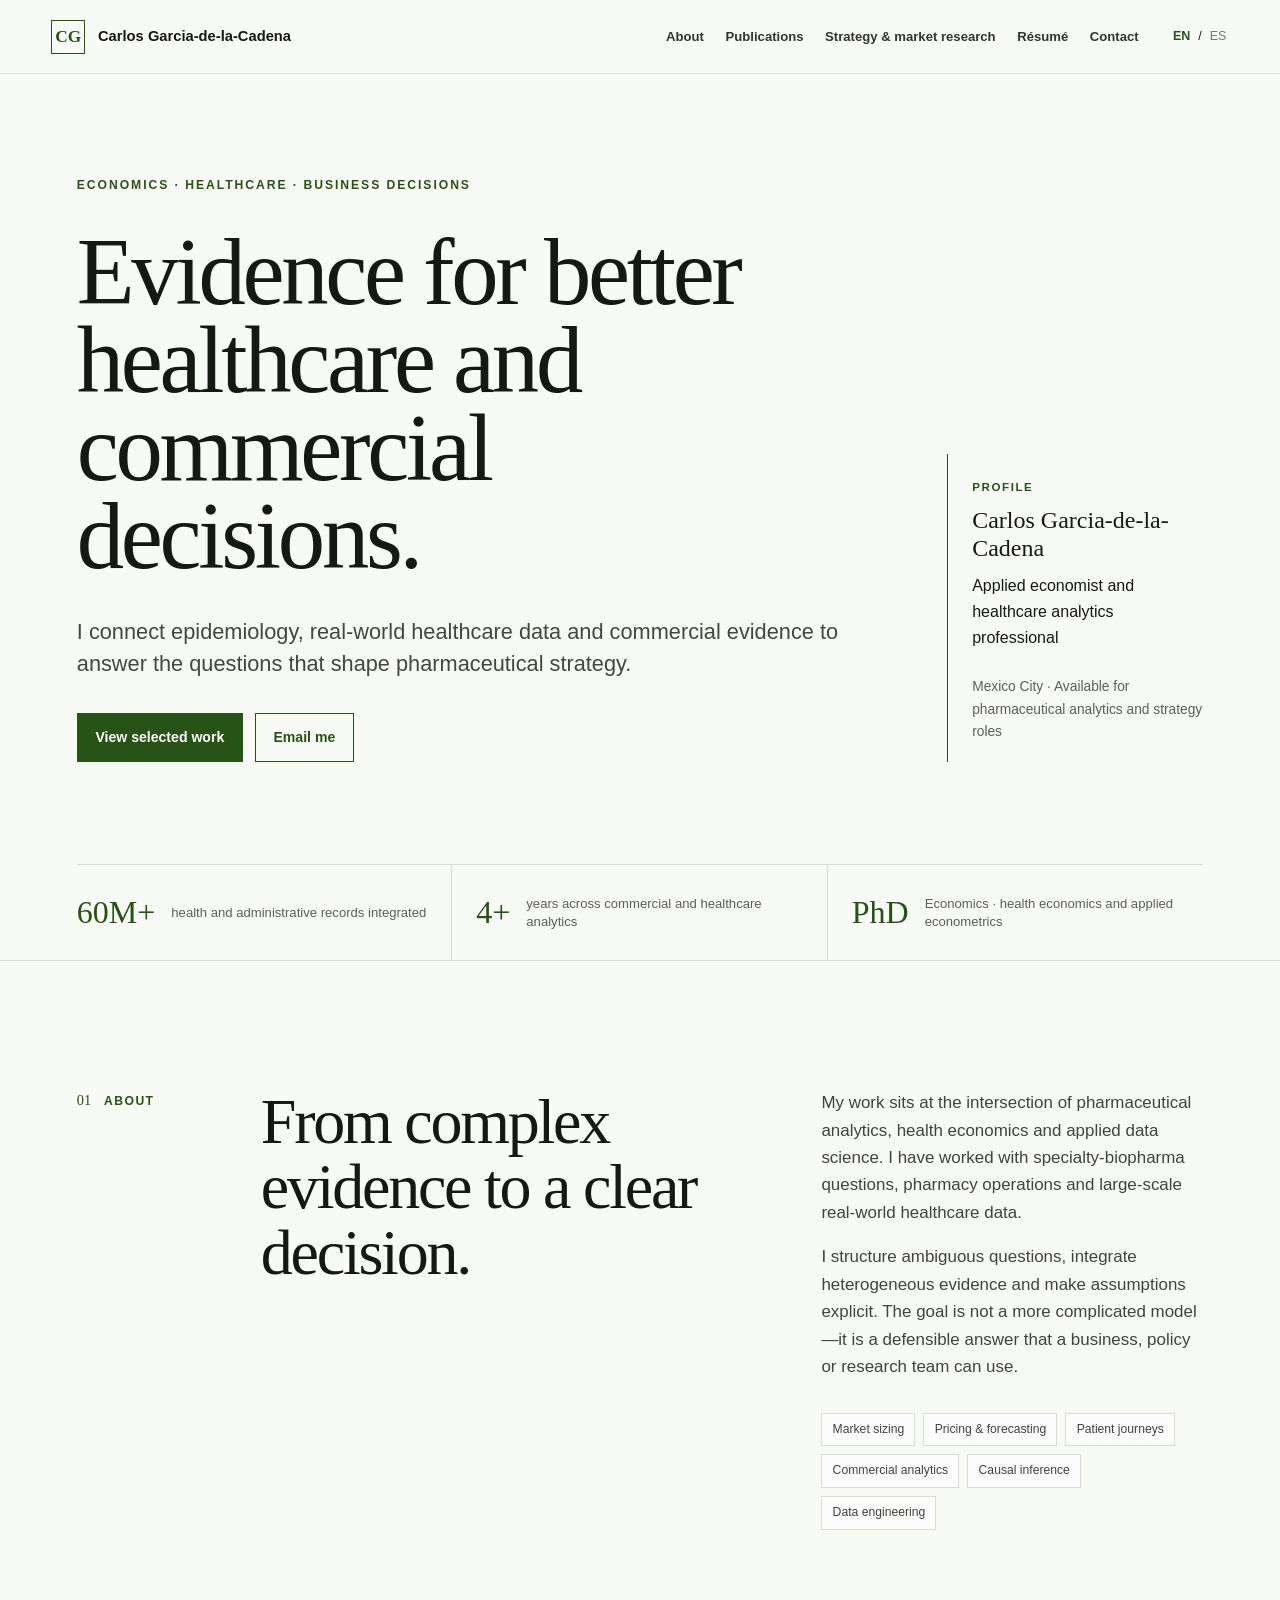
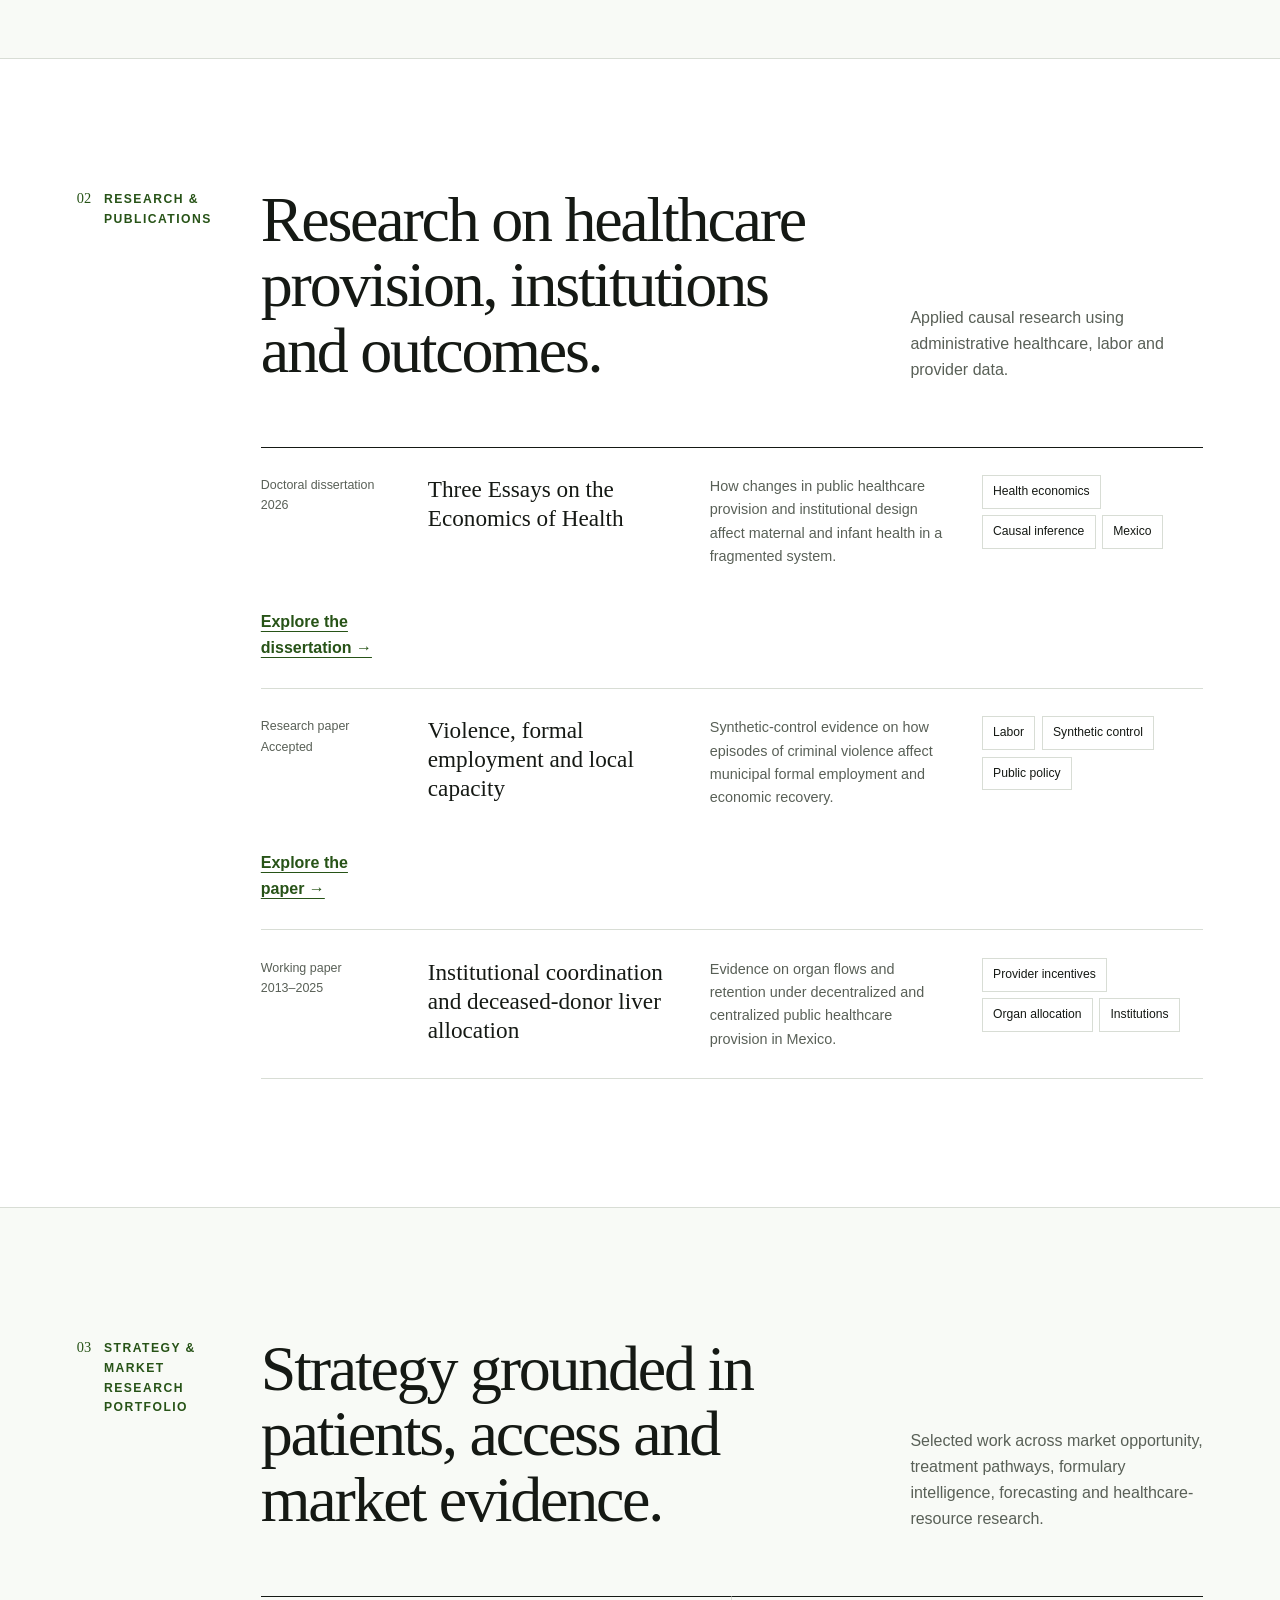
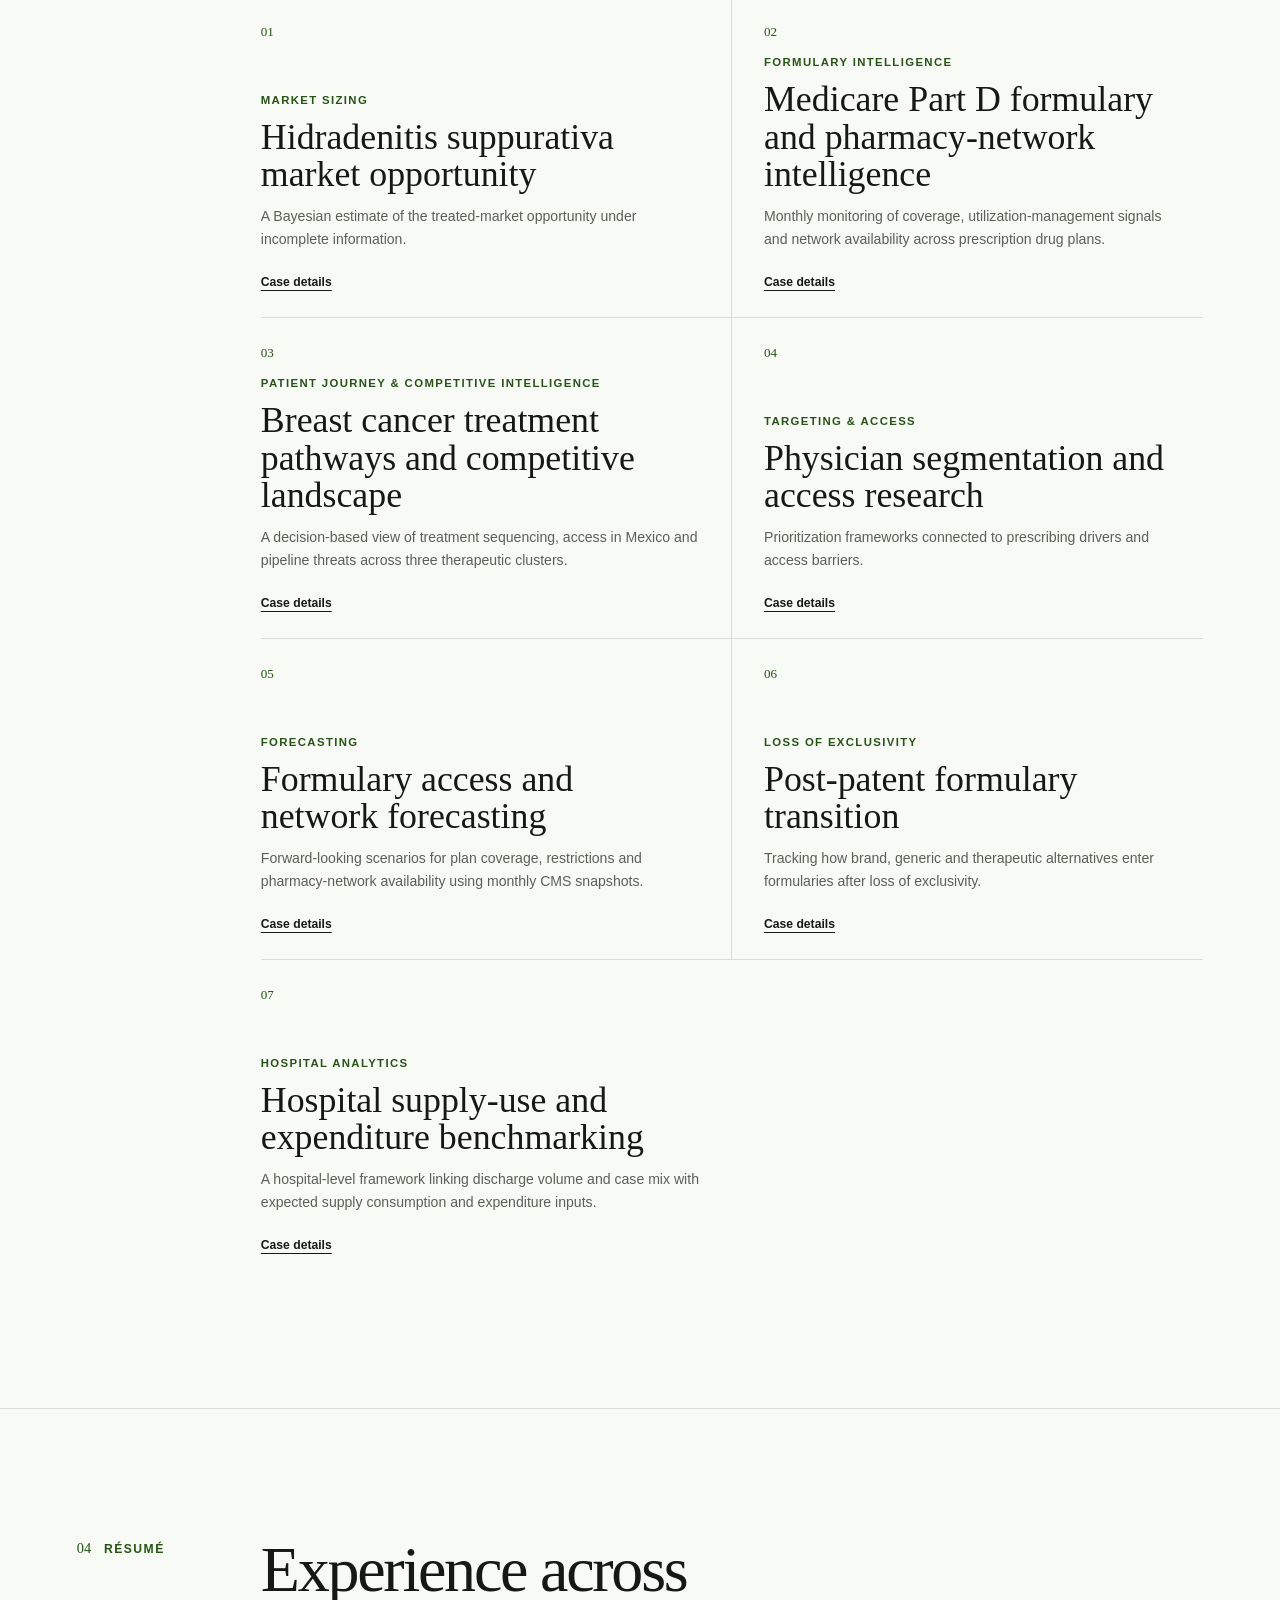
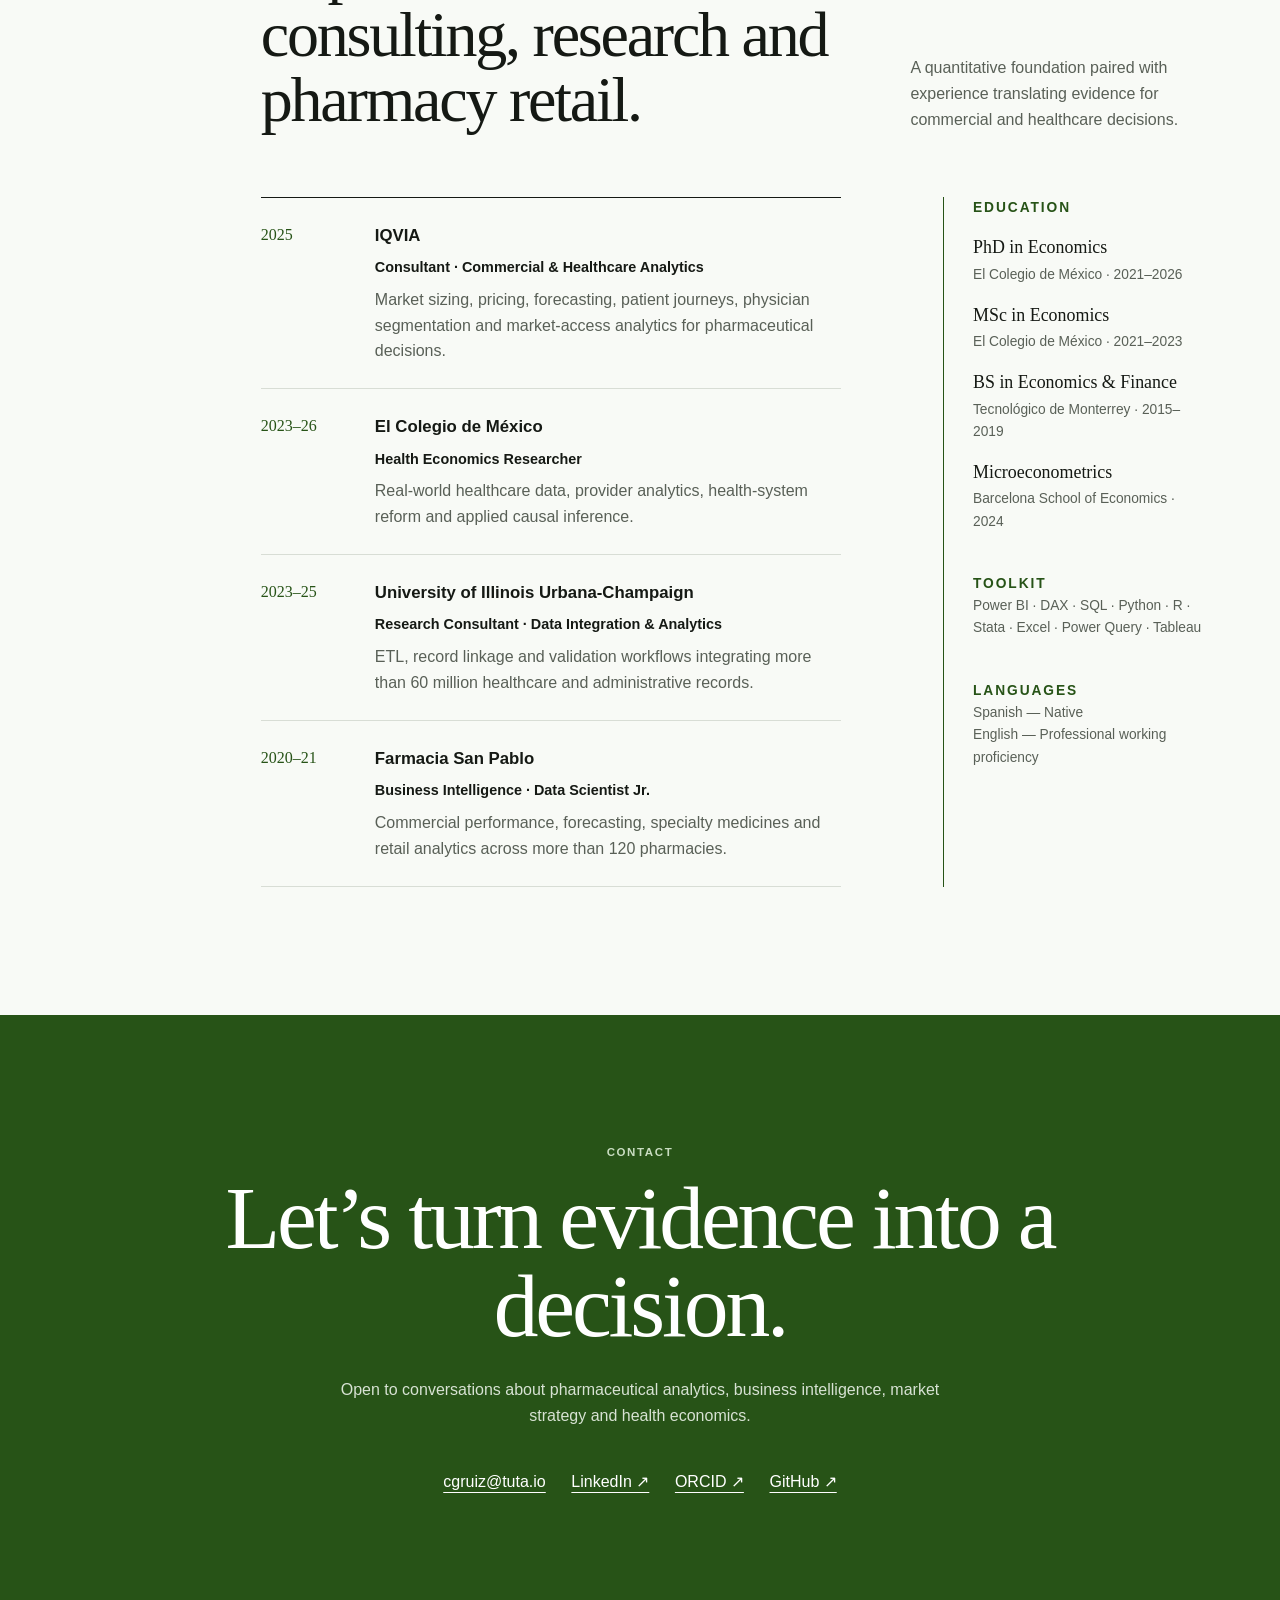
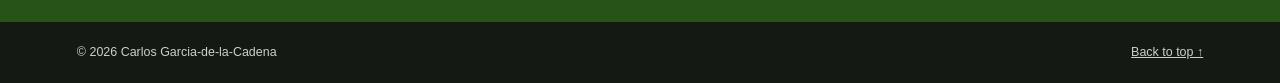
==== index.html @ 96dc1db3 "Add files via upload Agregar pages" ====
<!doctype html>
<html lang="en">
<head>
  <meta charset="utf-8">
  <meta name="viewport" content="width=device-width, initial-scale=1">
  <meta name="description" content="Carlos Garcia-de-la-Cadena — economist and healthcare analytics professional working across biopharma strategy, commercial analytics and causal inference.">
  <meta name="color-scheme" content="light">
  <meta name="theme-color" content="#275317">
  <title>Carlos Garcia-de-la-Cadena | Healthcare & Commercial Analytics</title>
  <link rel="icon" type="image/svg+xml" href="favicon.svg">
  <link rel="stylesheet" href="styles.css">
  <script src="script.js" defer></script>
</head>
<body>
  <a class="skip-link" href="#main" data-i18n="skip">Skip to content</a>

  <header class="site-header">
    <a class="wordmark" href="#top" aria-label="Carlos Garcia-de-la-Cadena — home">
      <span>CG</span>
      <span class="wordmark-name">Carlos Garcia-de-la-Cadena</span>
    </a>
    <button class="menu-toggle" type="button" aria-expanded="false" aria-controls="site-nav">
      <span class="sr-only" data-i18n="menu">Open menu</span>
      <span></span><span></span>
    </button>
    <nav class="site-nav" id="site-nav" aria-label="Primary navigation">
      <a href="#about" data-i18n="navAbout">About</a>
      <a href="#publications" data-i18n="navPublications">Publications</a>
      <a href="#pharma" data-i18n="navPharma">Strategy & market research</a>
      <a href="#resume" data-i18n="navResume">Résumé</a>
      <a href="#contact" data-i18n="navContact">Contact</a>
    </nav>
    <div class="language-switch" role="group" aria-label="Language">
      <button type="button" data-lang="en" aria-pressed="true">EN</button>
      <span aria-hidden="true">/</span>
      <button type="button" data-lang="es" aria-pressed="false">ES</button>
    </div>
  </header>

  <main id="main">
    <section class="hero" id="top">
      <div class="hero-kicker reveal" data-i18n="heroKicker">Economics · Healthcare · Business decisions</div>
      <div class="hero-grid">
        <div class="hero-copy reveal">
          <h1 data-i18n="heroTitle">Evidence for better healthcare and commercial decisions.</h1>
          <p class="hero-lede" data-i18n="heroLede">I connect epidemiology, real-world healthcare data and commercial evidence to answer the questions that shape pharmaceutical strategy.</p>
          <div class="hero-actions">
            <a class="button button-primary" href="#pharma" data-i18n="viewWork">View selected work</a>
            <a class="button button-quiet" href="mailto:cgruiz@tuta.io" data-i18n="emailMe">Email me</a>
          </div>
        </div>
        <aside class="hero-aside reveal" aria-label="Profile summary">
          <p class="eyebrow" data-i18n="profileLabel">Profile</p>
          <p class="profile-name">Carlos Garcia-de-la-Cadena</p>
          <p data-i18n="profileRole">Applied economist and healthcare analytics professional</p>
          <p class="location" data-i18n="location">Mexico City · Available for pharmaceutical analytics and strategy roles</p>
        </aside>
      </div>
      <div class="proof-strip reveal" aria-label="Selected facts">
        <div><strong>60M+</strong><span data-i18n="proofRecords">health and administrative records integrated</span></div>
        <div><strong>4+</strong><span data-i18n="proofYears">years across commercial and healthcare analytics</span></div>
        <div><strong>PhD</strong><span data-i18n="proofPhd">Economics · health economics and applied econometrics</span></div>
      </div>
    </section>

    <section class="section about" id="about">
      <div class="section-label reveal"><span>01</span><p data-i18n="aboutLabel">About</p></div>
      <div class="section-content about-grid">
        <h2 class="reveal" data-i18n="aboutTitle">From complex evidence to a clear decision.</h2>
        <div class="prose reveal">
          <p data-i18n="aboutP1">My work sits at the intersection of pharmaceutical analytics, health economics and applied data science. I have worked with specialty-biopharma questions, pharmacy operations and large-scale real-world healthcare data.</p>
          <p data-i18n="aboutP2">I structure ambiguous questions, integrate heterogeneous evidence and make assumptions explicit. The goal is not a more complicated model—it is a defensible answer that a business, policy or research team can use.</p>
          <div class="capability-list" aria-label="Core capabilities">
            <span data-i18n="cap1">Market sizing</span>
            <span data-i18n="cap2">Pricing & forecasting</span>
            <span data-i18n="cap3">Patient journeys</span>
            <span data-i18n="cap4">Commercial analytics</span>
            <span data-i18n="cap5">Causal inference</span>
            <span data-i18n="cap6">Data engineering</span>
          </div>
        </div>
      </div>
    </section>

    <section class="section publications" id="publications">
      <div class="section-label reveal"><span>02</span><p data-i18n="publicationsLabel">Research & publications</p></div>
      <div class="section-content">
        <div class="section-heading reveal">
          <h2 data-i18n="publicationsTitle">Research on healthcare provision, institutions and outcomes.</h2>
          <p data-i18n="publicationsIntro">Applied causal research using administrative healthcare, labor and provider data.</p>
        </div>
        <div class="publication-list">
          <article class="publication reveal">
            <div class="publication-meta"><span data-i18n="pubTypeDissertation">Doctoral dissertation</span><span>2026</span></div>
            <h3>Three Essays on the Economics of Health</h3>
            <p data-i18n="pubThesis">How changes in public healthcare provision and institutional design affect maternal and infant health in a fragmented system.</p>
            <div class="tags"><span>Health economics</span><span>Causal inference</span><span>Mexico</span></div>
            <a class="case-link" href="doctoral-thesis.html" data-i18n="viewThesisCase">Explore the dissertation →</a>
          </article>
          <article class="publication reveal">
            <div class="publication-meta"><span data-i18n="pubTypePaper">Research paper</span><span data-i18n="accepted">Accepted</span></div>
            <h3 data-i18n="violenceTitle">Violence, formal employment and local capacity</h3>
            <p data-i18n="violenceText">Synthetic-control evidence on how episodes of criminal violence affect municipal formal employment and economic recovery.</p>
            <div class="tags"><span>Labor</span><span>Synthetic control</span><span>Public policy</span></div>
            <a class="case-link" href="violence-formal-employment.html" data-i18n="viewViolenceCase">Explore the paper →</a>
          </article>
          <article class="publication reveal">
            <div class="publication-meta"><span data-i18n="pubTypeWorking">Working paper</span><span>2013–2025</span></div>
            <h3 data-i18n="organsTitle">Institutional coordination and deceased-donor liver allocation</h3>
            <p data-i18n="organsText">Evidence on organ flows and retention under decentralized and centralized public healthcare provision in Mexico.</p>
            <div class="tags"><span>Provider incentives</span><span>Organ allocation</span><span>Institutions</span></div>
          </article>
        </div>
      </div>
    </section>

    <section class="section portfolio" id="pharma">
      <div class="section-label reveal"><span>03</span><p data-i18n="pharmaLabel">Strategy & market research portfolio</p></div>
      <div class="section-content">
        <div class="section-heading reveal">
          <h2 data-i18n="pharmaTitle">Strategy grounded in patients, access and market evidence.</h2>
          <p data-i18n="pharmaIntro">Selected work across market opportunity, treatment pathways, formulary intelligence, forecasting and healthcare-resource research.</p>
        </div>
        <div class="project-grid">
          <details class="project-card featured reveal">
            <summary>
              <span class="project-number">01</span>
              <span class="project-area" data-i18n="marketSizing">Market sizing</span>
              <h3 data-i18n="hsTitle">Hidradenitis suppurativa market opportunity</h3>
              <p data-i18n="hsSummary">A Bayesian estimate of the treated-market opportunity under incomplete information.</p>
              <span class="expand" data-i18n="openCase">Case details</span>
            </summary>
            <div class="project-detail">
              <p><strong data-i18n="question">Question</strong><span data-i18n="hsQuestion">How large is the commercially addressable population once diagnosis, treatment and access constraints are considered?</span></p>
              <p><strong data-i18n="approach">Approach</strong><span data-i18n="hsApproach">Combined standardized epidemiology, Mexico’s age-sex structure, diagnostic delay, severity and explicit access priors in a reproducible Bayesian workflow.</span></p>
              <p><strong data-i18n="decision">Decision</strong><span data-i18n="hsDecision">Estimated a P50 of 5,204 persistent public-sector patient-years and made the principal access uncertainties visible.</span></p>
              <a class="case-link" href="hs-market-sizing.html" data-i18n="viewFullCase">View the full case study →</a>
            </div>
          </details>
          <details class="project-card reveal">
            <summary>
              <span class="project-number">02</span>
              <span class="project-area" data-i18n="pricingForecasting">Formulary intelligence</span>
              <h3 data-i18n="pricingTitle">Medicare Part D formulary and pharmacy-network intelligence</h3>
              <p data-i18n="pricingSummary">Monthly monitoring of coverage, utilization-management signals and network availability across prescription drug plans.</p>
              <span class="expand" data-i18n="openCase">Case details</span>
            </summary>
            <div class="project-detail">
              <p><strong data-i18n="question">Question</strong><span data-i18n="pricingQuestion">How do formulary placement and pharmacy-network conditions vary across plans, geographies and time?</span></p>
              <p><strong data-i18n="approach">Approach</strong><span data-i18n="pricingApproach">Structured CMS monthly formulary and pharmacy-network files into comparable plan, drug, restriction and geographic indicators.</span></p>
              <p><strong data-i18n="decision">Decision</strong><span data-i18n="pricingDecision">Identified access changes, plan heterogeneity and competitive coverage signals without treating formulary presence as observed prescribing.</span></p>
            </div>
          </details>
          <details class="project-card reveal">
            <summary>
              <span class="project-number">03</span>
              <span class="project-area" data-i18n="patientJourney">Patient journey & competitive intelligence</span>
              <h3 data-i18n="immunologyTitle">Breast cancer treatment pathways and competitive landscape</h3>
              <p data-i18n="immunologySummary">A decision-based view of treatment sequencing, access in Mexico and pipeline threats across three therapeutic clusters.</p>
              <span class="expand" data-i18n="openCase">Case details</span>
            </summary>
            <div class="project-detail">
              <p><strong data-i18n="scope">Scope</strong><span data-i18n="immunologyScope">HR+/HER2−, HER2+ and triple-negative breast cancer across early and advanced disease.</span></p>
              <p><strong data-i18n="approach">Approach</strong><span data-i18n="immunologyApproach">Connected clinical gates, biomarkers, treatment exposure, Mexican access evidence and a date-stamped competitive pipeline.</span></p>
              <p><strong data-i18n="decision">Decision</strong><span data-i18n="immunologyDecision">Clarified where each therapy fits, what limits effective access and which assets could reshape current standards of care.</span></p>
              <a class="case-link" href="breast-cancer-patient-journey.html" data-i18n="viewJourneyCase">Explore the full case study →</a>
            </div>
          </details>
          <details class="project-card reveal">
            <summary>
              <span class="project-number">04</span>
              <span class="project-area" data-i18n="targetingAccess">Targeting & access</span>
              <h3 data-i18n="physicianTitle">Physician segmentation and access research</h3>
              <p data-i18n="physicianSummary">Prioritization frameworks connected to prescribing drivers and access barriers.</p>
              <span class="expand" data-i18n="openCase">Case details</span>
            </summary>
            <div class="project-detail">
              <p><strong data-i18n="question">Question</strong><span data-i18n="physicianQuestion">Which customers should be prioritized, and what prevents patients from reaching treatment?</span></p>
              <p><strong data-i18n="approach">Approach</strong><span data-i18n="physicianApproach">Developed segmentation logic and payer/physician research around needs, behaviors and barriers.</span></p>
              <p><strong data-i18n="decision">Decision</strong><span data-i18n="physicianDecision">Produced practical implications for customer prioritization and commercial execution.</span></p>
            </div>
          </details>
          <details class="project-card reveal">
            <summary>
              <span class="project-number">05</span>
              <span class="project-area" data-i18n="forecasting">Forecasting</span>
              <h3 data-i18n="forecastTitle">Formulary access and network forecasting</h3>
              <p data-i18n="forecastSummary">Forward-looking scenarios for plan coverage, restrictions and pharmacy-network availability using monthly CMS snapshots.</p>
              <span class="expand" data-i18n="openCase">Case details</span>
            </summary>
            <div class="project-detail">
              <p><strong data-i18n="approach">Approach</strong><span data-i18n="forecastApproach">Built monthly panels by plan, geography and product; separated persistence, entry, exit and restriction changes before projecting future access states.</span></p>
              <p><strong data-i18n="decision">Decision</strong><span data-i18n="forecastDecision">Produced transparent scenarios for access planning while explicitly separating coverage forecasts from prescription-demand forecasts.</span></p>
            </div>
          </details>
          <details class="project-card reveal">
            <summary>
              <span class="project-number">06</span>
              <span class="project-area" data-i18n="lossExclusivity">Loss of exclusivity</span>
              <h3 data-i18n="loeTitle">Post-patent formulary transition</h3>
              <p data-i18n="loeSummary">Tracking how brand, generic and therapeutic alternatives enter formularies after loss of exclusivity.</p>
              <span class="expand" data-i18n="openCase">Case details</span>
            </summary>
            <div class="project-detail">
              <p><strong data-i18n="approach">Approach</strong><span data-i18n="loeApproach">Followed monthly product presence, tier and utilization-management changes across plans around generic or biosimilar entry.</span></p>
              <p><strong data-i18n="decision">Decision</strong><span data-i18n="loeDecision">Separated early formulary displacement signals from actual prescription switching and defined the additional claims evidence needed to quantify uptake.</span></p>
            </div>
          </details>
          <details class="project-card reveal">
            <summary>
              <span class="project-number">07</span>
              <span class="project-area" data-i18n="hospitalAnalytics">Hospital analytics</span>
              <h3 data-i18n="hospitalTitle">Hospital supply-use and expenditure benchmarking</h3>
              <p data-i18n="hospitalSummary">A hospital-level framework linking discharge volume and case mix with expected supply consumption and expenditure inputs.</p>
              <span class="expand" data-i18n="openCase">Case details</span>
            </summary>
            <div class="project-detail">
              <p><strong data-i18n="approach">Approach</strong><span data-i18n="hospitalApproach">Used DGIS discharges by hospital and diagnosis to construct activity and case-mix denominators, then linked them to supply-use protocols and purchasing or unit-cost data.</span></p>
              <p><strong data-i18n="decision">Decision</strong><span data-i18n="hospitalDecision">Benchmarked observed or expected expenditure per discharge and identified hospitals where volume, complexity or purchasing patterns merit review.</span></p>
            </div>
          </details>
        </div>
      </div>
    </section>

    <section class="section resume" id="resume">
      <div class="section-label reveal"><span>04</span><p data-i18n="resumeLabel">Résumé</p></div>
      <div class="section-content">
        <div class="section-heading reveal">
          <h2 data-i18n="resumeTitle">Experience across consulting, research and pharmacy retail.</h2>
          <p data-i18n="resumeIntro">A quantitative foundation paired with experience translating evidence for commercial and healthcare decisions.</p>
        </div>
        <div class="resume-layout">
          <div class="timeline">
            <article class="timeline-item reveal"><div class="timeline-date">2025</div><div><h3>IQVIA</h3><p class="role" data-i18n="iqviaRole">Consultant · Commercial & Healthcare Analytics</p><p data-i18n="iqviaText">Market sizing, pricing, forecasting, patient journeys, physician segmentation and market-access analytics for pharmaceutical decisions.</p></div></article>
            <article class="timeline-item reveal"><div class="timeline-date">2023–26</div><div><h3>El Colegio de México</h3><p class="role" data-i18n="colmexRole">Health Economics Researcher</p><p data-i18n="colmexText">Real-world healthcare data, provider analytics, health-system reform and applied causal inference.</p></div></article>
            <article class="timeline-item reveal"><div class="timeline-date">2023–25</div><div><h3>University of Illinois Urbana-Champaign</h3><p class="role" data-i18n="illinoisRole">Research Consultant · Data Integration & Analytics</p><p data-i18n="illinoisText">ETL, record linkage and validation workflows integrating more than 60 million healthcare and administrative records.</p></div></article>
            <article class="timeline-item reveal"><div class="timeline-date">2020–21</div><div><h3>Farmacia San Pablo</h3><p class="role" data-i18n="sanPabloRole">Business Intelligence · Data Scientist Jr.</p><p data-i18n="sanPabloText">Commercial performance, forecasting, specialty medicines and retail analytics across more than 120 pharmacies.</p></div></article>
          </div>
          <aside class="resume-aside reveal">
            <div>
              <p class="eyebrow" data-i18n="education">Education</p>
              <h3 data-i18n="phd">PhD in Economics</h3><p>El Colegio de México · 2021–2026</p>
              <h3 data-i18n="msc">MSc in Economics</h3><p>El Colegio de México · 2021–2023</p>
              <h3 data-i18n="bs">BS in Economics & Finance</h3><p>Tecnológico de Monterrey · 2015–2019</p>
              <h3>Microeconometrics</h3><p>Barcelona School of Economics · 2024</p>
            </div>
            <div>
              <p class="eyebrow" data-i18n="toolkit">Toolkit</p>
              <p>Power BI · DAX · SQL · Python · R · Stata · Excel · Power Query · Tableau</p>
            </div>
            <div>
              <p class="eyebrow" data-i18n="languages">Languages</p>
              <p data-i18n="languageList">Spanish — Native<br>English — Professional working proficiency</p>
            </div>
          </aside>
        </div>
      </div>
    </section>

    <section class="contact" id="contact">
      <p class="eyebrow reveal" data-i18n="contactLabel">Contact</p>
      <h2 class="reveal" data-i18n="contactTitle">Let’s turn evidence into a decision.</h2>
      <p class="reveal" data-i18n="contactText">Open to conversations about pharmaceutical analytics, business intelligence, market strategy and health economics.</p>
      <div class="contact-links reveal">
        <a href="mailto:cgruiz@tuta.io">cgruiz@tuta.io</a>
        <a href="https://www.linkedin.com/in/cgruiz0" target="_blank" rel="noreferrer">LinkedIn ↗</a>
        <a href="https://orcid.org/0009-0006-7721-4930" target="_blank" rel="noreferrer">ORCID ↗</a>
        <a href="https://github.com/garcia-de-la-cadena" target="_blank" rel="noreferrer">GitHub ↗</a>
      </div>
    </section>
  </main>

  <footer>
    <p>© <span id="year"></span> Carlos Garcia-de-la-Cadena</p>
    <a href="#top" data-i18n="backTop">Back to top ↑</a>
  </footer>
</body>
</html>
---- styles.css ----
:root {
  --green: #275317;
  --green-dark: #17370d;
  --green-soft: #e7eee3;
  --ink: #151914;
  --muted: #596057;
  --line: #d8ddd5;
  --paper: #f8faf6;
  --white: #ffffff;
  --serif: "Iowan Old Style", "Palatino Linotype", Palatino, Georgia, serif;
  --sans: Aptos, "Segoe UI", Helvetica, Arial, sans-serif;
  --max: 1240px;
}

* { box-sizing: border-box; }
html { scroll-behavior: smooth; }
body {
  margin: 0;
  background: var(--paper);
  color: var(--ink);
  font-family: var(--sans);
  font-size: 16px;
  line-height: 1.62;
  -webkit-font-smoothing: antialiased;
}
a { color: inherit; }
button, summary { font: inherit; }
button { color: inherit; }
.sr-only { position: absolute; width: 1px; height: 1px; padding: 0; margin: -1px; overflow: hidden; clip: rect(0,0,0,0); white-space: nowrap; border: 0; }
.skip-link { position: fixed; top: -5rem; left: 1rem; z-index: 100; background: var(--ink); color: var(--white); padding: .75rem 1rem; }
.skip-link:focus { top: 1rem; }

.site-header {
  position: sticky;
  top: 0;
  z-index: 20;
  display: grid;
  grid-template-columns: minmax(230px, 1fr) auto auto;
  align-items: center;
  gap: 2rem;
  min-height: 74px;
  padding: 0 clamp(1.25rem, 4vw, 4.5rem);
  background: color-mix(in srgb, var(--paper) 92%, transparent);
  border-bottom: 1px solid color-mix(in srgb, var(--line) 75%, transparent);
  backdrop-filter: blur(16px);
}
.wordmark { display: inline-flex; align-items: center; gap: .8rem; text-decoration: none; font-weight: 650; line-height: 1.1; }
.wordmark > span:first-child { display: grid; place-items: center; width: 34px; height: 34px; border: 1px solid var(--green); color: var(--green); font-family: var(--serif); font-size: 1.08rem; }
.wordmark-name { font-size: .92rem; }
.site-nav { display: flex; align-items: center; gap: 1.35rem; }
.site-nav a { position: relative; text-decoration: none; color: #30362e; font-size: .82rem; font-weight: 600; }
.site-nav a::after { content: ""; position: absolute; left: 0; bottom: -.4rem; width: 100%; height: 1px; background: var(--green); transform: scaleX(0); transform-origin: left; transition: transform .2s ease; }
.site-nav a:hover::after, .site-nav a:focus-visible::after { transform: scaleX(1); }
.language-switch { display: flex; gap: .35rem; align-items: center; font-size: .78rem; }
.language-switch button { border: 0; background: transparent; padding: .35rem .15rem; cursor: pointer; color: #737a70; }
.language-switch button[aria-pressed="true"] { color: var(--green); font-weight: 750; }
.menu-toggle { display: none; border: 0; background: transparent; padding: .5rem; }

.hero { min-height: calc(100vh - 74px); display: flex; flex-direction: column; justify-content: center; padding: clamp(4rem, 8vw, 7.5rem) clamp(1.25rem, 6vw, 6rem) 0; overflow: hidden; }
.hero-kicker { max-width: var(--max); width: 100%; margin: 0 auto 2rem; color: var(--green); text-transform: uppercase; letter-spacing: .16em; font-size: .76rem; font-weight: 750; }
.hero-grid { max-width: var(--max); width: 100%; margin: 0 auto; display: grid; grid-template-columns: minmax(0, 2.4fr) minmax(250px, .8fr); gap: clamp(3rem, 8vw, 8rem); align-items: end; }
h1, h2 { font-family: var(--serif); font-weight: 500; letter-spacing: -.035em; }
h1 { margin: 0; max-width: 950px; font-size: clamp(3.5rem, 7.4vw, 7.3rem); line-height: .93; }
.hero-lede { max-width: 790px; margin: 2.2rem 0 0; font-size: clamp(1.15rem, 1.7vw, 1.55rem); line-height: 1.5; color: #41483e; }
.hero-actions { display: flex; flex-wrap: wrap; gap: .75rem; margin-top: 2rem; }
.button { display: inline-flex; align-items: center; justify-content: center; min-height: 48px; padding: .75rem 1.1rem; border: 1px solid var(--green); text-decoration: none; font-size: .88rem; font-weight: 700; transition: background .2s, color .2s, transform .2s; }
.button:hover { transform: translateY(-2px); }
.button-primary { background: var(--green); color: var(--white); }
.button-primary:hover { background: var(--green-dark); }
.button-quiet { color: var(--green); }
.button-quiet:hover { background: var(--green-soft); }
.hero-aside { padding: 1.5rem 0 .5rem 1.5rem; border-left: 1px solid var(--green); }
.hero-aside p { margin: 0 0 .65rem; }
.hero-aside .profile-name { font-family: var(--serif); font-size: 1.5rem; line-height: 1.15; }
.hero-aside .location { margin-top: 1.6rem; color: var(--muted); font-size: .86rem; }
.eyebrow { margin: 0 0 .8rem; color: var(--green); font-size: .72rem; font-weight: 750; text-transform: uppercase; letter-spacing: .14em; }
.proof-strip { max-width: var(--max); width: 100%; margin: clamp(4rem, 8vw, 7rem) auto 0; display: grid; grid-template-columns: repeat(3, 1fr); border-top: 1px solid var(--line); }
.proof-strip div { display: grid; grid-template-columns: auto 1fr; gap: 1rem; align-items: center; padding: 1.35rem 1.5rem 1.35rem 0; border-right: 1px solid var(--line); }
.proof-strip div + div { padding-left: 1.5rem; }
.proof-strip div:last-child { border-right: 0; }
.proof-strip strong { font-family: var(--serif); font-size: 2rem; font-weight: 500; color: var(--green); }
.proof-strip span { color: var(--muted); font-size: .82rem; line-height: 1.35; }

.section { display: grid; grid-template-columns: minmax(120px, .45fr) minmax(0, 3.55fr); gap: clamp(2rem, 5vw, 6rem); padding: clamp(5rem, 10vw, 9rem) clamp(1.25rem, 6vw, 6rem); border-top: 1px solid var(--line); }
.section-label { display: flex; gap: .8rem; align-items: baseline; color: var(--green); }
.section-label span { font-family: var(--serif); font-size: .9rem; }
.section-label p { margin: 0; font-size: .76rem; font-weight: 700; text-transform: uppercase; letter-spacing: .12em; }
.section-content { min-width: 0; max-width: 1060px; }
.section-heading { display: grid; grid-template-columns: minmax(0, 2fr) minmax(250px, 1fr); gap: clamp(2rem, 5vw, 5rem); align-items: end; margin-bottom: clamp(2.5rem, 5vw, 4.5rem); }
.section h2 { margin: 0; font-size: clamp(2.5rem, 5vw, 4.8rem); line-height: 1.02; }
.section-heading > p { margin: 0; color: var(--muted); }
.about-grid { display: grid; grid-template-columns: minmax(0, 1.2fr) minmax(300px, 1fr); gap: clamp(3rem, 8vw, 8rem); }
.prose { font-size: 1.06rem; color: #3e453c; }
.prose p:first-child { margin-top: 0; }
.capability-list { display: flex; flex-wrap: wrap; gap: .5rem; margin-top: 2rem; }
.capability-list span, .tags span { border: 1px solid var(--line); padding: .38rem .64rem; background: color-mix(in srgb, var(--white) 55%, transparent); font-size: .76rem; }

.publications { background: var(--white); }
.publication-list { border-top: 1px solid var(--ink); }
.publication { display: grid; grid-template-columns: minmax(135px, .7fr) minmax(250px, 1.3fr) minmax(240px, 1fr) minmax(230px, 1fr); gap: 2rem; align-items: start; padding: 1.7rem 0; border-bottom: 1px solid var(--line); }
.publication-meta { display: flex; flex-direction: column; color: var(--muted); font-size: .78rem; }
.publication h3 { margin: 0; font-family: var(--serif); font-size: 1.45rem; line-height: 1.25; font-weight: 500; }
.publication p { margin: 0; color: var(--muted); font-size: .9rem; }
.tags { display: flex; flex-wrap: wrap; gap: .4rem; }

.portfolio-alt { background: var(--green-dark); color: var(--white); }
.portfolio-alt .section-label, .portfolio-alt .project-area, .portfolio-alt .project-number { color: #bcd4b3; }
.portfolio-alt .section-heading > p, .portfolio-alt .project-card summary > p { color: #c5cec1; }
.portfolio-alt .project-card, .portfolio-alt .project-card:first-child { border-color: #42633a; }
.portfolio-alt .project-detail { border-color: #42633a; color: #d8e0d4; }
.project-grid { display: grid; grid-template-columns: repeat(2, minmax(0, 1fr)); }
.project-card { border-top: 1px solid var(--ink); border-right: 1px solid var(--line); }
.project-card:nth-child(even), .project-card:last-child { border-right: 0; }
.project-card:nth-child(n+3) { border-top-color: var(--line); }
.project-card summary { position: relative; min-height: 320px; display: flex; flex-direction: column; padding: 1.5rem 2rem 1.5rem 0; cursor: pointer; list-style: none; }
.project-card:nth-child(even) summary { padding-left: 2rem; }
.project-card summary::-webkit-details-marker { display: none; }
.project-number { color: var(--green); font-family: var(--serif); font-size: .82rem; }
.project-area { margin-top: auto; color: var(--green); font-size: .71rem; font-weight: 750; text-transform: uppercase; letter-spacing: .12em; }
.project-card h3 { margin: .6rem 0 .7rem; max-width: 450px; font-family: var(--serif); font-size: clamp(1.65rem, 2.8vw, 2.45rem); line-height: 1.05; font-weight: 500; }
.project-card summary > p { margin: 0; max-width: 470px; color: var(--muted); font-size: .88rem; }
.expand { margin-top: 1.4rem; font-size: .76rem; font-weight: 700; text-decoration: underline; text-underline-offset: .25rem; }
.project-detail { margin: 0 2rem 2rem 0; padding-top: 1.25rem; border-top: 1px solid var(--line); color: #3d443b; font-size: .9rem; }
.project-card:nth-child(even) .project-detail { margin-left: 2rem; }
.project-detail p { display: grid; grid-template-columns: 90px 1fr; gap: 1rem; margin: 0 0 .9rem; }
.project-detail strong { color: inherit; }
.project-card[open] summary { min-height: 260px; }
.case-link { display: inline-block; margin-top: .55rem; color: var(--green); font-weight: 750; text-underline-offset: .25rem; }
.project-grid > .project-card:last-child:nth-child(odd) { grid-column: 1 / -1; border-right: 0; }

.resume-layout { display: grid; grid-template-columns: minmax(0, 2.1fr) minmax(260px, .9fr); gap: clamp(3rem, 8vw, 7rem); }
.timeline { border-top: 1px solid var(--ink); }
.timeline-item { display: grid; grid-template-columns: 90px 1fr; gap: 1.5rem; padding: 1.5rem 0; border-bottom: 1px solid var(--line); }
.timeline-date { color: var(--green); font-family: var(--serif); }
.timeline-item h3 { margin: 0; font-size: 1.05rem; }
.timeline-item p { margin: .45rem 0 0; color: var(--muted); }
.timeline-item .role { color: var(--ink); font-size: .9rem; font-weight: 650; }
.resume-aside { display: flex; flex-direction: column; gap: 2.5rem; padding-left: 1.8rem; border-left: 1px solid var(--green); }
.resume-aside h3 { margin: .9rem 0 .1rem; font-family: var(--serif); font-size: 1.12rem; font-weight: 500; }
.resume-aside p { margin: 0; color: var(--muted); font-size: .86rem; }
.resume-aside .eyebrow { color: var(--green); }

.contact { padding: clamp(5rem, 10vw, 9rem) clamp(1.25rem, 6vw, 6rem); background: var(--green); color: var(--white); text-align: center; }
.contact .eyebrow { color: #c9ddc1; }
.contact h2 { max-width: 900px; margin: 0 auto; font-family: var(--serif); font-size: clamp(3rem, 7vw, 6.5rem); line-height: .98; font-weight: 500; letter-spacing: -.035em; }
.contact > p:not(.eyebrow) { max-width: 650px; margin: 1.7rem auto 0; color: #d7e2d3; }
.contact-links { display: flex; justify-content: center; flex-wrap: wrap; gap: .7rem 1.6rem; margin-top: 2.5rem; }
.contact-links a { text-underline-offset: .3rem; }
footer { display: flex; justify-content: space-between; gap: 2rem; padding: 1.25rem clamp(1.25rem, 6vw, 6rem); background: var(--ink); color: #cbd0c8; font-size: .78rem; }
footer p { margin: 0; }

.reveal { opacity: 0; transform: translateY(14px); transition: opacity .55s ease, transform .55s ease; }
.reveal.visible { opacity: 1; transform: translateY(0); }
@media (prefers-reduced-motion: reduce) { html { scroll-behavior: auto; } .reveal { opacity: 1; transform: none; transition: none; } }

@media (max-width: 1080px) {
  .site-header { grid-template-columns: 1fr auto auto; }
  .wordmark-name { display: none; }
  .site-nav { gap: .9rem; }
  .site-nav a { font-size: .76rem; }
  .publication { grid-template-columns: 120px 1fr 1fr; }
  .publication .tags { grid-column: 2 / -1; }
}

/* Breast cancer patient journey */
.breast-cancer-page {
  --bc-berry: #713246;
  --bc-berry-soft: #f5e9ed;
  --bc-gold: #b78a3c;
}
.bc-hero { background: linear-gradient(135deg, #fbfcf9 0%, #f6f8f3 64%, #f5e9ed 100%); }
.bc-overview .integrity-note, .bc-pipeline .integrity-note { margin-top: clamp(3rem, 7vw, 6rem); }

.bc-journey-flow {
  display: grid;
  grid-template-columns: repeat(8, minmax(145px, 1fr));
  gap: 1px;
  overflow-x: auto;
  padding-bottom: .75rem;
  background: var(--line);
  border: 1px solid var(--line);
  scrollbar-color: var(--green) var(--green-soft);
}
.bc-journey-flow article {
  position: relative;
  min-height: 145px;
  display: flex;
  flex-direction: column;
  justify-content: space-between;
  padding: 1.15rem;
  background: var(--white);
}
.bc-journey-flow article::after {
  content: "→";
  position: absolute;
  right: -.66rem;
  top: 50%;
  z-index: 2;
  display: grid;
  place-items: center;
  width: 1.3rem;
  height: 1.3rem;
  border: 1px solid var(--green);
  border-radius: 50%;
  background: var(--paper);
  color: var(--green);
  font-size: .72rem;
  transform: translateY(-50%);
}
.bc-journey-flow article:last-of-type::after { display: none; }
.bc-journey-flow article span { color: var(--green); font-family: var(--serif); font-size: .8rem; }
.bc-journey-flow article strong { font-family: var(--serif); font-size: 1.08rem; font-weight: 500; line-height: 1.22; }
.bc-journey-flow > i { display: none; }

.bc-gate-grid {
  display: grid;
  grid-template-columns: repeat(3, 1fr);
  margin-top: clamp(2.5rem, 5vw, 4rem);
  border-top: 1px solid var(--ink);
  border-left: 1px solid var(--line);
}
.bc-gate-grid article { min-height: 190px; padding: 1.35rem; border-right: 1px solid var(--line); border-bottom: 1px solid var(--line); }
.bc-gate-grid article > span { color: var(--bc-berry); font-family: var(--serif); }
.bc-gate-grid h3 { margin: 2.2rem 0 .35rem; font-family: var(--serif); font-size: 1.45rem; font-weight: 500; }
.bc-gate-grid p { margin: 0; color: var(--muted); font-size: .86rem; }

.bc-pathways { background: var(--green-dark); color: var(--white); }
.bc-pathways .case-index, .bc-pathways .eyebrow { color: #bcd4b3; }
.bc-pathways .case-section-head > p:last-child { color: #c5cec1; }
.bc-tabs { display: flex; gap: .4rem; margin-bottom: 1px; border-bottom: 1px solid #42633a; }
.bc-tabs button { border: 1px solid #42633a; border-bottom: 0; background: transparent; color: #d7e2d3; padding: .9rem 1.25rem; cursor: pointer; font-weight: 750; }
.bc-tabs button[aria-selected="true"] { background: var(--white); color: var(--green-dark); }
.bc-tabs button:focus-visible { outline: 2px solid #d6b977; outline-offset: 2px; }
.bc-tab-panel { padding: clamp(2rem, 5vw, 4rem); background: var(--white); color: var(--ink); }
.bc-setting-grid { display: grid; grid-template-columns: repeat(2, minmax(0, 1fr)); gap: clamp(2rem, 6vw, 6rem); }
.bc-setting-grid article + article { padding-left: clamp(2rem, 5vw, 5rem); border-left: 1px solid var(--line); }
.bc-setting-grid h3 { margin: .6rem 0 1.4rem; font-family: var(--serif); font-size: clamp(1.7rem, 3vw, 2.7rem); font-weight: 500; line-height: 1.08; }
.bc-setting-grid ol { margin: 0; padding-left: 1.25rem; color: #41483e; }
.bc-setting-grid li { padding: .45rem 0 .45rem .4rem; }
.bc-biomarkers { display: flex; flex-wrap: wrap; gap: .45rem; margin-top: 2.5rem; padding-top: 1.3rem; border-top: 1px solid var(--line); }
.bc-biomarkers span { padding: .35rem .6rem; border: 1px solid var(--green); color: var(--green); font-size: .74rem; font-weight: 700; }

.bc-table-wrap { margin-top: clamp(3rem, 7vw, 6rem); overflow-x: auto; }
.bc-table { width: 100%; min-width: 760px; border-collapse: collapse; background: var(--white); color: var(--ink); }
.bc-table caption { padding: 0 0 1rem; color: inherit; font-family: var(--serif); font-size: 1.4rem; text-align: left; }
.bc-table th, .bc-table td { padding: 1rem 1.1rem; border-top: 1px solid var(--line); text-align: left; vertical-align: top; }
.bc-table th { color: var(--green); font-size: .72rem; text-transform: uppercase; letter-spacing: .08em; }
.bc-table td:first-child { font-weight: 700; }
.bc-table tbody tr:last-child td { border-bottom: 1px solid var(--line); }
.bc-pathways .bc-table caption { color: var(--white); }

.bc-access-ladder { display: grid; grid-template-columns: repeat(6, 1fr); border: 1px solid var(--line); }
.bc-access-ladder article { min-height: 175px; display: flex; flex-direction: column; padding: 1.15rem; border-right: 1px solid var(--line); background: var(--white); }
.bc-access-ladder article:last-child { border-right: 0; }
.bc-access-ladder article > span { color: var(--green); font-family: var(--serif); font-size: 1.35rem; }
.bc-access-ladder strong { margin-top: auto; font-family: var(--serif); font-weight: 500; line-height: 1.2; }
.bc-access-ladder small { margin-top: .4rem; color: var(--muted); line-height: 1.35; }
.bc-access-ladder .nv { background: #f3f0e7; }
.bc-friction-grid { display: grid; grid-template-columns: repeat(4, 1fr); margin-top: 3rem; border-top: 1px solid var(--ink); }
.bc-friction-grid article { padding: 1.4rem 1.4rem 1.4rem 0; border-right: 1px solid var(--line); }
.bc-friction-grid article + article { padding-left: 1.4rem; }
.bc-friction-grid article:last-child { border-right: 0; }
.bc-friction-grid h3 { margin: 0 0 .6rem; font-family: var(--serif); font-size: 1.35rem; font-weight: 500; }
.bc-friction-grid p { margin: 0; color: var(--muted); font-size: .86rem; }

.bc-pipeline { background: var(--white); }
.bc-risk-legend { display: grid; grid-template-columns: repeat(3, 1fr); border: 1px solid var(--line); }
.bc-risk-legend > span { position: relative; min-height: 110px; display: grid; grid-template-columns: 14px 1fr; align-content: center; gap: .2rem .7rem; padding: 1.2rem; border-right: 1px solid var(--line); }
.bc-risk-legend > span:last-child { border-right: 0; }
.bc-risk-legend i { width: 10px; height: 10px; margin-top: .35rem; border-radius: 50%; }
.bc-risk-legend b { font-family: var(--serif); font-size: 1.2rem; font-weight: 500; }
.bc-risk-legend small { grid-column: 2; color: var(--muted); }
.risk-high { background: var(--bc-berry); }
.risk-medium { background: var(--bc-gold); }
.risk-watch { background: var(--green); }
.risk-pill { display: inline-block; padding: .25rem .55rem; color: var(--white); font-size: .72rem; font-weight: 750; }
.risk-pill.high { background: var(--bc-berry); }
.risk-pill.medium { background: var(--bc-gold); color: var(--ink); }
.bc-pipeline-table td:last-child { width: 90px; }

.bc-evidence { background: #f3f6f0; }
.bc-skills { background: var(--green); }
.bc-skills .case-index, .bc-skills .case-benefits-intro > p { color: #c9ddc1; }
.bc-skills h2, .bc-skills .benefit-grid h3 { color: var(--white); }
.bc-skills .benefit-grid { border-color: #5d7f52; }
.bc-skills .benefit-grid article { border-color: #5d7f52; }
.bc-skills .benefit-grid article > span, .bc-skills .benefit-grid p { color: #d7e2d3; }

@media (max-width: 1080px) {
  .bc-access-ladder { grid-template-columns: repeat(3, 1fr); }
  .bc-access-ladder article:nth-child(3) { border-right: 0; }
  .bc-access-ladder article:nth-child(-n+3) { border-bottom: 1px solid var(--line); }
  .bc-friction-grid { grid-template-columns: repeat(2, 1fr); }
  .bc-friction-grid article:nth-child(2) { border-right: 0; }
  .bc-friction-grid article:nth-child(-n+2) { border-bottom: 1px solid var(--line); }
}

@media (max-width: 820px) {
  .project-grid > .project-card:last-child:nth-child(odd) { grid-column: auto; }
  .bc-gate-grid, .bc-setting-grid, .bc-risk-legend { grid-template-columns: 1fr; }
  .bc-setting-grid article + article { padding: 2rem 0 0; border-top: 1px solid var(--line); border-left: 0; }
  .bc-tabs { overflow-x: auto; }
  .bc-tabs button { flex: 0 0 auto; }
  .bc-risk-legend > span { border-right: 0; border-bottom: 1px solid var(--line); }
  .bc-risk-legend > span:last-child { border-bottom: 0; }
}

@media (max-width: 600px) {
  .bc-access-ladder, .bc-friction-grid { grid-template-columns: 1fr; }
  .bc-access-ladder article, .bc-access-ladder article:nth-child(3), .bc-friction-grid article, .bc-friction-grid article:nth-child(2) { min-height: auto; padding: 1.15rem; border-right: 0; border-bottom: 1px solid var(--line); }
  .bc-access-ladder article:last-child, .bc-friction-grid article:last-child { border-bottom: 0; }
  .bc-access-ladder strong { margin-top: 1.6rem; }
  .bc-tab-panel { padding: 1.4rem; }
}
@media (max-width: 820px) {
  .site-header { grid-template-columns: 1fr auto auto; padding: 0 1.25rem; }
  .menu-toggle { display: block; }
  .menu-toggle span:not(.sr-only) { display: block; width: 22px; height: 1px; margin: 6px 0; background: var(--ink); }
  .site-nav { position: absolute; top: 74px; left: 0; right: 0; display: none; flex-direction: column; align-items: flex-start; padding: 1.3rem; background: var(--paper); border-bottom: 1px solid var(--line); }
  .site-nav.open { display: flex; }
  .hero { min-height: auto; }
  .hero-grid, .about-grid, .section-heading, .resume-layout { grid-template-columns: 1fr; }
  .hero-aside { margin-top: 1rem; }
  .proof-strip { grid-template-columns: 1fr; }
  .proof-strip div, .proof-strip div + div { padding: 1rem 0; border-right: 0; border-bottom: 1px solid var(--line); }
  .section { grid-template-columns: 1fr; }
  .section-label { position: static; }
  .section-heading { align-items: start; }
  .publication { grid-template-columns: 1fr; gap: .75rem; }
  .publication .tags { grid-column: auto; }
  .project-grid { grid-template-columns: 1fr; }
  .project-card, .project-card:nth-child(even), .project-card:last-child { border-right: 0; border-top: 1px solid var(--line); }
  .project-card:first-child { border-top-color: var(--ink); }
  .project-card summary, .project-card:nth-child(even) summary { min-height: 290px; padding: 1.5rem 0; }
  .project-card:nth-child(even) .project-detail, .project-detail { margin: 0 0 2rem; }
  .resume-aside { padding: 1.5rem 0 0; border-left: 0; border-top: 1px solid var(--green); }
}
@media (max-width: 520px) {
  h1 { font-size: clamp(3.2rem, 15.5vw, 4.5rem); }
  .hero { padding-top: 3.25rem; }
  .hero-lede { font-size: 1.05rem; }
  .language-switch span { display: none; }
  .section { padding-top: 4.5rem; padding-bottom: 4.5rem; }
  .project-detail p { grid-template-columns: 1fr; gap: .2rem; }
  .timeline-item { grid-template-columns: 1fr; gap: .35rem; }
  footer { flex-direction: column; gap: .4rem; }
}

/* Extended pharma case study */
.case-study-page { background: #fbfcf9; }
.case-hero {
  max-width: 1440px;
  min-height: calc(88vh - 74px);
  margin: 0 auto;
  display: grid;
  grid-template-columns: minmax(0, 2.35fr) minmax(290px, .65fr);
  gap: clamp(3rem, 9vw, 10rem);
  align-items: end;
  padding: clamp(4.5rem, 10vw, 9rem) clamp(1.25rem, 6vw, 6rem) clamp(4rem, 7vw, 6rem);
}
.case-hero-main { max-width: 990px; }
.case-back { display: inline-block; margin-bottom: clamp(3rem, 7vw, 6rem); color: var(--green); font-size: .78rem; font-weight: 750; text-underline-offset: .25rem; }
.case-hero .hero-kicker { width: auto; margin: 0 0 1.5rem; }
.case-hero h1 { max-width: 1050px; font-size: clamp(3.6rem, 7vw, 7.1rem); }
.case-deck { max-width: 850px; margin: 2rem 0 0; color: #41483e; font-family: var(--serif); font-size: clamp(1.25rem, 2vw, 1.75rem); line-height: 1.42; }
.case-hero-aside { border-top: 1px solid var(--green); }
.case-hero-aside div { display: flex; flex-direction: column; padding: 1.1rem 0; border-bottom: 1px solid var(--line); }
.case-hero-aside span { color: var(--muted); font-size: .7rem; font-weight: 750; text-transform: uppercase; letter-spacing: .12em; }
.case-hero-aside strong { margin-top: .2rem; font-family: var(--serif); font-size: 1.05rem; font-weight: 500; }

.case-snapshot { display: grid; grid-template-columns: repeat(4, 1fr); max-width: 1440px; margin: 0 auto; border-top: 1px solid var(--line); border-bottom: 1px solid var(--line); }
.case-snapshot div { min-height: 150px; display: flex; flex-direction: column; justify-content: space-between; padding: 1.35rem clamp(1.25rem, 3vw, 2.5rem); border-right: 1px solid var(--line); }
.case-snapshot div:last-child { border-right: 0; }
.case-snapshot span { max-width: 180px; color: var(--muted); font-size: .72rem; line-height: 1.35; text-transform: uppercase; letter-spacing: .09em; }
.case-snapshot strong { color: var(--green); font-family: var(--serif); font-size: clamp(2.1rem, 4vw, 3.5rem); font-weight: 500; line-height: 1; }
.case-snapshot .snapshot-accent { background: var(--green); }
.case-snapshot .snapshot-accent span { color: #c9ddc1; }
.case-snapshot .snapshot-accent strong { color: var(--white); }

.case-section { max-width: 1440px; margin: 0 auto; padding: clamp(5.5rem, 10vw, 9rem) clamp(1.25rem, 6vw, 6rem); }
.case-section + .case-section { border-top: 1px solid var(--line); }
.case-section-head { display: grid; grid-template-columns: minmax(120px, .5fr) minmax(0, 2.2fr) minmax(250px, .8fr); gap: clamp(2rem, 5vw, 5rem); align-items: end; margin-bottom: clamp(3.5rem, 7vw, 6.5rem); }
.case-index { margin: 0; color: var(--green); font-family: var(--serif); font-size: .92rem; }
.case-section h2, .case-benefits h2 { margin: 0; font-family: var(--serif); font-size: clamp(2.7rem, 5.2vw, 5.2rem); font-weight: 500; line-height: .99; letter-spacing: -.035em; }
.case-section-head > p:last-child { margin: 0; color: var(--muted); }
.case-two-col { display: grid; grid-template-columns: minmax(280px, .9fr) minmax(0, 1.5fr); gap: clamp(3rem, 9vw, 10rem); }
.case-lede p { margin: 0; font-family: var(--serif); font-size: clamp(1.45rem, 2.5vw, 2.15rem); line-height: 1.35; }
.brief-list { border-top: 1px solid var(--ink); }
.brief-list article { display: grid; grid-template-columns: 42px 1fr; gap: 1rem; padding: 1.25rem 0; border-bottom: 1px solid var(--line); }
.brief-list article > span { color: var(--green); font-family: var(--serif); }
.brief-list h3 { margin: 0; font-family: var(--serif); font-size: 1.35rem; font-weight: 500; }
.brief-list p { margin: .25rem 0 0; color: var(--muted); font-size: .9rem; }
.case-callout { max-width: 930px; margin: clamp(3.5rem, 8vw, 7rem) 0 0 auto; padding: 1.5rem 0 0 2rem; border-top: 1px solid var(--green); border-left: 1px solid var(--green); }
.case-callout > p:last-child { margin: 0; font-family: var(--serif); font-size: clamp(1.35rem, 2.2vw, 1.9rem); line-height: 1.4; }

.method-section { background: var(--white); }
.evidence-legend { display: grid; grid-template-columns: repeat(3, 1fr); margin-bottom: 4rem; border: 1px solid var(--line); }
.evidence-legend > div { position: relative; padding: 1.35rem 1.5rem 1.35rem 3.1rem; border-right: 1px solid var(--line); }
.evidence-legend > div:last-child { border-right: 0; }
.evidence-legend strong { display: block; font-size: .84rem; }
.evidence-legend p { margin: .25rem 0 0; color: var(--muted); font-size: .78rem; line-height: 1.45; }
.legend-dot { position: absolute; top: 1.55rem; left: 1.35rem; width: 10px; height: 10px; border-radius: 50%; }
.legend-dot.observed { background: var(--green); }
.legend-dot.transported { border: 2px solid var(--green); }
.legend-dot.assumed { background: #c9a65b; }
.method-steps { border-top: 1px solid var(--ink); }
.method-step { display: grid; grid-template-columns: 80px minmax(0, 1fr) minmax(170px, .35fr); gap: clamp(1.5rem, 5vw, 5rem); padding: 2.4rem 0; border-bottom: 1px solid var(--line); }
.method-number { color: var(--green); font-family: var(--serif); font-size: 1.15rem; }
.method-copy { max-width: 780px; }
.method-copy h3 { margin: 0 0 .75rem; font-family: var(--serif); font-size: clamp(1.7rem, 3vw, 2.65rem); font-weight: 500; line-height: 1.12; }
.method-copy > p:not(.eyebrow) { margin: 0; color: #42483f; }
.method-copy code { display: block; margin-top: 1rem; padding: .8rem 1rem; background: var(--green-soft); color: var(--green-dark); white-space: normal; font-size: .8rem; }
.method-copy .method-note { margin-top: .8rem !important; color: var(--green) !important; font-size: .84rem; font-weight: 650; }
.method-proof { display: grid; grid-template-columns: 1fr; align-content: start; padding-left: 1.25rem; border-left: 1px solid var(--line); }
.method-proof strong { color: var(--green); font-family: var(--serif); font-size: 1.65rem; font-weight: 500; line-height: 1; }
.method-proof span { margin: .15rem 0 .9rem; color: var(--muted); font-size: .72rem; text-transform: uppercase; letter-spacing: .08em; }
.method-status { display: flex; flex-direction: column; align-items: flex-start; gap: .45rem; }
.status { display: inline-flex; padding: .28rem .52rem; border: 1px solid var(--line); font-size: .66rem; font-weight: 750; text-transform: uppercase; letter-spacing: .08em; }
.status.observed { background: var(--green); border-color: var(--green); color: var(--white); }
.status.transported { border-color: var(--green); color: var(--green); }
.status.assumed { background: #f2e8d1; border-color: #d7bd82; color: #684d16; }

.case-benefits { max-width: 1440px; margin: 0 auto; padding: clamp(5.5rem, 10vw, 9rem) clamp(1.25rem, 6vw, 6rem); background: var(--green-dark); color: var(--white); }
.case-benefits-intro { display: grid; grid-template-columns: minmax(120px, .5fr) minmax(0, 2.2fr) minmax(250px, .8fr); gap: clamp(2rem, 5vw, 5rem); align-items: end; margin-bottom: clamp(3.5rem, 7vw, 6rem); }
.case-benefits .case-index, .case-benefits .eyebrow { color: #bcd4b3; }
.case-benefits-intro > p:last-child { margin: 0; color: #c5cec1; }
.benefit-grid { display: grid; grid-template-columns: repeat(3, 1fr); border-top: 1px solid #42633a; border-left: 1px solid #42633a; }
.benefit-grid article { min-height: 250px; padding: 1.5rem; border-right: 1px solid #42633a; border-bottom: 1px solid #42633a; }
.benefit-grid article > span { color: #bcd4b3; font-family: var(--serif); }
.benefit-grid h3 { margin: 3rem 0 .6rem; font-family: var(--serif); font-size: 1.45rem; font-weight: 500; }
.benefit-grid p { margin: 0; color: #c5cec1; font-size: .86rem; }

.results-section { background: #f5f8f2; }
.quantile-switch { display: inline-flex; margin: -2rem 0 3rem; border: 1px solid var(--green); }
.quantile-switch button, .scenario-switch button { border: 0; background: transparent; cursor: pointer; }
.quantile-switch button { min-width: 120px; padding: .7rem 1rem; color: var(--green); border-right: 1px solid var(--green); font-weight: 750; }
.quantile-switch button:last-child { border-right: 0; }
.quantile-switch button span { display: block; font-size: .62rem; font-weight: 600; text-transform: uppercase; letter-spacing: .08em; }
.quantile-switch button[aria-pressed="true"] { background: var(--green); color: var(--white); }
.result-block { padding: clamp(2rem, 4vw, 3.5rem) 0; border-top: 1px solid var(--ink); }
.result-heading { display: grid; grid-template-columns: minmax(0, 1fr) minmax(260px, .55fr); gap: 3rem; align-items: start; margin-bottom: 2.5rem; }
.result-heading h3, .result-card h3, .next-evidence h3 { margin: 0; font-family: var(--serif); font-size: clamp(1.75rem, 3vw, 2.7rem); font-weight: 500; line-height: 1.12; }
.result-heading > p { margin: 0; color: var(--muted); font-size: .86rem; }
.funnel-chart { display: grid; gap: 1rem; }
.funnel-row { display: grid; grid-template-columns: minmax(210px, .55fr) minmax(0, 1.45fr); gap: 2rem; align-items: center; }
.funnel-label { display: flex; justify-content: space-between; gap: 1rem; }
.funnel-label span { color: var(--muted); font-size: .82rem; }
.funnel-label strong { color: var(--green); font-family: var(--serif); font-size: 1.1rem; font-weight: 500; }
.funnel-track { height: 26px; background: #e0e7dc; overflow: hidden; }
.funnel-track i { display: block; width: max(var(--width), 5px); height: 100%; background: var(--green); transition: width .35s ease; }
.access-chart .funnel-track i { background: var(--green-dark); }
.result-grid { display: grid; grid-template-columns: repeat(2, 1fr); gap: 1px; margin-top: 2rem; background: var(--line); border: 1px solid var(--line); }
.result-card { min-height: 490px; padding: clamp(1.5rem, 4vw, 3rem); background: var(--white); }
.prevalence-bars, .molecule-bars { display: grid; gap: 1.25rem; margin-top: 3rem; }
.prevalence-bars > div, .molecule-bars > div { display: grid; grid-template-columns: 95px minmax(0, 1fr) 70px; gap: 1rem; align-items: center; }
.prevalence-bars span, .molecule-bars span { font-size: .76rem; }
.prevalence-bars i, .molecule-bars i { display: block; width: max(var(--width), 3px); height: 16px; background: var(--green); transition: width .35s ease; }
.prevalence-bars strong, .molecule-bars strong { font-family: var(--serif); font-weight: 500; text-align: right; }
.chart-caption { margin: 3rem 0 0; color: var(--muted); font-size: .8rem; }
.molecule-card-head { display: grid; grid-template-columns: 1fr auto; gap: 1rem; align-items: start; }
.scenario-switch { display: flex; border-bottom: 1px solid var(--green); }
.scenario-switch button { padding: .35rem .55rem; color: var(--muted); font-size: .68rem; font-weight: 750; text-transform: uppercase; }
.scenario-switch button[aria-pressed="true"] { background: var(--green); color: var(--white); }
.insight-strip { display: grid; grid-template-columns: repeat(3, 1fr); margin-top: clamp(3rem, 7vw, 6rem); border-top: 1px solid var(--line); }
.insight-strip div { display: flex; flex-direction: column; justify-content: space-between; min-height: 145px; padding: 1.2rem 1.5rem 0 0; border-right: 1px solid var(--line); }
.insight-strip div + div { padding-left: 1.5rem; }
.insight-strip div:last-child { border-right: 0; }
.insight-strip span { max-width: 220px; color: var(--muted); font-size: .76rem; }
.insight-strip strong { color: var(--green); font-family: var(--serif); font-size: 2.5rem; font-weight: 500; }

.limitations-grid { display: grid; grid-template-columns: repeat(2, 1fr); border-top: 1px solid var(--ink); }
.limitations-grid article { min-height: 180px; padding: 1.5rem 2rem 1.5rem 0; border-bottom: 1px solid var(--line); }
.limitations-grid article:nth-child(odd) { border-right: 1px solid var(--line); }
.limitations-grid article:nth-child(even) { padding-left: 2rem; }
.limitations-grid strong { font-family: var(--serif); font-size: 1.3rem; font-weight: 500; }
.limitations-grid p { max-width: 520px; margin: .7rem 0 0; color: var(--muted); font-size: .88rem; }
.next-evidence { max-width: 950px; margin: clamp(4rem, 8vw, 7rem) 0 0 auto; padding: 2rem; background: var(--green-soft); border-left: 3px solid var(--green); }
.next-evidence p:last-child { max-width: 720px; margin-bottom: 0; color: var(--muted); }

.deliverables-section { background: var(--white); }
.download-list { border-top: 1px solid var(--ink); }
.download-row { display: grid; grid-template-columns: 80px 1fr auto; gap: 2rem; align-items: center; min-height: 120px; padding: 1.25rem 0; border-bottom: 1px solid var(--line); text-decoration: none; }
.download-row:hover strong { color: var(--green); }
.download-row > span:last-child { color: var(--green); font-size: 1.5rem; }
.download-type { color: var(--green); font-family: var(--serif); font-size: .8rem; }
.download-row strong, .download-row small { display: block; }
.download-row strong { font-family: var(--serif); font-size: 1.45rem; font-weight: 500; transition: color .2s; }
.download-row small { margin-top: .25rem; color: var(--muted); font-size: .8rem; }
.case-contact { margin: 0 auto; }

@media (max-width: 980px) {
  .case-hero { grid-template-columns: 1fr; align-items: start; }
  .case-hero-aside { display: grid; grid-template-columns: repeat(2, 1fr); }
  .case-hero-aside div:nth-child(odd) { padding-right: 1rem; }
  .case-hero-aside div:nth-child(even) { padding-left: 1rem; border-left: 1px solid var(--line); }
  .case-snapshot { grid-template-columns: repeat(2, 1fr); }
  .case-snapshot div:nth-child(2) { border-right: 0; }
  .case-snapshot div:nth-child(-n+2) { border-bottom: 1px solid var(--line); }
  .case-section-head, .case-benefits-intro { grid-template-columns: 120px 1fr; }
  .case-section-head > p:last-child, .case-benefits-intro > p:last-child { grid-column: 2; }
  .method-step { grid-template-columns: 55px minmax(0, 1fr); }
  .method-proof, .method-status { grid-column: 2; }
  .method-proof { grid-template-columns: repeat(3, auto 1fr); gap: .5rem; padding: 0; border-left: 0; }
  .method-status { flex-direction: row; }
  .benefit-grid { grid-template-columns: repeat(2, 1fr); }
  .result-grid { grid-template-columns: 1fr; }
}

@media (max-width: 720px) {
  .case-hero { min-height: auto; padding-top: 3rem; }
  .case-back { margin-bottom: 3rem; }
  .case-snapshot { grid-template-columns: 1fr; }
  .case-snapshot div { min-height: 120px; border-right: 0; border-bottom: 1px solid var(--line); }
  .case-snapshot div:last-child { border-bottom: 0; }
  .case-section-head, .case-benefits-intro, .case-two-col { grid-template-columns: 1fr; }
  .case-section-head > p:last-child, .case-benefits-intro > p:last-child { grid-column: auto; }
  .evidence-legend { grid-template-columns: 1fr; }
  .evidence-legend > div { border-right: 0; border-bottom: 1px solid var(--line); }
  .evidence-legend > div:last-child { border-bottom: 0; }
  .method-step { grid-template-columns: 36px minmax(0, 1fr); gap: 1rem; }
  .method-proof { grid-template-columns: auto 1fr; }
  .benefit-grid { grid-template-columns: 1fr; }
  .benefit-grid article { min-height: 210px; }
  .result-heading { grid-template-columns: 1fr; gap: 1rem; }
  .funnel-row { grid-template-columns: 1fr; gap: .4rem; }
  .quantile-switch { display: grid; grid-template-columns: repeat(3, 1fr); width: 100%; }
  .quantile-switch button { min-width: 0; }
  .result-card { min-height: auto; }
  .molecule-card-head { grid-template-columns: 1fr; }
  .scenario-switch { width: max-content; }
  .insight-strip { grid-template-columns: 1fr; }
  .insight-strip div, .insight-strip div + div { min-height: 115px; padding: 1rem 0; border-right: 0; border-bottom: 1px solid var(--line); }
  .limitations-grid { grid-template-columns: 1fr; }
  .limitations-grid article, .limitations-grid article:nth-child(even), .limitations-grid article:nth-child(odd) { min-height: auto; padding: 1.4rem 0; border-right: 0; }
}

@media (max-width: 460px) {
  .case-hero h1 { font-size: clamp(3rem, 14vw, 3.6rem); }
  .case-hero-aside { grid-template-columns: 1fr; }
  .case-hero-aside div:nth-child(odd), .case-hero-aside div:nth-child(even) { padding: 1rem 0; border-left: 0; }
  .method-step { grid-template-columns: 1fr; }
  .method-proof, .method-status { grid-column: auto; }
  .prevalence-bars > div, .molecule-bars > div { grid-template-columns: 1fr 60px; }
  .prevalence-bars i, .molecule-bars i { grid-column: 1 / -1; grid-row: 2; }
  .download-row { grid-template-columns: 55px 1fr auto; gap: 1rem; }
}

/* Doctoral thesis */
.thesis-hero h1 { max-width: 980px; }
.thesis-central-question { max-width: 1120px; margin: 0 0 clamp(4rem,8vw,7rem) auto; padding-left: clamp(1.5rem,4vw,3.5rem); border-left: 2px solid var(--green); color: var(--green-dark); font-family: var(--serif); font-size: clamp(1.8rem,3.8vw,3.65rem); line-height: 1.18; }
.thesis-access-grid { display: grid; grid-template-columns: repeat(5,1fr); border-top: 1px solid var(--ink); border-bottom: 1px solid var(--line); }
.thesis-access-grid article { min-height: 210px; padding: 1.35rem; border-right: 1px solid var(--line); }
.thesis-access-grid article:first-child { padding-left: 0; }
.thesis-access-grid article:last-child { border-right: 0; }
.thesis-access-grid span { color: var(--green); font-family: var(--serif); font-size: .82rem; }
.thesis-access-grid h3 { margin: 3.5rem 0 .45rem; font-family: var(--serif); font-size: 1.3rem; font-weight: 500; }
.thesis-access-grid p { margin: 0; color: var(--muted); font-size: .78rem; }
.thesis-essays { background: var(--white); }
.thesis-essay { padding: clamp(4.5rem,9vw,8rem) 0; border-top: 1px solid var(--ink); scroll-margin-top: 90px; }
.essay-heading { display: grid; grid-template-columns: minmax(150px,.45fr) minmax(0,2.55fr); gap: clamp(2rem,6vw,6rem); align-items: start; }
.essay-heading > div:first-child > span { color: var(--green); font-family: var(--serif); font-size: 2.4rem; }
.essay-heading h3 { max-width: 960px; margin: 0; font-family: var(--serif); font-size: clamp(2.5rem,4.8vw,4.8rem); font-weight: 500; line-height: 1.02; letter-spacing: -.035em; }
.essay-heading > div:last-child > p { max-width: 700px; color: var(--muted); }
.essay-method { display: grid; grid-template-columns: minmax(150px,.45fr) minmax(0,2.55fr); gap: clamp(2rem,6vw,6rem); margin-top: 2.5rem; padding: 1.2rem 0; border-top: 1px solid var(--line); border-bottom: 1px solid var(--line); }
.essay-method strong { color: var(--green); font-size: .72rem; text-transform: uppercase; letter-spacing: .1em; }
.essay-method span { max-width: 900px; color: #434b41; }
.thesis-source-figure { margin: clamp(3rem,7vw,6rem) 0 0; padding: clamp(1rem,3vw,2.5rem); background: #f6f8f4; border: 1px solid var(--line); }
.thesis-source-figure img { display: block; max-width: 100%; max-height: 780px; width: auto; height: auto; margin: 0 auto; object-fit: contain; }
.thesis-source-figure figcaption { max-width: 850px; margin: 1rem 0 0 auto; color: var(--muted); font-size: .78rem; }
.thesis-table-wrap { margin: clamp(3rem,6vw,5rem) 0 0; overflow-x: auto; border-top: 1px solid var(--ink); }
.thesis-table { width: 100%; min-width: 680px; border-collapse: collapse; }
.thesis-table caption { padding: 1rem 0; color: var(--green); font-family: var(--serif); font-size: 1.35rem; text-align: left; }
.thesis-table th { padding: .85rem 1rem .85rem 0; border-top: 1px solid var(--line); border-bottom: 1px solid var(--ink); color: var(--muted); font-size: .7rem; text-align: left; text-transform: uppercase; letter-spacing: .08em; }
.thesis-table td { padding: 1rem 1rem 1rem 0; border-bottom: 1px solid var(--line); font-size: .9rem; }
.thesis-table td:nth-child(2), .thesis-table td:nth-child(3), .thesis-table td:nth-child(4) { font-variant-numeric: tabular-nums; }
.essay-takeaway { max-width: 950px; margin: clamp(2.5rem,5vw,4rem) 0 0 auto; padding: 1.5rem 0 0 2rem; border-top: 1px solid var(--green); border-left: 1px solid var(--green); font-family: var(--serif); font-size: clamp(1.25rem,2vw,1.7rem); line-height: 1.45; }
.essay-takeaway strong { color: var(--green); }
.thesis-process { display: grid; grid-template-columns: repeat(5,1fr); border-top: 1px solid var(--ink); border-left: 1px solid var(--line); }
.thesis-process article { min-height: 240px; padding: 1.4rem; border-right: 1px solid var(--line); border-bottom: 1px solid var(--line); }
.thesis-process span { color: var(--green); font-family: var(--serif); }
.thesis-process h3 { margin: 3rem 0 .6rem; font-family: var(--serif); font-size: 1.35rem; font-weight: 500; }
.thesis-process p { margin: 0; color: var(--muted); font-size: .82rem; }
.integrity-note { max-width: 950px; margin: clamp(4rem,8vw,7rem) 0 0 auto; padding: 2rem; background: var(--green-soft); border-left: 3px solid var(--green); }
.integrity-note h3 { margin: .6rem 0; font-family: var(--serif); font-size: clamp(1.8rem,3vw,2.8rem); font-weight: 500; }
.integrity-note p:last-child { color: var(--muted); }
.thesis-conclusions { background: var(--paper); }
.conclusion-list { border-top: 1px solid var(--ink); }
.conclusion-list article { display: grid; grid-template-columns: 80px 1fr; gap: 2rem; padding: 2rem 0; border-bottom: 1px solid var(--line); }
.conclusion-list article > span { color: var(--green); font-family: var(--serif); }
.conclusion-list h3 { margin: 0; font-family: var(--serif); font-size: clamp(1.6rem,3vw,2.5rem); font-weight: 500; }
.conclusion-list p { max-width: 850px; margin: .6rem 0 0; color: var(--muted); }
.thesis-deck-section { background: var(--white); }
.thesis-deck-section .download-row { border-top: 1px solid var(--ink); }
.thesis-unavailable { margin: 1.25rem 0 0; color: var(--muted); font-size: .82rem; }
@media (max-width: 980px) { .thesis-access-grid, .thesis-process { grid-template-columns: repeat(2,1fr); } .thesis-access-grid article:first-child { padding-left: 1.35rem; } }
@media (max-width: 720px) { .essay-heading, .essay-method { grid-template-columns: 1fr; gap: 1rem; } .thesis-access-grid, .thesis-process { grid-template-columns: 1fr; } .thesis-access-grid article, .thesis-process article { min-height: auto; } .thesis-access-grid h3, .thesis-process h3 { margin-top: 1.5rem; } .conclusion-list article { grid-template-columns: 45px 1fr; gap: 1rem; } }

/* Violence, formal employment and local capacity */
.violence-hero h1 { max-width: 1050px; }
.publication-status { margin: 1.25rem 0 0; color: var(--green); font-size: .9rem; font-weight: 700; }
.violence-cases, .violence-publication { background: var(--white); }
.violence-figure { margin: clamp(3rem,7vw,6rem) 0 0; padding: clamp(1rem,3vw,2.5rem); background: #f6f8f4; border: 1px solid var(--line); }
.violence-figure img { display: block; width: 100%; height: auto; margin: 0 auto; }
.violence-figure figcaption { max-width: 850px; margin: 1rem 0 0 auto; color: var(--muted); font-size: .78rem; }
.violence-case-grid { display: grid; grid-template-columns: repeat(3,1fr); margin-top: clamp(3rem,6vw,5rem); border-top: 1px solid var(--ink); border-left: 1px solid var(--line); }
.violence-case-grid article { min-height: 270px; padding: 1.6rem; border-right: 1px solid var(--line); border-bottom: 1px solid var(--line); }
.violence-case-grid span { color: var(--green); font-size: .68rem; font-weight: 750; letter-spacing: .1em; }
.violence-case-grid h3 { margin: 3rem 0 .7rem; font-family: var(--serif); font-size: 2rem; font-weight: 500; }
.violence-case-grid p { margin: 0; color: var(--muted); font-size: .86rem; }
.violence-table-wrap { margin-top: clamp(3rem,6vw,5rem); overflow-x: auto; border-top: 1px solid var(--ink); }
.violence-table { width: 100%; min-width: 760px; border-collapse: collapse; }
.violence-table caption { padding: 1rem 0; color: var(--green); font-family: var(--serif); font-size: 1.4rem; text-align: left; }
.violence-table th { padding: .85rem 1rem .85rem 0; border-top: 1px solid var(--line); border-bottom: 1px solid var(--ink); color: var(--muted); font-size: .7rem; text-align: left; text-transform: uppercase; letter-spacing: .08em; }
.violence-table td { padding: 1rem 1rem 1rem 0; border-bottom: 1px solid var(--line); font-family: var(--serif); font-size: 1.1rem; font-variant-numeric: tabular-nums; }
.violence-table td:first-child { font-family: var(--sans); font-size: .85rem; }
.violence-table small { display: block; margin-top: .2rem; color: var(--muted); font-family: var(--sans); font-size: .68rem; }
.violence-result-grid { display: grid; grid-template-columns: repeat(3,1fr); gap: 1px; margin-top: clamp(3rem,6vw,5rem); background: var(--line); border: 1px solid var(--line); }
.violence-result-grid article { min-height: 320px; padding: clamp(1.5rem,3vw,2.5rem); background: var(--white); }
.violence-result-grid > article > strong { display: block; margin-top: 2.4rem; color: var(--green); font-family: var(--serif); font-size: clamp(2.5rem,5vw,4.5rem); font-weight: 500; line-height: 1; }
.violence-result-grid h3 { margin: 1.5rem 0 .6rem; font-family: var(--serif); font-size: 1.5rem; font-weight: 500; }
.violence-result-grid p:last-child { color: var(--muted); font-size: .84rem; }
.healthcare-section { background: var(--white); }
.healthcare-chain { display: grid; grid-template-columns: 1fr 38px 1fr 38px 1fr 38px 1fr 38px 1fr; align-items: stretch; }
.healthcare-chain article { min-height: 190px; display: flex; flex-direction: column; padding: 1.2rem; border: 1px solid var(--line); }
.healthcare-chain article > span { color: var(--green); font-family: var(--serif); }
.healthcare-chain article > strong { margin-top: 2.2rem; font-family: var(--serif); font-size: 1.18rem; font-weight: 500; line-height: 1.2; }
.healthcare-chain article > small { margin-top: auto; padding-top: 1rem; color: var(--muted); font-size: .63rem; font-weight: 750; text-transform: uppercase; letter-spacing: .08em; }
.healthcare-chain i { align-self: center; height: 1px; background: var(--green); }
.healthcare-evidence-grid { display: grid; grid-template-columns: repeat(2,1fr); margin-top: clamp(4rem,8vw,7rem); border-top: 1px solid var(--ink); border-left: 1px solid var(--line); }
.healthcare-evidence-grid article { min-height: 235px; padding: 1.6rem; border-right: 1px solid var(--line); border-bottom: 1px solid var(--line); }
.healthcare-evidence-grid h3 { max-width: 520px; margin: 1.5rem 0 .7rem; font-family: var(--serif); font-size: clamp(1.5rem,2.6vw,2.2rem); font-weight: 500; }
.healthcare-evidence-grid p { max-width: 560px; margin: 0; color: var(--muted); font-size: .86rem; }
.violence-publication .thesis-unavailable { padding-top: 1.25rem; border-top: 1px solid var(--ink); }
@media (max-width: 980px) { .violence-case-grid, .violence-result-grid { grid-template-columns: 1fr; } .violence-case-grid article, .violence-result-grid article { min-height: auto; } .healthcare-chain { grid-template-columns: 1fr; gap: 0; } .healthcare-chain i { width: 1px; height: 28px; justify-self: center; } .healthcare-chain article { min-height: 145px; } }
@media (max-width: 720px) { .healthcare-evidence-grid { grid-template-columns: 1fr; } .healthcare-evidence-grid article { min-height: auto; } }
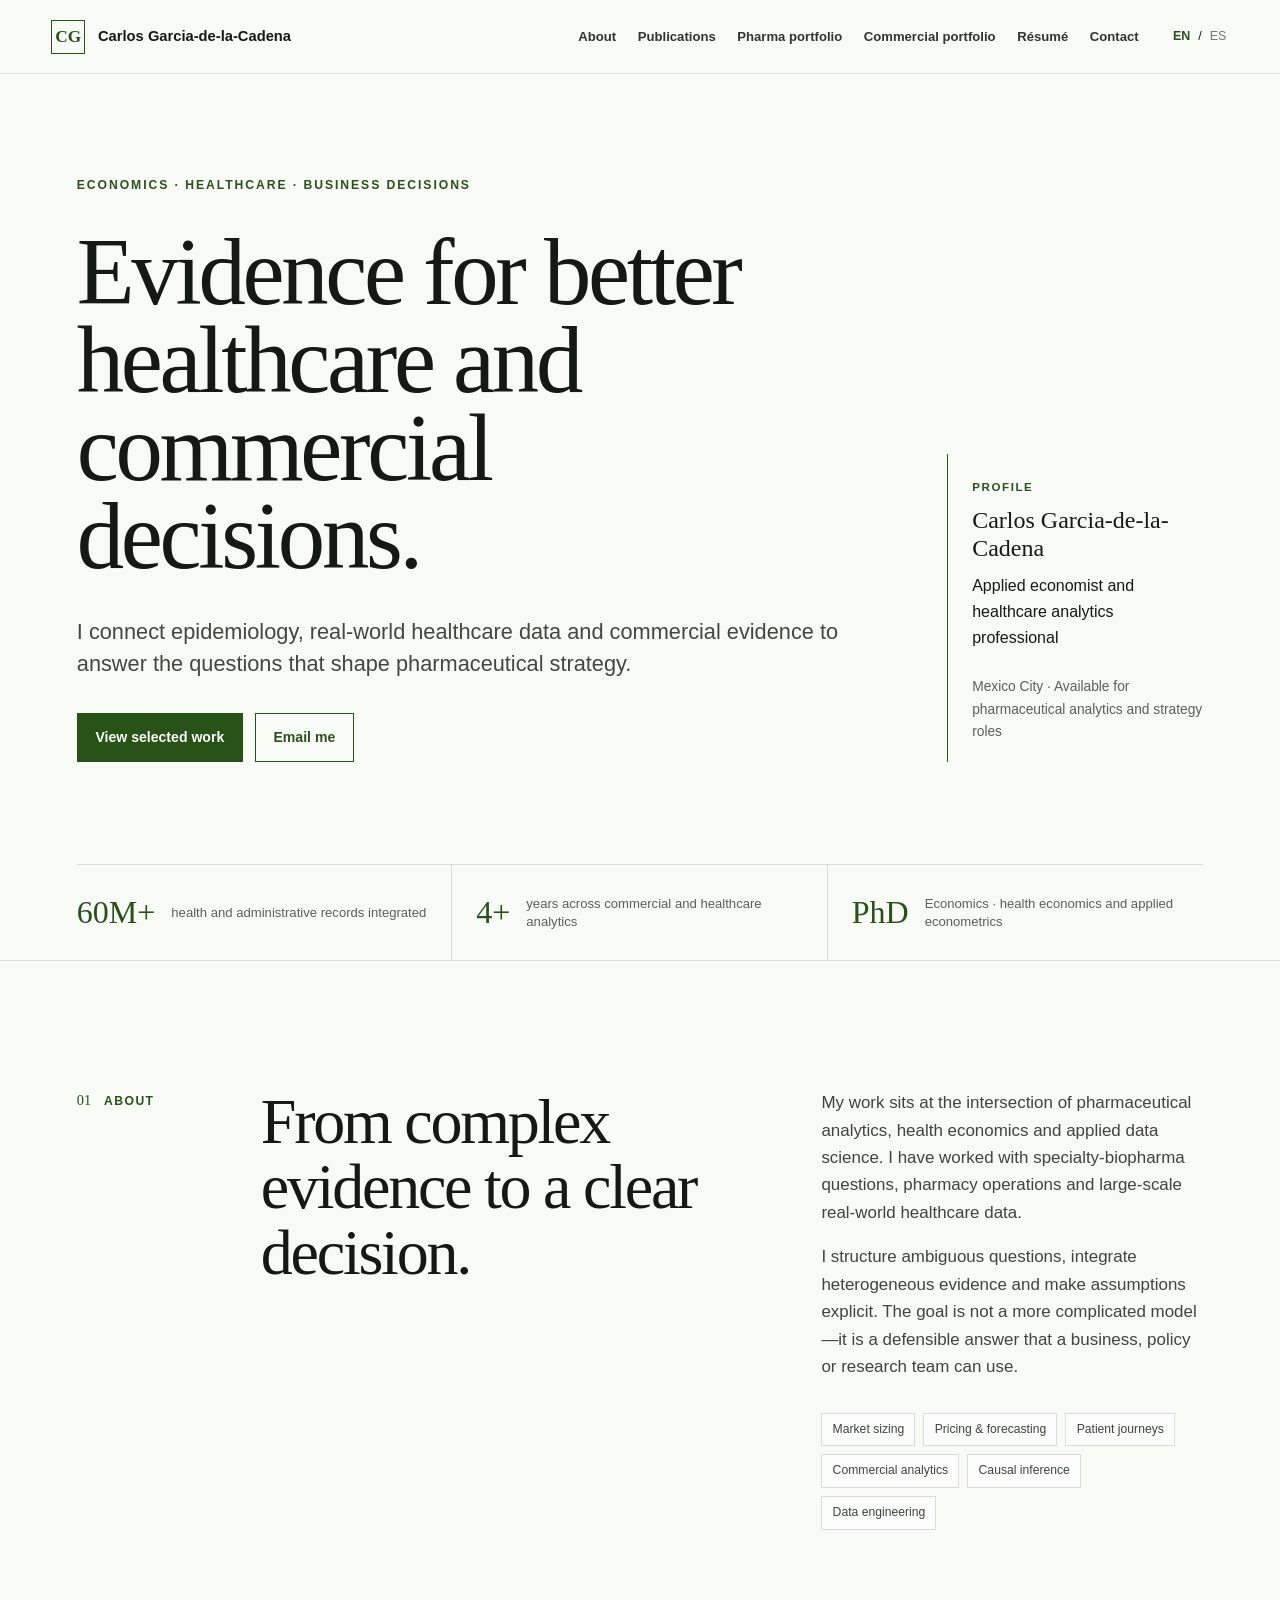
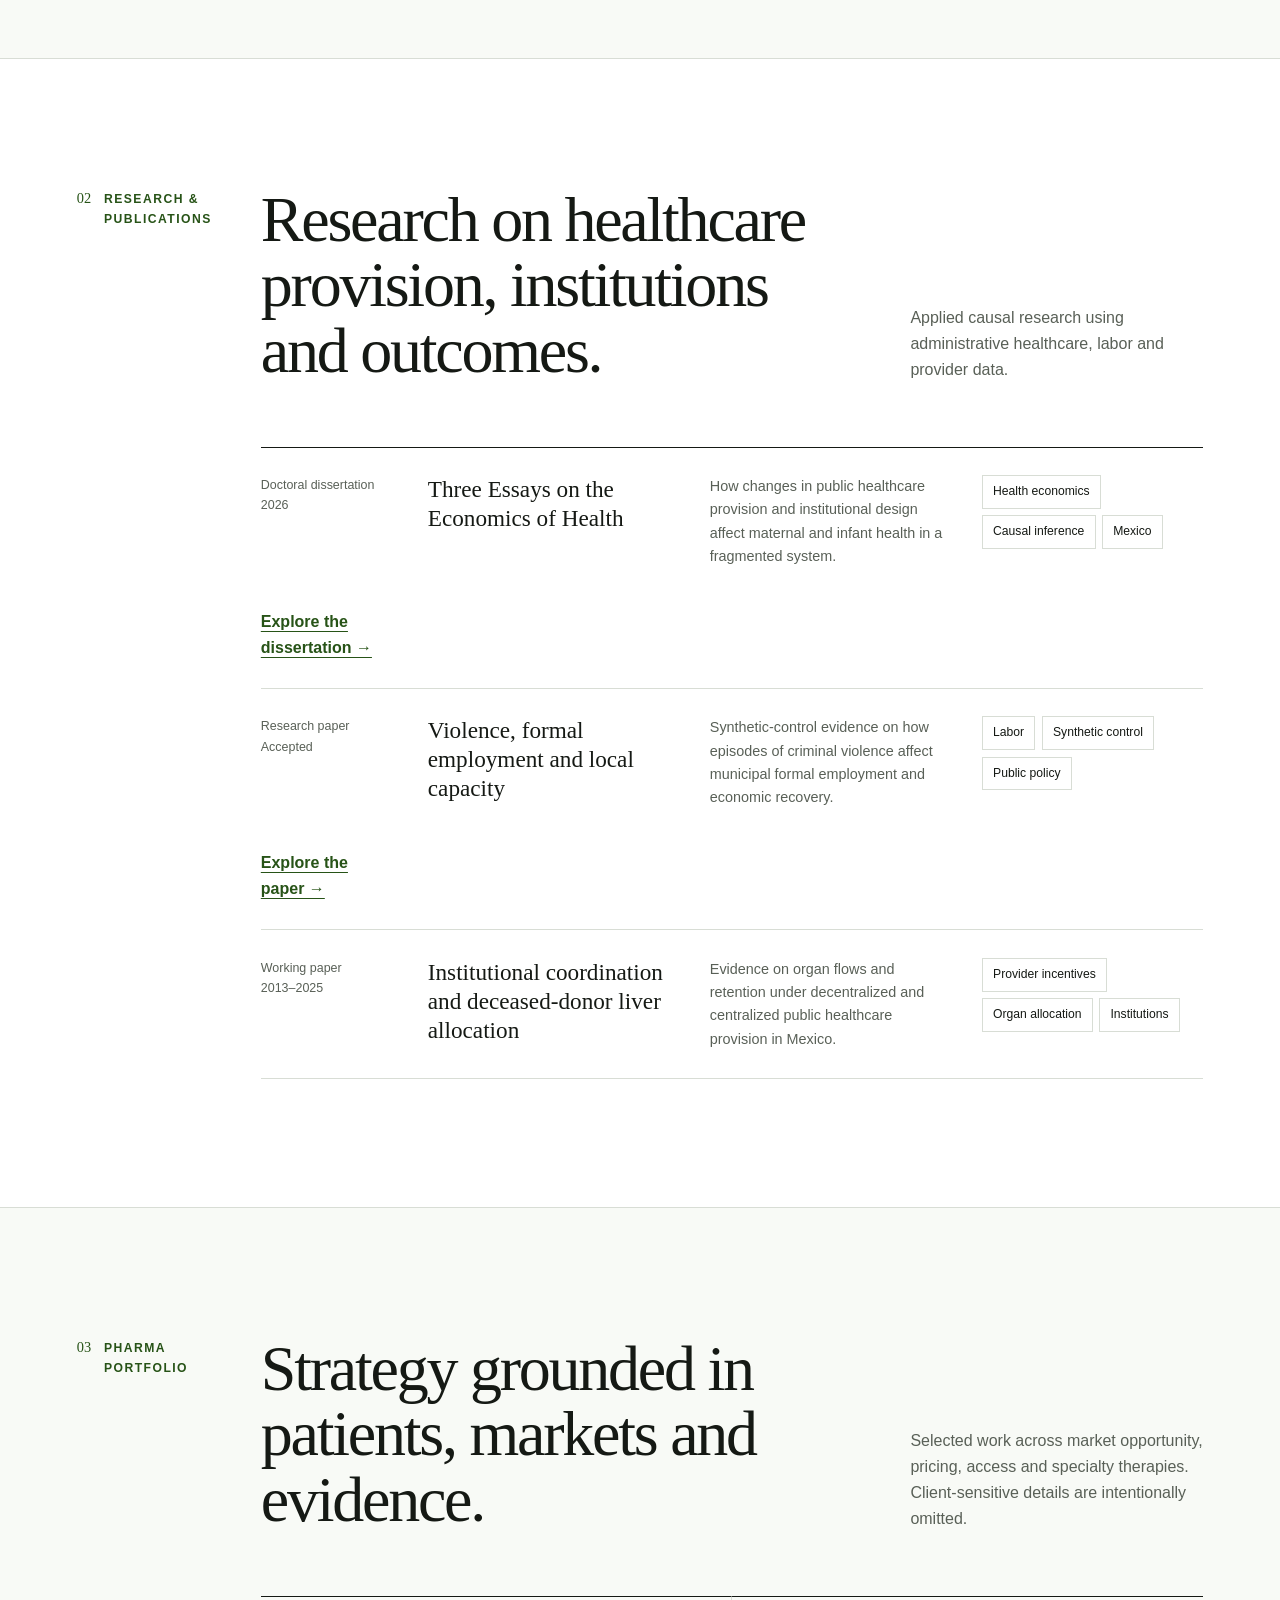
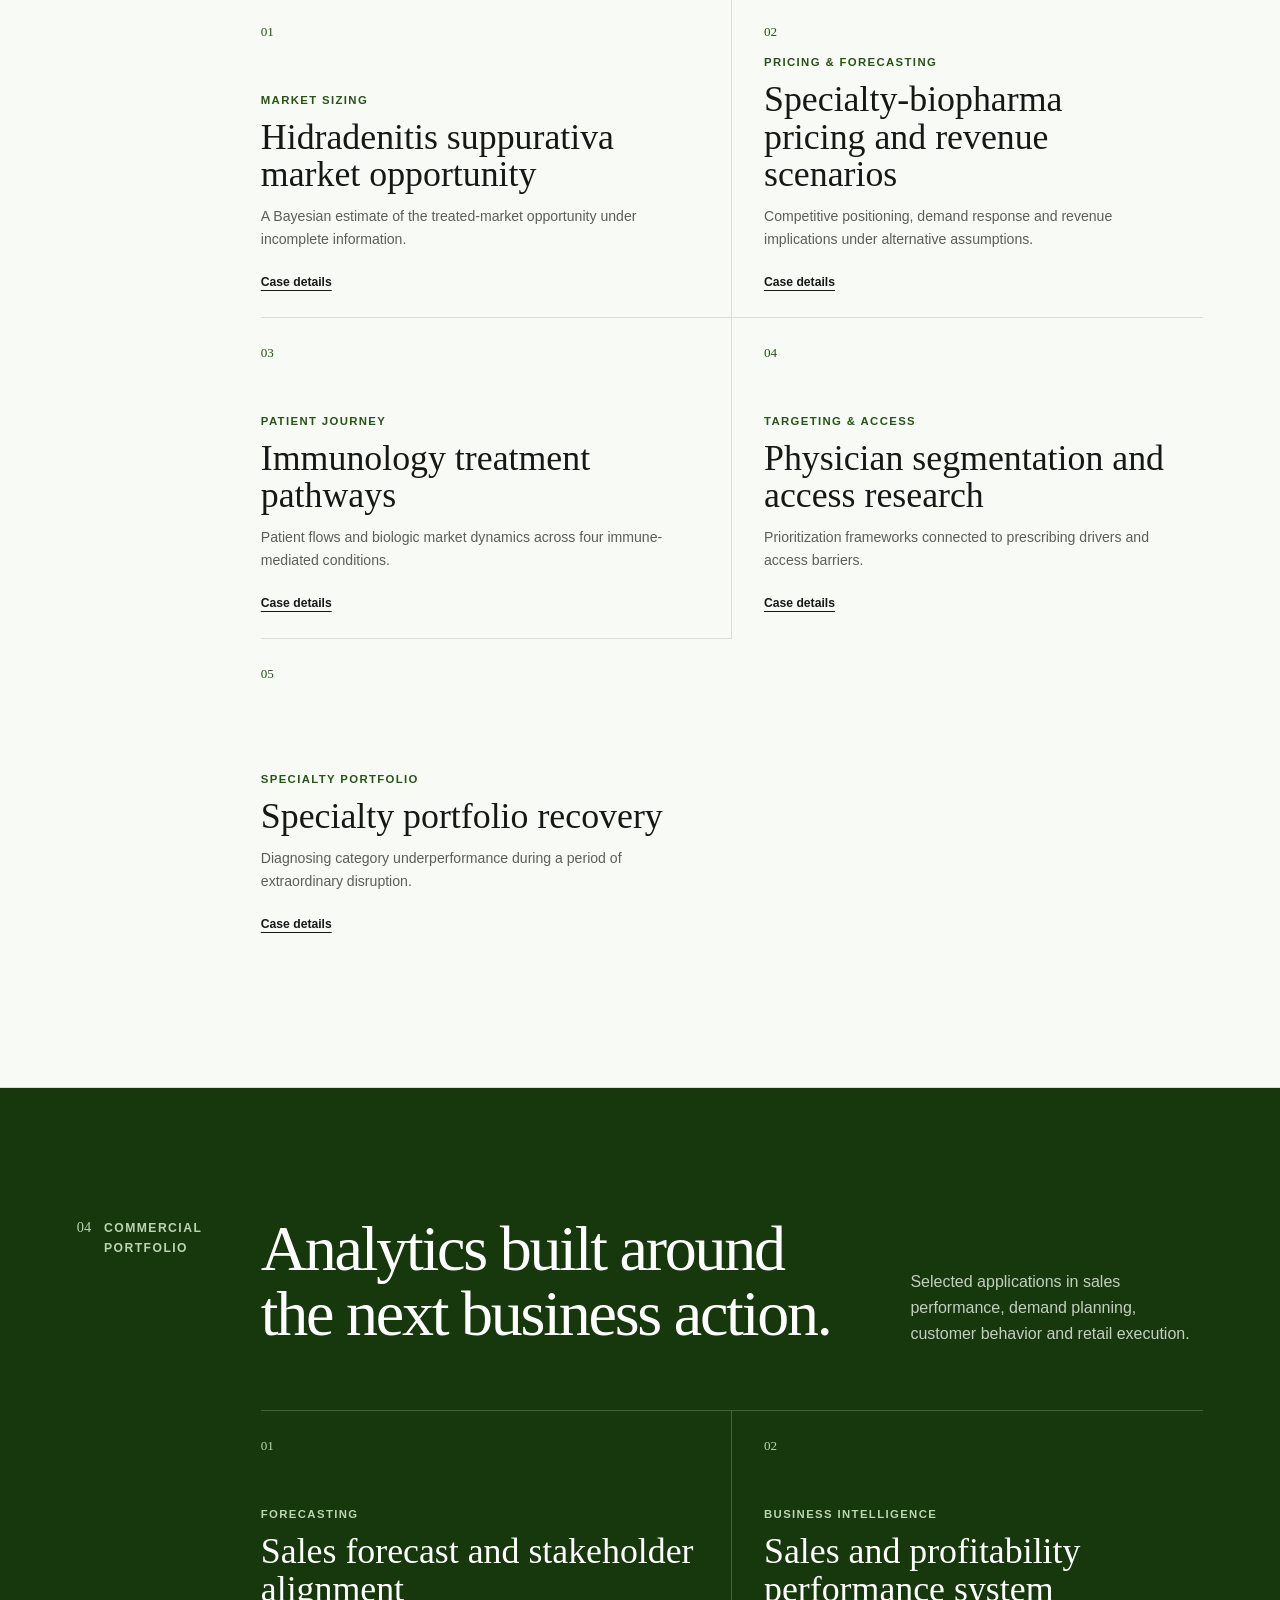
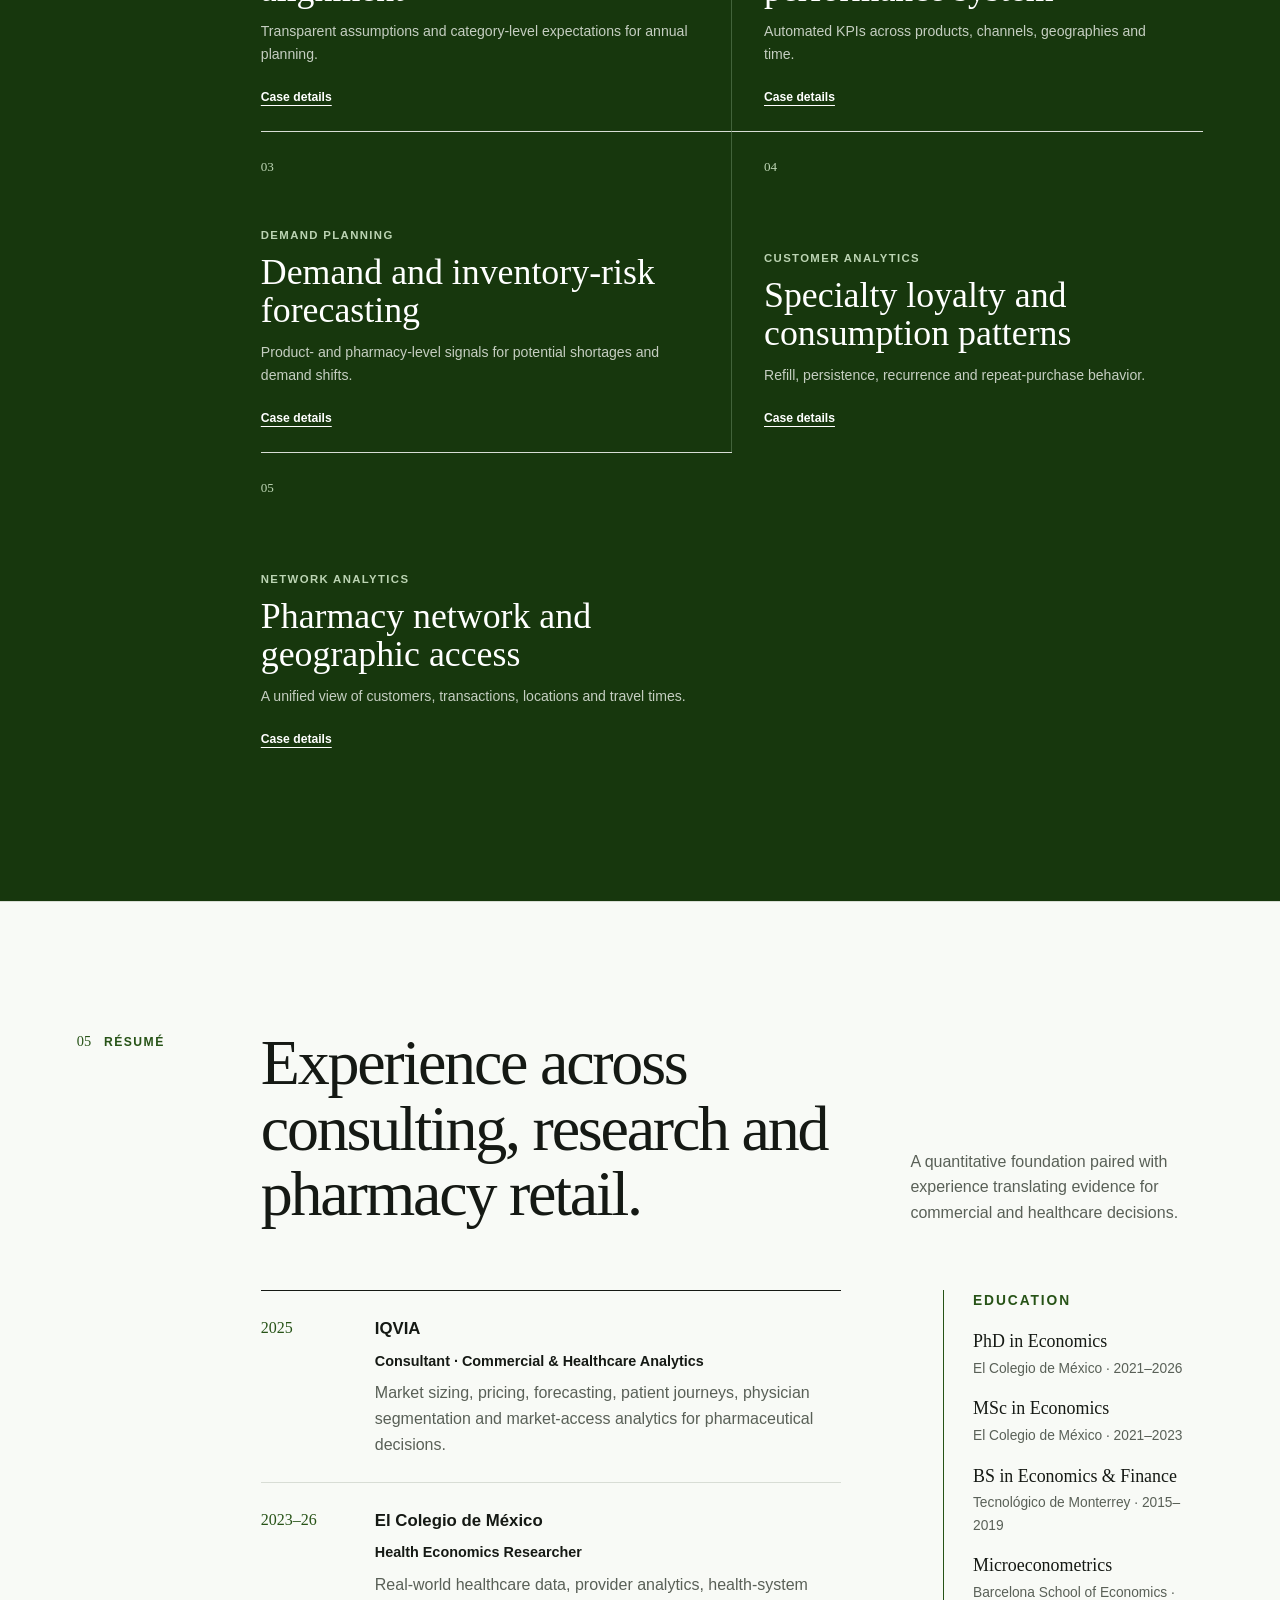
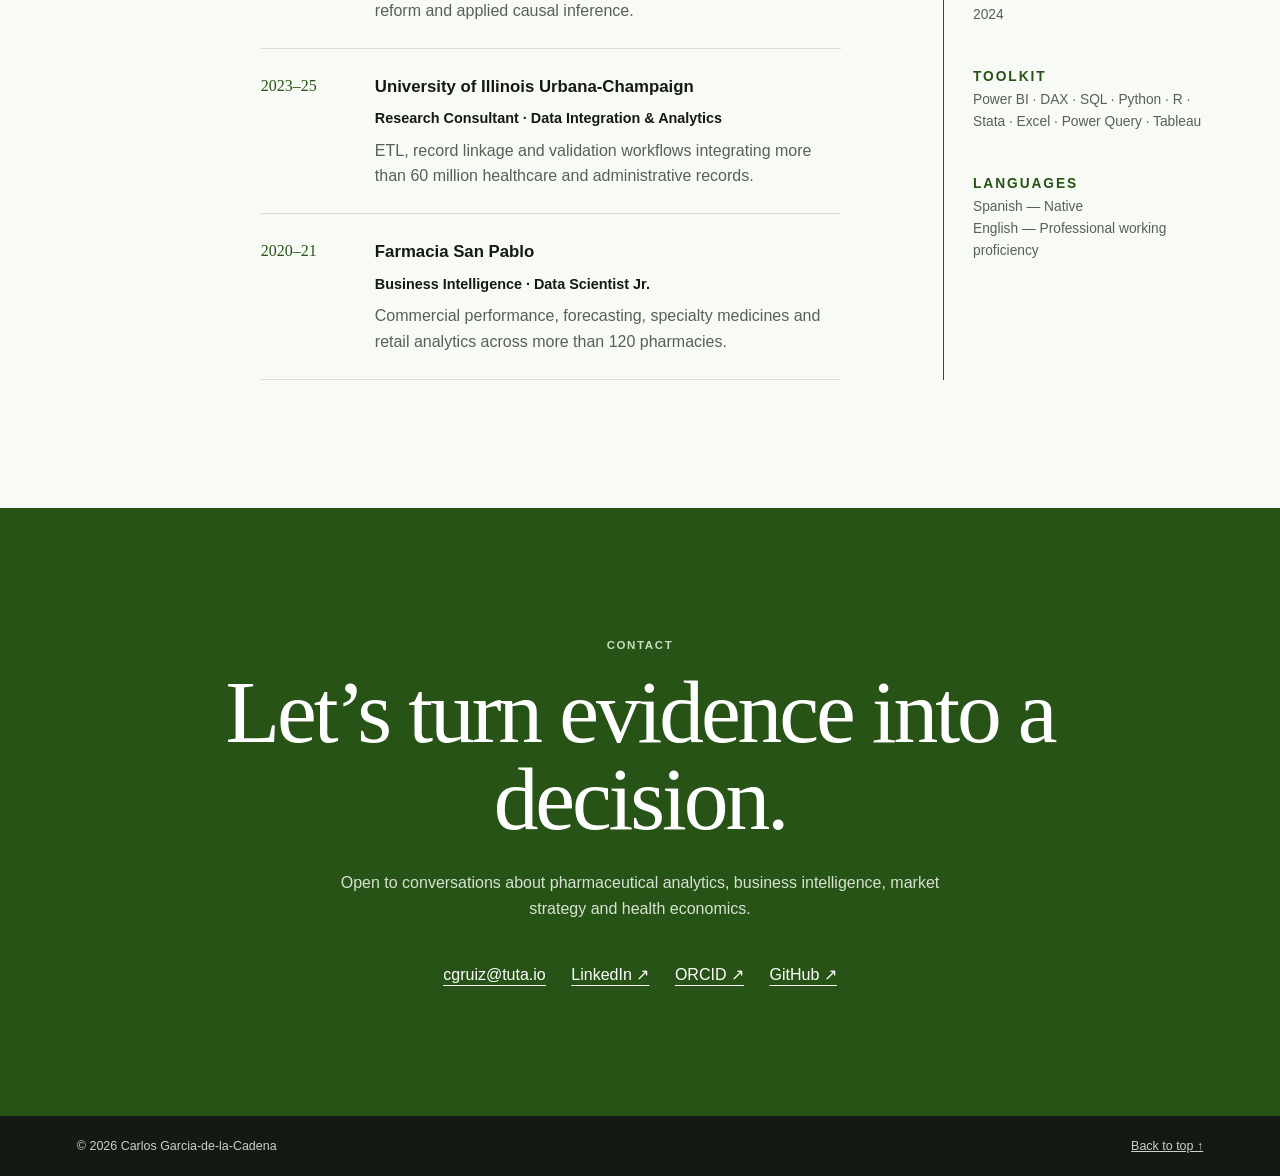
==== commit d1d4614c: "Add files via upload" ====
--- a/index.html
+++ b/index.html
@@ -26,7 +26,8 @@
     <nav class="site-nav" id="site-nav" aria-label="Primary navigation">
       <a href="#about" data-i18n="navAbout">About</a>
       <a href="#publications" data-i18n="navPublications">Publications</a>
-      <a href="#pharma" data-i18n="navPharma">Strategy & market research</a>
+      <a href="#pharma" data-i18n="navPharma">Pharma portfolio</a>
+      <a href="#commercial" data-i18n="navCommercial">Commercial portfolio</a>
       <a href="#resume" data-i18n="navResume">Résumé</a>
       <a href="#contact" data-i18n="navContact">Contact</a>
     </nav>
@@ -115,11 +116,11 @@
     </section>
 
     <section class="section portfolio" id="pharma">
-      <div class="section-label reveal"><span>03</span><p data-i18n="pharmaLabel">Strategy & market research portfolio</p></div>
-      <div class="section-content">
-        <div class="section-heading reveal">
-          <h2 data-i18n="pharmaTitle">Strategy grounded in patients, access and market evidence.</h2>
-          <p data-i18n="pharmaIntro">Selected work across market opportunity, treatment pathways, formulary intelligence, forecasting and healthcare-resource research.</p>
+      <div class="section-label reveal"><span>03</span><p data-i18n="pharmaLabel">Pharma portfolio</p></div>
+      <div class="section-content">
+        <div class="section-heading reveal">
+          <h2 data-i18n="pharmaTitle">Strategy grounded in patients, markets and evidence.</h2>
+          <p data-i18n="pharmaIntro">Selected work across market opportunity, pricing, access and specialty therapies. Client-sensitive details are intentionally omitted.</p>
         </div>
         <div class="project-grid">
           <details class="project-card featured reveal">
@@ -140,30 +141,29 @@
           <details class="project-card reveal">
             <summary>
               <span class="project-number">02</span>
-              <span class="project-area" data-i18n="pricingForecasting">Formulary intelligence</span>
-              <h3 data-i18n="pricingTitle">Medicare Part D formulary and pharmacy-network intelligence</h3>
-              <p data-i18n="pricingSummary">Monthly monitoring of coverage, utilization-management signals and network availability across prescription drug plans.</p>
-              <span class="expand" data-i18n="openCase">Case details</span>
-            </summary>
-            <div class="project-detail">
-              <p><strong data-i18n="question">Question</strong><span data-i18n="pricingQuestion">How do formulary placement and pharmacy-network conditions vary across plans, geographies and time?</span></p>
-              <p><strong data-i18n="approach">Approach</strong><span data-i18n="pricingApproach">Structured CMS monthly formulary and pharmacy-network files into comparable plan, drug, restriction and geographic indicators.</span></p>
-              <p><strong data-i18n="decision">Decision</strong><span data-i18n="pricingDecision">Identified access changes, plan heterogeneity and competitive coverage signals without treating formulary presence as observed prescribing.</span></p>
+              <span class="project-area" data-i18n="pricingForecasting">Pricing & forecasting</span>
+              <h3 data-i18n="pricingTitle">Specialty-biopharma pricing and revenue scenarios</h3>
+              <p data-i18n="pricingSummary">Competitive positioning, demand response and revenue implications under alternative assumptions.</p>
+              <span class="expand" data-i18n="openCase">Case details</span>
+            </summary>
+            <div class="project-detail">
+              <p><strong data-i18n="question">Question</strong><span data-i18n="pricingQuestion">How could price and competitor relationships change expected demand and revenue?</span></p>
+              <p><strong data-i18n="approach">Approach</strong><span data-i18n="pricingApproach">Combined cross-price relationships, forecasting and competitive evidence in a repeatable analytical workflow.</span></p>
+              <p><strong data-i18n="decision">Decision</strong><span data-i18n="pricingDecision">Clarified the trade-offs behind pricing, portfolio and market-entry scenarios while reducing recurring analytical time.</span></p>
             </div>
           </details>
           <details class="project-card reveal">
             <summary>
               <span class="project-number">03</span>
-              <span class="project-area" data-i18n="patientJourney">Patient journey & competitive intelligence</span>
-              <h3 data-i18n="immunologyTitle">Breast cancer treatment pathways and competitive landscape</h3>
-              <p data-i18n="immunologySummary">A decision-based view of treatment sequencing, access in Mexico and pipeline threats across three therapeutic clusters.</p>
-              <span class="expand" data-i18n="openCase">Case details</span>
-            </summary>
-            <div class="project-detail">
-              <p><strong data-i18n="scope">Scope</strong><span data-i18n="immunologyScope">HR+/HER2−, HER2+ and triple-negative breast cancer across early and advanced disease.</span></p>
-              <p><strong data-i18n="approach">Approach</strong><span data-i18n="immunologyApproach">Connected clinical gates, biomarkers, treatment exposure, Mexican access evidence and a date-stamped competitive pipeline.</span></p>
-              <p><strong data-i18n="decision">Decision</strong><span data-i18n="immunologyDecision">Clarified where each therapy fits, what limits effective access and which assets could reshape current standards of care.</span></p>
-              <a class="case-link" href="breast-cancer-patient-journey.html" data-i18n="viewJourneyCase">Explore the full case study →</a>
+              <span class="project-area" data-i18n="patientJourney">Patient journey</span>
+              <h3 data-i18n="immunologyTitle">Immunology treatment pathways</h3>
+              <p data-i18n="immunologySummary">Patient flows and biologic market dynamics across four immune-mediated conditions.</p>
+              <span class="expand" data-i18n="openCase">Case details</span>
+            </summary>
+            <div class="project-detail">
+              <p><strong data-i18n="scope">Scope</strong><span data-i18n="immunologyScope">Psoriasis, psoriatic arthritis, rheumatoid arthritis and hidradenitis suppurativa.</span></p>
+              <p><strong data-i18n="approach">Approach</strong><span data-i18n="immunologyApproach">Connected epidemiology, treatment flows, clinical positioning and competitor evidence.</span></p>
+              <p><strong data-i18n="decision">Decision</strong><span data-i18n="immunologyDecision">Translated pathway bottlenecks and market dynamics into addressable-market and share implications.</span></p>
             </div>
           </details>
           <details class="project-card reveal">
@@ -183,48 +183,40 @@
           <details class="project-card reveal">
             <summary>
               <span class="project-number">05</span>
-              <span class="project-area" data-i18n="forecasting">Forecasting</span>
-              <h3 data-i18n="forecastTitle">Formulary access and network forecasting</h3>
-              <p data-i18n="forecastSummary">Forward-looking scenarios for plan coverage, restrictions and pharmacy-network availability using monthly CMS snapshots.</p>
-              <span class="expand" data-i18n="openCase">Case details</span>
-            </summary>
-            <div class="project-detail">
-              <p><strong data-i18n="approach">Approach</strong><span data-i18n="forecastApproach">Built monthly panels by plan, geography and product; separated persistence, entry, exit and restriction changes before projecting future access states.</span></p>
-              <p><strong data-i18n="decision">Decision</strong><span data-i18n="forecastDecision">Produced transparent scenarios for access planning while explicitly separating coverage forecasts from prescription-demand forecasts.</span></p>
-            </div>
-          </details>
-          <details class="project-card reveal">
-            <summary>
-              <span class="project-number">06</span>
-              <span class="project-area" data-i18n="lossExclusivity">Loss of exclusivity</span>
-              <h3 data-i18n="loeTitle">Post-patent formulary transition</h3>
-              <p data-i18n="loeSummary">Tracking how brand, generic and therapeutic alternatives enter formularies after loss of exclusivity.</p>
-              <span class="expand" data-i18n="openCase">Case details</span>
-            </summary>
-            <div class="project-detail">
-              <p><strong data-i18n="approach">Approach</strong><span data-i18n="loeApproach">Followed monthly product presence, tier and utilization-management changes across plans around generic or biosimilar entry.</span></p>
-              <p><strong data-i18n="decision">Decision</strong><span data-i18n="loeDecision">Separated early formulary displacement signals from actual prescription switching and defined the additional claims evidence needed to quantify uptake.</span></p>
-            </div>
-          </details>
-          <details class="project-card reveal">
-            <summary>
-              <span class="project-number">07</span>
-              <span class="project-area" data-i18n="hospitalAnalytics">Hospital analytics</span>
-              <h3 data-i18n="hospitalTitle">Hospital supply-use and expenditure benchmarking</h3>
-              <p data-i18n="hospitalSummary">A hospital-level framework linking discharge volume and case mix with expected supply consumption and expenditure inputs.</p>
-              <span class="expand" data-i18n="openCase">Case details</span>
-            </summary>
-            <div class="project-detail">
-              <p><strong data-i18n="approach">Approach</strong><span data-i18n="hospitalApproach">Used DGIS discharges by hospital and diagnosis to construct activity and case-mix denominators, then linked them to supply-use protocols and purchasing or unit-cost data.</span></p>
-              <p><strong data-i18n="decision">Decision</strong><span data-i18n="hospitalDecision">Benchmarked observed or expected expenditure per discharge and identified hospitals where volume, complexity or purchasing patterns merit review.</span></p>
-            </div>
-          </details>
+              <span class="project-area" data-i18n="specialtyPortfolio">Specialty portfolio</span>
+              <h3 data-i18n="recoveryTitle">Specialty portfolio recovery</h3>
+              <p data-i18n="recoverySummary">Diagnosing category underperformance during a period of extraordinary disruption.</p>
+              <span class="expand" data-i18n="openCase">Case details</span>
+            </summary>
+            <div class="project-detail">
+              <p><strong data-i18n="question">Question</strong><span data-i18n="recoveryQuestion">Did declining sales reflect lower demand, changed purchasing behavior or product availability?</span></p>
+              <p><strong data-i18n="approach">Approach</strong><span data-i18n="recoveryApproach">Decomposed performance from category to molecule and integrated sales, forecast, loyalty, geography and inventory evidence.</span></p>
+              <p><strong data-i18n="decision">Decision</strong><span data-i18n="recoveryDecision">Focused recommendations on inventory allocation, continuity of supply and commercial priorities.</span></p>
+            </div>
+          </details>
+        </div>
+      </div>
+    </section>
+
+    <section class="section portfolio portfolio-alt" id="commercial">
+      <div class="section-label reveal"><span>04</span><p data-i18n="commercialLabel">Commercial portfolio</p></div>
+      <div class="section-content">
+        <div class="section-heading reveal">
+          <h2 data-i18n="commercialTitle">Analytics built around the next business action.</h2>
+          <p data-i18n="commercialIntro">Selected applications in sales performance, demand planning, customer behavior and retail execution.</p>
+        </div>
+        <div class="project-grid compact">
+          <details class="project-card reveal"><summary><span class="project-number">01</span><span class="project-area" data-i18n="forecasting">Forecasting</span><h3 data-i18n="forecastTitle">Sales forecast and stakeholder alignment</h3><p data-i18n="forecastSummary">Transparent assumptions and category-level expectations for annual planning.</p><span class="expand" data-i18n="openCase">Case details</span></summary><div class="project-detail"><p><strong data-i18n="approach">Approach</strong><span data-i18n="forecastApproach">Combined historical demand and category trends, then challenged and reconciled assumptions with commercial stakeholders.</span></p><p><strong data-i18n="decision">Decision</strong><span data-i18n="forecastDecision">Created alignment around expected performance, risks and commercial priorities.</span></p></div></details>
+          <details class="project-card reveal"><summary><span class="project-number">02</span><span class="project-area" data-i18n="businessIntelligence">Business intelligence</span><h3 data-i18n="dashboardTitle">Sales and profitability performance system</h3><p data-i18n="dashboardSummary">Automated KPIs across products, channels, geographies and time.</p><span class="expand" data-i18n="openCase">Case details</span></summary><div class="project-detail"><p><strong data-i18n="approach">Approach</strong><span data-i18n="dashboardApproach">Integrated transactional, inventory, product and customer data into repeatable reporting and dashboards.</span></p><p><strong data-i18n="decision">Decision</strong><span data-i18n="dashboardDecision">Enabled faster review of sales, margin, anomalies and areas requiring action.</span></p></div></details>
+          <details class="project-card reveal"><summary><span class="project-number">03</span><span class="project-area" data-i18n="demandPlanning">Demand planning</span><h3 data-i18n="inventoryTitle">Demand and inventory-risk forecasting</h3><p data-i18n="inventorySummary">Product- and pharmacy-level signals for potential shortages and demand shifts.</p><span class="expand" data-i18n="openCase">Case details</span></summary><div class="project-detail"><p><strong data-i18n="approach">Approach</strong><span data-i18n="inventoryApproach">Applied time-series and machine-learning methods across products, stores, channels and external variables.</span></p><p><strong data-i18n="decision">Decision</strong><span data-i18n="inventoryDecision">Supported inventory planning, availability and geographic prioritization.</span></p></div></details>
+          <details class="project-card reveal"><summary><span class="project-number">04</span><span class="project-area" data-i18n="customerAnalytics">Customer analytics</span><h3 data-i18n="loyaltyTitle">Specialty loyalty and consumption patterns</h3><p data-i18n="loyaltySummary">Refill, persistence, recurrence and repeat-purchase behavior.</p><span class="expand" data-i18n="openCase">Case details</span></summary><div class="project-detail"><p><strong data-i18n="approach">Approach</strong><span data-i18n="loyaltyApproach">Connected loyalty, transactions, therapy characteristics and customer behavior.</span></p><p><strong data-i18n="decision">Decision</strong><span data-i18n="loyaltyDecision">Generated insights for retention, category management and demand planning.</span></p></div></details>
+          <details class="project-card reveal"><summary><span class="project-number">05</span><span class="project-area" data-i18n="networkAnalytics">Network analytics</span><h3 data-i18n="networkTitle">Pharmacy network and geographic access</h3><p data-i18n="networkSummary">A unified view of customers, transactions, locations and travel times.</p><span class="expand" data-i18n="openCase">Case details</span></summary><div class="project-detail"><p><strong data-i18n="approach">Approach</strong><span data-i18n="networkApproach">Integrated customer identifiers, store locations, purchases and geographic measures across 120+ pharmacies.</span></p><p><strong data-i18n="decision">Decision</strong><span data-i18n="networkDecision">Identified geographic demand patterns and access gaps relevant to network decisions.</span></p></div></details>
         </div>
       </div>
     </section>
 
     <section class="section resume" id="resume">
-      <div class="section-label reveal"><span>04</span><p data-i18n="resumeLabel">Résumé</p></div>
+      <div class="section-label reveal"><span>05</span><p data-i18n="resumeLabel">Résumé</p></div>
       <div class="section-content">
         <div class="section-heading reveal">
           <h2 data-i18n="resumeTitle">Experience across consulting, research and pharmacy retail.</h2>
--- a/styles.css
+++ b/styles.css
@@ -126,7 +126,6 @@
 .project-detail strong { color: inherit; }
 .project-card[open] summary { min-height: 260px; }
 .case-link { display: inline-block; margin-top: .55rem; color: var(--green); font-weight: 750; text-underline-offset: .25rem; }
-.project-grid > .project-card:last-child:nth-child(odd) { grid-column: 1 / -1; border-right: 0; }
 
 .resume-layout { display: grid; grid-template-columns: minmax(0, 2.1fr) minmax(260px, .9fr); gap: clamp(3rem, 8vw, 7rem); }
 .timeline { border-top: 1px solid var(--ink); }
@@ -160,157 +159,6 @@
   .site-nav a { font-size: .76rem; }
   .publication { grid-template-columns: 120px 1fr 1fr; }
   .publication .tags { grid-column: 2 / -1; }
-}
-
-/* Breast cancer patient journey */
-.breast-cancer-page {
-  --bc-berry: #713246;
-  --bc-berry-soft: #f5e9ed;
-  --bc-gold: #b78a3c;
-}
-.bc-hero { background: linear-gradient(135deg, #fbfcf9 0%, #f6f8f3 64%, #f5e9ed 100%); }
-.bc-overview .integrity-note, .bc-pipeline .integrity-note { margin-top: clamp(3rem, 7vw, 6rem); }
-
-.bc-journey-flow {
-  display: grid;
-  grid-template-columns: repeat(8, minmax(145px, 1fr));
-  gap: 1px;
-  overflow-x: auto;
-  padding-bottom: .75rem;
-  background: var(--line);
-  border: 1px solid var(--line);
-  scrollbar-color: var(--green) var(--green-soft);
-}
-.bc-journey-flow article {
-  position: relative;
-  min-height: 145px;
-  display: flex;
-  flex-direction: column;
-  justify-content: space-between;
-  padding: 1.15rem;
-  background: var(--white);
-}
-.bc-journey-flow article::after {
-  content: "→";
-  position: absolute;
-  right: -.66rem;
-  top: 50%;
-  z-index: 2;
-  display: grid;
-  place-items: center;
-  width: 1.3rem;
-  height: 1.3rem;
-  border: 1px solid var(--green);
-  border-radius: 50%;
-  background: var(--paper);
-  color: var(--green);
-  font-size: .72rem;
-  transform: translateY(-50%);
-}
-.bc-journey-flow article:last-of-type::after { display: none; }
-.bc-journey-flow article span { color: var(--green); font-family: var(--serif); font-size: .8rem; }
-.bc-journey-flow article strong { font-family: var(--serif); font-size: 1.08rem; font-weight: 500; line-height: 1.22; }
-.bc-journey-flow > i { display: none; }
-
-.bc-gate-grid {
-  display: grid;
-  grid-template-columns: repeat(3, 1fr);
-  margin-top: clamp(2.5rem, 5vw, 4rem);
-  border-top: 1px solid var(--ink);
-  border-left: 1px solid var(--line);
-}
-.bc-gate-grid article { min-height: 190px; padding: 1.35rem; border-right: 1px solid var(--line); border-bottom: 1px solid var(--line); }
-.bc-gate-grid article > span { color: var(--bc-berry); font-family: var(--serif); }
-.bc-gate-grid h3 { margin: 2.2rem 0 .35rem; font-family: var(--serif); font-size: 1.45rem; font-weight: 500; }
-.bc-gate-grid p { margin: 0; color: var(--muted); font-size: .86rem; }
-
-.bc-pathways { background: var(--green-dark); color: var(--white); }
-.bc-pathways .case-index, .bc-pathways .eyebrow { color: #bcd4b3; }
-.bc-pathways .case-section-head > p:last-child { color: #c5cec1; }
-.bc-tabs { display: flex; gap: .4rem; margin-bottom: 1px; border-bottom: 1px solid #42633a; }
-.bc-tabs button { border: 1px solid #42633a; border-bottom: 0; background: transparent; color: #d7e2d3; padding: .9rem 1.25rem; cursor: pointer; font-weight: 750; }
-.bc-tabs button[aria-selected="true"] { background: var(--white); color: var(--green-dark); }
-.bc-tabs button:focus-visible { outline: 2px solid #d6b977; outline-offset: 2px; }
-.bc-tab-panel { padding: clamp(2rem, 5vw, 4rem); background: var(--white); color: var(--ink); }
-.bc-setting-grid { display: grid; grid-template-columns: repeat(2, minmax(0, 1fr)); gap: clamp(2rem, 6vw, 6rem); }
-.bc-setting-grid article + article { padding-left: clamp(2rem, 5vw, 5rem); border-left: 1px solid var(--line); }
-.bc-setting-grid h3 { margin: .6rem 0 1.4rem; font-family: var(--serif); font-size: clamp(1.7rem, 3vw, 2.7rem); font-weight: 500; line-height: 1.08; }
-.bc-setting-grid ol { margin: 0; padding-left: 1.25rem; color: #41483e; }
-.bc-setting-grid li { padding: .45rem 0 .45rem .4rem; }
-.bc-biomarkers { display: flex; flex-wrap: wrap; gap: .45rem; margin-top: 2.5rem; padding-top: 1.3rem; border-top: 1px solid var(--line); }
-.bc-biomarkers span { padding: .35rem .6rem; border: 1px solid var(--green); color: var(--green); font-size: .74rem; font-weight: 700; }
-
-.bc-table-wrap { margin-top: clamp(3rem, 7vw, 6rem); overflow-x: auto; }
-.bc-table { width: 100%; min-width: 760px; border-collapse: collapse; background: var(--white); color: var(--ink); }
-.bc-table caption { padding: 0 0 1rem; color: inherit; font-family: var(--serif); font-size: 1.4rem; text-align: left; }
-.bc-table th, .bc-table td { padding: 1rem 1.1rem; border-top: 1px solid var(--line); text-align: left; vertical-align: top; }
-.bc-table th { color: var(--green); font-size: .72rem; text-transform: uppercase; letter-spacing: .08em; }
-.bc-table td:first-child { font-weight: 700; }
-.bc-table tbody tr:last-child td { border-bottom: 1px solid var(--line); }
-.bc-pathways .bc-table caption { color: var(--white); }
-
-.bc-access-ladder { display: grid; grid-template-columns: repeat(6, 1fr); border: 1px solid var(--line); }
-.bc-access-ladder article { min-height: 175px; display: flex; flex-direction: column; padding: 1.15rem; border-right: 1px solid var(--line); background: var(--white); }
-.bc-access-ladder article:last-child { border-right: 0; }
-.bc-access-ladder article > span { color: var(--green); font-family: var(--serif); font-size: 1.35rem; }
-.bc-access-ladder strong { margin-top: auto; font-family: var(--serif); font-weight: 500; line-height: 1.2; }
-.bc-access-ladder small { margin-top: .4rem; color: var(--muted); line-height: 1.35; }
-.bc-access-ladder .nv { background: #f3f0e7; }
-.bc-friction-grid { display: grid; grid-template-columns: repeat(4, 1fr); margin-top: 3rem; border-top: 1px solid var(--ink); }
-.bc-friction-grid article { padding: 1.4rem 1.4rem 1.4rem 0; border-right: 1px solid var(--line); }
-.bc-friction-grid article + article { padding-left: 1.4rem; }
-.bc-friction-grid article:last-child { border-right: 0; }
-.bc-friction-grid h3 { margin: 0 0 .6rem; font-family: var(--serif); font-size: 1.35rem; font-weight: 500; }
-.bc-friction-grid p { margin: 0; color: var(--muted); font-size: .86rem; }
-
-.bc-pipeline { background: var(--white); }
-.bc-risk-legend { display: grid; grid-template-columns: repeat(3, 1fr); border: 1px solid var(--line); }
-.bc-risk-legend > span { position: relative; min-height: 110px; display: grid; grid-template-columns: 14px 1fr; align-content: center; gap: .2rem .7rem; padding: 1.2rem; border-right: 1px solid var(--line); }
-.bc-risk-legend > span:last-child { border-right: 0; }
-.bc-risk-legend i { width: 10px; height: 10px; margin-top: .35rem; border-radius: 50%; }
-.bc-risk-legend b { font-family: var(--serif); font-size: 1.2rem; font-weight: 500; }
-.bc-risk-legend small { grid-column: 2; color: var(--muted); }
-.risk-high { background: var(--bc-berry); }
-.risk-medium { background: var(--bc-gold); }
-.risk-watch { background: var(--green); }
-.risk-pill { display: inline-block; padding: .25rem .55rem; color: var(--white); font-size: .72rem; font-weight: 750; }
-.risk-pill.high { background: var(--bc-berry); }
-.risk-pill.medium { background: var(--bc-gold); color: var(--ink); }
-.bc-pipeline-table td:last-child { width: 90px; }
-
-.bc-evidence { background: #f3f6f0; }
-.bc-skills { background: var(--green); }
-.bc-skills .case-index, .bc-skills .case-benefits-intro > p { color: #c9ddc1; }
-.bc-skills h2, .bc-skills .benefit-grid h3 { color: var(--white); }
-.bc-skills .benefit-grid { border-color: #5d7f52; }
-.bc-skills .benefit-grid article { border-color: #5d7f52; }
-.bc-skills .benefit-grid article > span, .bc-skills .benefit-grid p { color: #d7e2d3; }
-
-@media (max-width: 1080px) {
-  .bc-access-ladder { grid-template-columns: repeat(3, 1fr); }
-  .bc-access-ladder article:nth-child(3) { border-right: 0; }
-  .bc-access-ladder article:nth-child(-n+3) { border-bottom: 1px solid var(--line); }
-  .bc-friction-grid { grid-template-columns: repeat(2, 1fr); }
-  .bc-friction-grid article:nth-child(2) { border-right: 0; }
-  .bc-friction-grid article:nth-child(-n+2) { border-bottom: 1px solid var(--line); }
-}
-
-@media (max-width: 820px) {
-  .project-grid > .project-card:last-child:nth-child(odd) { grid-column: auto; }
-  .bc-gate-grid, .bc-setting-grid, .bc-risk-legend { grid-template-columns: 1fr; }
-  .bc-setting-grid article + article { padding: 2rem 0 0; border-top: 1px solid var(--line); border-left: 0; }
-  .bc-tabs { overflow-x: auto; }
-  .bc-tabs button { flex: 0 0 auto; }
-  .bc-risk-legend > span { border-right: 0; border-bottom: 1px solid var(--line); }
-  .bc-risk-legend > span:last-child { border-bottom: 0; }
-}
-
-@media (max-width: 600px) {
-  .bc-access-ladder, .bc-friction-grid { grid-template-columns: 1fr; }
-  .bc-access-ladder article, .bc-access-ladder article:nth-child(3), .bc-friction-grid article, .bc-friction-grid article:nth-child(2) { min-height: auto; padding: 1.15rem; border-right: 0; border-bottom: 1px solid var(--line); }
-  .bc-access-ladder article:last-child, .bc-friction-grid article:last-child { border-bottom: 0; }
-  .bc-access-ladder strong { margin-top: 1.6rem; }
-  .bc-tab-panel { padding: 1.4rem; }
 }
 @media (max-width: 820px) {
   .site-header { grid-template-columns: 1fr auto auto; padding: 0 1.25rem; }
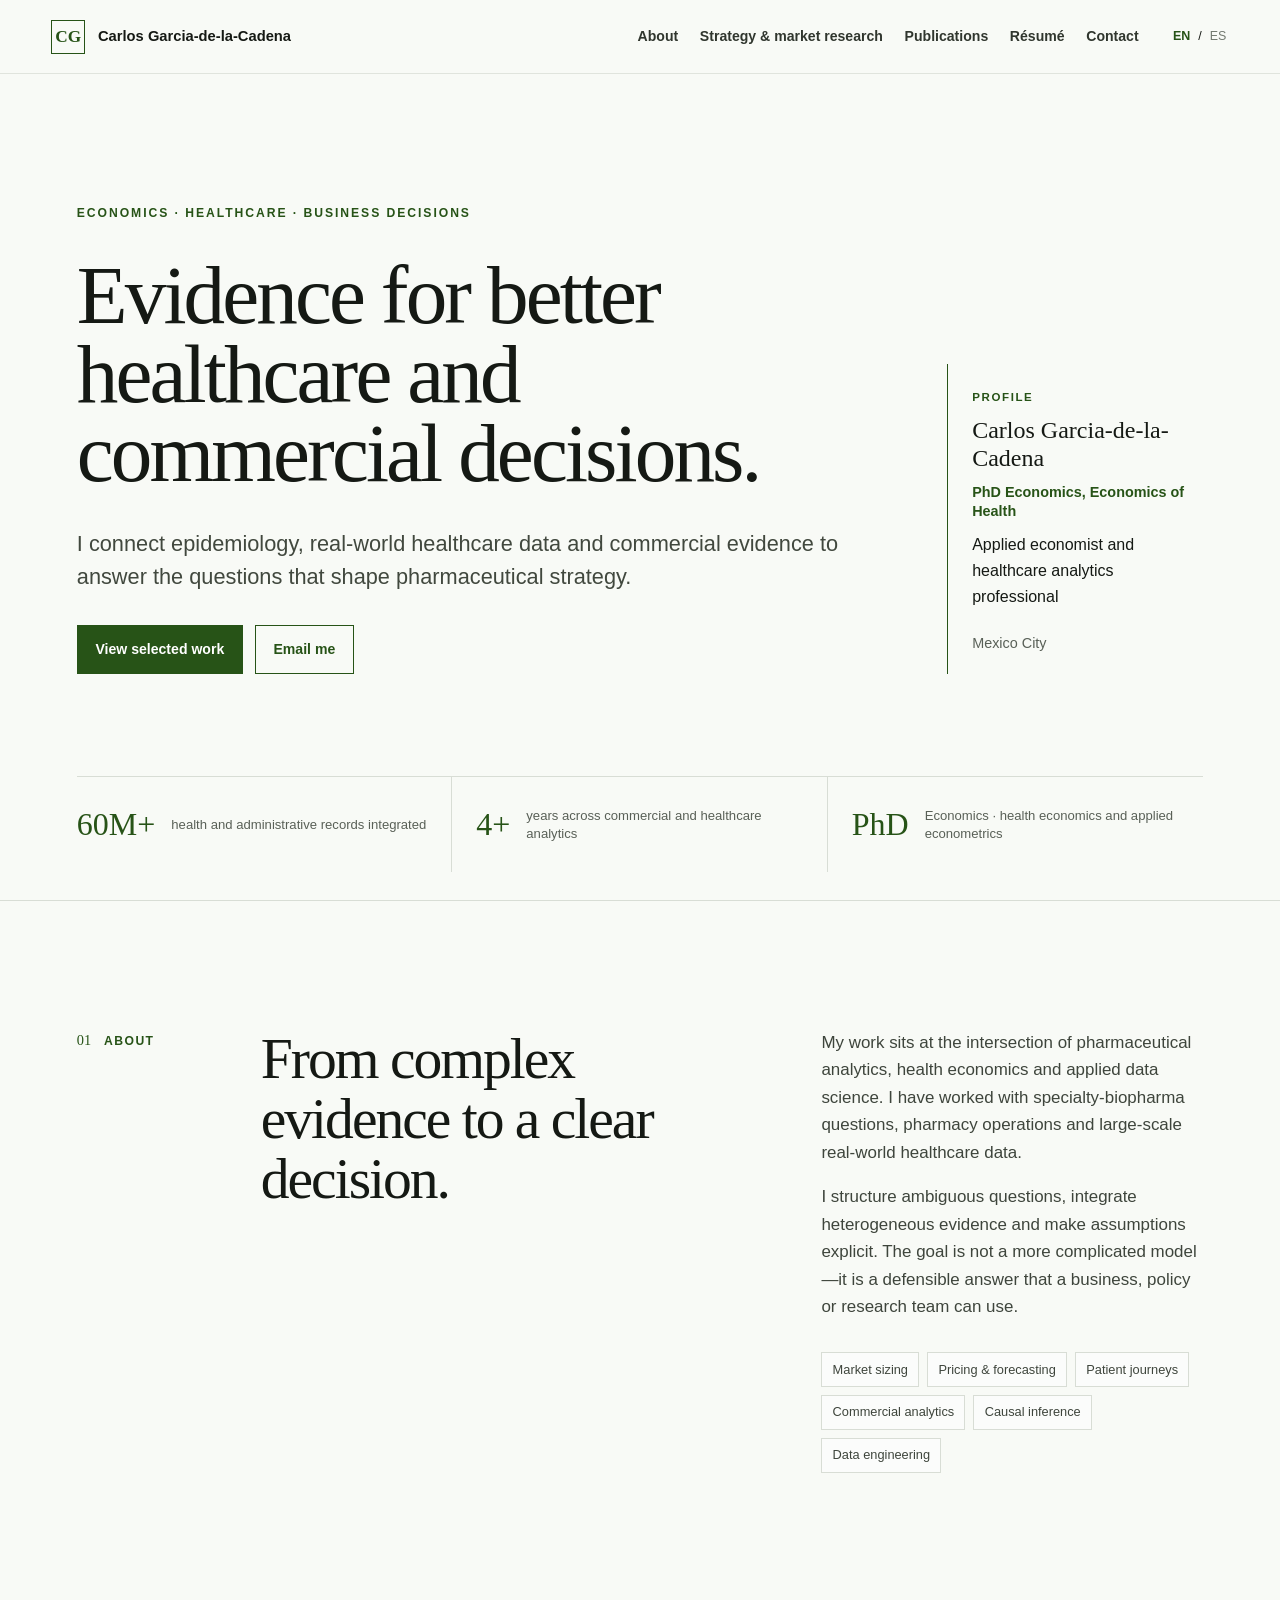
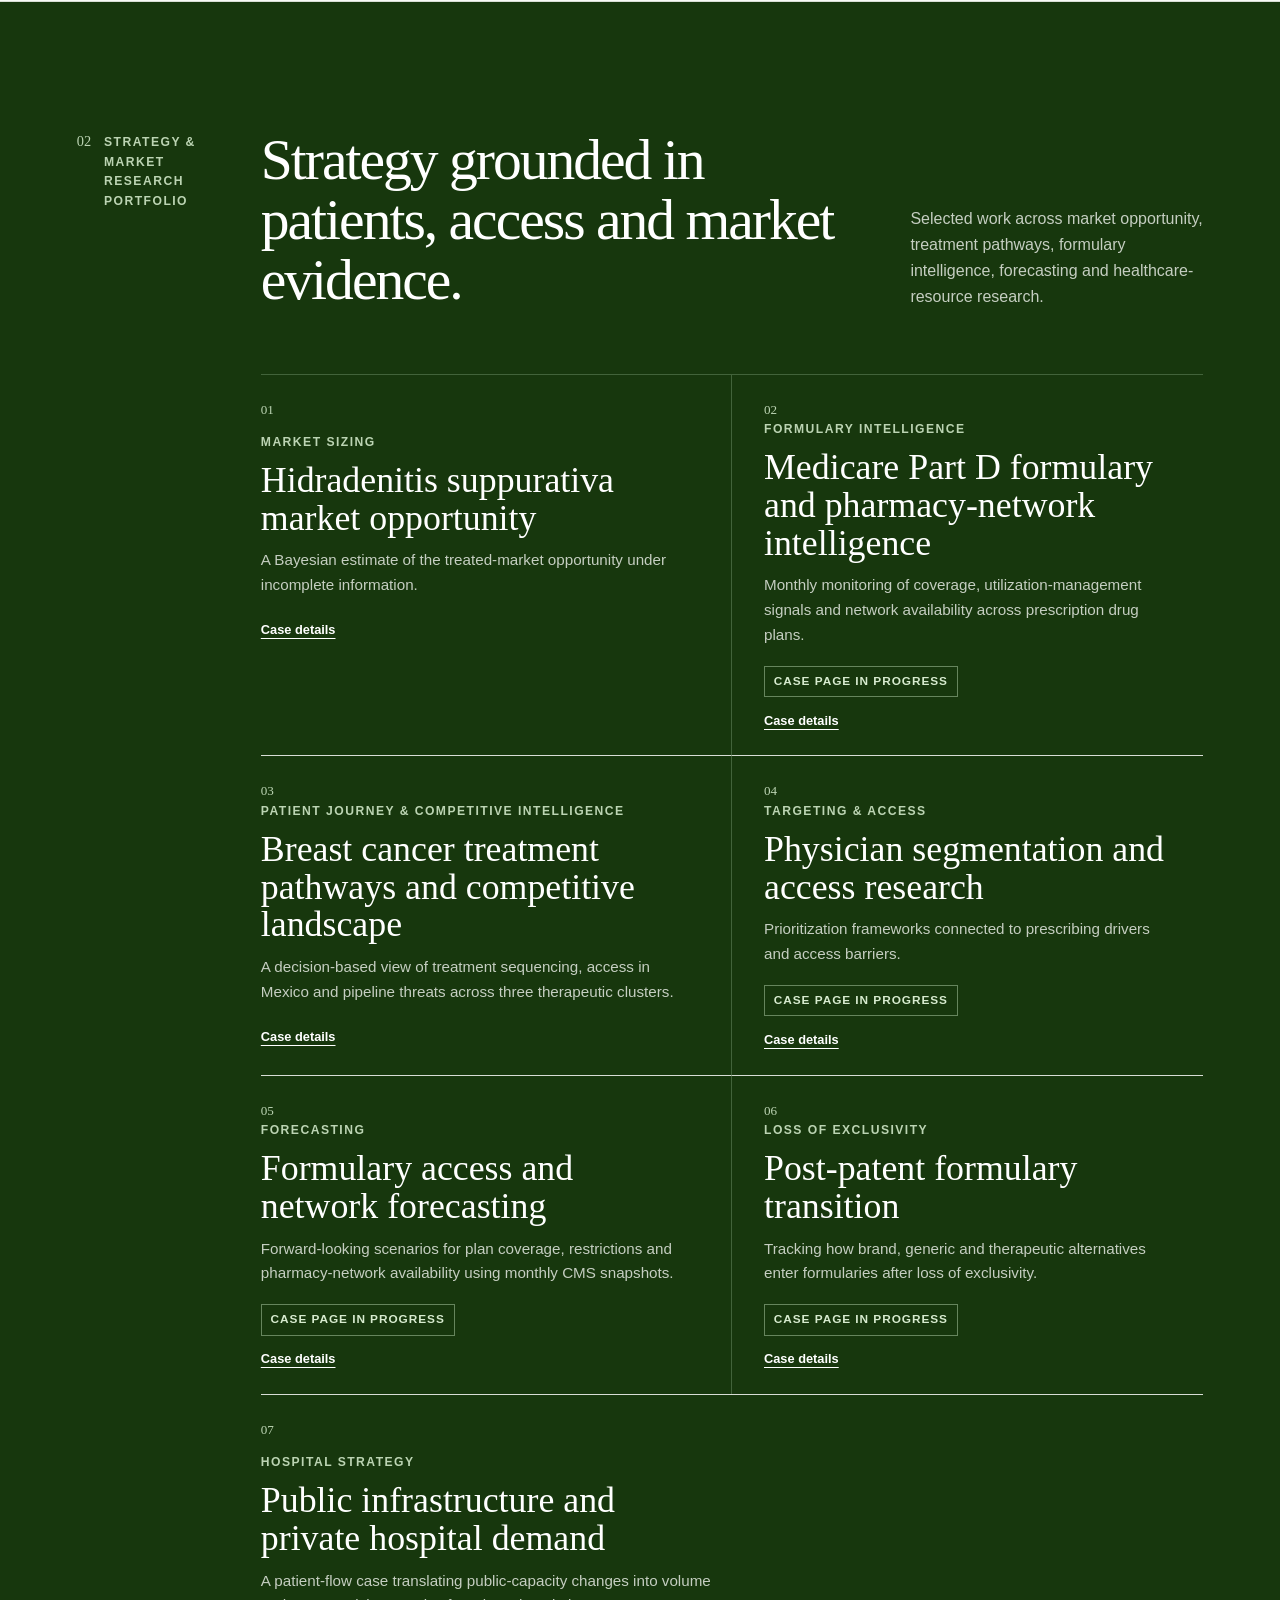
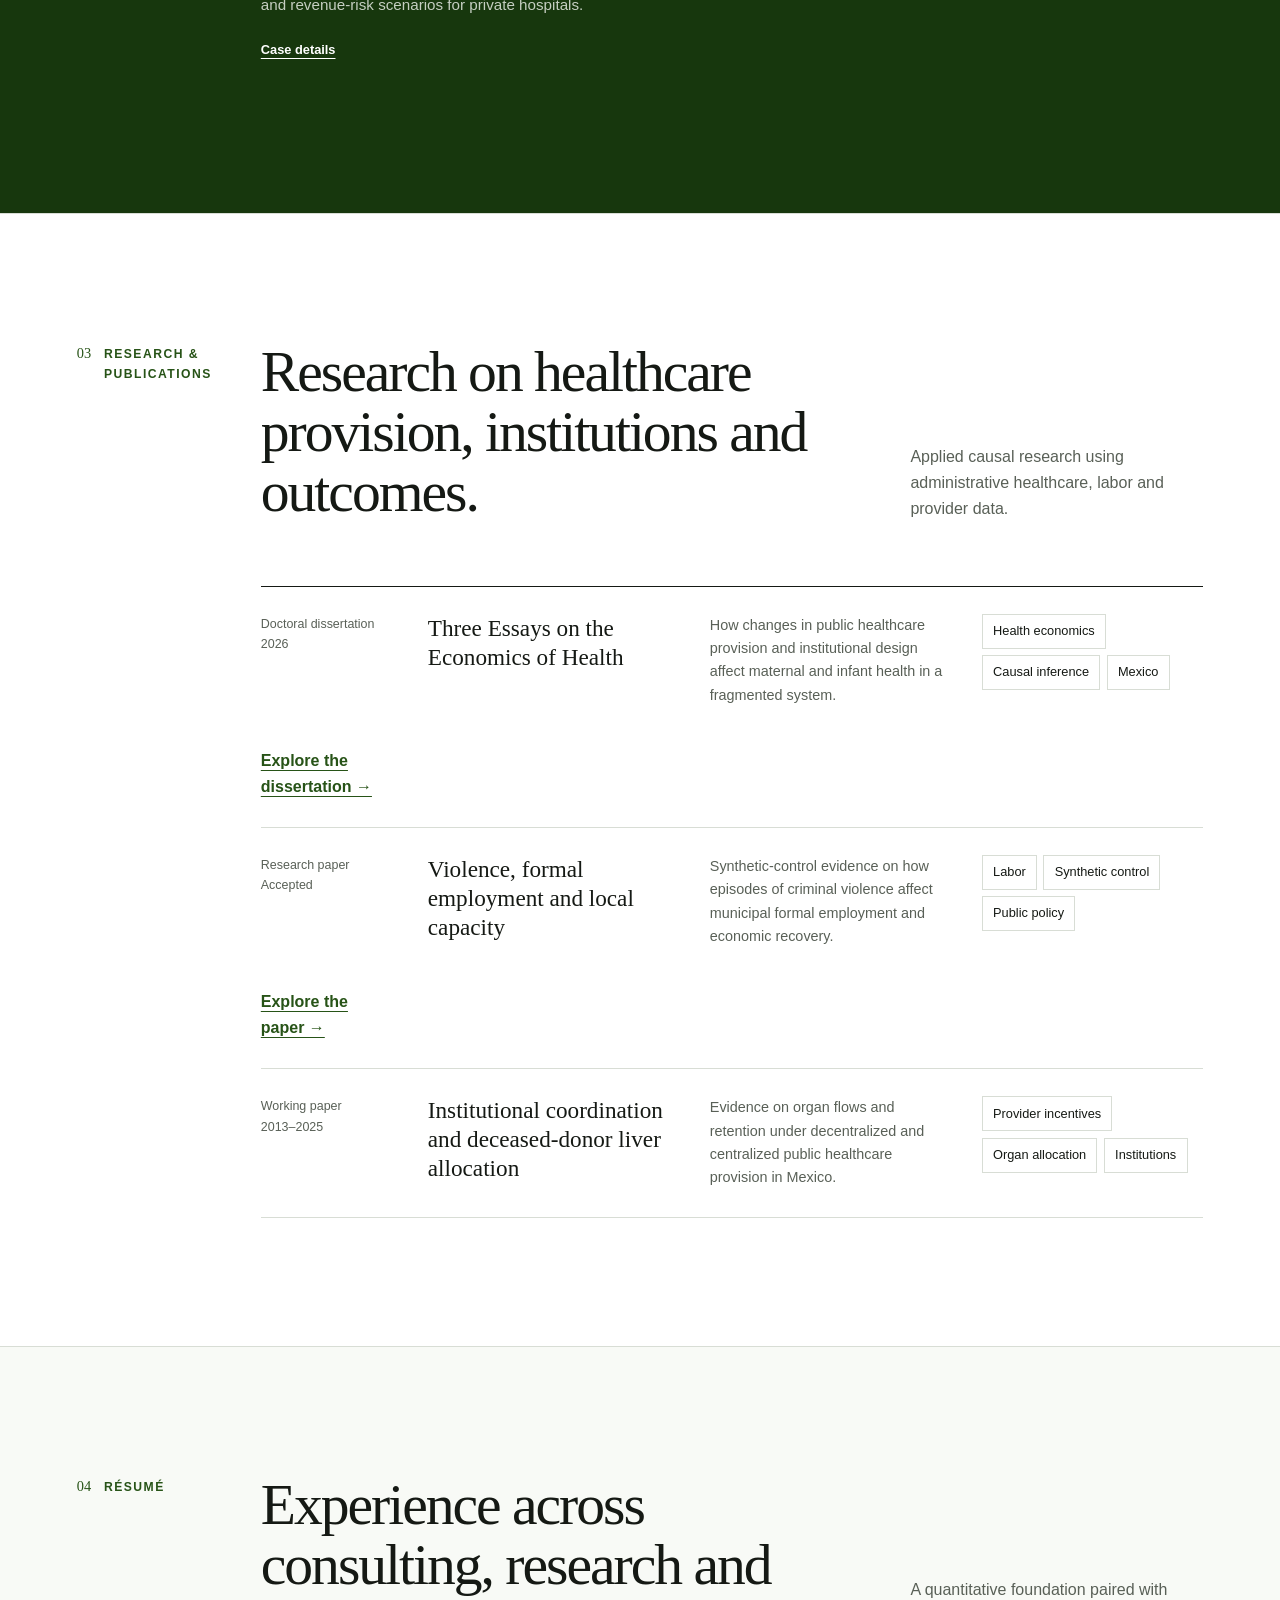
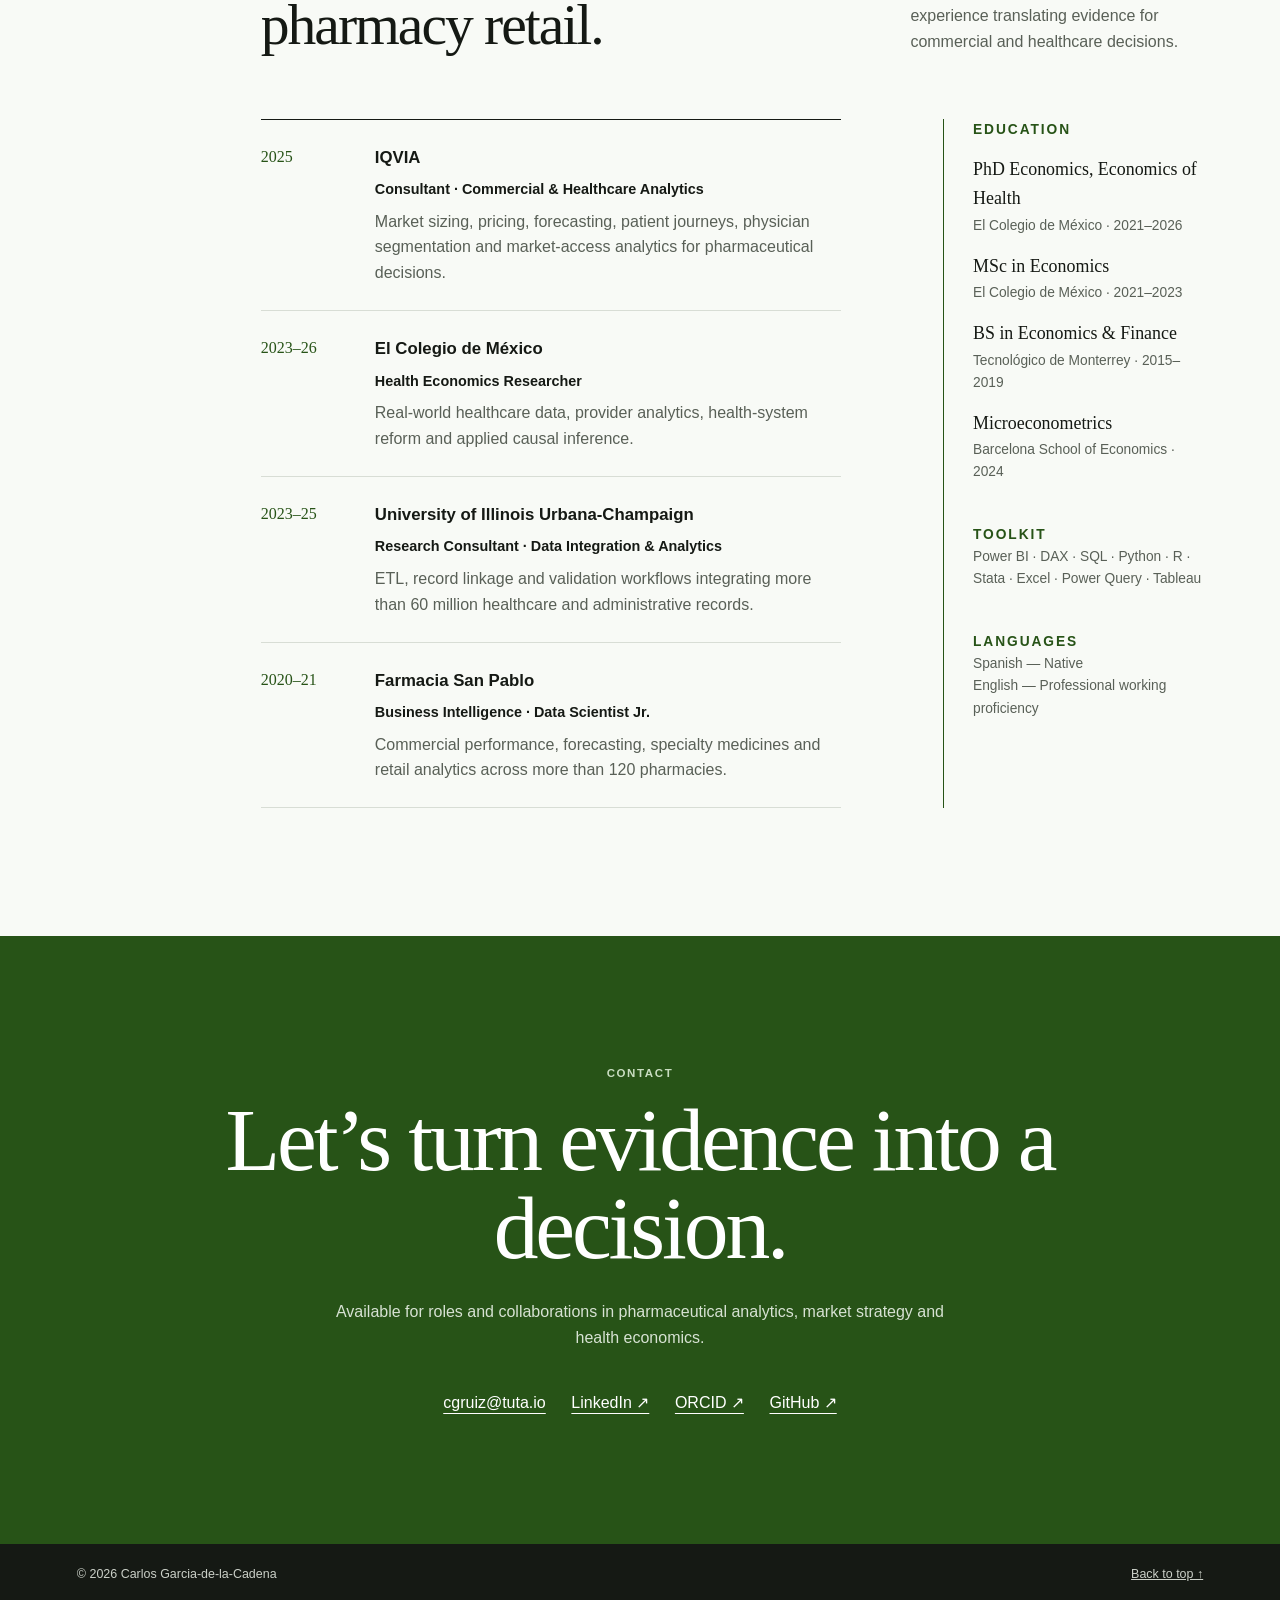
==== commit 8a70729e: "Add files via upload" ====
--- a/index.html
+++ b/index.html
@@ -25,9 +25,8 @@
     </button>
     <nav class="site-nav" id="site-nav" aria-label="Primary navigation">
       <a href="#about" data-i18n="navAbout">About</a>
+      <a href="#pharma" data-i18n="navPharma">Strategy & market research</a>
       <a href="#publications" data-i18n="navPublications">Publications</a>
-      <a href="#pharma" data-i18n="navPharma">Pharma portfolio</a>
-      <a href="#commercial" data-i18n="navCommercial">Commercial portfolio</a>
       <a href="#resume" data-i18n="navResume">Résumé</a>
       <a href="#contact" data-i18n="navContact">Contact</a>
     </nav>
@@ -53,8 +52,9 @@
         <aside class="hero-aside reveal" aria-label="Profile summary">
           <p class="eyebrow" data-i18n="profileLabel">Profile</p>
           <p class="profile-name">Carlos Garcia-de-la-Cadena</p>
+          <p class="profile-credential" data-i18n="profileCredential">PhD Economics, Economics of Health</p>
           <p data-i18n="profileRole">Applied economist and healthcare analytics professional</p>
-          <p class="location" data-i18n="location">Mexico City · Available for pharmaceutical analytics and strategy roles</p>
+          <p class="location" data-i18n="location">Mexico City</p>
         </aside>
       </div>
       <div class="proof-strip reveal" aria-label="Selected facts">
@@ -84,7 +84,7 @@
     </section>
 
     <section class="section publications" id="publications">
-      <div class="section-label reveal"><span>02</span><p data-i18n="publicationsLabel">Research & publications</p></div>
+      <div class="section-label reveal"><span>03</span><p data-i18n="publicationsLabel">Research & publications</p></div>
       <div class="section-content">
         <div class="section-heading reveal">
           <h2 data-i18n="publicationsTitle">Research on healthcare provision, institutions and outcomes.</h2>
@@ -115,12 +115,12 @@
       </div>
     </section>
 
-    <section class="section portfolio" id="pharma">
-      <div class="section-label reveal"><span>03</span><p data-i18n="pharmaLabel">Pharma portfolio</p></div>
+    <section class="section portfolio portfolio-alt" id="pharma">
+      <div class="section-label reveal"><span>02</span><p data-i18n="pharmaLabel">Strategy & market research portfolio</p></div>
       <div class="section-content">
         <div class="section-heading reveal">
-          <h2 data-i18n="pharmaTitle">Strategy grounded in patients, markets and evidence.</h2>
-          <p data-i18n="pharmaIntro">Selected work across market opportunity, pricing, access and specialty therapies. Client-sensitive details are intentionally omitted.</p>
+          <h2 data-i18n="pharmaTitle">Strategy grounded in patients, access and market evidence.</h2>
+          <p data-i18n="pharmaIntro">Selected work across market opportunity, treatment pathways, formulary intelligence, forecasting and healthcare-resource research.</p>
         </div>
         <div class="project-grid">
           <details class="project-card featured reveal">
@@ -141,29 +141,31 @@
           <details class="project-card reveal">
             <summary>
               <span class="project-number">02</span>
-              <span class="project-area" data-i18n="pricingForecasting">Pricing & forecasting</span>
-              <h3 data-i18n="pricingTitle">Specialty-biopharma pricing and revenue scenarios</h3>
-              <p data-i18n="pricingSummary">Competitive positioning, demand response and revenue implications under alternative assumptions.</p>
-              <span class="expand" data-i18n="openCase">Case details</span>
-            </summary>
-            <div class="project-detail">
-              <p><strong data-i18n="question">Question</strong><span data-i18n="pricingQuestion">How could price and competitor relationships change expected demand and revenue?</span></p>
-              <p><strong data-i18n="approach">Approach</strong><span data-i18n="pricingApproach">Combined cross-price relationships, forecasting and competitive evidence in a repeatable analytical workflow.</span></p>
-              <p><strong data-i18n="decision">Decision</strong><span data-i18n="pricingDecision">Clarified the trade-offs behind pricing, portfolio and market-entry scenarios while reducing recurring analytical time.</span></p>
+              <span class="project-area" data-i18n="pricingForecasting">Formulary intelligence</span>
+              <h3 data-i18n="pricingTitle">Medicare Part D formulary and pharmacy-network intelligence</h3>
+              <p data-i18n="pricingSummary">Monthly monitoring of coverage, utilization-management signals and network availability across prescription drug plans.</p>
+              <span class="project-status" data-i18n="pageInProgress">Case page in progress</span>
+              <span class="expand" data-i18n="openCase">Case details</span>
+            </summary>
+            <div class="project-detail">
+              <p><strong data-i18n="question">Question</strong><span data-i18n="pricingQuestion">How do formulary placement and pharmacy-network conditions vary across plans, geographies and time?</span></p>
+              <p><strong data-i18n="plannedApproach">Planned approach</strong><span data-i18n="pricingApproach">Structure CMS monthly formulary and pharmacy-network files into comparable plan, drug, restriction and geographic indicators.</span></p>
+              <p><strong data-i18n="expectedOutput">Expected output</strong><span data-i18n="pricingDecision">A monitoring framework for access changes, plan heterogeneity and competitive coverage signals, without treating formulary presence as observed prescribing.</span></p>
             </div>
           </details>
           <details class="project-card reveal">
             <summary>
               <span class="project-number">03</span>
-              <span class="project-area" data-i18n="patientJourney">Patient journey</span>
-              <h3 data-i18n="immunologyTitle">Immunology treatment pathways</h3>
-              <p data-i18n="immunologySummary">Patient flows and biologic market dynamics across four immune-mediated conditions.</p>
-              <span class="expand" data-i18n="openCase">Case details</span>
-            </summary>
-            <div class="project-detail">
-              <p><strong data-i18n="scope">Scope</strong><span data-i18n="immunologyScope">Psoriasis, psoriatic arthritis, rheumatoid arthritis and hidradenitis suppurativa.</span></p>
-              <p><strong data-i18n="approach">Approach</strong><span data-i18n="immunologyApproach">Connected epidemiology, treatment flows, clinical positioning and competitor evidence.</span></p>
-              <p><strong data-i18n="decision">Decision</strong><span data-i18n="immunologyDecision">Translated pathway bottlenecks and market dynamics into addressable-market and share implications.</span></p>
+              <span class="project-area" data-i18n="patientJourney">Patient journey & competitive intelligence</span>
+              <h3 data-i18n="immunologyTitle">Breast cancer treatment pathways and competitive landscape</h3>
+              <p data-i18n="immunologySummary">A decision-based view of treatment sequencing, access in Mexico and pipeline threats across three therapeutic clusters.</p>
+              <span class="expand" data-i18n="openCase">Case details</span>
+            </summary>
+            <div class="project-detail">
+              <p><strong data-i18n="scope">Scope</strong><span data-i18n="immunologyScope">HR+/HER2−, HER2+ and triple-negative breast cancer across early and advanced disease.</span></p>
+              <p><strong data-i18n="approach">Approach</strong><span data-i18n="immunologyApproach">Connected clinical gates, biomarkers, treatment exposure, Mexican access evidence and a date-stamped competitive pipeline.</span></p>
+              <p><strong data-i18n="decision">Decision</strong><span data-i18n="immunologyDecision">Clarified where each therapy fits, what limits effective access and which assets could reshape current standards of care.</span></p>
+              <a class="case-link" href="breast-cancer-patient-journey.html" data-i18n="viewJourneyCase">Explore the full case study →</a>
             </div>
           </details>
           <details class="project-card reveal">
@@ -172,51 +174,64 @@
               <span class="project-area" data-i18n="targetingAccess">Targeting & access</span>
               <h3 data-i18n="physicianTitle">Physician segmentation and access research</h3>
               <p data-i18n="physicianSummary">Prioritization frameworks connected to prescribing drivers and access barriers.</p>
+              <span class="project-status" data-i18n="pageInProgress">Case page in progress</span>
               <span class="expand" data-i18n="openCase">Case details</span>
             </summary>
             <div class="project-detail">
               <p><strong data-i18n="question">Question</strong><span data-i18n="physicianQuestion">Which customers should be prioritized, and what prevents patients from reaching treatment?</span></p>
-              <p><strong data-i18n="approach">Approach</strong><span data-i18n="physicianApproach">Developed segmentation logic and payer/physician research around needs, behaviors and barriers.</span></p>
-              <p><strong data-i18n="decision">Decision</strong><span data-i18n="physicianDecision">Produced practical implications for customer prioritization and commercial execution.</span></p>
+              <p><strong data-i18n="plannedApproach">Planned approach</strong><span data-i18n="physicianApproach">Develop segmentation logic and payer/physician research around needs, behaviors and barriers.</span></p>
+              <p><strong data-i18n="expectedOutput">Expected output</strong><span data-i18n="physicianDecision">Actionable implications for customer prioritization and commercial execution.</span></p>
             </div>
           </details>
           <details class="project-card reveal">
             <summary>
               <span class="project-number">05</span>
-              <span class="project-area" data-i18n="specialtyPortfolio">Specialty portfolio</span>
-              <h3 data-i18n="recoveryTitle">Specialty portfolio recovery</h3>
-              <p data-i18n="recoverySummary">Diagnosing category underperformance during a period of extraordinary disruption.</p>
-              <span class="expand" data-i18n="openCase">Case details</span>
-            </summary>
-            <div class="project-detail">
-              <p><strong data-i18n="question">Question</strong><span data-i18n="recoveryQuestion">Did declining sales reflect lower demand, changed purchasing behavior or product availability?</span></p>
-              <p><strong data-i18n="approach">Approach</strong><span data-i18n="recoveryApproach">Decomposed performance from category to molecule and integrated sales, forecast, loyalty, geography and inventory evidence.</span></p>
-              <p><strong data-i18n="decision">Decision</strong><span data-i18n="recoveryDecision">Focused recommendations on inventory allocation, continuity of supply and commercial priorities.</span></p>
-            </div>
-          </details>
-        </div>
-      </div>
-    </section>
-
-    <section class="section portfolio portfolio-alt" id="commercial">
-      <div class="section-label reveal"><span>04</span><p data-i18n="commercialLabel">Commercial portfolio</p></div>
-      <div class="section-content">
-        <div class="section-heading reveal">
-          <h2 data-i18n="commercialTitle">Analytics built around the next business action.</h2>
-          <p data-i18n="commercialIntro">Selected applications in sales performance, demand planning, customer behavior and retail execution.</p>
-        </div>
-        <div class="project-grid compact">
-          <details class="project-card reveal"><summary><span class="project-number">01</span><span class="project-area" data-i18n="forecasting">Forecasting</span><h3 data-i18n="forecastTitle">Sales forecast and stakeholder alignment</h3><p data-i18n="forecastSummary">Transparent assumptions and category-level expectations for annual planning.</p><span class="expand" data-i18n="openCase">Case details</span></summary><div class="project-detail"><p><strong data-i18n="approach">Approach</strong><span data-i18n="forecastApproach">Combined historical demand and category trends, then challenged and reconciled assumptions with commercial stakeholders.</span></p><p><strong data-i18n="decision">Decision</strong><span data-i18n="forecastDecision">Created alignment around expected performance, risks and commercial priorities.</span></p></div></details>
-          <details class="project-card reveal"><summary><span class="project-number">02</span><span class="project-area" data-i18n="businessIntelligence">Business intelligence</span><h3 data-i18n="dashboardTitle">Sales and profitability performance system</h3><p data-i18n="dashboardSummary">Automated KPIs across products, channels, geographies and time.</p><span class="expand" data-i18n="openCase">Case details</span></summary><div class="project-detail"><p><strong data-i18n="approach">Approach</strong><span data-i18n="dashboardApproach">Integrated transactional, inventory, product and customer data into repeatable reporting and dashboards.</span></p><p><strong data-i18n="decision">Decision</strong><span data-i18n="dashboardDecision">Enabled faster review of sales, margin, anomalies and areas requiring action.</span></p></div></details>
-          <details class="project-card reveal"><summary><span class="project-number">03</span><span class="project-area" data-i18n="demandPlanning">Demand planning</span><h3 data-i18n="inventoryTitle">Demand and inventory-risk forecasting</h3><p data-i18n="inventorySummary">Product- and pharmacy-level signals for potential shortages and demand shifts.</p><span class="expand" data-i18n="openCase">Case details</span></summary><div class="project-detail"><p><strong data-i18n="approach">Approach</strong><span data-i18n="inventoryApproach">Applied time-series and machine-learning methods across products, stores, channels and external variables.</span></p><p><strong data-i18n="decision">Decision</strong><span data-i18n="inventoryDecision">Supported inventory planning, availability and geographic prioritization.</span></p></div></details>
-          <details class="project-card reveal"><summary><span class="project-number">04</span><span class="project-area" data-i18n="customerAnalytics">Customer analytics</span><h3 data-i18n="loyaltyTitle">Specialty loyalty and consumption patterns</h3><p data-i18n="loyaltySummary">Refill, persistence, recurrence and repeat-purchase behavior.</p><span class="expand" data-i18n="openCase">Case details</span></summary><div class="project-detail"><p><strong data-i18n="approach">Approach</strong><span data-i18n="loyaltyApproach">Connected loyalty, transactions, therapy characteristics and customer behavior.</span></p><p><strong data-i18n="decision">Decision</strong><span data-i18n="loyaltyDecision">Generated insights for retention, category management and demand planning.</span></p></div></details>
-          <details class="project-card reveal"><summary><span class="project-number">05</span><span class="project-area" data-i18n="networkAnalytics">Network analytics</span><h3 data-i18n="networkTitle">Pharmacy network and geographic access</h3><p data-i18n="networkSummary">A unified view of customers, transactions, locations and travel times.</p><span class="expand" data-i18n="openCase">Case details</span></summary><div class="project-detail"><p><strong data-i18n="approach">Approach</strong><span data-i18n="networkApproach">Integrated customer identifiers, store locations, purchases and geographic measures across 120+ pharmacies.</span></p><p><strong data-i18n="decision">Decision</strong><span data-i18n="networkDecision">Identified geographic demand patterns and access gaps relevant to network decisions.</span></p></div></details>
+              <span class="project-area" data-i18n="forecasting">Forecasting</span>
+              <h3 data-i18n="forecastTitle">Formulary access and network forecasting</h3>
+              <p data-i18n="forecastSummary">Forward-looking scenarios for plan coverage, restrictions and pharmacy-network availability using monthly CMS snapshots.</p>
+              <span class="project-status" data-i18n="pageInProgress">Case page in progress</span>
+              <span class="expand" data-i18n="openCase">Case details</span>
+            </summary>
+            <div class="project-detail">
+              <p><strong data-i18n="plannedApproach">Planned approach</strong><span data-i18n="forecastApproach">Build monthly panels by plan, geography and product; separate persistence, entry, exit and restriction changes before projecting future access states.</span></p>
+              <p><strong data-i18n="expectedOutput">Expected output</strong><span data-i18n="forecastDecision">Transparent scenarios for access planning that explicitly separate coverage forecasts from prescription-demand forecasts.</span></p>
+            </div>
+          </details>
+          <details class="project-card reveal">
+            <summary>
+              <span class="project-number">06</span>
+              <span class="project-area" data-i18n="lossExclusivity">Loss of exclusivity</span>
+              <h3 data-i18n="loeTitle">Post-patent formulary transition</h3>
+              <p data-i18n="loeSummary">Tracking how brand, generic and therapeutic alternatives enter formularies after loss of exclusivity.</p>
+              <span class="project-status" data-i18n="pageInProgress">Case page in progress</span>
+              <span class="expand" data-i18n="openCase">Case details</span>
+            </summary>
+            <div class="project-detail">
+              <p><strong data-i18n="plannedApproach">Planned approach</strong><span data-i18n="loeApproach">Track monthly product presence, tier and utilization-management changes across plans around generic or biosimilar entry.</span></p>
+              <p><strong data-i18n="expectedOutput">Expected output</strong><span data-i18n="loeDecision">A framework that separates early formulary-displacement signals from actual prescription switching and defines the claims evidence needed to quantify uptake.</span></p>
+            </div>
+          </details>
+          <details class="project-card reveal">
+            <summary>
+              <span class="project-number">07</span>
+              <span class="project-area" data-i18n="hospitalAnalytics">Hospital strategy</span>
+              <h3 data-i18n="hospitalTitle">Public infrastructure and private hospital demand</h3>
+              <p data-i18n="hospitalSummary">A patient-flow case translating public-capacity changes into volume and revenue-risk scenarios for private hospitals.</p>
+              <span class="expand" data-i18n="openCase">Case details</span>
+            </summary>
+            <div class="project-detail">
+              <p><strong data-i18n="question">Question</strong><span data-i18n="hospitalQuestion">How can new public capacity reshape local private-hospital demand and expose fixed-cost service lines to volume risk?</span></p>
+              <p><strong data-i18n="approach">Approach</strong><span data-i18n="hospitalApproach">Translated administrative patient-flow evidence into an incumbent-hospital scenario, an editable revenue-at-risk calculator and public-network reallocation signals.</span></p>
+              <p><strong data-i18n="decision">Decision</strong><span data-i18n="hospitalDecision">Clarified which infrastructure and referral-system changes hospital leaders should monitor before demand shifts become visible in financial performance.</span></p>
+              <a class="case-link" href="hospital-strategy.html" data-i18n="viewHospitalCase">Explore the full case study →</a>
+            </div>
+          </details>
         </div>
       </div>
     </section>
 
     <section class="section resume" id="resume">
-      <div class="section-label reveal"><span>05</span><p data-i18n="resumeLabel">Résumé</p></div>
+      <div class="section-label reveal"><span>04</span><p data-i18n="resumeLabel">Résumé</p></div>
       <div class="section-content">
         <div class="section-heading reveal">
           <h2 data-i18n="resumeTitle">Experience across consulting, research and pharmacy retail.</h2>
@@ -232,7 +247,7 @@
           <aside class="resume-aside reveal">
             <div>
               <p class="eyebrow" data-i18n="education">Education</p>
-              <h3 data-i18n="phd">PhD in Economics</h3><p>El Colegio de México · 2021–2026</p>
+              <h3 data-i18n="phd">PhD Economics, Economics of Health</h3><p>El Colegio de México · 2021–2026</p>
               <h3 data-i18n="msc">MSc in Economics</h3><p>El Colegio de México · 2021–2023</p>
               <h3 data-i18n="bs">BS in Economics & Finance</h3><p>Tecnológico de Monterrey · 2015–2019</p>
               <h3>Microeconometrics</h3><p>Barcelona School of Economics · 2024</p>
@@ -253,7 +268,7 @@
     <section class="contact" id="contact">
       <p class="eyebrow reveal" data-i18n="contactLabel">Contact</p>
       <h2 class="reveal" data-i18n="contactTitle">Let’s turn evidence into a decision.</h2>
-      <p class="reveal" data-i18n="contactText">Open to conversations about pharmaceutical analytics, business intelligence, market strategy and health economics.</p>
+      <p class="reveal" data-i18n="contactText">Available for roles and collaborations in pharmaceutical analytics, market strategy and health economics.</p>
       <div class="contact-links reveal">
         <a href="mailto:cgruiz@tuta.io">cgruiz@tuta.io</a>
         <a href="https://www.linkedin.com/in/cgruiz0" target="_blank" rel="noreferrer">LinkedIn ↗</a>
--- a/styles.css
+++ b/styles.css
@@ -48,7 +48,7 @@
 .wordmark > span:first-child { display: grid; place-items: center; width: 34px; height: 34px; border: 1px solid var(--green); color: var(--green); font-family: var(--serif); font-size: 1.08rem; }
 .wordmark-name { font-size: .92rem; }
 .site-nav { display: flex; align-items: center; gap: 1.35rem; }
-.site-nav a { position: relative; text-decoration: none; color: #30362e; font-size: .82rem; font-weight: 600; }
+.site-nav a { position: relative; text-decoration: none; color: #30362e; font-size: .88rem; font-weight: 600; }
 .site-nav a::after { content: ""; position: absolute; left: 0; bottom: -.4rem; width: 100%; height: 1px; background: var(--green); transform: scaleX(0); transform-origin: left; transition: transform .2s ease; }
 .site-nav a:hover::after, .site-nav a:focus-visible::after { transform: scaleX(1); }
 .language-switch { display: flex; gap: .35rem; align-items: center; font-size: .78rem; }
@@ -60,7 +60,7 @@
 .hero-kicker { max-width: var(--max); width: 100%; margin: 0 auto 2rem; color: var(--green); text-transform: uppercase; letter-spacing: .16em; font-size: .76rem; font-weight: 750; }
 .hero-grid { max-width: var(--max); width: 100%; margin: 0 auto; display: grid; grid-template-columns: minmax(0, 2.4fr) minmax(250px, .8fr); gap: clamp(3rem, 8vw, 8rem); align-items: end; }
 h1, h2 { font-family: var(--serif); font-weight: 500; letter-spacing: -.035em; }
-h1 { margin: 0; max-width: 950px; font-size: clamp(3.5rem, 7.4vw, 7.3rem); line-height: .93; }
+h1 { margin: 0; max-width: 950px; font-size: clamp(3.5rem, 6.5vw, 6.2rem); line-height: .95; }
 .hero-lede { max-width: 790px; margin: 2.2rem 0 0; font-size: clamp(1.15rem, 1.7vw, 1.55rem); line-height: 1.5; color: #41483e; }
 .hero-actions { display: flex; flex-wrap: wrap; gap: .75rem; margin-top: 2rem; }
 .button { display: inline-flex; align-items: center; justify-content: center; min-height: 48px; padding: .75rem 1.1rem; border: 1px solid var(--green); text-decoration: none; font-size: .88rem; font-weight: 700; transition: background .2s, color .2s, transform .2s; }
@@ -72,7 +72,8 @@
 .hero-aside { padding: 1.5rem 0 .5rem 1.5rem; border-left: 1px solid var(--green); }
 .hero-aside p { margin: 0 0 .65rem; }
 .hero-aside .profile-name { font-family: var(--serif); font-size: 1.5rem; line-height: 1.15; }
-.hero-aside .location { margin-top: 1.6rem; color: var(--muted); font-size: .86rem; }
+.hero-aside .profile-credential { color: var(--green); font-size: .9rem; font-weight: 700; line-height: 1.35; }
+.hero-aside .location { margin-top: 1.4rem; color: var(--muted); font-size: .9rem; }
 .eyebrow { margin: 0 0 .8rem; color: var(--green); font-size: .72rem; font-weight: 750; text-transform: uppercase; letter-spacing: .14em; }
 .proof-strip { max-width: var(--max); width: 100%; margin: clamp(4rem, 8vw, 7rem) auto 0; display: grid; grid-template-columns: repeat(3, 1fr); border-top: 1px solid var(--line); }
 .proof-strip div { display: grid; grid-template-columns: auto 1fr; gap: 1rem; align-items: center; padding: 1.35rem 1.5rem 1.35rem 0; border-right: 1px solid var(--line); }
@@ -87,13 +88,13 @@
 .section-label p { margin: 0; font-size: .76rem; font-weight: 700; text-transform: uppercase; letter-spacing: .12em; }
 .section-content { min-width: 0; max-width: 1060px; }
 .section-heading { display: grid; grid-template-columns: minmax(0, 2fr) minmax(250px, 1fr); gap: clamp(2rem, 5vw, 5rem); align-items: end; margin-bottom: clamp(2.5rem, 5vw, 4.5rem); }
-.section h2 { margin: 0; font-size: clamp(2.5rem, 5vw, 4.8rem); line-height: 1.02; }
+.section h2 { margin: 0; font-size: clamp(2.5rem, 4.5vw, 4.2rem); line-height: 1.04; }
 .section-heading > p { margin: 0; color: var(--muted); }
 .about-grid { display: grid; grid-template-columns: minmax(0, 1.2fr) minmax(300px, 1fr); gap: clamp(3rem, 8vw, 8rem); }
 .prose { font-size: 1.06rem; color: #3e453c; }
 .prose p:first-child { margin-top: 0; }
 .capability-list { display: flex; flex-wrap: wrap; gap: .5rem; margin-top: 2rem; }
-.capability-list span, .tags span { border: 1px solid var(--line); padding: .38rem .64rem; background: color-mix(in srgb, var(--white) 55%, transparent); font-size: .76rem; }
+.capability-list span, .tags span { border: 1px solid var(--line); padding: .38rem .64rem; background: color-mix(in srgb, var(--white) 55%, transparent); font-size: .8rem; }
 
 .publications { background: var(--white); }
 .publication-list { border-top: 1px solid var(--ink); }
@@ -108,24 +109,28 @@
 .portfolio-alt .section-heading > p, .portfolio-alt .project-card summary > p { color: #c5cec1; }
 .portfolio-alt .project-card, .portfolio-alt .project-card:first-child { border-color: #42633a; }
 .portfolio-alt .project-detail { border-color: #42633a; color: #d8e0d4; }
+.portfolio-alt .case-link { color: #d7ebcf; }
 .project-grid { display: grid; grid-template-columns: repeat(2, minmax(0, 1fr)); }
 .project-card { border-top: 1px solid var(--ink); border-right: 1px solid var(--line); }
 .project-card:nth-child(even), .project-card:last-child { border-right: 0; }
 .project-card:nth-child(n+3) { border-top-color: var(--line); }
-.project-card summary { position: relative; min-height: 320px; display: flex; flex-direction: column; padding: 1.5rem 2rem 1.5rem 0; cursor: pointer; list-style: none; }
+.project-card summary { position: relative; min-height: 290px; display: flex; flex-direction: column; padding: 1.5rem 2rem 1.5rem 0; cursor: pointer; list-style: none; }
 .project-card:nth-child(even) summary { padding-left: 2rem; }
 .project-card summary::-webkit-details-marker { display: none; }
 .project-number { color: var(--green); font-family: var(--serif); font-size: .82rem; }
-.project-area { margin-top: auto; color: var(--green); font-size: .71rem; font-weight: 750; text-transform: uppercase; letter-spacing: .12em; }
+.project-area { margin-top: auto; color: var(--green); font-size: .76rem; font-weight: 750; text-transform: uppercase; letter-spacing: .12em; }
 .project-card h3 { margin: .6rem 0 .7rem; max-width: 450px; font-family: var(--serif); font-size: clamp(1.65rem, 2.8vw, 2.45rem); line-height: 1.05; font-weight: 500; }
-.project-card summary > p { margin: 0; max-width: 470px; color: var(--muted); font-size: .88rem; }
-.expand { margin-top: 1.4rem; font-size: .76rem; font-weight: 700; text-decoration: underline; text-underline-offset: .25rem; }
+.project-card summary > p { margin: 0; max-width: 470px; color: var(--muted); font-size: .95rem; }
+.expand { margin-top: 1.4rem; font-size: .8rem; font-weight: 700; text-decoration: underline; text-underline-offset: .25rem; }
+.project-status { align-self: flex-start; margin-top: 1.15rem; padding: .32rem .55rem; border: 1px solid #66855d; color: #d7ebcf; font-size: .74rem; font-weight: 750; text-transform: uppercase; letter-spacing: .08em; }
+.project-status + .expand { margin-top: .85rem; }
 .project-detail { margin: 0 2rem 2rem 0; padding-top: 1.25rem; border-top: 1px solid var(--line); color: #3d443b; font-size: .9rem; }
 .project-card:nth-child(even) .project-detail { margin-left: 2rem; }
 .project-detail p { display: grid; grid-template-columns: 90px 1fr; gap: 1rem; margin: 0 0 .9rem; }
 .project-detail strong { color: inherit; }
-.project-card[open] summary { min-height: 260px; }
+.project-card[open] summary { min-height: 235px; }
 .case-link { display: inline-block; margin-top: .55rem; color: var(--green); font-weight: 750; text-underline-offset: .25rem; }
+.project-grid > .project-card:last-child:nth-child(odd) { grid-column: 1 / -1; border-right: 0; }
 
 .resume-layout { display: grid; grid-template-columns: minmax(0, 2.1fr) minmax(260px, .9fr); gap: clamp(3rem, 8vw, 7rem); }
 .timeline { border-top: 1px solid var(--ink); }
@@ -156,9 +161,160 @@
   .site-header { grid-template-columns: 1fr auto auto; }
   .wordmark-name { display: none; }
   .site-nav { gap: .9rem; }
-  .site-nav a { font-size: .76rem; }
+  .site-nav a { font-size: .82rem; }
   .publication { grid-template-columns: 120px 1fr 1fr; }
   .publication .tags { grid-column: 2 / -1; }
+}
+
+/* Breast cancer patient journey */
+.breast-cancer-page {
+  --bc-berry: #713246;
+  --bc-berry-soft: #f5e9ed;
+  --bc-gold: #b78a3c;
+}
+.bc-hero { background: linear-gradient(135deg, #fbfcf9 0%, #f6f8f3 64%, #f5e9ed 100%); }
+.bc-overview .integrity-note, .bc-pipeline .integrity-note { margin-top: clamp(3rem, 7vw, 6rem); }
+
+.bc-journey-flow {
+  display: grid;
+  grid-template-columns: repeat(8, minmax(145px, 1fr));
+  gap: 1px;
+  overflow-x: auto;
+  padding-bottom: .75rem;
+  background: var(--line);
+  border: 1px solid var(--line);
+  scrollbar-color: var(--green) var(--green-soft);
+}
+.bc-journey-flow article {
+  position: relative;
+  min-height: 145px;
+  display: flex;
+  flex-direction: column;
+  justify-content: space-between;
+  padding: 1.15rem;
+  background: var(--white);
+}
+.bc-journey-flow article::after {
+  content: "→";
+  position: absolute;
+  right: -.66rem;
+  top: 50%;
+  z-index: 2;
+  display: grid;
+  place-items: center;
+  width: 1.3rem;
+  height: 1.3rem;
+  border: 1px solid var(--green);
+  border-radius: 50%;
+  background: var(--paper);
+  color: var(--green);
+  font-size: .72rem;
+  transform: translateY(-50%);
+}
+.bc-journey-flow article:last-of-type::after { display: none; }
+.bc-journey-flow article span { color: var(--green); font-family: var(--serif); font-size: .8rem; }
+.bc-journey-flow article strong { font-family: var(--serif); font-size: 1.08rem; font-weight: 500; line-height: 1.22; }
+.bc-journey-flow > i { display: none; }
+
+.bc-gate-grid {
+  display: grid;
+  grid-template-columns: repeat(3, 1fr);
+  margin-top: clamp(2.5rem, 5vw, 4rem);
+  border-top: 1px solid var(--ink);
+  border-left: 1px solid var(--line);
+}
+.bc-gate-grid article { min-height: 190px; padding: 1.35rem; border-right: 1px solid var(--line); border-bottom: 1px solid var(--line); }
+.bc-gate-grid article > span { color: var(--bc-berry); font-family: var(--serif); }
+.bc-gate-grid h3 { margin: 2.2rem 0 .35rem; font-family: var(--serif); font-size: 1.45rem; font-weight: 500; }
+.bc-gate-grid p { margin: 0; color: var(--muted); font-size: .86rem; }
+
+.bc-pathways { background: var(--green-dark); color: var(--white); }
+.bc-pathways .case-index, .bc-pathways .eyebrow { color: #bcd4b3; }
+.bc-pathways .case-section-head > p:last-child { color: #c5cec1; }
+.bc-tabs { display: flex; gap: .4rem; margin-bottom: 1px; border-bottom: 1px solid #42633a; }
+.bc-tabs button { border: 1px solid #42633a; border-bottom: 0; background: transparent; color: #d7e2d3; padding: .9rem 1.25rem; cursor: pointer; font-weight: 750; }
+.bc-tabs button[aria-selected="true"] { background: var(--white); color: var(--green-dark); }
+.bc-tabs button:focus-visible { outline: 2px solid #d6b977; outline-offset: 2px; }
+.bc-tab-panel { padding: clamp(2rem, 5vw, 4rem); background: var(--white); color: var(--ink); }
+.bc-setting-grid { display: grid; grid-template-columns: repeat(2, minmax(0, 1fr)); gap: clamp(2rem, 6vw, 6rem); }
+.bc-setting-grid article + article { padding-left: clamp(2rem, 5vw, 5rem); border-left: 1px solid var(--line); }
+.bc-setting-grid h3 { margin: .6rem 0 1.4rem; font-family: var(--serif); font-size: clamp(1.7rem, 3vw, 2.7rem); font-weight: 500; line-height: 1.08; }
+.bc-setting-grid ol { margin: 0; padding-left: 1.25rem; color: #41483e; }
+.bc-setting-grid li { padding: .45rem 0 .45rem .4rem; }
+.bc-biomarkers { display: flex; flex-wrap: wrap; gap: .45rem; margin-top: 2.5rem; padding-top: 1.3rem; border-top: 1px solid var(--line); }
+.bc-biomarkers span { padding: .35rem .6rem; border: 1px solid var(--green); color: var(--green); font-size: .74rem; font-weight: 700; }
+
+.bc-table-wrap { margin-top: clamp(3rem, 7vw, 6rem); overflow-x: auto; }
+.bc-table { width: 100%; min-width: 760px; border-collapse: collapse; background: var(--white); color: var(--ink); }
+.bc-table caption { padding: 0 0 1rem; color: inherit; font-family: var(--serif); font-size: 1.4rem; text-align: left; }
+.bc-table th, .bc-table td { padding: 1rem 1.1rem; border-top: 1px solid var(--line); text-align: left; vertical-align: top; }
+.bc-table th { color: var(--green); font-size: .72rem; text-transform: uppercase; letter-spacing: .08em; }
+.bc-table td:first-child { font-weight: 700; }
+.bc-table tbody tr:last-child td { border-bottom: 1px solid var(--line); }
+.bc-pathways .bc-table caption { color: var(--white); }
+
+.bc-access-ladder { display: grid; grid-template-columns: repeat(6, 1fr); border: 1px solid var(--line); }
+.bc-access-ladder article { min-height: 175px; display: flex; flex-direction: column; padding: 1.15rem; border-right: 1px solid var(--line); background: var(--white); }
+.bc-access-ladder article:last-child { border-right: 0; }
+.bc-access-ladder article > span { color: var(--green); font-family: var(--serif); font-size: 1.35rem; }
+.bc-access-ladder strong { margin-top: auto; font-family: var(--serif); font-weight: 500; line-height: 1.2; }
+.bc-access-ladder small { margin-top: .4rem; color: var(--muted); line-height: 1.35; }
+.bc-access-ladder .nv { background: #f3f0e7; }
+.bc-friction-grid { display: grid; grid-template-columns: repeat(4, 1fr); margin-top: 3rem; border-top: 1px solid var(--ink); }
+.bc-friction-grid article { padding: 1.4rem 1.4rem 1.4rem 0; border-right: 1px solid var(--line); }
+.bc-friction-grid article + article { padding-left: 1.4rem; }
+.bc-friction-grid article:last-child { border-right: 0; }
+.bc-friction-grid h3 { margin: 0 0 .6rem; font-family: var(--serif); font-size: 1.35rem; font-weight: 500; }
+.bc-friction-grid p { margin: 0; color: var(--muted); font-size: .86rem; }
+
+.bc-pipeline { background: var(--white); }
+.bc-risk-legend { display: grid; grid-template-columns: repeat(3, 1fr); border: 1px solid var(--line); }
+.bc-risk-legend > span { position: relative; min-height: 110px; display: grid; grid-template-columns: 14px 1fr; align-content: center; gap: .2rem .7rem; padding: 1.2rem; border-right: 1px solid var(--line); }
+.bc-risk-legend > span:last-child { border-right: 0; }
+.bc-risk-legend i { width: 10px; height: 10px; margin-top: .35rem; border-radius: 50%; }
+.bc-risk-legend b { font-family: var(--serif); font-size: 1.2rem; font-weight: 500; }
+.bc-risk-legend small { grid-column: 2; color: var(--muted); }
+.risk-high { background: var(--bc-berry); }
+.risk-medium { background: var(--bc-gold); }
+.risk-watch { background: var(--green); }
+.risk-pill { display: inline-block; padding: .25rem .55rem; color: var(--white); font-size: .72rem; font-weight: 750; }
+.risk-pill.high { background: var(--bc-berry); }
+.risk-pill.medium { background: var(--bc-gold); color: var(--ink); }
+.bc-pipeline-table td:last-child { width: 90px; }
+
+.bc-evidence { background: #f3f6f0; }
+.bc-skills { background: var(--green); }
+.bc-skills .case-index, .bc-skills .case-benefits-intro > p { color: #c9ddc1; }
+.bc-skills h2, .bc-skills .benefit-grid h3 { color: var(--white); }
+.bc-skills .benefit-grid { border-color: #5d7f52; }
+.bc-skills .benefit-grid article { border-color: #5d7f52; }
+.bc-skills .benefit-grid article > span, .bc-skills .benefit-grid p { color: #d7e2d3; }
+
+@media (max-width: 1080px) {
+  .bc-access-ladder { grid-template-columns: repeat(3, 1fr); }
+  .bc-access-ladder article:nth-child(3) { border-right: 0; }
+  .bc-access-ladder article:nth-child(-n+3) { border-bottom: 1px solid var(--line); }
+  .bc-friction-grid { grid-template-columns: repeat(2, 1fr); }
+  .bc-friction-grid article:nth-child(2) { border-right: 0; }
+  .bc-friction-grid article:nth-child(-n+2) { border-bottom: 1px solid var(--line); }
+}
+
+@media (max-width: 820px) {
+  .project-grid > .project-card:last-child:nth-child(odd) { grid-column: auto; }
+  .bc-gate-grid, .bc-setting-grid, .bc-risk-legend { grid-template-columns: 1fr; }
+  .bc-setting-grid article + article { padding: 2rem 0 0; border-top: 1px solid var(--line); border-left: 0; }
+  .bc-tabs { overflow-x: auto; }
+  .bc-tabs button { flex: 0 0 auto; }
+  .bc-risk-legend > span { border-right: 0; border-bottom: 1px solid var(--line); }
+  .bc-risk-legend > span:last-child { border-bottom: 0; }
+}
+
+@media (max-width: 600px) {
+  .bc-access-ladder, .bc-friction-grid { grid-template-columns: 1fr; }
+  .bc-access-ladder article, .bc-access-ladder article:nth-child(3), .bc-friction-grid article, .bc-friction-grid article:nth-child(2) { min-height: auto; padding: 1.15rem; border-right: 0; border-bottom: 1px solid var(--line); }
+  .bc-access-ladder article:last-child, .bc-friction-grid article:last-child { border-bottom: 0; }
+  .bc-access-ladder strong { margin-top: 1.6rem; }
+  .bc-tab-panel { padding: 1.4rem; }
 }
 @media (max-width: 820px) {
   .site-header { grid-template-columns: 1fr auto auto; padding: 0 1.25rem; }
@@ -179,7 +335,7 @@
   .project-grid { grid-template-columns: 1fr; }
   .project-card, .project-card:nth-child(even), .project-card:last-child { border-right: 0; border-top: 1px solid var(--line); }
   .project-card:first-child { border-top-color: var(--ink); }
-  .project-card summary, .project-card:nth-child(even) summary { min-height: 290px; padding: 1.5rem 0; }
+  .project-card summary, .project-card:nth-child(even) summary { min-height: 260px; padding: 1.5rem 0; }
   .project-card:nth-child(even) .project-detail, .project-detail { margin: 0 0 2rem; }
   .resume-aside { padding: 1.5rem 0 0; border-left: 0; border-top: 1px solid var(--green); }
 }
@@ -481,3 +637,64 @@
 .violence-publication .thesis-unavailable { padding-top: 1.25rem; border-top: 1px solid var(--ink); }
 @media (max-width: 980px) { .violence-case-grid, .violence-result-grid { grid-template-columns: 1fr; } .violence-case-grid article, .violence-result-grid article { min-height: auto; } .healthcare-chain { grid-template-columns: 1fr; gap: 0; } .healthcare-chain i { width: 1px; height: 28px; justify-self: center; } .healthcare-chain article { min-height: 145px; } }
 @media (max-width: 720px) { .healthcare-evidence-grid { grid-template-columns: 1fr; } .healthcare-evidence-grid article { min-height: auto; } }
+
+/* Hospital strategy case */
+.hospital-hero h1 { max-width: 980px; font-size: clamp(3.25rem, 6.2vw, 6.35rem); }
+.hospital-evidence { background: var(--white); }
+.hospital-evidence-grid { display: grid; grid-template-columns: repeat(2, 1fr); margin-top: clamp(3rem, 6vw, 5.5rem); border-top: 1px solid var(--ink); border-left: 1px solid var(--line); }
+.hospital-evidence-grid article { min-height: 280px; padding: clamp(1.5rem, 3vw, 2.6rem); border-right: 1px solid var(--line); border-bottom: 1px solid var(--line); }
+.hospital-evidence-grid strong { display: block; color: var(--green); font-family: var(--serif); font-size: clamp(3rem, 6vw, 5.4rem); font-weight: 500; line-height: 1; }
+.hospital-evidence-grid h3 { max-width: 480px; margin: 1.4rem 0 .65rem; font-family: var(--serif); font-size: clamp(1.45rem, 2.6vw, 2.2rem); font-weight: 500; }
+.hospital-evidence-grid p:last-child { max-width: 560px; color: var(--muted); font-size: .88rem; }
+.hospital-evidence-grid .evidence-feature { background: var(--green-dark); color: var(--white); }
+.hospital-evidence-grid .evidence-feature strong { color: #d8e8d1; }
+.hospital-evidence-grid .evidence-feature p { color: #c6d2c2; }
+.scenario-workbench { display: grid; grid-template-columns: minmax(260px, .72fr) minmax(0, 1.28fr); margin-top: clamp(3rem, 6vw, 5.5rem); border: 1px solid var(--line); }
+.scenario-inputs { padding: clamp(1.5rem, 4vw, 3.2rem); background: var(--green-dark); color: var(--white); }
+.scenario-inputs label { display: block; margin-bottom: 1.6rem; color: #d7e2d3; font-size: .8rem; font-weight: 750; text-transform: uppercase; letter-spacing: .06em; }
+.scenario-inputs input { width: 100%; margin-top: .65rem; padding: .85rem .9rem; border: 1px solid #789070; border-radius: 0; outline: none; background: rgba(255,255,255,.08); color: var(--white); font: 500 1.15rem var(--sans); font-variant-numeric: tabular-nums; }
+.scenario-inputs input:focus { border-color: var(--white); box-shadow: 0 0 0 2px rgba(255,255,255,.2); }
+.scenario-inputs p { margin: 2.4rem 0 0; color: #bfcdbb; font-size: .8rem; }
+.scenario-results { display: grid; grid-template-columns: repeat(2, 1fr); background: var(--line); gap: 1px; }
+.scenario-results article { min-height: 180px; display: flex; flex-direction: column; justify-content: space-between; padding: clamp(1.3rem, 3vw, 2.2rem); background: var(--white); }
+.scenario-results span { max-width: 220px; color: var(--muted); font-size: .76rem; text-transform: uppercase; letter-spacing: .07em; }
+.scenario-results strong { color: var(--green); font-family: var(--serif); font-size: clamp(2rem, 4vw, 3.8rem); font-weight: 500; line-height: 1.05; font-variant-numeric: tabular-nums; }
+.scenario-results .scenario-accent { background: var(--green-soft); }
+.scenario-results .scenario-wide { grid-column: 1 / -1; min-height: 150px; }
+.scenario-results .scenario-wide strong { font-size: clamp(1.65rem, 3.5vw, 3rem); }
+.network-shift { display: grid; grid-template-columns: repeat(3, 1fr); margin-top: clamp(3rem, 6vw, 5rem); border-top: 1px solid var(--ink); }
+.network-shift article { min-height: 220px; padding: 1.5rem 1.6rem 1.5rem 0; border-right: 1px solid var(--line); }
+.network-shift article + article { padding-left: 1.6rem; }
+.network-shift article:last-child { border-right: 0; }
+.network-shift span { display: block; min-height: 3rem; color: var(--muted); font-size: .78rem; }
+.network-shift strong { display: block; margin: 2rem 0; color: var(--green); font-family: var(--serif); font-size: clamp(2.8rem, 5vw, 4.6rem); font-weight: 500; line-height: 1; }
+.network-shift i { display: block; width: var(--width); height: 8px; background: var(--green); }
+.network-shift .network-gap i { background: #8da182; }
+.capacity-timeline { display: grid; grid-template-columns: auto minmax(120px, 1fr) auto; align-items: center; gap: clamp(1.2rem, 4vw, 3rem); max-width: 900px; margin: clamp(3rem, 7vw, 6rem) auto 0; }
+.capacity-timeline div { min-width: 130px; }
+.capacity-timeline div:last-child { text-align: right; }
+.capacity-timeline span, .capacity-timeline strong { display: block; }
+.capacity-timeline span { color: var(--muted); font-size: .76rem; text-transform: uppercase; letter-spacing: .08em; }
+.capacity-timeline strong { margin-top: .4rem; color: var(--green); font-family: var(--serif); font-size: clamp(2.6rem, 5vw, 4.8rem); font-weight: 500; }
+.capacity-timeline > i { position: relative; height: 2px; background: var(--line); }
+.capacity-timeline > i::before, .capacity-timeline > i::after { content: ""; position: absolute; top: 50%; width: 12px; height: 12px; border-radius: 50%; background: var(--green); transform: translateY(-50%); }
+.capacity-timeline > i::before { left: 0; }
+.capacity-timeline > i::after { right: 0; }
+.capacity-timeline > i b { display: block; width: 72%; height: 2px; background: var(--green); }
+@media (max-width: 850px) {
+  .hospital-evidence-grid, .scenario-workbench, .network-shift { grid-template-columns: 1fr; }
+  .hospital-evidence-grid article { min-height: auto; }
+  .network-shift article, .network-shift article + article { min-height: 170px; padding: 1.4rem 0; border-right: 0; border-bottom: 1px solid var(--line); }
+  .network-shift article:last-child { border-bottom: 0; }
+}
+@media (max-width: 600px) {
+  .hospital-hero h1 { font-size: clamp(2.75rem, 13vw, 3.45rem); }
+  .scenario-results { grid-template-columns: 1fr; }
+  .scenario-results .scenario-wide { grid-column: auto; }
+  .capacity-timeline { grid-template-columns: 1fr; }
+  .capacity-timeline div:last-child { text-align: left; }
+  .capacity-timeline > i { width: 2px; height: 75px; margin-left: 5px; }
+  .capacity-timeline > i::before, .capacity-timeline > i::after { left: 50%; transform: translate(-50%, -50%); }
+  .capacity-timeline > i::after { top: 100%; }
+  .capacity-timeline > i b { width: 2px; height: 72%; }
+}
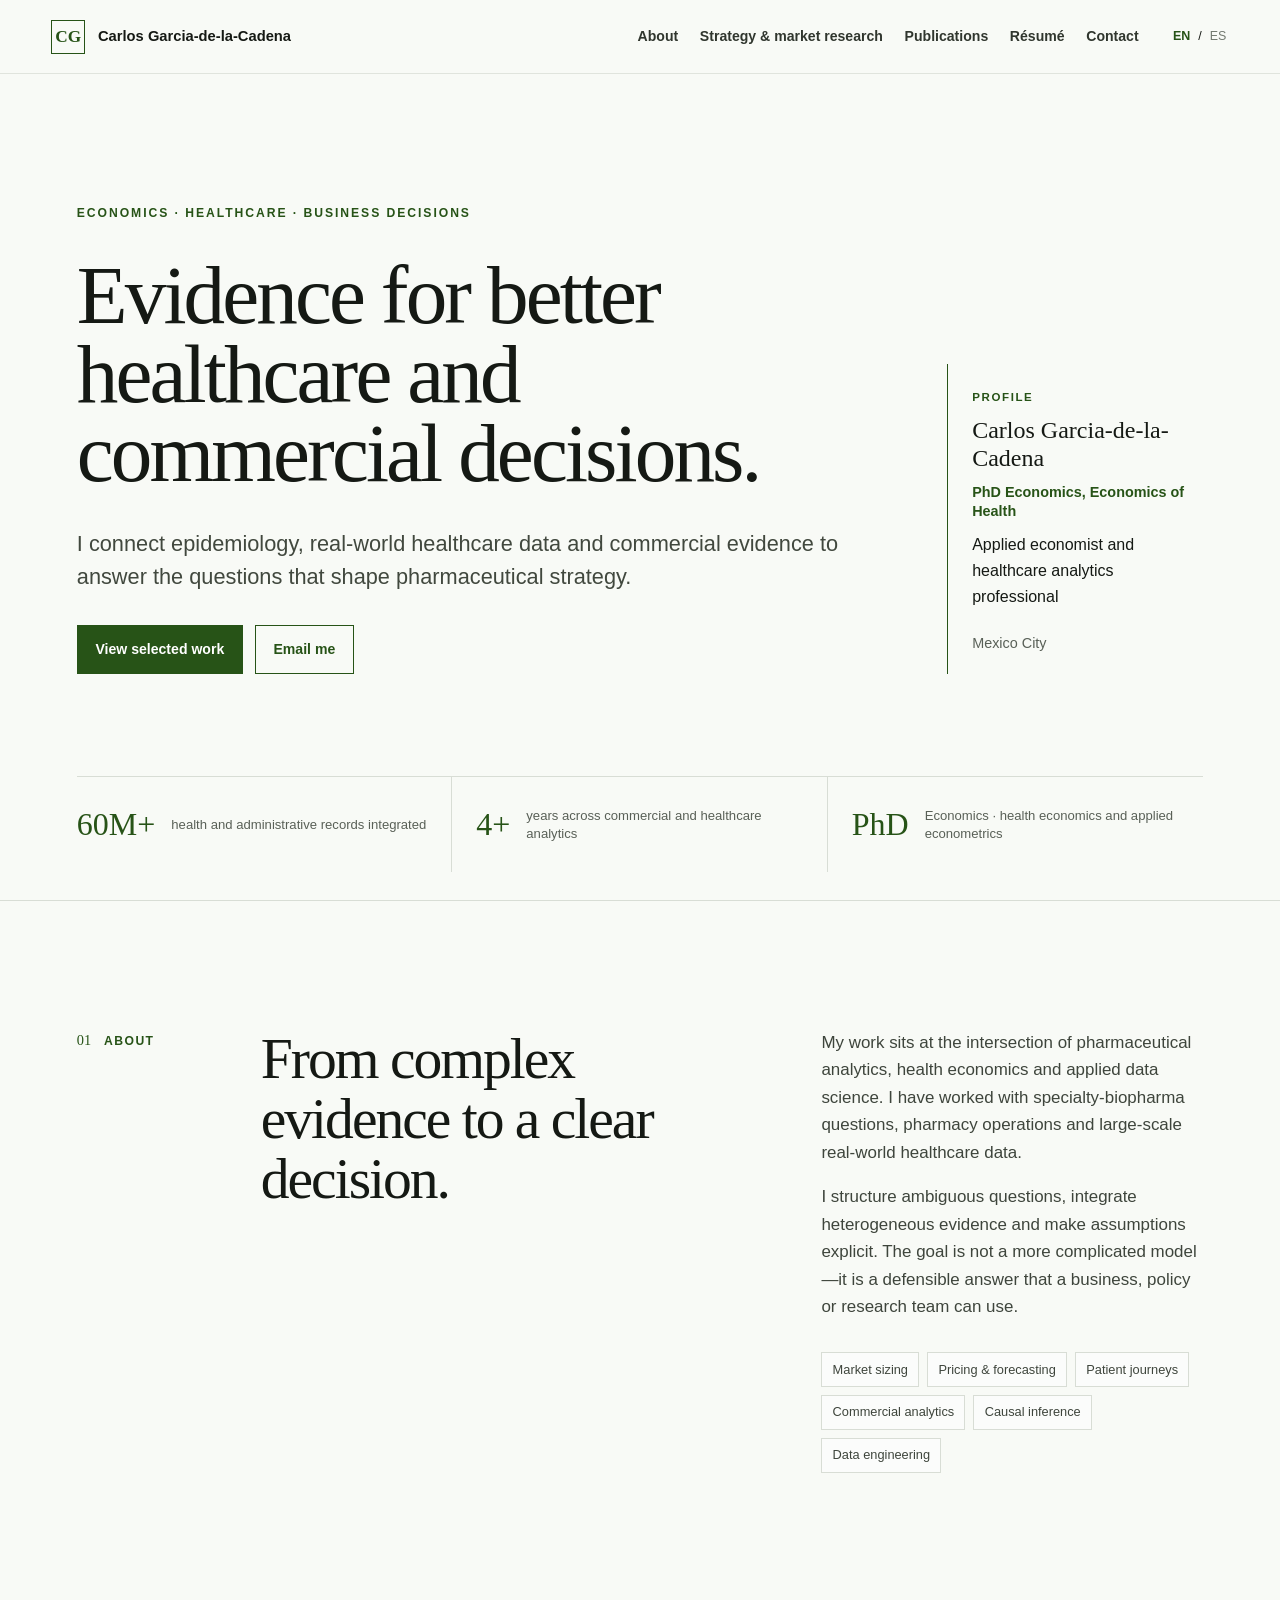
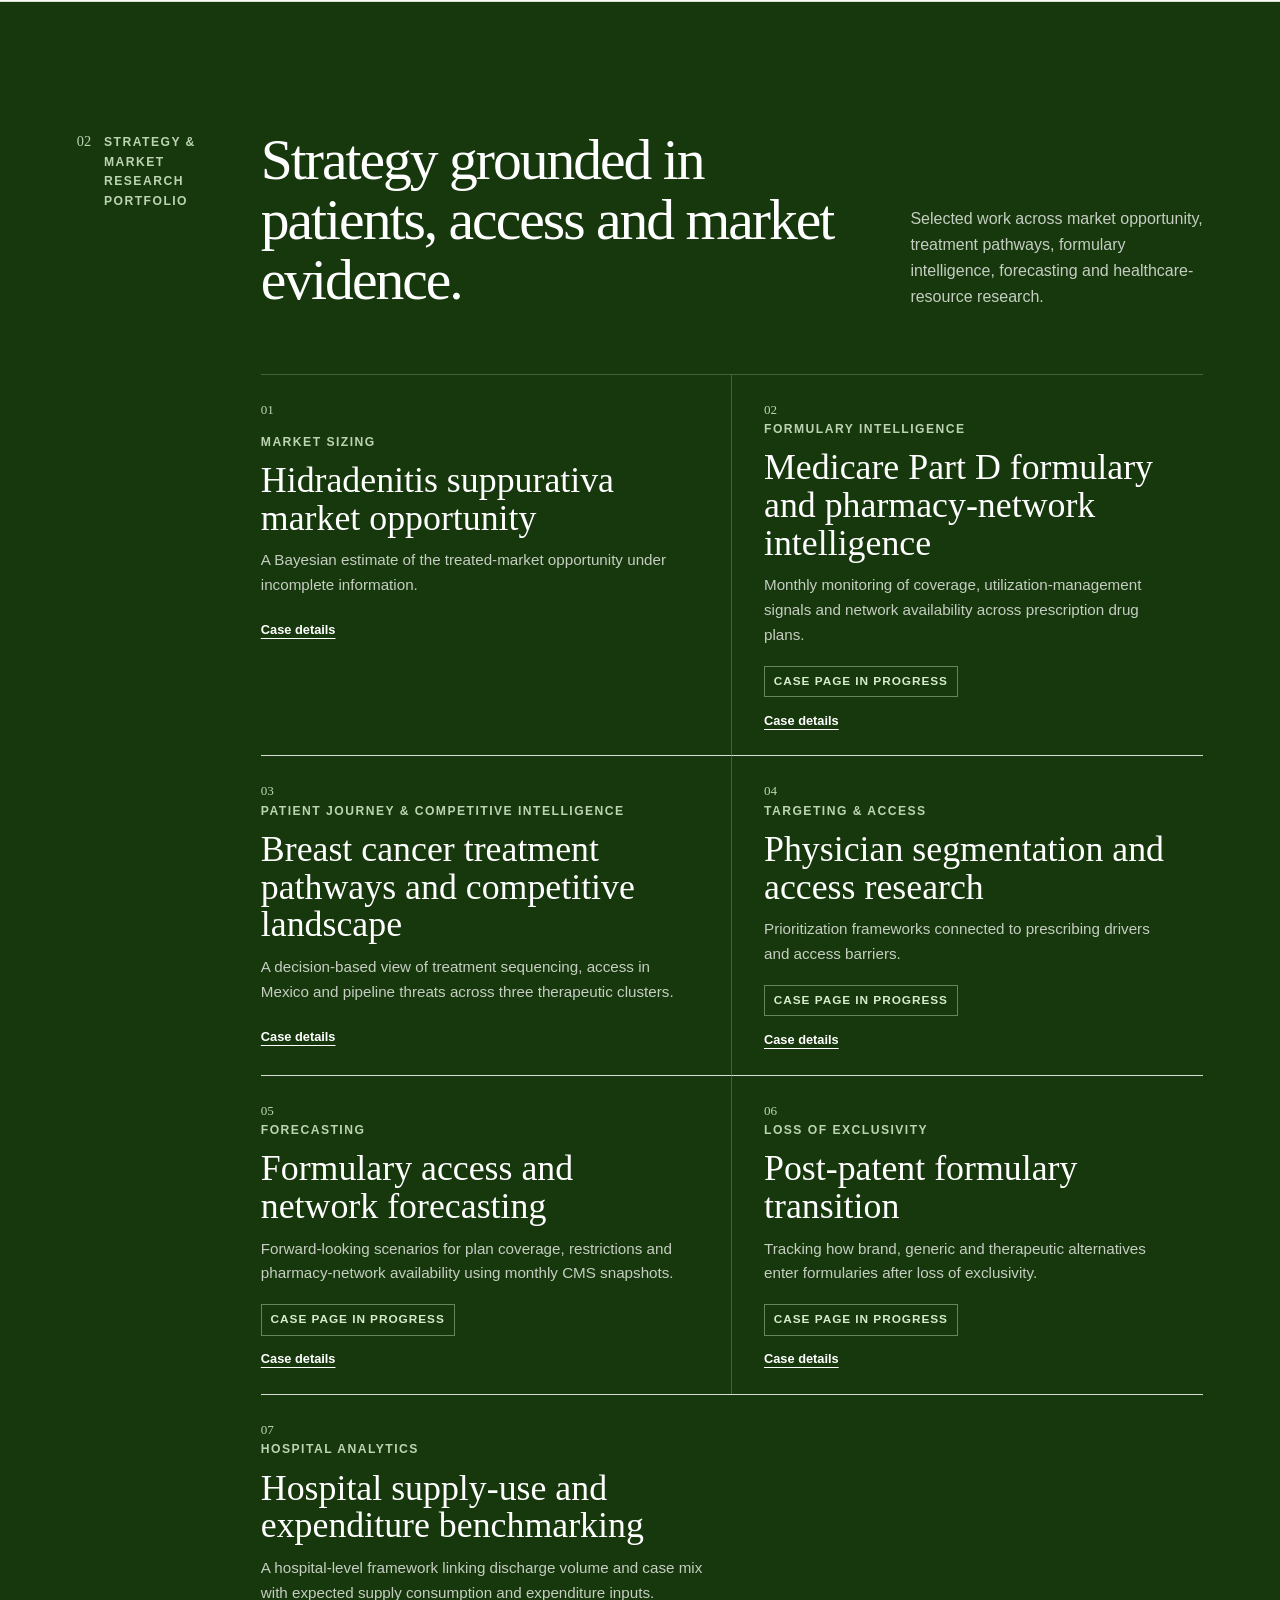
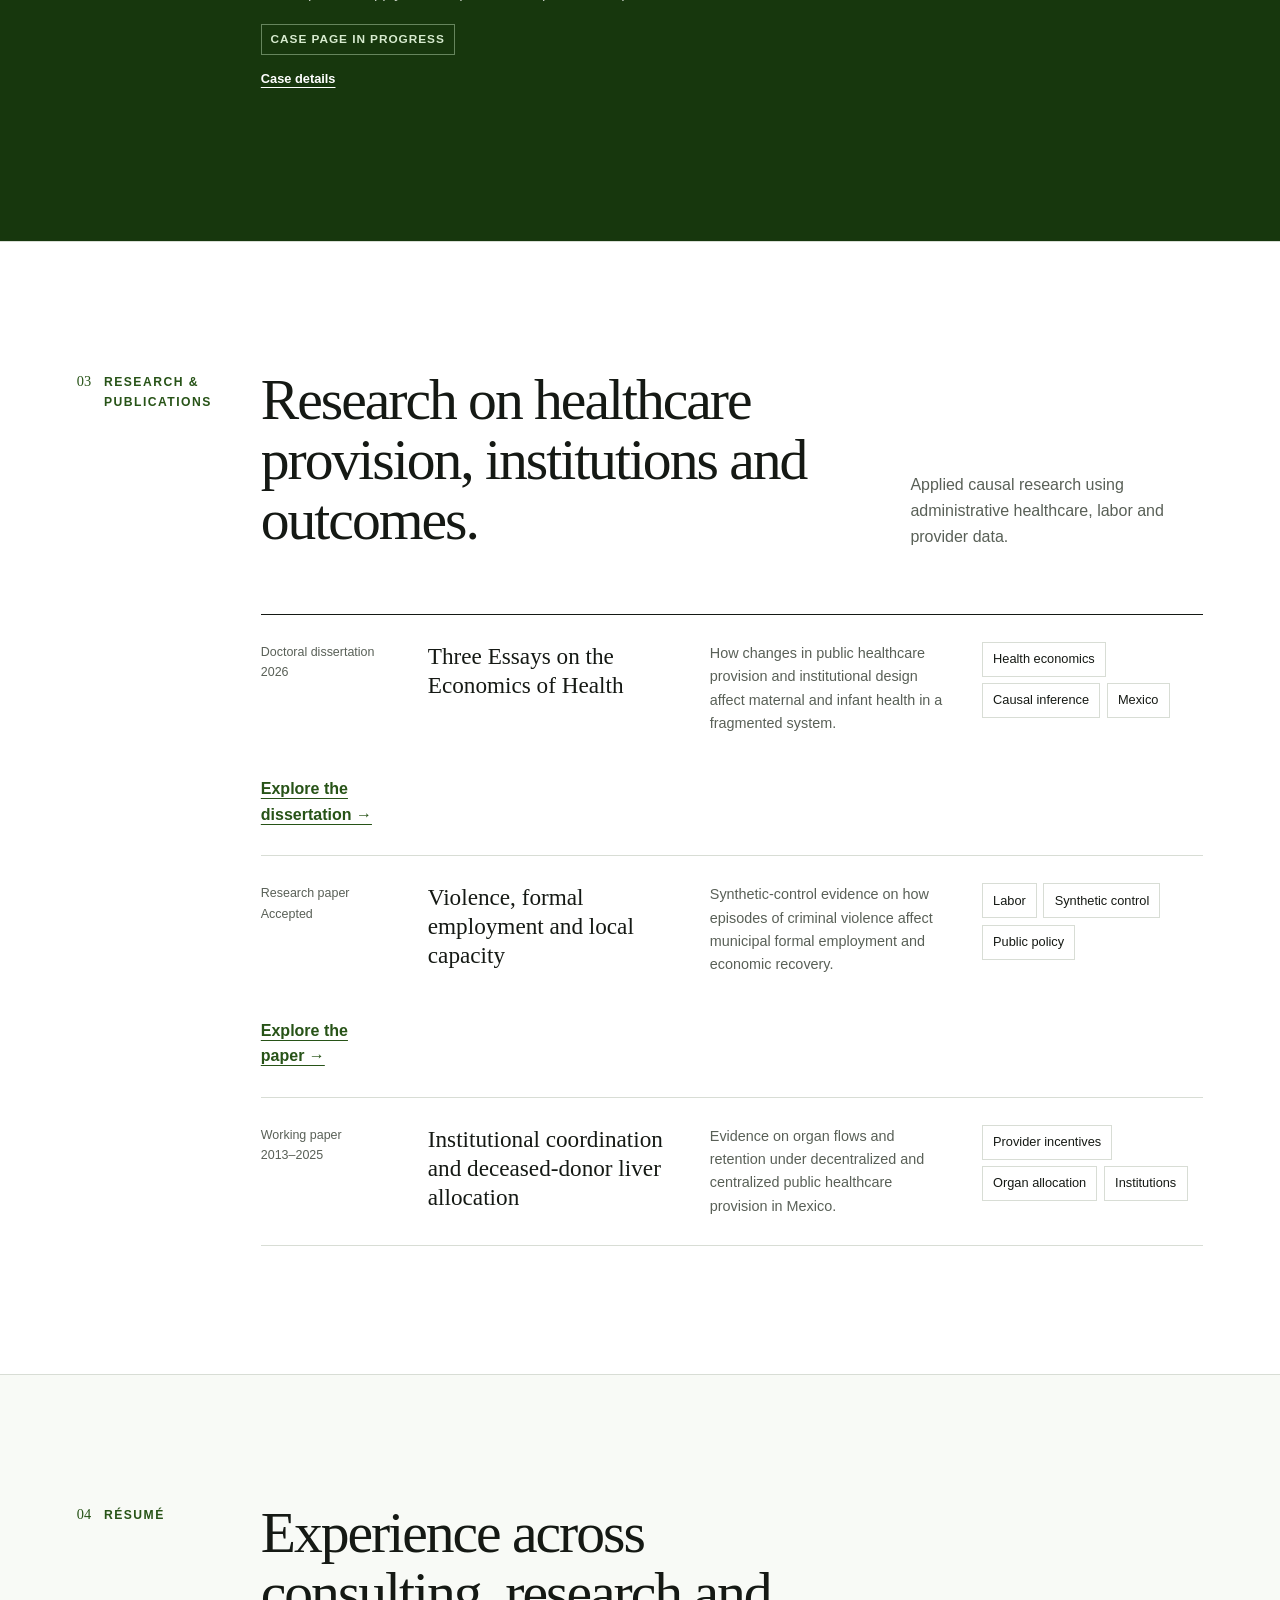
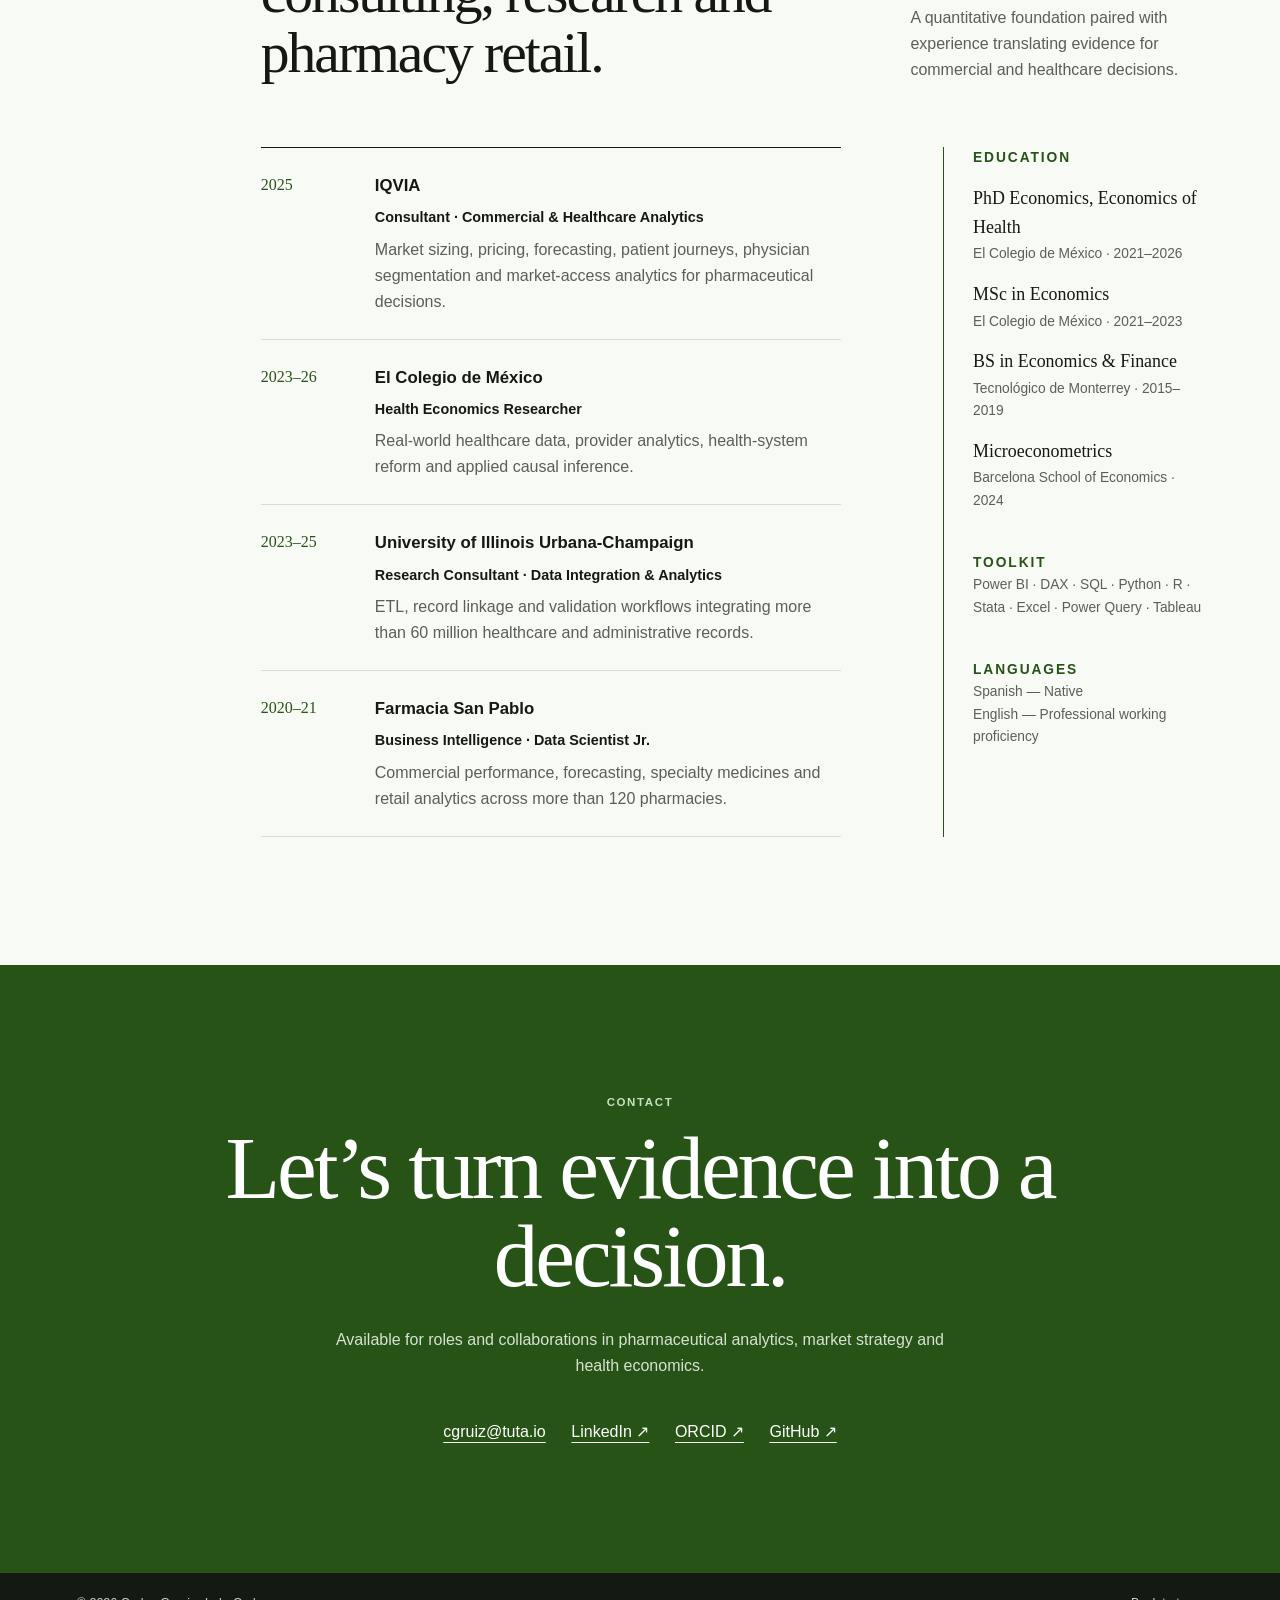
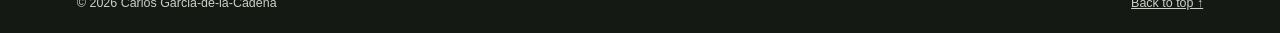
==== commit 0e1a7471: "Add files via upload style" ====
--- a/index.html
+++ b/index.html
@@ -214,16 +214,15 @@
           <details class="project-card reveal">
             <summary>
               <span class="project-number">07</span>
-              <span class="project-area" data-i18n="hospitalAnalytics">Hospital strategy</span>
-              <h3 data-i18n="hospitalTitle">Public infrastructure and private hospital demand</h3>
-              <p data-i18n="hospitalSummary">A patient-flow case translating public-capacity changes into volume and revenue-risk scenarios for private hospitals.</p>
-              <span class="expand" data-i18n="openCase">Case details</span>
-            </summary>
-            <div class="project-detail">
-              <p><strong data-i18n="question">Question</strong><span data-i18n="hospitalQuestion">How can new public capacity reshape local private-hospital demand and expose fixed-cost service lines to volume risk?</span></p>
-              <p><strong data-i18n="approach">Approach</strong><span data-i18n="hospitalApproach">Translated administrative patient-flow evidence into an incumbent-hospital scenario, an editable revenue-at-risk calculator and public-network reallocation signals.</span></p>
-              <p><strong data-i18n="decision">Decision</strong><span data-i18n="hospitalDecision">Clarified which infrastructure and referral-system changes hospital leaders should monitor before demand shifts become visible in financial performance.</span></p>
-              <a class="case-link" href="hospital-strategy.html" data-i18n="viewHospitalCase">Explore the full case study →</a>
+              <span class="project-area" data-i18n="hospitalAnalytics">Hospital analytics</span>
+              <h3 data-i18n="hospitalTitle">Hospital supply-use and expenditure benchmarking</h3>
+              <p data-i18n="hospitalSummary">A hospital-level framework linking discharge volume and case mix with expected supply consumption and expenditure inputs.</p>
+              <span class="project-status" data-i18n="pageInProgress">Case page in progress</span>
+              <span class="expand" data-i18n="openCase">Case details</span>
+            </summary>
+            <div class="project-detail">
+              <p><strong data-i18n="plannedApproach">Planned approach</strong><span data-i18n="hospitalApproach">Use DGIS discharges by hospital and diagnosis to construct activity and case-mix denominators, then link them to supply-use protocols and purchasing or unit-cost data.</span></p>
+              <p><strong data-i18n="expectedOutput">Expected output</strong><span data-i18n="hospitalDecision">Hospital-level expenditure benchmarks that identify where volume, complexity or purchasing patterns merit review.</span></p>
             </div>
           </details>
         </div>
--- a/styles.css
+++ b/styles.css
@@ -637,64 +637,3 @@
 .violence-publication .thesis-unavailable { padding-top: 1.25rem; border-top: 1px solid var(--ink); }
 @media (max-width: 980px) { .violence-case-grid, .violence-result-grid { grid-template-columns: 1fr; } .violence-case-grid article, .violence-result-grid article { min-height: auto; } .healthcare-chain { grid-template-columns: 1fr; gap: 0; } .healthcare-chain i { width: 1px; height: 28px; justify-self: center; } .healthcare-chain article { min-height: 145px; } }
 @media (max-width: 720px) { .healthcare-evidence-grid { grid-template-columns: 1fr; } .healthcare-evidence-grid article { min-height: auto; } }
-
-/* Hospital strategy case */
-.hospital-hero h1 { max-width: 980px; font-size: clamp(3.25rem, 6.2vw, 6.35rem); }
-.hospital-evidence { background: var(--white); }
-.hospital-evidence-grid { display: grid; grid-template-columns: repeat(2, 1fr); margin-top: clamp(3rem, 6vw, 5.5rem); border-top: 1px solid var(--ink); border-left: 1px solid var(--line); }
-.hospital-evidence-grid article { min-height: 280px; padding: clamp(1.5rem, 3vw, 2.6rem); border-right: 1px solid var(--line); border-bottom: 1px solid var(--line); }
-.hospital-evidence-grid strong { display: block; color: var(--green); font-family: var(--serif); font-size: clamp(3rem, 6vw, 5.4rem); font-weight: 500; line-height: 1; }
-.hospital-evidence-grid h3 { max-width: 480px; margin: 1.4rem 0 .65rem; font-family: var(--serif); font-size: clamp(1.45rem, 2.6vw, 2.2rem); font-weight: 500; }
-.hospital-evidence-grid p:last-child { max-width: 560px; color: var(--muted); font-size: .88rem; }
-.hospital-evidence-grid .evidence-feature { background: var(--green-dark); color: var(--white); }
-.hospital-evidence-grid .evidence-feature strong { color: #d8e8d1; }
-.hospital-evidence-grid .evidence-feature p { color: #c6d2c2; }
-.scenario-workbench { display: grid; grid-template-columns: minmax(260px, .72fr) minmax(0, 1.28fr); margin-top: clamp(3rem, 6vw, 5.5rem); border: 1px solid var(--line); }
-.scenario-inputs { padding: clamp(1.5rem, 4vw, 3.2rem); background: var(--green-dark); color: var(--white); }
-.scenario-inputs label { display: block; margin-bottom: 1.6rem; color: #d7e2d3; font-size: .8rem; font-weight: 750; text-transform: uppercase; letter-spacing: .06em; }
-.scenario-inputs input { width: 100%; margin-top: .65rem; padding: .85rem .9rem; border: 1px solid #789070; border-radius: 0; outline: none; background: rgba(255,255,255,.08); color: var(--white); font: 500 1.15rem var(--sans); font-variant-numeric: tabular-nums; }
-.scenario-inputs input:focus { border-color: var(--white); box-shadow: 0 0 0 2px rgba(255,255,255,.2); }
-.scenario-inputs p { margin: 2.4rem 0 0; color: #bfcdbb; font-size: .8rem; }
-.scenario-results { display: grid; grid-template-columns: repeat(2, 1fr); background: var(--line); gap: 1px; }
-.scenario-results article { min-height: 180px; display: flex; flex-direction: column; justify-content: space-between; padding: clamp(1.3rem, 3vw, 2.2rem); background: var(--white); }
-.scenario-results span { max-width: 220px; color: var(--muted); font-size: .76rem; text-transform: uppercase; letter-spacing: .07em; }
-.scenario-results strong { color: var(--green); font-family: var(--serif); font-size: clamp(2rem, 4vw, 3.8rem); font-weight: 500; line-height: 1.05; font-variant-numeric: tabular-nums; }
-.scenario-results .scenario-accent { background: var(--green-soft); }
-.scenario-results .scenario-wide { grid-column: 1 / -1; min-height: 150px; }
-.scenario-results .scenario-wide strong { font-size: clamp(1.65rem, 3.5vw, 3rem); }
-.network-shift { display: grid; grid-template-columns: repeat(3, 1fr); margin-top: clamp(3rem, 6vw, 5rem); border-top: 1px solid var(--ink); }
-.network-shift article { min-height: 220px; padding: 1.5rem 1.6rem 1.5rem 0; border-right: 1px solid var(--line); }
-.network-shift article + article { padding-left: 1.6rem; }
-.network-shift article:last-child { border-right: 0; }
-.network-shift span { display: block; min-height: 3rem; color: var(--muted); font-size: .78rem; }
-.network-shift strong { display: block; margin: 2rem 0; color: var(--green); font-family: var(--serif); font-size: clamp(2.8rem, 5vw, 4.6rem); font-weight: 500; line-height: 1; }
-.network-shift i { display: block; width: var(--width); height: 8px; background: var(--green); }
-.network-shift .network-gap i { background: #8da182; }
-.capacity-timeline { display: grid; grid-template-columns: auto minmax(120px, 1fr) auto; align-items: center; gap: clamp(1.2rem, 4vw, 3rem); max-width: 900px; margin: clamp(3rem, 7vw, 6rem) auto 0; }
-.capacity-timeline div { min-width: 130px; }
-.capacity-timeline div:last-child { text-align: right; }
-.capacity-timeline span, .capacity-timeline strong { display: block; }
-.capacity-timeline span { color: var(--muted); font-size: .76rem; text-transform: uppercase; letter-spacing: .08em; }
-.capacity-timeline strong { margin-top: .4rem; color: var(--green); font-family: var(--serif); font-size: clamp(2.6rem, 5vw, 4.8rem); font-weight: 500; }
-.capacity-timeline > i { position: relative; height: 2px; background: var(--line); }
-.capacity-timeline > i::before, .capacity-timeline > i::after { content: ""; position: absolute; top: 50%; width: 12px; height: 12px; border-radius: 50%; background: var(--green); transform: translateY(-50%); }
-.capacity-timeline > i::before { left: 0; }
-.capacity-timeline > i::after { right: 0; }
-.capacity-timeline > i b { display: block; width: 72%; height: 2px; background: var(--green); }
-@media (max-width: 850px) {
-  .hospital-evidence-grid, .scenario-workbench, .network-shift { grid-template-columns: 1fr; }
-  .hospital-evidence-grid article { min-height: auto; }
-  .network-shift article, .network-shift article + article { min-height: 170px; padding: 1.4rem 0; border-right: 0; border-bottom: 1px solid var(--line); }
-  .network-shift article:last-child { border-bottom: 0; }
-}
-@media (max-width: 600px) {
-  .hospital-hero h1 { font-size: clamp(2.75rem, 13vw, 3.45rem); }
-  .scenario-results { grid-template-columns: 1fr; }
-  .scenario-results .scenario-wide { grid-column: auto; }
-  .capacity-timeline { grid-template-columns: 1fr; }
-  .capacity-timeline div:last-child { text-align: left; }
-  .capacity-timeline > i { width: 2px; height: 75px; margin-left: 5px; }
-  .capacity-timeline > i::before, .capacity-timeline > i::after { left: 50%; transform: translate(-50%, -50%); }
-  .capacity-timeline > i::after { top: 100%; }
-  .capacity-timeline > i b { width: 2px; height: 72%; }
-}
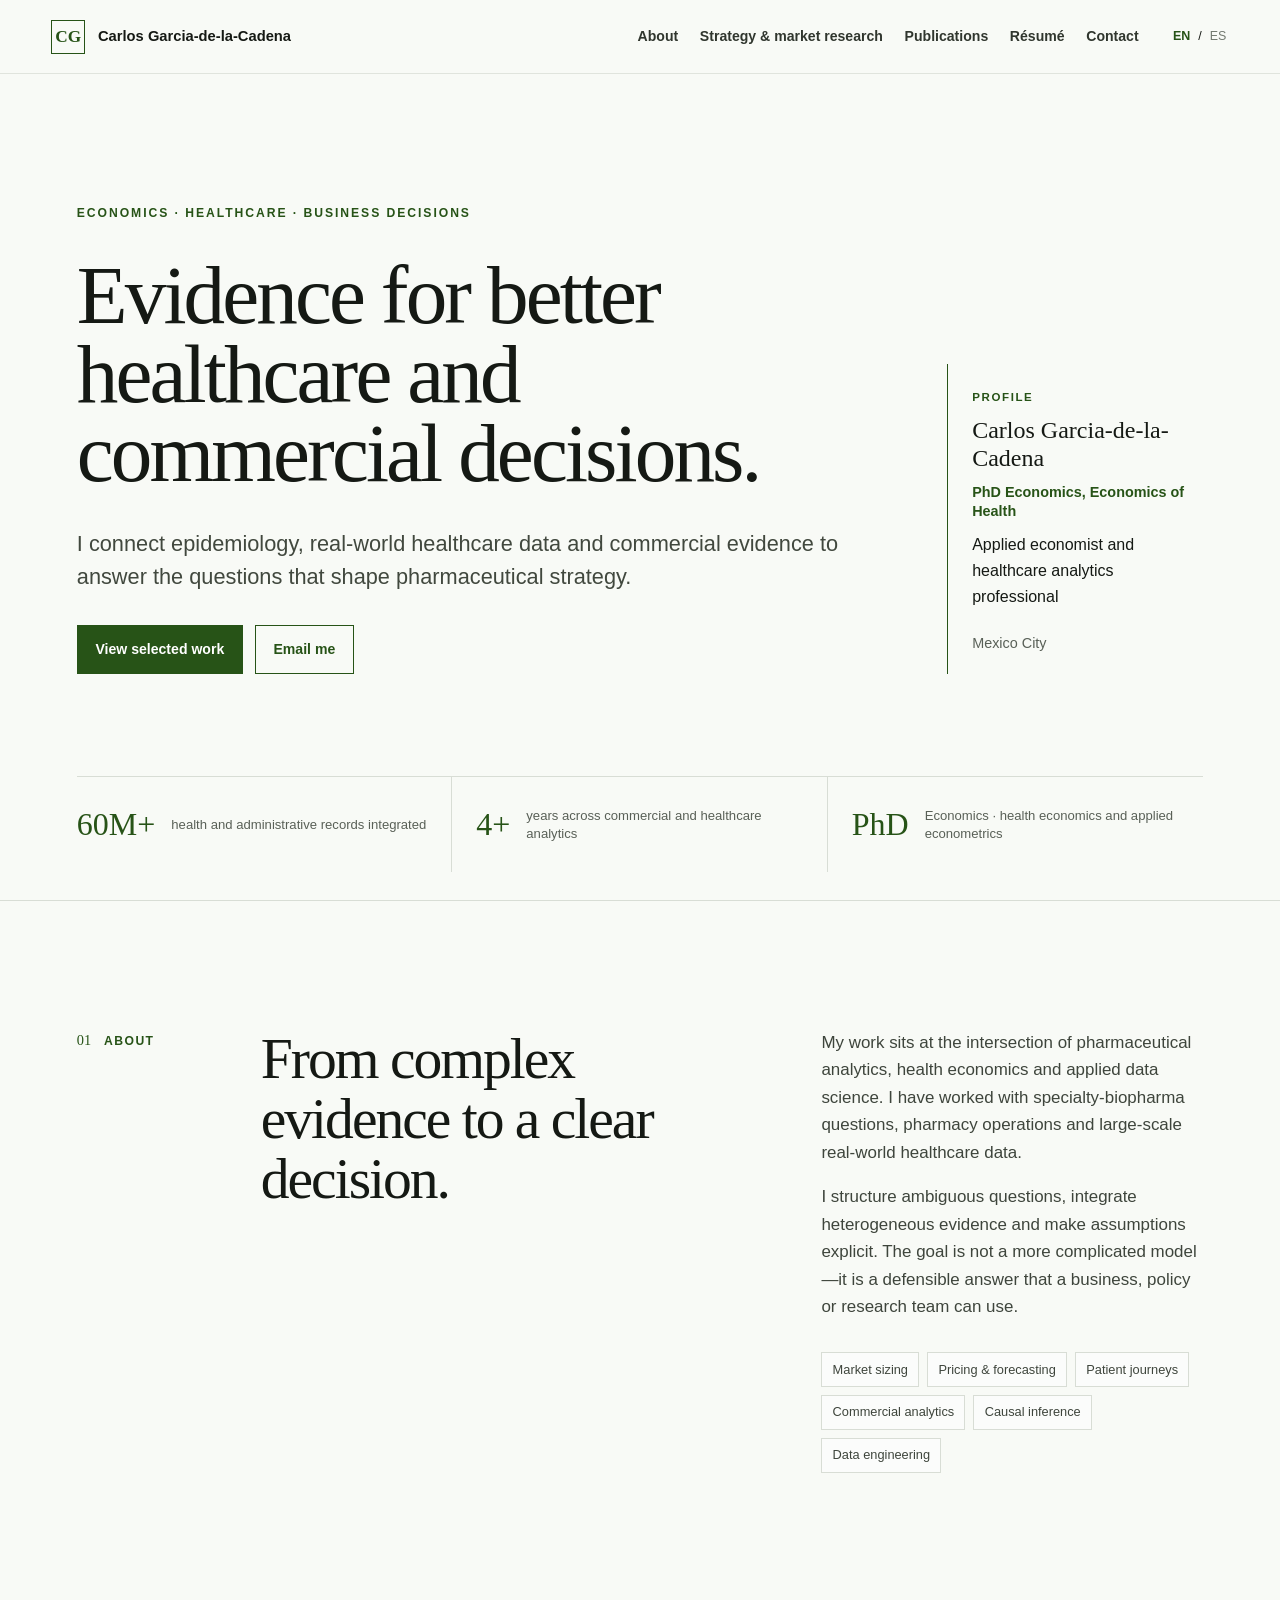
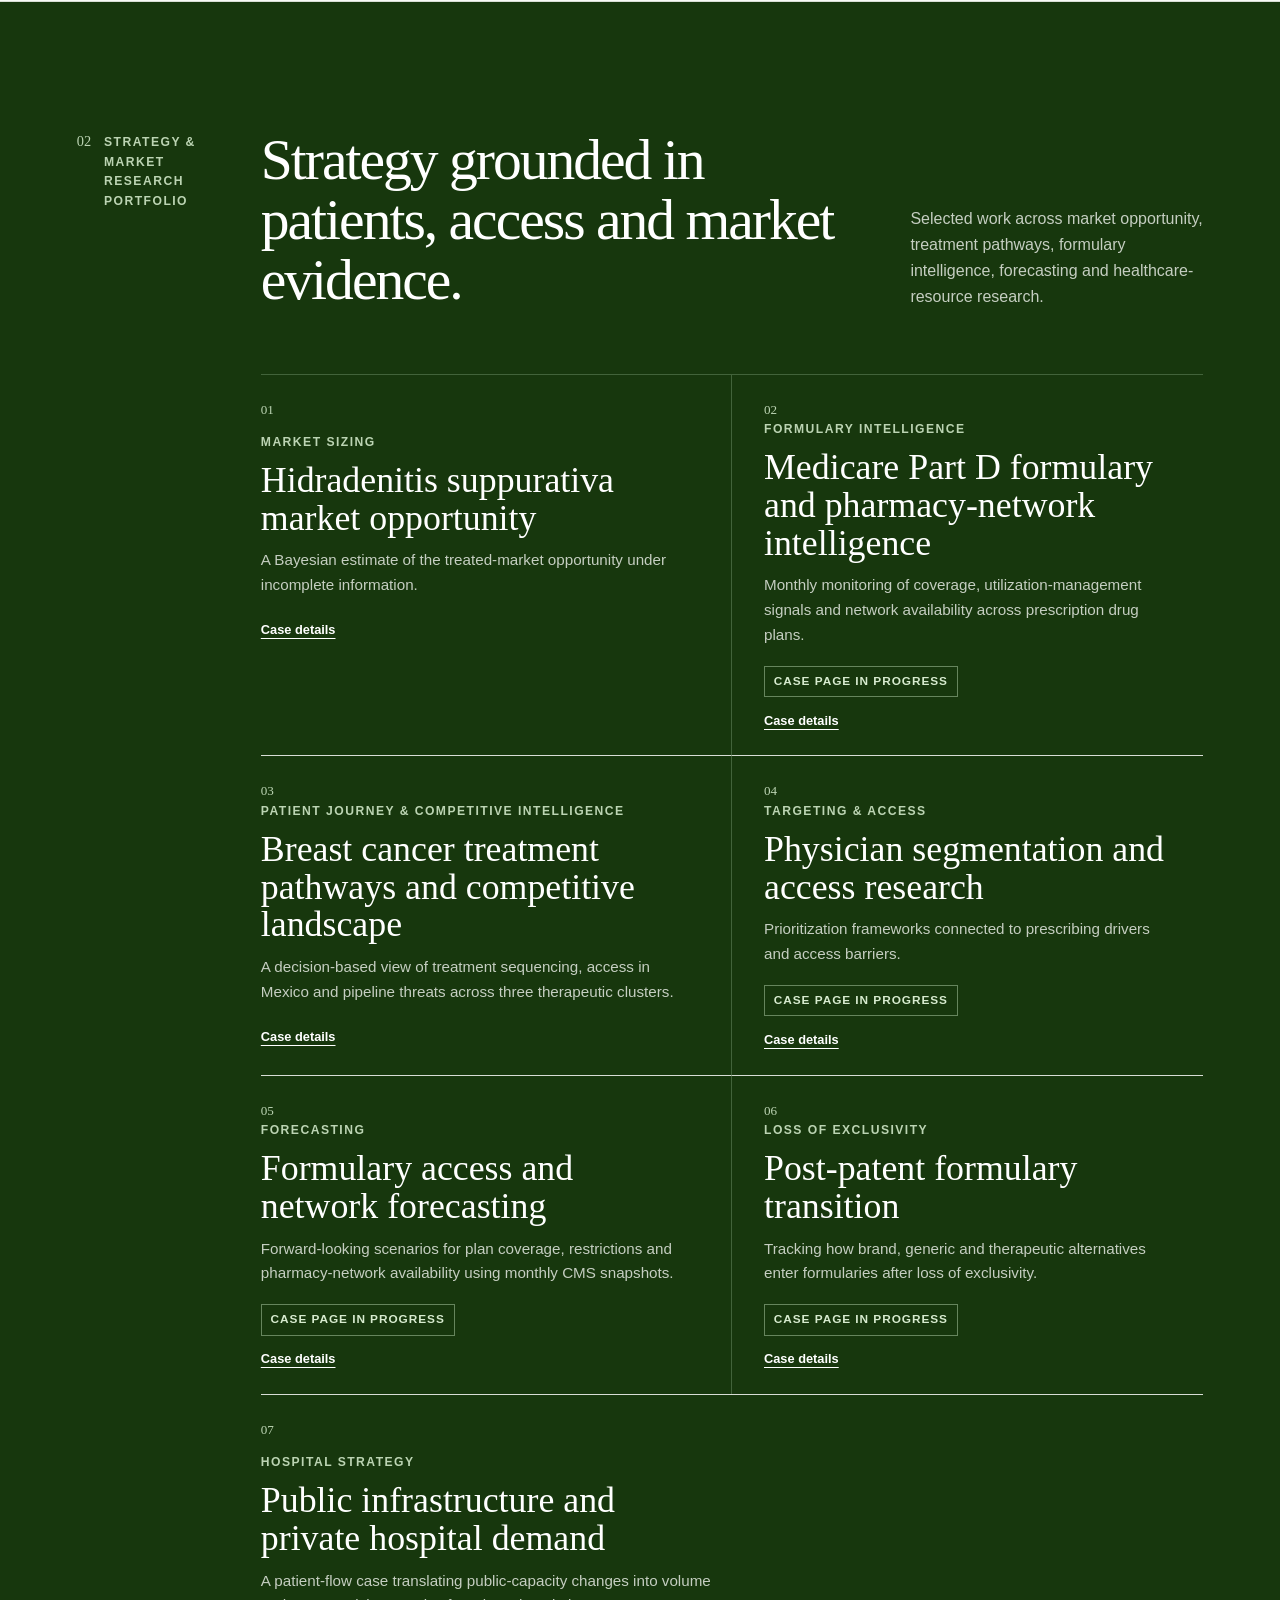
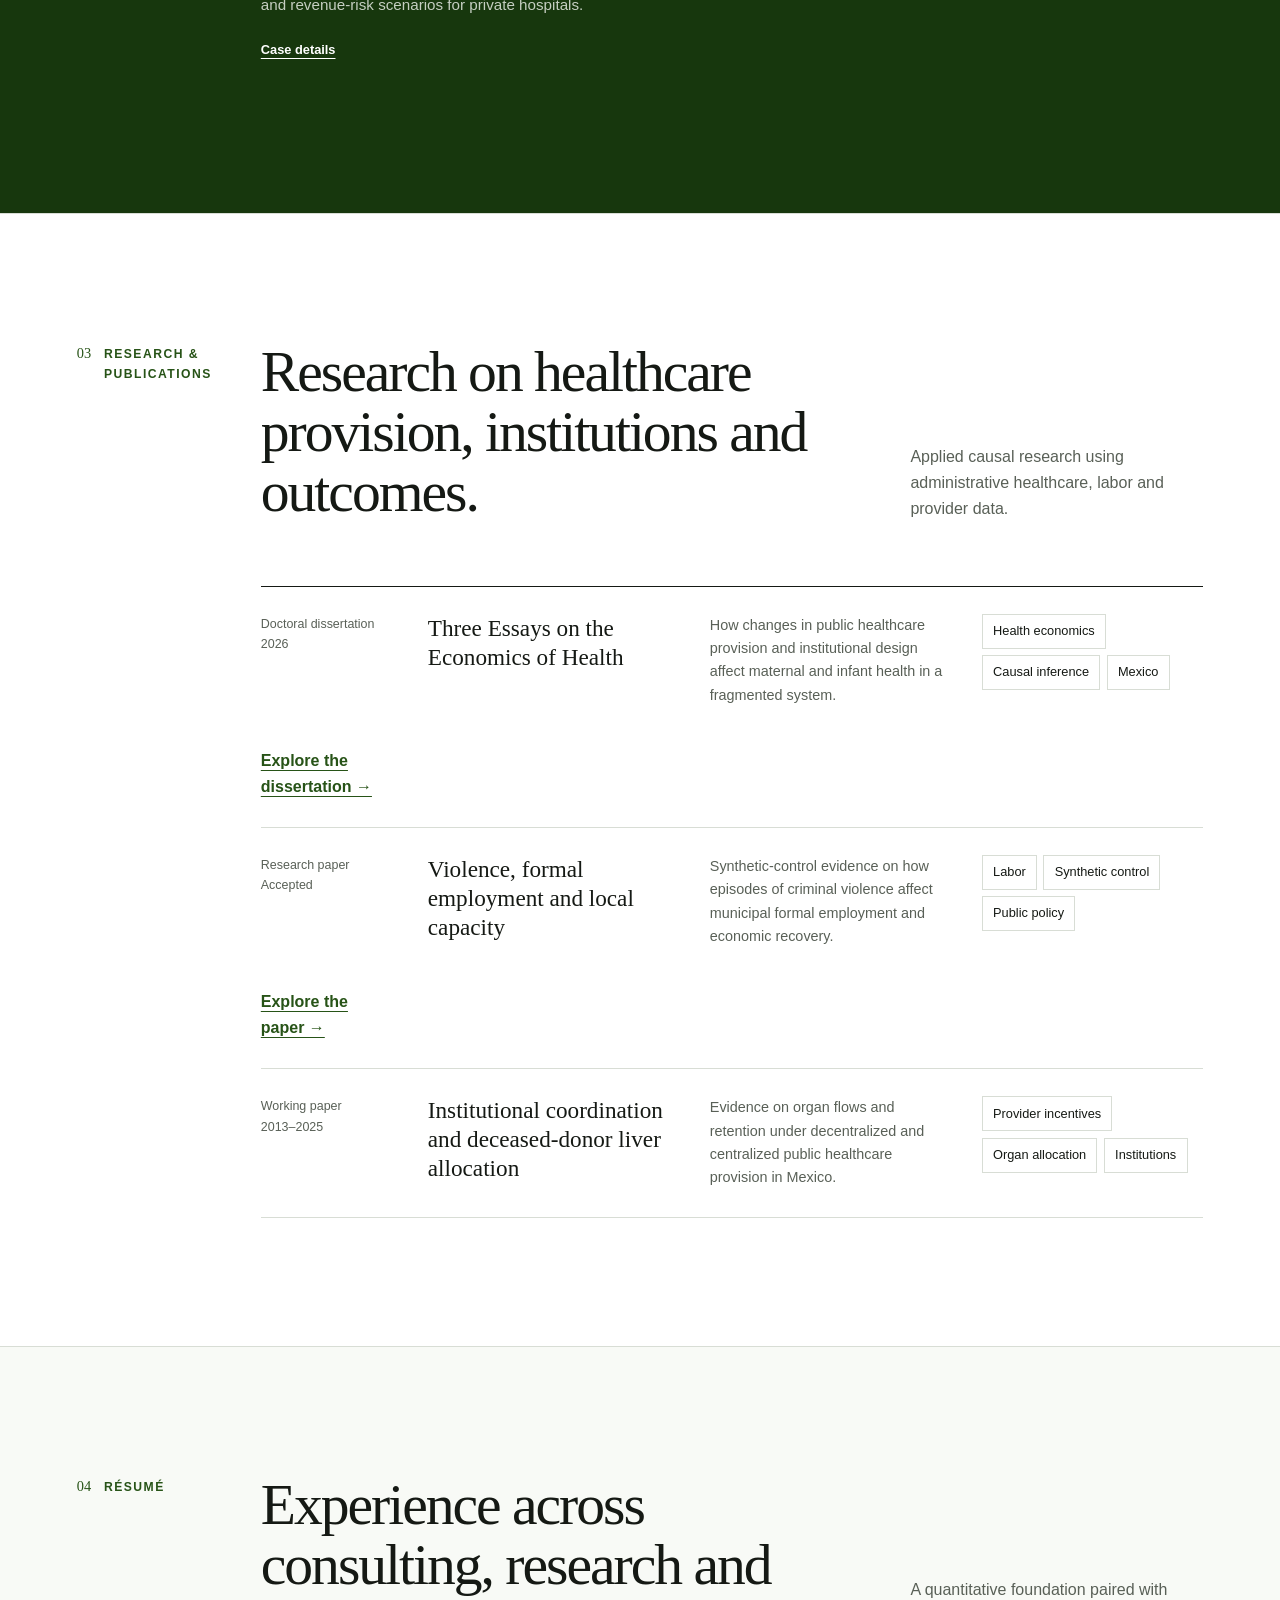
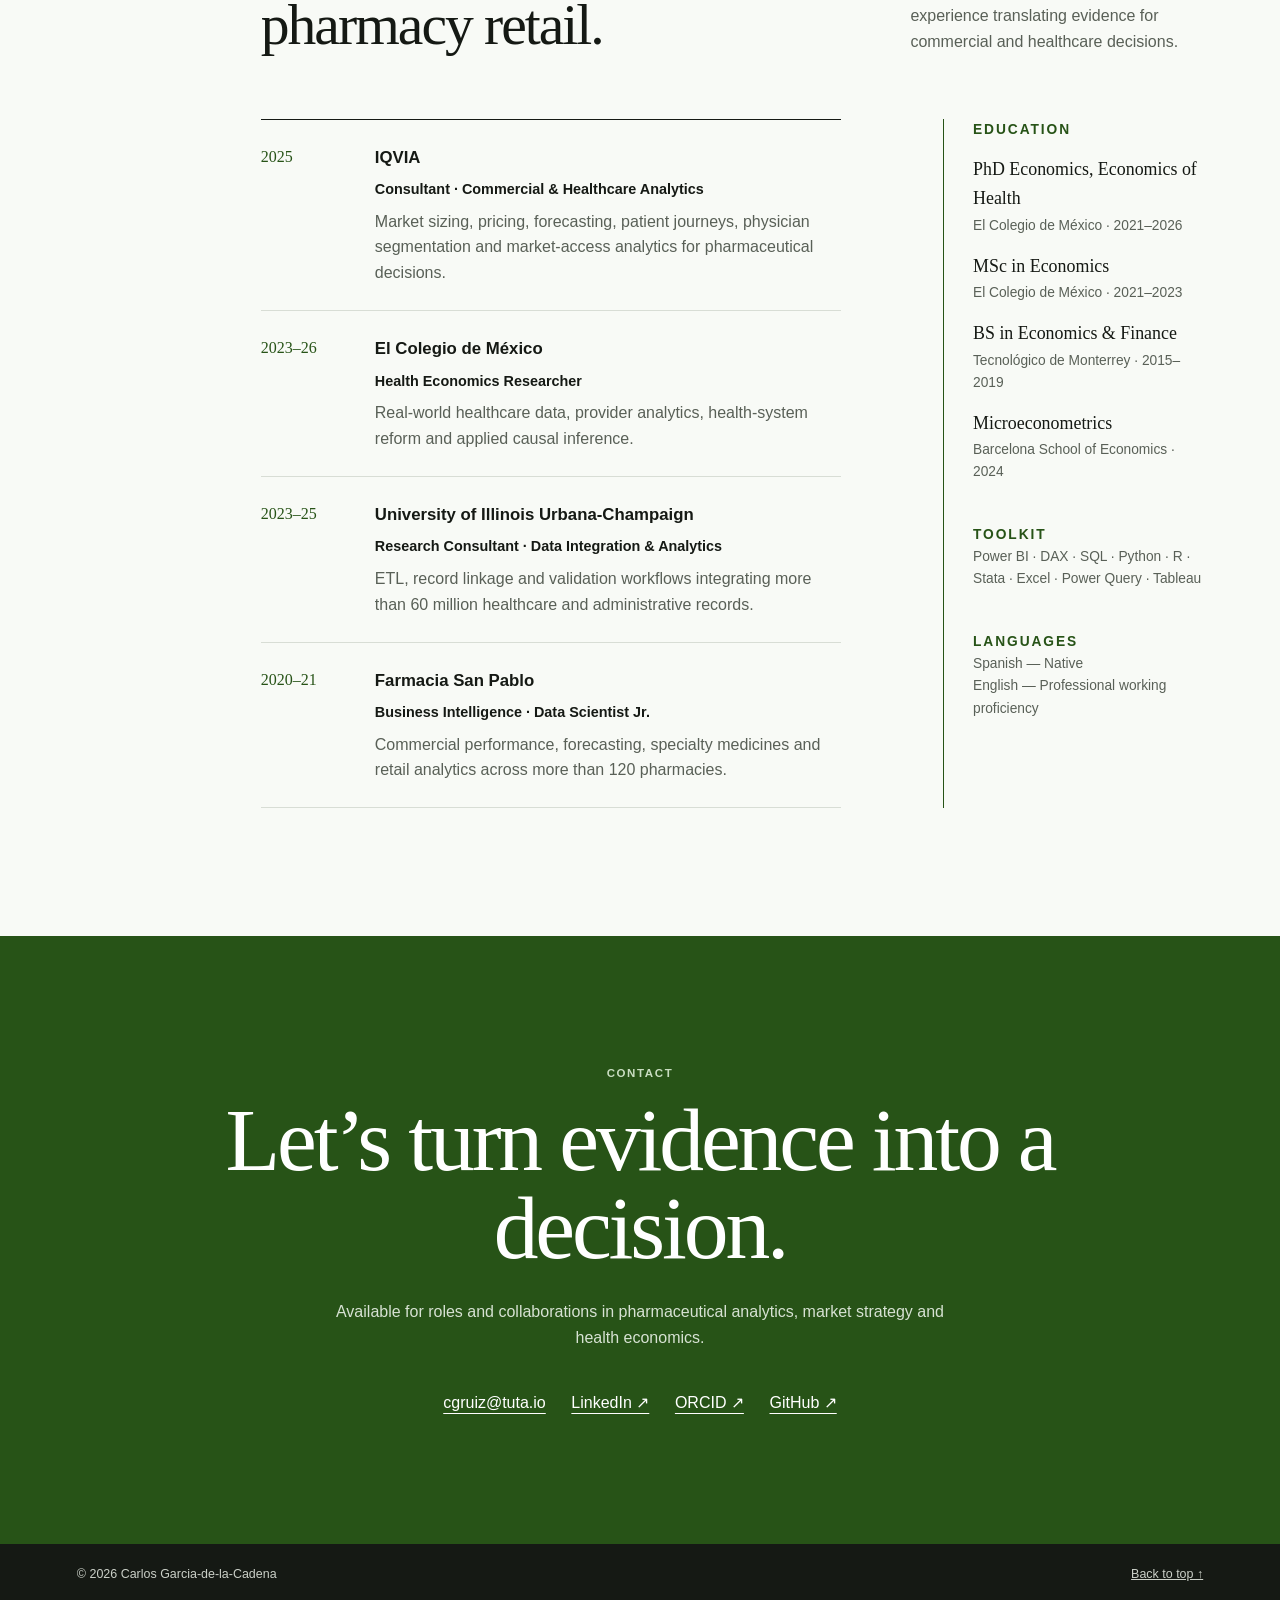
==== commit aa70a32d: "Add files via upload supply" ====
--- a/index.html
+++ b/index.html
@@ -214,15 +214,16 @@
           <details class="project-card reveal">
             <summary>
               <span class="project-number">07</span>
-              <span class="project-area" data-i18n="hospitalAnalytics">Hospital analytics</span>
-              <h3 data-i18n="hospitalTitle">Hospital supply-use and expenditure benchmarking</h3>
-              <p data-i18n="hospitalSummary">A hospital-level framework linking discharge volume and case mix with expected supply consumption and expenditure inputs.</p>
-              <span class="project-status" data-i18n="pageInProgress">Case page in progress</span>
-              <span class="expand" data-i18n="openCase">Case details</span>
-            </summary>
-            <div class="project-detail">
-              <p><strong data-i18n="plannedApproach">Planned approach</strong><span data-i18n="hospitalApproach">Use DGIS discharges by hospital and diagnosis to construct activity and case-mix denominators, then link them to supply-use protocols and purchasing or unit-cost data.</span></p>
-              <p><strong data-i18n="expectedOutput">Expected output</strong><span data-i18n="hospitalDecision">Hospital-level expenditure benchmarks that identify where volume, complexity or purchasing patterns merit review.</span></p>
+              <span class="project-area" data-i18n="hospitalAnalytics">Hospital strategy</span>
+              <h3 data-i18n="hospitalTitle">Public infrastructure and private hospital demand</h3>
+              <p data-i18n="hospitalSummary">A patient-flow case translating public-capacity changes into volume and revenue-risk scenarios for private hospitals.</p>
+              <span class="expand" data-i18n="openCase">Case details</span>
+            </summary>
+            <div class="project-detail">
+              <p><strong data-i18n="question">Question</strong><span data-i18n="hospitalQuestion">How can new public capacity reshape local private-hospital demand and expose fixed-cost service lines to volume risk?</span></p>
+              <p><strong data-i18n="approach">Approach</strong><span data-i18n="hospitalApproach">Translated administrative patient-flow evidence into an incumbent-hospital scenario, an editable revenue-at-risk calculator and public-network reallocation signals.</span></p>
+              <p><strong data-i18n="decision">Decision</strong><span data-i18n="hospitalDecision">Clarified which infrastructure and referral-system changes hospital leaders should monitor before demand shifts become visible in financial performance.</span></p>
+              <a class="case-link" href="hospital-strategy.html" data-i18n="viewHospitalCase">Explore the full case study →</a>
             </div>
           </details>
         </div>
--- a/styles.css
+++ b/styles.css
@@ -637,3 +637,64 @@
 .violence-publication .thesis-unavailable { padding-top: 1.25rem; border-top: 1px solid var(--ink); }
 @media (max-width: 980px) { .violence-case-grid, .violence-result-grid { grid-template-columns: 1fr; } .violence-case-grid article, .violence-result-grid article { min-height: auto; } .healthcare-chain { grid-template-columns: 1fr; gap: 0; } .healthcare-chain i { width: 1px; height: 28px; justify-self: center; } .healthcare-chain article { min-height: 145px; } }
 @media (max-width: 720px) { .healthcare-evidence-grid { grid-template-columns: 1fr; } .healthcare-evidence-grid article { min-height: auto; } }
+
+/* Hospital strategy case */
+.hospital-hero h1 { max-width: 980px; font-size: clamp(3.25rem, 6.2vw, 6.35rem); }
+.hospital-evidence { background: var(--white); }
+.hospital-evidence-grid { display: grid; grid-template-columns: repeat(2, 1fr); margin-top: clamp(3rem, 6vw, 5.5rem); border-top: 1px solid var(--ink); border-left: 1px solid var(--line); }
+.hospital-evidence-grid article { min-height: 280px; padding: clamp(1.5rem, 3vw, 2.6rem); border-right: 1px solid var(--line); border-bottom: 1px solid var(--line); }
+.hospital-evidence-grid strong { display: block; color: var(--green); font-family: var(--serif); font-size: clamp(3rem, 6vw, 5.4rem); font-weight: 500; line-height: 1; }
+.hospital-evidence-grid h3 { max-width: 480px; margin: 1.4rem 0 .65rem; font-family: var(--serif); font-size: clamp(1.45rem, 2.6vw, 2.2rem); font-weight: 500; }
+.hospital-evidence-grid p:last-child { max-width: 560px; color: var(--muted); font-size: .88rem; }
+.hospital-evidence-grid .evidence-feature { background: var(--green-dark); color: var(--white); }
+.hospital-evidence-grid .evidence-feature strong { color: #d8e8d1; }
+.hospital-evidence-grid .evidence-feature p { color: #c6d2c2; }
+.scenario-workbench { display: grid; grid-template-columns: minmax(260px, .72fr) minmax(0, 1.28fr); margin-top: clamp(3rem, 6vw, 5.5rem); border: 1px solid var(--line); }
+.scenario-inputs { padding: clamp(1.5rem, 4vw, 3.2rem); background: var(--green-dark); color: var(--white); }
+.scenario-inputs label { display: block; margin-bottom: 1.6rem; color: #d7e2d3; font-size: .8rem; font-weight: 750; text-transform: uppercase; letter-spacing: .06em; }
+.scenario-inputs input { width: 100%; margin-top: .65rem; padding: .85rem .9rem; border: 1px solid #789070; border-radius: 0; outline: none; background: rgba(255,255,255,.08); color: var(--white); font: 500 1.15rem var(--sans); font-variant-numeric: tabular-nums; }
+.scenario-inputs input:focus { border-color: var(--white); box-shadow: 0 0 0 2px rgba(255,255,255,.2); }
+.scenario-inputs p { margin: 2.4rem 0 0; color: #bfcdbb; font-size: .8rem; }
+.scenario-results { display: grid; grid-template-columns: repeat(2, 1fr); background: var(--line); gap: 1px; }
+.scenario-results article { min-height: 180px; display: flex; flex-direction: column; justify-content: space-between; padding: clamp(1.3rem, 3vw, 2.2rem); background: var(--white); }
+.scenario-results span { max-width: 220px; color: var(--muted); font-size: .76rem; text-transform: uppercase; letter-spacing: .07em; }
+.scenario-results strong { color: var(--green); font-family: var(--serif); font-size: clamp(2rem, 4vw, 3.8rem); font-weight: 500; line-height: 1.05; font-variant-numeric: tabular-nums; }
+.scenario-results .scenario-accent { background: var(--green-soft); }
+.scenario-results .scenario-wide { grid-column: 1 / -1; min-height: 150px; }
+.scenario-results .scenario-wide strong { font-size: clamp(1.65rem, 3.5vw, 3rem); }
+.network-shift { display: grid; grid-template-columns: repeat(3, 1fr); margin-top: clamp(3rem, 6vw, 5rem); border-top: 1px solid var(--ink); }
+.network-shift article { min-height: 220px; padding: 1.5rem 1.6rem 1.5rem 0; border-right: 1px solid var(--line); }
+.network-shift article + article { padding-left: 1.6rem; }
+.network-shift article:last-child { border-right: 0; }
+.network-shift span { display: block; min-height: 3rem; color: var(--muted); font-size: .78rem; }
+.network-shift strong { display: block; margin: 2rem 0; color: var(--green); font-family: var(--serif); font-size: clamp(2.8rem, 5vw, 4.6rem); font-weight: 500; line-height: 1; }
+.network-shift i { display: block; width: var(--width); height: 8px; background: var(--green); }
+.network-shift .network-gap i { background: #8da182; }
+.capacity-timeline { display: grid; grid-template-columns: auto minmax(120px, 1fr) auto; align-items: center; gap: clamp(1.2rem, 4vw, 3rem); max-width: 900px; margin: clamp(3rem, 7vw, 6rem) auto 0; }
+.capacity-timeline div { min-width: 130px; }
+.capacity-timeline div:last-child { text-align: right; }
+.capacity-timeline span, .capacity-timeline strong { display: block; }
+.capacity-timeline span { color: var(--muted); font-size: .76rem; text-transform: uppercase; letter-spacing: .08em; }
+.capacity-timeline strong { margin-top: .4rem; color: var(--green); font-family: var(--serif); font-size: clamp(2.6rem, 5vw, 4.8rem); font-weight: 500; }
+.capacity-timeline > i { position: relative; height: 2px; background: var(--line); }
+.capacity-timeline > i::before, .capacity-timeline > i::after { content: ""; position: absolute; top: 50%; width: 12px; height: 12px; border-radius: 50%; background: var(--green); transform: translateY(-50%); }
+.capacity-timeline > i::before { left: 0; }
+.capacity-timeline > i::after { right: 0; }
+.capacity-timeline > i b { display: block; width: 72%; height: 2px; background: var(--green); }
+@media (max-width: 850px) {
+  .hospital-evidence-grid, .scenario-workbench, .network-shift { grid-template-columns: 1fr; }
+  .hospital-evidence-grid article { min-height: auto; }
+  .network-shift article, .network-shift article + article { min-height: 170px; padding: 1.4rem 0; border-right: 0; border-bottom: 1px solid var(--line); }
+  .network-shift article:last-child { border-bottom: 0; }
+}
+@media (max-width: 600px) {
+  .hospital-hero h1 { font-size: clamp(2.75rem, 13vw, 3.45rem); }
+  .scenario-results { grid-template-columns: 1fr; }
+  .scenario-results .scenario-wide { grid-column: auto; }
+  .capacity-timeline { grid-template-columns: 1fr; }
+  .capacity-timeline div:last-child { text-align: left; }
+  .capacity-timeline > i { width: 2px; height: 75px; margin-left: 5px; }
+  .capacity-timeline > i::before, .capacity-timeline > i::after { left: 50%; transform: translate(-50%, -50%); }
+  .capacity-timeline > i::after { top: 100%; }
+  .capacity-timeline > i b { width: 2px; height: 72%; }
+}
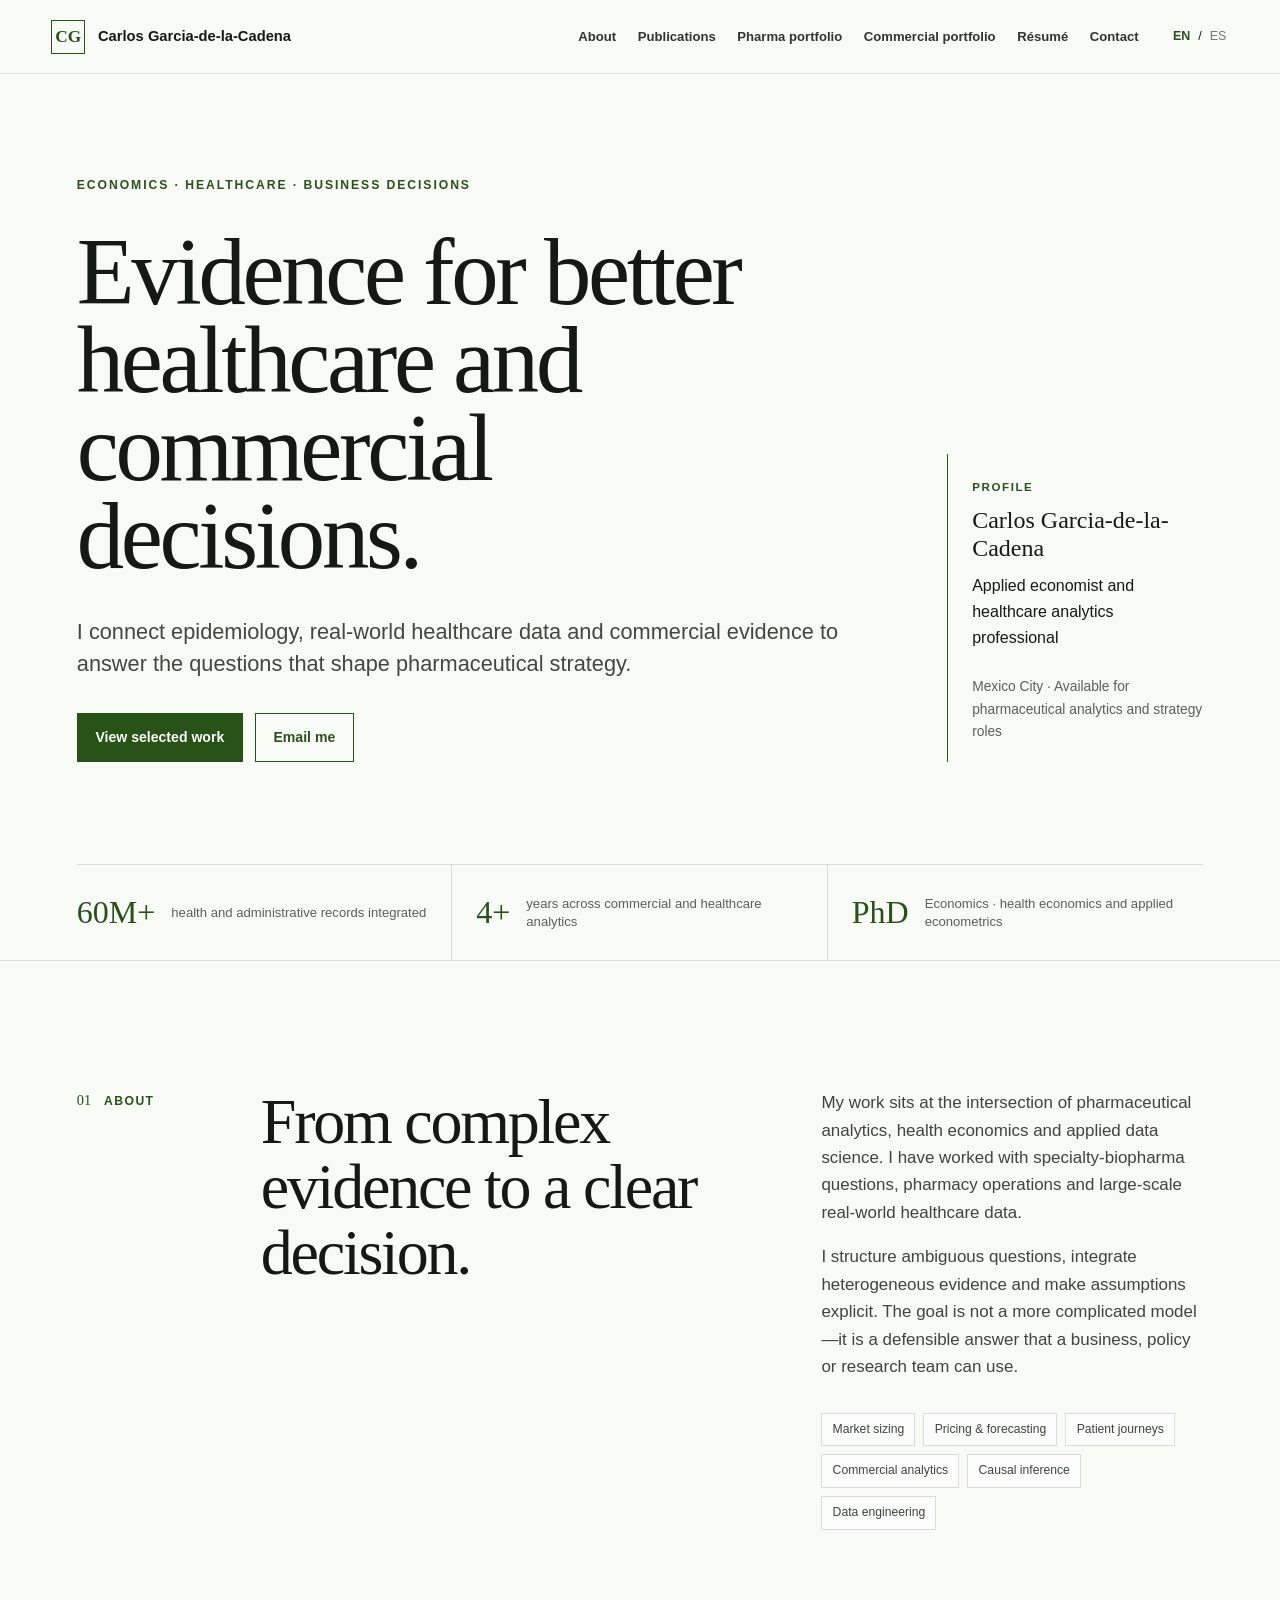
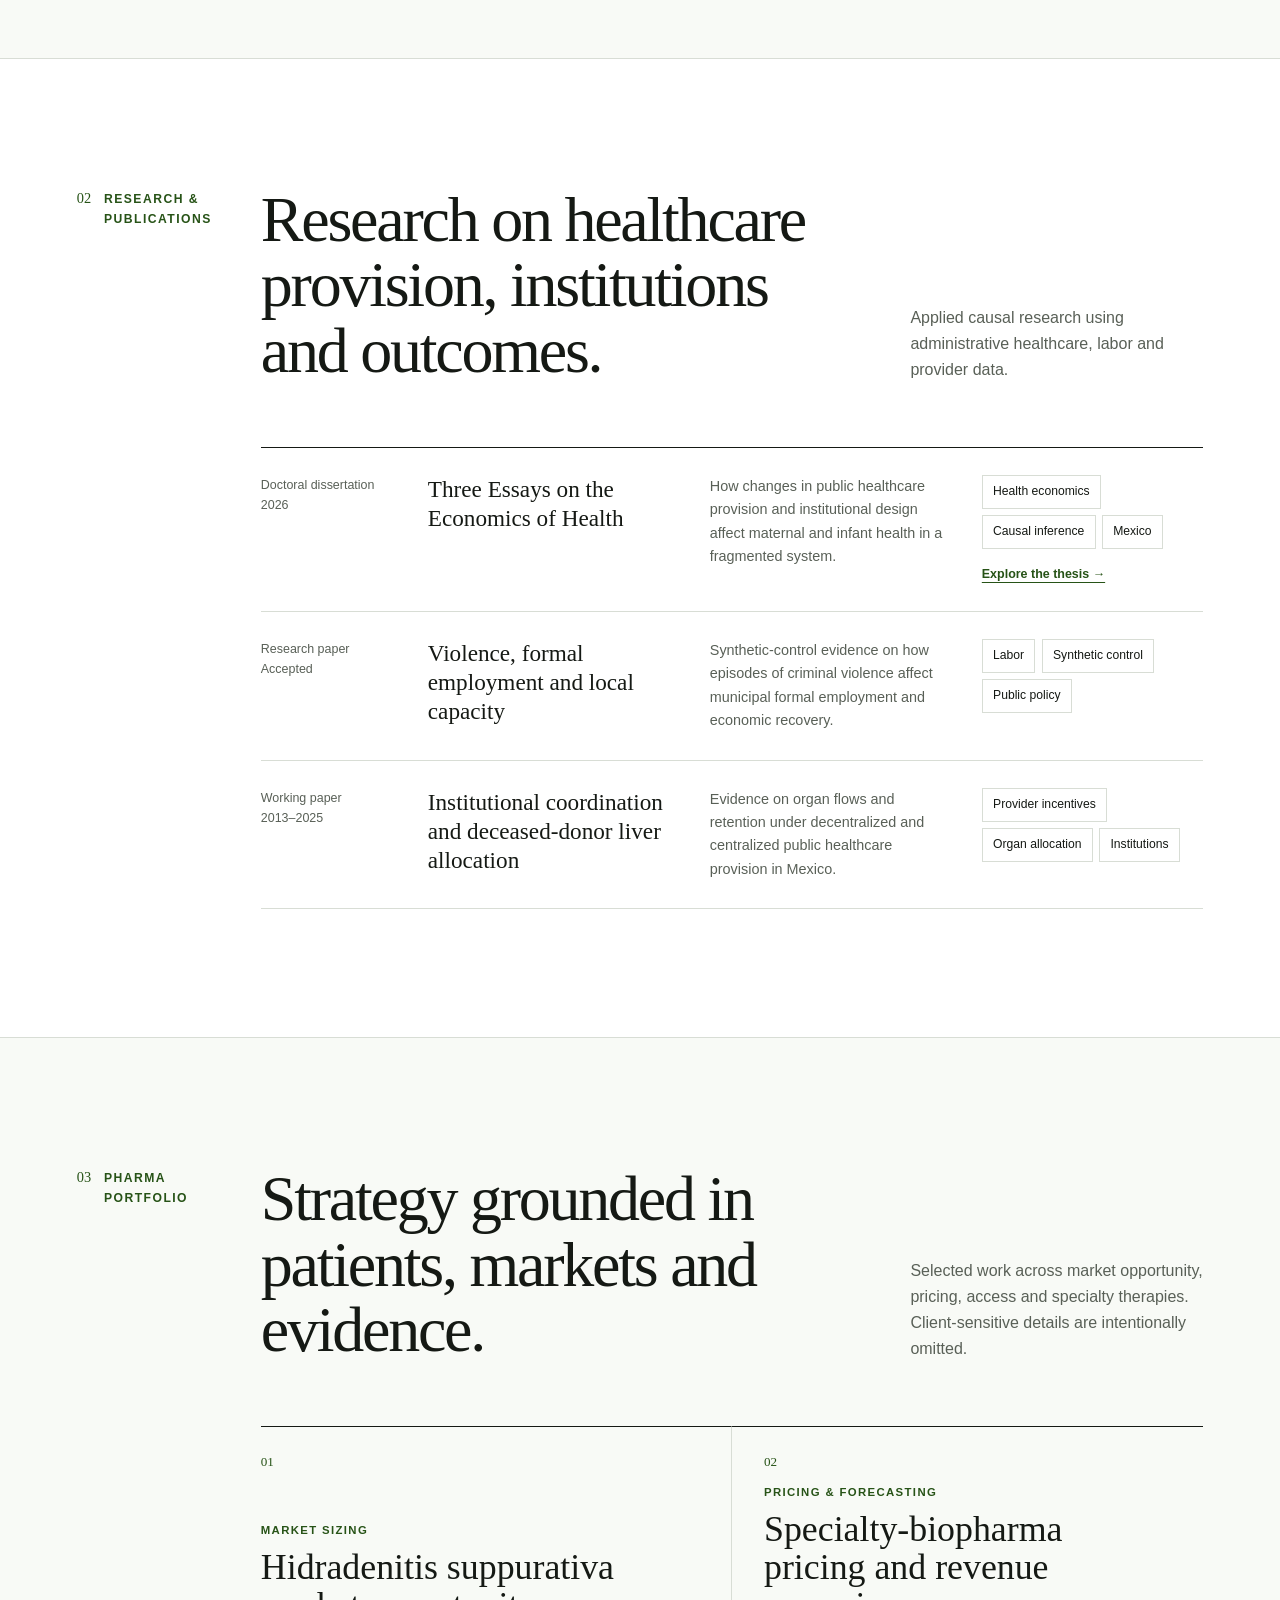
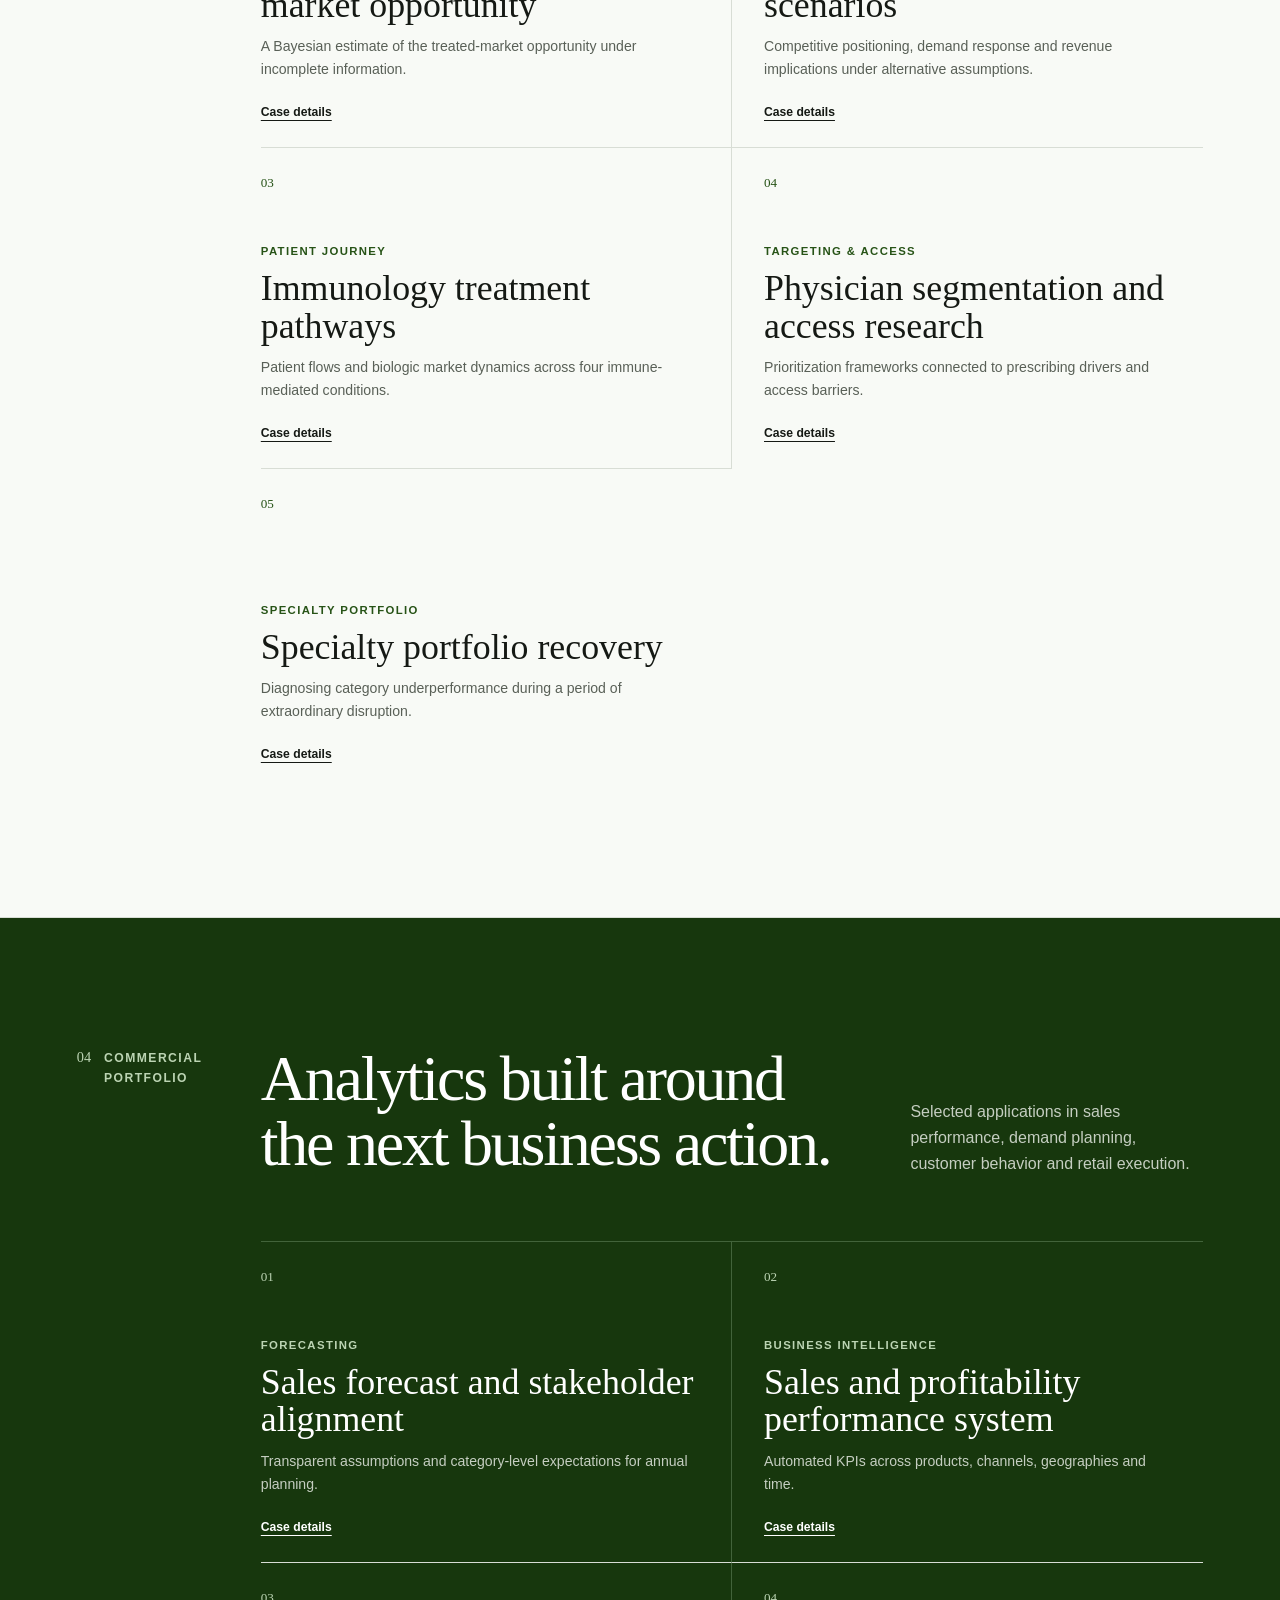
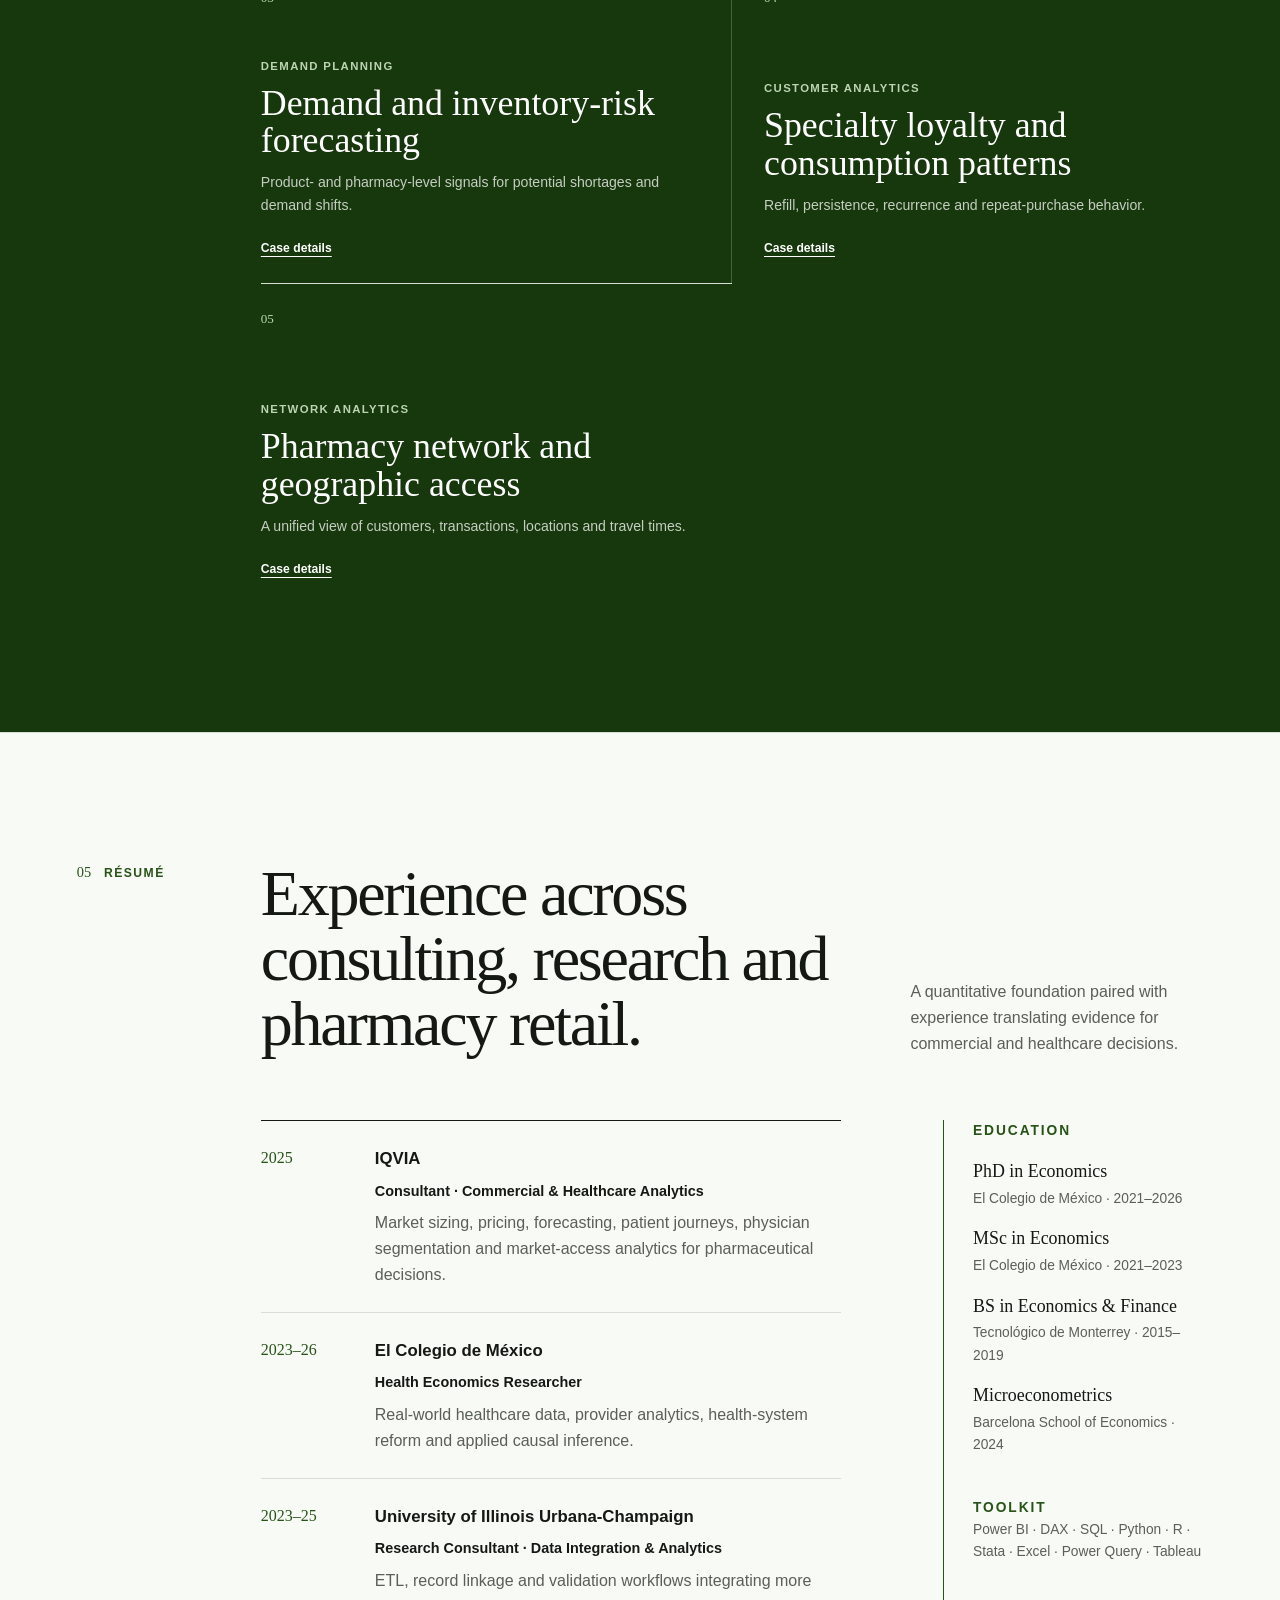
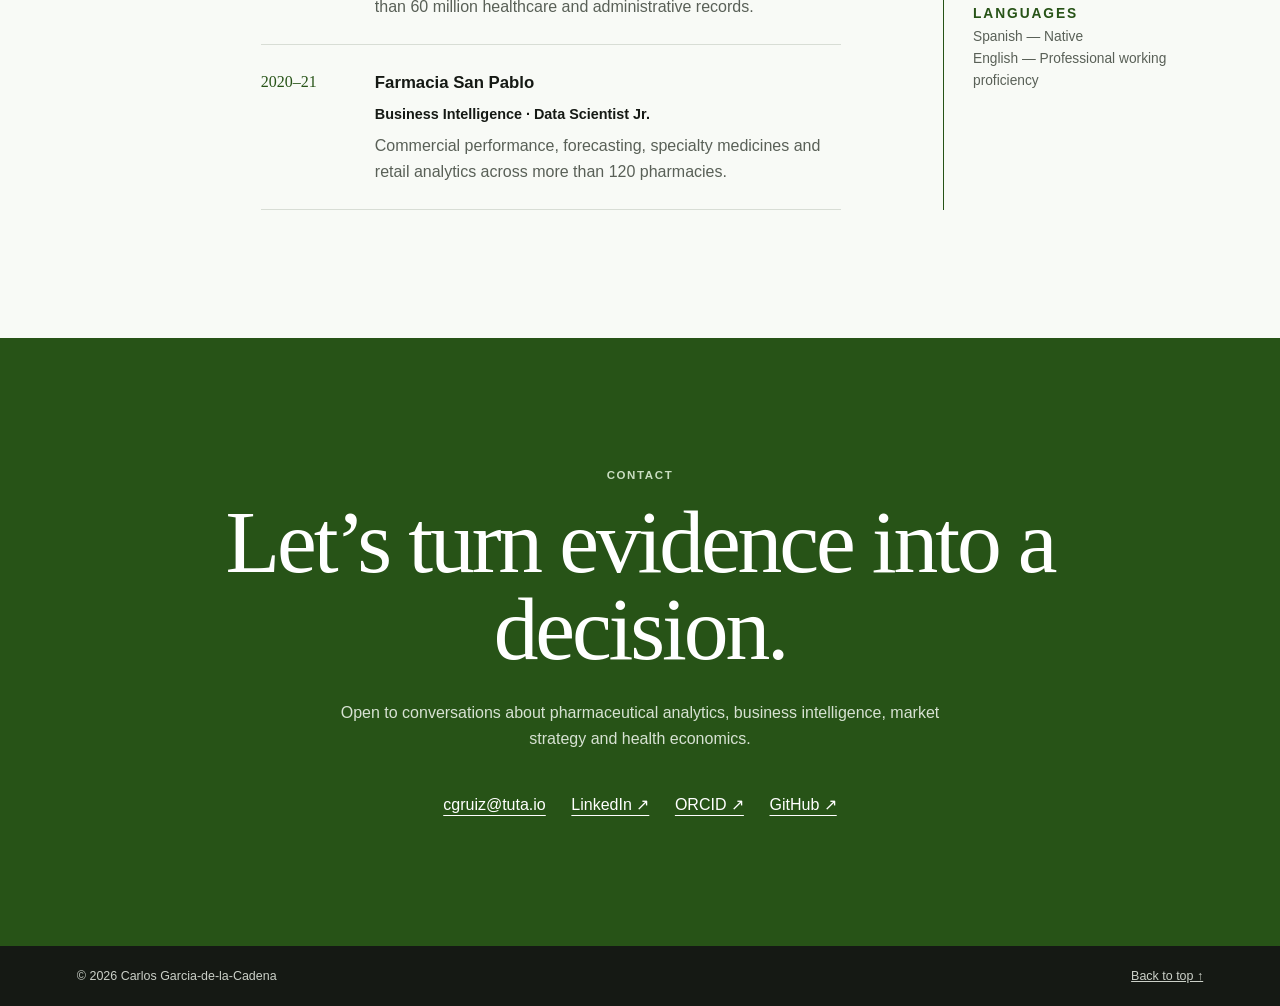
==== commit 5277696b: "Add files via upload" ====
--- a/index.html
+++ b/index.html
@@ -25,8 +25,9 @@
     </button>
     <nav class="site-nav" id="site-nav" aria-label="Primary navigation">
       <a href="#about" data-i18n="navAbout">About</a>
-      <a href="#pharma" data-i18n="navPharma">Strategy & market research</a>
       <a href="#publications" data-i18n="navPublications">Publications</a>
+      <a href="#pharma" data-i18n="navPharma">Pharma portfolio</a>
+      <a href="#commercial" data-i18n="navCommercial">Commercial portfolio</a>
       <a href="#resume" data-i18n="navResume">Résumé</a>
       <a href="#contact" data-i18n="navContact">Contact</a>
     </nav>
@@ -52,9 +53,8 @@
         <aside class="hero-aside reveal" aria-label="Profile summary">
           <p class="eyebrow" data-i18n="profileLabel">Profile</p>
           <p class="profile-name">Carlos Garcia-de-la-Cadena</p>
-          <p class="profile-credential" data-i18n="profileCredential">PhD Economics, Economics of Health</p>
           <p data-i18n="profileRole">Applied economist and healthcare analytics professional</p>
-          <p class="location" data-i18n="location">Mexico City</p>
+          <p class="location" data-i18n="location">Mexico City · Available for pharmaceutical analytics and strategy roles</p>
         </aside>
       </div>
       <div class="proof-strip reveal" aria-label="Selected facts">
@@ -84,7 +84,7 @@
     </section>
 
     <section class="section publications" id="publications">
-      <div class="section-label reveal"><span>03</span><p data-i18n="publicationsLabel">Research & publications</p></div>
+      <div class="section-label reveal"><span>02</span><p data-i18n="publicationsLabel">Research & publications</p></div>
       <div class="section-content">
         <div class="section-heading reveal">
           <h2 data-i18n="publicationsTitle">Research on healthcare provision, institutions and outcomes.</h2>
@@ -95,15 +95,16 @@
             <div class="publication-meta"><span data-i18n="pubTypeDissertation">Doctoral dissertation</span><span>2026</span></div>
             <h3>Three Essays on the Economics of Health</h3>
             <p data-i18n="pubThesis">How changes in public healthcare provision and institutional design affect maternal and infant health in a fragmented system.</p>
-            <div class="tags"><span>Health economics</span><span>Causal inference</span><span>Mexico</span></div>
-            <a class="case-link" href="doctoral-thesis.html" data-i18n="viewThesisCase">Explore the dissertation →</a>
+            <div class="publication-actions">
+              <div class="tags"><span>Health economics</span><span>Causal inference</span><span>Mexico</span></div>
+              <a class="publication-case-link" href="doctoral-thesis.html" data-i18n="viewThesisCase">Explore the thesis →</a>
+            </div>
           </article>
           <article class="publication reveal">
             <div class="publication-meta"><span data-i18n="pubTypePaper">Research paper</span><span data-i18n="accepted">Accepted</span></div>
             <h3 data-i18n="violenceTitle">Violence, formal employment and local capacity</h3>
             <p data-i18n="violenceText">Synthetic-control evidence on how episodes of criminal violence affect municipal formal employment and economic recovery.</p>
             <div class="tags"><span>Labor</span><span>Synthetic control</span><span>Public policy</span></div>
-            <a class="case-link" href="violence-formal-employment.html" data-i18n="viewViolenceCase">Explore the paper →</a>
           </article>
           <article class="publication reveal">
             <div class="publication-meta"><span data-i18n="pubTypeWorking">Working paper</span><span>2013–2025</span></div>
@@ -115,12 +116,12 @@
       </div>
     </section>
 
-    <section class="section portfolio portfolio-alt" id="pharma">
-      <div class="section-label reveal"><span>02</span><p data-i18n="pharmaLabel">Strategy & market research portfolio</p></div>
-      <div class="section-content">
-        <div class="section-heading reveal">
-          <h2 data-i18n="pharmaTitle">Strategy grounded in patients, access and market evidence.</h2>
-          <p data-i18n="pharmaIntro">Selected work across market opportunity, treatment pathways, formulary intelligence, forecasting and healthcare-resource research.</p>
+    <section class="section portfolio" id="pharma">
+      <div class="section-label reveal"><span>03</span><p data-i18n="pharmaLabel">Pharma portfolio</p></div>
+      <div class="section-content">
+        <div class="section-heading reveal">
+          <h2 data-i18n="pharmaTitle">Strategy grounded in patients, markets and evidence.</h2>
+          <p data-i18n="pharmaIntro">Selected work across market opportunity, pricing, access and specialty therapies. Client-sensitive details are intentionally omitted.</p>
         </div>
         <div class="project-grid">
           <details class="project-card featured reveal">
@@ -141,31 +142,29 @@
           <details class="project-card reveal">
             <summary>
               <span class="project-number">02</span>
-              <span class="project-area" data-i18n="pricingForecasting">Formulary intelligence</span>
-              <h3 data-i18n="pricingTitle">Medicare Part D formulary and pharmacy-network intelligence</h3>
-              <p data-i18n="pricingSummary">Monthly monitoring of coverage, utilization-management signals and network availability across prescription drug plans.</p>
-              <span class="project-status" data-i18n="pageInProgress">Case page in progress</span>
-              <span class="expand" data-i18n="openCase">Case details</span>
-            </summary>
-            <div class="project-detail">
-              <p><strong data-i18n="question">Question</strong><span data-i18n="pricingQuestion">How do formulary placement and pharmacy-network conditions vary across plans, geographies and time?</span></p>
-              <p><strong data-i18n="plannedApproach">Planned approach</strong><span data-i18n="pricingApproach">Structure CMS monthly formulary and pharmacy-network files into comparable plan, drug, restriction and geographic indicators.</span></p>
-              <p><strong data-i18n="expectedOutput">Expected output</strong><span data-i18n="pricingDecision">A monitoring framework for access changes, plan heterogeneity and competitive coverage signals, without treating formulary presence as observed prescribing.</span></p>
+              <span class="project-area" data-i18n="pricingForecasting">Pricing & forecasting</span>
+              <h3 data-i18n="pricingTitle">Specialty-biopharma pricing and revenue scenarios</h3>
+              <p data-i18n="pricingSummary">Competitive positioning, demand response and revenue implications under alternative assumptions.</p>
+              <span class="expand" data-i18n="openCase">Case details</span>
+            </summary>
+            <div class="project-detail">
+              <p><strong data-i18n="question">Question</strong><span data-i18n="pricingQuestion">How could price and competitor relationships change expected demand and revenue?</span></p>
+              <p><strong data-i18n="approach">Approach</strong><span data-i18n="pricingApproach">Combined cross-price relationships, forecasting and competitive evidence in a repeatable analytical workflow.</span></p>
+              <p><strong data-i18n="decision">Decision</strong><span data-i18n="pricingDecision">Clarified the trade-offs behind pricing, portfolio and market-entry scenarios while reducing recurring analytical time.</span></p>
             </div>
           </details>
           <details class="project-card reveal">
             <summary>
               <span class="project-number">03</span>
-              <span class="project-area" data-i18n="patientJourney">Patient journey & competitive intelligence</span>
-              <h3 data-i18n="immunologyTitle">Breast cancer treatment pathways and competitive landscape</h3>
-              <p data-i18n="immunologySummary">A decision-based view of treatment sequencing, access in Mexico and pipeline threats across three therapeutic clusters.</p>
-              <span class="expand" data-i18n="openCase">Case details</span>
-            </summary>
-            <div class="project-detail">
-              <p><strong data-i18n="scope">Scope</strong><span data-i18n="immunologyScope">HR+/HER2−, HER2+ and triple-negative breast cancer across early and advanced disease.</span></p>
-              <p><strong data-i18n="approach">Approach</strong><span data-i18n="immunologyApproach">Connected clinical gates, biomarkers, treatment exposure, Mexican access evidence and a date-stamped competitive pipeline.</span></p>
-              <p><strong data-i18n="decision">Decision</strong><span data-i18n="immunologyDecision">Clarified where each therapy fits, what limits effective access and which assets could reshape current standards of care.</span></p>
-              <a class="case-link" href="breast-cancer-patient-journey.html" data-i18n="viewJourneyCase">Explore the full case study →</a>
+              <span class="project-area" data-i18n="patientJourney">Patient journey</span>
+              <h3 data-i18n="immunologyTitle">Immunology treatment pathways</h3>
+              <p data-i18n="immunologySummary">Patient flows and biologic market dynamics across four immune-mediated conditions.</p>
+              <span class="expand" data-i18n="openCase">Case details</span>
+            </summary>
+            <div class="project-detail">
+              <p><strong data-i18n="scope">Scope</strong><span data-i18n="immunologyScope">Psoriasis, psoriatic arthritis, rheumatoid arthritis and hidradenitis suppurativa.</span></p>
+              <p><strong data-i18n="approach">Approach</strong><span data-i18n="immunologyApproach">Connected epidemiology, treatment flows, clinical positioning and competitor evidence.</span></p>
+              <p><strong data-i18n="decision">Decision</strong><span data-i18n="immunologyDecision">Translated pathway bottlenecks and market dynamics into addressable-market and share implications.</span></p>
             </div>
           </details>
           <details class="project-card reveal">
@@ -174,64 +173,51 @@
               <span class="project-area" data-i18n="targetingAccess">Targeting & access</span>
               <h3 data-i18n="physicianTitle">Physician segmentation and access research</h3>
               <p data-i18n="physicianSummary">Prioritization frameworks connected to prescribing drivers and access barriers.</p>
-              <span class="project-status" data-i18n="pageInProgress">Case page in progress</span>
               <span class="expand" data-i18n="openCase">Case details</span>
             </summary>
             <div class="project-detail">
               <p><strong data-i18n="question">Question</strong><span data-i18n="physicianQuestion">Which customers should be prioritized, and what prevents patients from reaching treatment?</span></p>
-              <p><strong data-i18n="plannedApproach">Planned approach</strong><span data-i18n="physicianApproach">Develop segmentation logic and payer/physician research around needs, behaviors and barriers.</span></p>
-              <p><strong data-i18n="expectedOutput">Expected output</strong><span data-i18n="physicianDecision">Actionable implications for customer prioritization and commercial execution.</span></p>
+              <p><strong data-i18n="approach">Approach</strong><span data-i18n="physicianApproach">Developed segmentation logic and payer/physician research around needs, behaviors and barriers.</span></p>
+              <p><strong data-i18n="decision">Decision</strong><span data-i18n="physicianDecision">Produced practical implications for customer prioritization and commercial execution.</span></p>
             </div>
           </details>
           <details class="project-card reveal">
             <summary>
               <span class="project-number">05</span>
-              <span class="project-area" data-i18n="forecasting">Forecasting</span>
-              <h3 data-i18n="forecastTitle">Formulary access and network forecasting</h3>
-              <p data-i18n="forecastSummary">Forward-looking scenarios for plan coverage, restrictions and pharmacy-network availability using monthly CMS snapshots.</p>
-              <span class="project-status" data-i18n="pageInProgress">Case page in progress</span>
-              <span class="expand" data-i18n="openCase">Case details</span>
-            </summary>
-            <div class="project-detail">
-              <p><strong data-i18n="plannedApproach">Planned approach</strong><span data-i18n="forecastApproach">Build monthly panels by plan, geography and product; separate persistence, entry, exit and restriction changes before projecting future access states.</span></p>
-              <p><strong data-i18n="expectedOutput">Expected output</strong><span data-i18n="forecastDecision">Transparent scenarios for access planning that explicitly separate coverage forecasts from prescription-demand forecasts.</span></p>
-            </div>
-          </details>
-          <details class="project-card reveal">
-            <summary>
-              <span class="project-number">06</span>
-              <span class="project-area" data-i18n="lossExclusivity">Loss of exclusivity</span>
-              <h3 data-i18n="loeTitle">Post-patent formulary transition</h3>
-              <p data-i18n="loeSummary">Tracking how brand, generic and therapeutic alternatives enter formularies after loss of exclusivity.</p>
-              <span class="project-status" data-i18n="pageInProgress">Case page in progress</span>
-              <span class="expand" data-i18n="openCase">Case details</span>
-            </summary>
-            <div class="project-detail">
-              <p><strong data-i18n="plannedApproach">Planned approach</strong><span data-i18n="loeApproach">Track monthly product presence, tier and utilization-management changes across plans around generic or biosimilar entry.</span></p>
-              <p><strong data-i18n="expectedOutput">Expected output</strong><span data-i18n="loeDecision">A framework that separates early formulary-displacement signals from actual prescription switching and defines the claims evidence needed to quantify uptake.</span></p>
-            </div>
-          </details>
-          <details class="project-card reveal">
-            <summary>
-              <span class="project-number">07</span>
-              <span class="project-area" data-i18n="hospitalAnalytics">Hospital strategy</span>
-              <h3 data-i18n="hospitalTitle">Public infrastructure and private hospital demand</h3>
-              <p data-i18n="hospitalSummary">A patient-flow case translating public-capacity changes into volume and revenue-risk scenarios for private hospitals.</p>
-              <span class="expand" data-i18n="openCase">Case details</span>
-            </summary>
-            <div class="project-detail">
-              <p><strong data-i18n="question">Question</strong><span data-i18n="hospitalQuestion">How can new public capacity reshape local private-hospital demand and expose fixed-cost service lines to volume risk?</span></p>
-              <p><strong data-i18n="approach">Approach</strong><span data-i18n="hospitalApproach">Translated administrative patient-flow evidence into an incumbent-hospital scenario, an editable revenue-at-risk calculator and public-network reallocation signals.</span></p>
-              <p><strong data-i18n="decision">Decision</strong><span data-i18n="hospitalDecision">Clarified which infrastructure and referral-system changes hospital leaders should monitor before demand shifts become visible in financial performance.</span></p>
-              <a class="case-link" href="hospital-strategy.html" data-i18n="viewHospitalCase">Explore the full case study →</a>
-            </div>
-          </details>
+              <span class="project-area" data-i18n="specialtyPortfolio">Specialty portfolio</span>
+              <h3 data-i18n="recoveryTitle">Specialty portfolio recovery</h3>
+              <p data-i18n="recoverySummary">Diagnosing category underperformance during a period of extraordinary disruption.</p>
+              <span class="expand" data-i18n="openCase">Case details</span>
+            </summary>
+            <div class="project-detail">
+              <p><strong data-i18n="question">Question</strong><span data-i18n="recoveryQuestion">Did declining sales reflect lower demand, changed purchasing behavior or product availability?</span></p>
+              <p><strong data-i18n="approach">Approach</strong><span data-i18n="recoveryApproach">Decomposed performance from category to molecule and integrated sales, forecast, loyalty, geography and inventory evidence.</span></p>
+              <p><strong data-i18n="decision">Decision</strong><span data-i18n="recoveryDecision">Focused recommendations on inventory allocation, continuity of supply and commercial priorities.</span></p>
+            </div>
+          </details>
+        </div>
+      </div>
+    </section>
+
+    <section class="section portfolio portfolio-alt" id="commercial">
+      <div class="section-label reveal"><span>04</span><p data-i18n="commercialLabel">Commercial portfolio</p></div>
+      <div class="section-content">
+        <div class="section-heading reveal">
+          <h2 data-i18n="commercialTitle">Analytics built around the next business action.</h2>
+          <p data-i18n="commercialIntro">Selected applications in sales performance, demand planning, customer behavior and retail execution.</p>
+        </div>
+        <div class="project-grid compact">
+          <details class="project-card reveal"><summary><span class="project-number">01</span><span class="project-area" data-i18n="forecasting">Forecasting</span><h3 data-i18n="forecastTitle">Sales forecast and stakeholder alignment</h3><p data-i18n="forecastSummary">Transparent assumptions and category-level expectations for annual planning.</p><span class="expand" data-i18n="openCase">Case details</span></summary><div class="project-detail"><p><strong data-i18n="approach">Approach</strong><span data-i18n="forecastApproach">Combined historical demand and category trends, then challenged and reconciled assumptions with commercial stakeholders.</span></p><p><strong data-i18n="decision">Decision</strong><span data-i18n="forecastDecision">Created alignment around expected performance, risks and commercial priorities.</span></p></div></details>
+          <details class="project-card reveal"><summary><span class="project-number">02</span><span class="project-area" data-i18n="businessIntelligence">Business intelligence</span><h3 data-i18n="dashboardTitle">Sales and profitability performance system</h3><p data-i18n="dashboardSummary">Automated KPIs across products, channels, geographies and time.</p><span class="expand" data-i18n="openCase">Case details</span></summary><div class="project-detail"><p><strong data-i18n="approach">Approach</strong><span data-i18n="dashboardApproach">Integrated transactional, inventory, product and customer data into repeatable reporting and dashboards.</span></p><p><strong data-i18n="decision">Decision</strong><span data-i18n="dashboardDecision">Enabled faster review of sales, margin, anomalies and areas requiring action.</span></p></div></details>
+          <details class="project-card reveal"><summary><span class="project-number">03</span><span class="project-area" data-i18n="demandPlanning">Demand planning</span><h3 data-i18n="inventoryTitle">Demand and inventory-risk forecasting</h3><p data-i18n="inventorySummary">Product- and pharmacy-level signals for potential shortages and demand shifts.</p><span class="expand" data-i18n="openCase">Case details</span></summary><div class="project-detail"><p><strong data-i18n="approach">Approach</strong><span data-i18n="inventoryApproach">Applied time-series and machine-learning methods across products, stores, channels and external variables.</span></p><p><strong data-i18n="decision">Decision</strong><span data-i18n="inventoryDecision">Supported inventory planning, availability and geographic prioritization.</span></p></div></details>
+          <details class="project-card reveal"><summary><span class="project-number">04</span><span class="project-area" data-i18n="customerAnalytics">Customer analytics</span><h3 data-i18n="loyaltyTitle">Specialty loyalty and consumption patterns</h3><p data-i18n="loyaltySummary">Refill, persistence, recurrence and repeat-purchase behavior.</p><span class="expand" data-i18n="openCase">Case details</span></summary><div class="project-detail"><p><strong data-i18n="approach">Approach</strong><span data-i18n="loyaltyApproach">Connected loyalty, transactions, therapy characteristics and customer behavior.</span></p><p><strong data-i18n="decision">Decision</strong><span data-i18n="loyaltyDecision">Generated insights for retention, category management and demand planning.</span></p></div></details>
+          <details class="project-card reveal"><summary><span class="project-number">05</span><span class="project-area" data-i18n="networkAnalytics">Network analytics</span><h3 data-i18n="networkTitle">Pharmacy network and geographic access</h3><p data-i18n="networkSummary">A unified view of customers, transactions, locations and travel times.</p><span class="expand" data-i18n="openCase">Case details</span></summary><div class="project-detail"><p><strong data-i18n="approach">Approach</strong><span data-i18n="networkApproach">Integrated customer identifiers, store locations, purchases and geographic measures across 120+ pharmacies.</span></p><p><strong data-i18n="decision">Decision</strong><span data-i18n="networkDecision">Identified geographic demand patterns and access gaps relevant to network decisions.</span></p></div></details>
         </div>
       </div>
     </section>
 
     <section class="section resume" id="resume">
-      <div class="section-label reveal"><span>04</span><p data-i18n="resumeLabel">Résumé</p></div>
+      <div class="section-label reveal"><span>05</span><p data-i18n="resumeLabel">Résumé</p></div>
       <div class="section-content">
         <div class="section-heading reveal">
           <h2 data-i18n="resumeTitle">Experience across consulting, research and pharmacy retail.</h2>
@@ -247,7 +233,7 @@
           <aside class="resume-aside reveal">
             <div>
               <p class="eyebrow" data-i18n="education">Education</p>
-              <h3 data-i18n="phd">PhD Economics, Economics of Health</h3><p>El Colegio de México · 2021–2026</p>
+              <h3 data-i18n="phd">PhD in Economics</h3><p>El Colegio de México · 2021–2026</p>
               <h3 data-i18n="msc">MSc in Economics</h3><p>El Colegio de México · 2021–2023</p>
               <h3 data-i18n="bs">BS in Economics & Finance</h3><p>Tecnológico de Monterrey · 2015–2019</p>
               <h3>Microeconometrics</h3><p>Barcelona School of Economics · 2024</p>
@@ -268,7 +254,7 @@
     <section class="contact" id="contact">
       <p class="eyebrow reveal" data-i18n="contactLabel">Contact</p>
       <h2 class="reveal" data-i18n="contactTitle">Let’s turn evidence into a decision.</h2>
-      <p class="reveal" data-i18n="contactText">Available for roles and collaborations in pharmaceutical analytics, market strategy and health economics.</p>
+      <p class="reveal" data-i18n="contactText">Open to conversations about pharmaceutical analytics, business intelligence, market strategy and health economics.</p>
       <div class="contact-links reveal">
         <a href="mailto:cgruiz@tuta.io">cgruiz@tuta.io</a>
         <a href="https://www.linkedin.com/in/cgruiz0" target="_blank" rel="noreferrer">LinkedIn ↗</a>
--- a/styles.css
+++ b/styles.css
@@ -48,7 +48,7 @@
 .wordmark > span:first-child { display: grid; place-items: center; width: 34px; height: 34px; border: 1px solid var(--green); color: var(--green); font-family: var(--serif); font-size: 1.08rem; }
 .wordmark-name { font-size: .92rem; }
 .site-nav { display: flex; align-items: center; gap: 1.35rem; }
-.site-nav a { position: relative; text-decoration: none; color: #30362e; font-size: .88rem; font-weight: 600; }
+.site-nav a { position: relative; text-decoration: none; color: #30362e; font-size: .82rem; font-weight: 600; }
 .site-nav a::after { content: ""; position: absolute; left: 0; bottom: -.4rem; width: 100%; height: 1px; background: var(--green); transform: scaleX(0); transform-origin: left; transition: transform .2s ease; }
 .site-nav a:hover::after, .site-nav a:focus-visible::after { transform: scaleX(1); }
 .language-switch { display: flex; gap: .35rem; align-items: center; font-size: .78rem; }
@@ -60,7 +60,7 @@
 .hero-kicker { max-width: var(--max); width: 100%; margin: 0 auto 2rem; color: var(--green); text-transform: uppercase; letter-spacing: .16em; font-size: .76rem; font-weight: 750; }
 .hero-grid { max-width: var(--max); width: 100%; margin: 0 auto; display: grid; grid-template-columns: minmax(0, 2.4fr) minmax(250px, .8fr); gap: clamp(3rem, 8vw, 8rem); align-items: end; }
 h1, h2 { font-family: var(--serif); font-weight: 500; letter-spacing: -.035em; }
-h1 { margin: 0; max-width: 950px; font-size: clamp(3.5rem, 6.5vw, 6.2rem); line-height: .95; }
+h1 { margin: 0; max-width: 950px; font-size: clamp(3.5rem, 7.4vw, 7.3rem); line-height: .93; }
 .hero-lede { max-width: 790px; margin: 2.2rem 0 0; font-size: clamp(1.15rem, 1.7vw, 1.55rem); line-height: 1.5; color: #41483e; }
 .hero-actions { display: flex; flex-wrap: wrap; gap: .75rem; margin-top: 2rem; }
 .button { display: inline-flex; align-items: center; justify-content: center; min-height: 48px; padding: .75rem 1.1rem; border: 1px solid var(--green); text-decoration: none; font-size: .88rem; font-weight: 700; transition: background .2s, color .2s, transform .2s; }
@@ -72,8 +72,7 @@
 .hero-aside { padding: 1.5rem 0 .5rem 1.5rem; border-left: 1px solid var(--green); }
 .hero-aside p { margin: 0 0 .65rem; }
 .hero-aside .profile-name { font-family: var(--serif); font-size: 1.5rem; line-height: 1.15; }
-.hero-aside .profile-credential { color: var(--green); font-size: .9rem; font-weight: 700; line-height: 1.35; }
-.hero-aside .location { margin-top: 1.4rem; color: var(--muted); font-size: .9rem; }
+.hero-aside .location { margin-top: 1.6rem; color: var(--muted); font-size: .86rem; }
 .eyebrow { margin: 0 0 .8rem; color: var(--green); font-size: .72rem; font-weight: 750; text-transform: uppercase; letter-spacing: .14em; }
 .proof-strip { max-width: var(--max); width: 100%; margin: clamp(4rem, 8vw, 7rem) auto 0; display: grid; grid-template-columns: repeat(3, 1fr); border-top: 1px solid var(--line); }
 .proof-strip div { display: grid; grid-template-columns: auto 1fr; gap: 1rem; align-items: center; padding: 1.35rem 1.5rem 1.35rem 0; border-right: 1px solid var(--line); }
@@ -88,13 +87,13 @@
 .section-label p { margin: 0; font-size: .76rem; font-weight: 700; text-transform: uppercase; letter-spacing: .12em; }
 .section-content { min-width: 0; max-width: 1060px; }
 .section-heading { display: grid; grid-template-columns: minmax(0, 2fr) minmax(250px, 1fr); gap: clamp(2rem, 5vw, 5rem); align-items: end; margin-bottom: clamp(2.5rem, 5vw, 4.5rem); }
-.section h2 { margin: 0; font-size: clamp(2.5rem, 4.5vw, 4.2rem); line-height: 1.04; }
+.section h2 { margin: 0; font-size: clamp(2.5rem, 5vw, 4.8rem); line-height: 1.02; }
 .section-heading > p { margin: 0; color: var(--muted); }
 .about-grid { display: grid; grid-template-columns: minmax(0, 1.2fr) minmax(300px, 1fr); gap: clamp(3rem, 8vw, 8rem); }
 .prose { font-size: 1.06rem; color: #3e453c; }
 .prose p:first-child { margin-top: 0; }
 .capability-list { display: flex; flex-wrap: wrap; gap: .5rem; margin-top: 2rem; }
-.capability-list span, .tags span { border: 1px solid var(--line); padding: .38rem .64rem; background: color-mix(in srgb, var(--white) 55%, transparent); font-size: .8rem; }
+.capability-list span, .tags span { border: 1px solid var(--line); padding: .38rem .64rem; background: color-mix(in srgb, var(--white) 55%, transparent); font-size: .76rem; }
 
 .publications { background: var(--white); }
 .publication-list { border-top: 1px solid var(--ink); }
@@ -103,34 +102,32 @@
 .publication h3 { margin: 0; font-family: var(--serif); font-size: 1.45rem; line-height: 1.25; font-weight: 500; }
 .publication p { margin: 0; color: var(--muted); font-size: .9rem; }
 .tags { display: flex; flex-wrap: wrap; gap: .4rem; }
+.publication-actions { display: flex; flex-direction: column; align-items: flex-start; gap: .9rem; }
+.publication-case-link { color: var(--green); font-size: .78rem; font-weight: 750; text-underline-offset: .25rem; }
 
 .portfolio-alt { background: var(--green-dark); color: var(--white); }
 .portfolio-alt .section-label, .portfolio-alt .project-area, .portfolio-alt .project-number { color: #bcd4b3; }
 .portfolio-alt .section-heading > p, .portfolio-alt .project-card summary > p { color: #c5cec1; }
 .portfolio-alt .project-card, .portfolio-alt .project-card:first-child { border-color: #42633a; }
 .portfolio-alt .project-detail { border-color: #42633a; color: #d8e0d4; }
-.portfolio-alt .case-link { color: #d7ebcf; }
 .project-grid { display: grid; grid-template-columns: repeat(2, minmax(0, 1fr)); }
 .project-card { border-top: 1px solid var(--ink); border-right: 1px solid var(--line); }
 .project-card:nth-child(even), .project-card:last-child { border-right: 0; }
 .project-card:nth-child(n+3) { border-top-color: var(--line); }
-.project-card summary { position: relative; min-height: 290px; display: flex; flex-direction: column; padding: 1.5rem 2rem 1.5rem 0; cursor: pointer; list-style: none; }
+.project-card summary { position: relative; min-height: 320px; display: flex; flex-direction: column; padding: 1.5rem 2rem 1.5rem 0; cursor: pointer; list-style: none; }
 .project-card:nth-child(even) summary { padding-left: 2rem; }
 .project-card summary::-webkit-details-marker { display: none; }
 .project-number { color: var(--green); font-family: var(--serif); font-size: .82rem; }
-.project-area { margin-top: auto; color: var(--green); font-size: .76rem; font-weight: 750; text-transform: uppercase; letter-spacing: .12em; }
+.project-area { margin-top: auto; color: var(--green); font-size: .71rem; font-weight: 750; text-transform: uppercase; letter-spacing: .12em; }
 .project-card h3 { margin: .6rem 0 .7rem; max-width: 450px; font-family: var(--serif); font-size: clamp(1.65rem, 2.8vw, 2.45rem); line-height: 1.05; font-weight: 500; }
-.project-card summary > p { margin: 0; max-width: 470px; color: var(--muted); font-size: .95rem; }
-.expand { margin-top: 1.4rem; font-size: .8rem; font-weight: 700; text-decoration: underline; text-underline-offset: .25rem; }
-.project-status { align-self: flex-start; margin-top: 1.15rem; padding: .32rem .55rem; border: 1px solid #66855d; color: #d7ebcf; font-size: .74rem; font-weight: 750; text-transform: uppercase; letter-spacing: .08em; }
-.project-status + .expand { margin-top: .85rem; }
+.project-card summary > p { margin: 0; max-width: 470px; color: var(--muted); font-size: .88rem; }
+.expand { margin-top: 1.4rem; font-size: .76rem; font-weight: 700; text-decoration: underline; text-underline-offset: .25rem; }
 .project-detail { margin: 0 2rem 2rem 0; padding-top: 1.25rem; border-top: 1px solid var(--line); color: #3d443b; font-size: .9rem; }
 .project-card:nth-child(even) .project-detail { margin-left: 2rem; }
 .project-detail p { display: grid; grid-template-columns: 90px 1fr; gap: 1rem; margin: 0 0 .9rem; }
 .project-detail strong { color: inherit; }
-.project-card[open] summary { min-height: 235px; }
+.project-card[open] summary { min-height: 260px; }
 .case-link { display: inline-block; margin-top: .55rem; color: var(--green); font-weight: 750; text-underline-offset: .25rem; }
-.project-grid > .project-card:last-child:nth-child(odd) { grid-column: 1 / -1; border-right: 0; }
 
 .resume-layout { display: grid; grid-template-columns: minmax(0, 2.1fr) minmax(260px, .9fr); gap: clamp(3rem, 8vw, 7rem); }
 .timeline { border-top: 1px solid var(--ink); }
@@ -161,160 +158,10 @@
   .site-header { grid-template-columns: 1fr auto auto; }
   .wordmark-name { display: none; }
   .site-nav { gap: .9rem; }
-  .site-nav a { font-size: .82rem; }
+  .site-nav a { font-size: .76rem; }
   .publication { grid-template-columns: 120px 1fr 1fr; }
   .publication .tags { grid-column: 2 / -1; }
-}
-
-/* Breast cancer patient journey */
-.breast-cancer-page {
-  --bc-berry: #713246;
-  --bc-berry-soft: #f5e9ed;
-  --bc-gold: #b78a3c;
-}
-.bc-hero { background: linear-gradient(135deg, #fbfcf9 0%, #f6f8f3 64%, #f5e9ed 100%); }
-.bc-overview .integrity-note, .bc-pipeline .integrity-note { margin-top: clamp(3rem, 7vw, 6rem); }
-
-.bc-journey-flow {
-  display: grid;
-  grid-template-columns: repeat(8, minmax(145px, 1fr));
-  gap: 1px;
-  overflow-x: auto;
-  padding-bottom: .75rem;
-  background: var(--line);
-  border: 1px solid var(--line);
-  scrollbar-color: var(--green) var(--green-soft);
-}
-.bc-journey-flow article {
-  position: relative;
-  min-height: 145px;
-  display: flex;
-  flex-direction: column;
-  justify-content: space-between;
-  padding: 1.15rem;
-  background: var(--white);
-}
-.bc-journey-flow article::after {
-  content: "→";
-  position: absolute;
-  right: -.66rem;
-  top: 50%;
-  z-index: 2;
-  display: grid;
-  place-items: center;
-  width: 1.3rem;
-  height: 1.3rem;
-  border: 1px solid var(--green);
-  border-radius: 50%;
-  background: var(--paper);
-  color: var(--green);
-  font-size: .72rem;
-  transform: translateY(-50%);
-}
-.bc-journey-flow article:last-of-type::after { display: none; }
-.bc-journey-flow article span { color: var(--green); font-family: var(--serif); font-size: .8rem; }
-.bc-journey-flow article strong { font-family: var(--serif); font-size: 1.08rem; font-weight: 500; line-height: 1.22; }
-.bc-journey-flow > i { display: none; }
-
-.bc-gate-grid {
-  display: grid;
-  grid-template-columns: repeat(3, 1fr);
-  margin-top: clamp(2.5rem, 5vw, 4rem);
-  border-top: 1px solid var(--ink);
-  border-left: 1px solid var(--line);
-}
-.bc-gate-grid article { min-height: 190px; padding: 1.35rem; border-right: 1px solid var(--line); border-bottom: 1px solid var(--line); }
-.bc-gate-grid article > span { color: var(--bc-berry); font-family: var(--serif); }
-.bc-gate-grid h3 { margin: 2.2rem 0 .35rem; font-family: var(--serif); font-size: 1.45rem; font-weight: 500; }
-.bc-gate-grid p { margin: 0; color: var(--muted); font-size: .86rem; }
-
-.bc-pathways { background: var(--green-dark); color: var(--white); }
-.bc-pathways .case-index, .bc-pathways .eyebrow { color: #bcd4b3; }
-.bc-pathways .case-section-head > p:last-child { color: #c5cec1; }
-.bc-tabs { display: flex; gap: .4rem; margin-bottom: 1px; border-bottom: 1px solid #42633a; }
-.bc-tabs button { border: 1px solid #42633a; border-bottom: 0; background: transparent; color: #d7e2d3; padding: .9rem 1.25rem; cursor: pointer; font-weight: 750; }
-.bc-tabs button[aria-selected="true"] { background: var(--white); color: var(--green-dark); }
-.bc-tabs button:focus-visible { outline: 2px solid #d6b977; outline-offset: 2px; }
-.bc-tab-panel { padding: clamp(2rem, 5vw, 4rem); background: var(--white); color: var(--ink); }
-.bc-setting-grid { display: grid; grid-template-columns: repeat(2, minmax(0, 1fr)); gap: clamp(2rem, 6vw, 6rem); }
-.bc-setting-grid article + article { padding-left: clamp(2rem, 5vw, 5rem); border-left: 1px solid var(--line); }
-.bc-setting-grid h3 { margin: .6rem 0 1.4rem; font-family: var(--serif); font-size: clamp(1.7rem, 3vw, 2.7rem); font-weight: 500; line-height: 1.08; }
-.bc-setting-grid ol { margin: 0; padding-left: 1.25rem; color: #41483e; }
-.bc-setting-grid li { padding: .45rem 0 .45rem .4rem; }
-.bc-biomarkers { display: flex; flex-wrap: wrap; gap: .45rem; margin-top: 2.5rem; padding-top: 1.3rem; border-top: 1px solid var(--line); }
-.bc-biomarkers span { padding: .35rem .6rem; border: 1px solid var(--green); color: var(--green); font-size: .74rem; font-weight: 700; }
-
-.bc-table-wrap { margin-top: clamp(3rem, 7vw, 6rem); overflow-x: auto; }
-.bc-table { width: 100%; min-width: 760px; border-collapse: collapse; background: var(--white); color: var(--ink); }
-.bc-table caption { padding: 0 0 1rem; color: inherit; font-family: var(--serif); font-size: 1.4rem; text-align: left; }
-.bc-table th, .bc-table td { padding: 1rem 1.1rem; border-top: 1px solid var(--line); text-align: left; vertical-align: top; }
-.bc-table th { color: var(--green); font-size: .72rem; text-transform: uppercase; letter-spacing: .08em; }
-.bc-table td:first-child { font-weight: 700; }
-.bc-table tbody tr:last-child td { border-bottom: 1px solid var(--line); }
-.bc-pathways .bc-table caption { color: var(--white); }
-
-.bc-access-ladder { display: grid; grid-template-columns: repeat(6, 1fr); border: 1px solid var(--line); }
-.bc-access-ladder article { min-height: 175px; display: flex; flex-direction: column; padding: 1.15rem; border-right: 1px solid var(--line); background: var(--white); }
-.bc-access-ladder article:last-child { border-right: 0; }
-.bc-access-ladder article > span { color: var(--green); font-family: var(--serif); font-size: 1.35rem; }
-.bc-access-ladder strong { margin-top: auto; font-family: var(--serif); font-weight: 500; line-height: 1.2; }
-.bc-access-ladder small { margin-top: .4rem; color: var(--muted); line-height: 1.35; }
-.bc-access-ladder .nv { background: #f3f0e7; }
-.bc-friction-grid { display: grid; grid-template-columns: repeat(4, 1fr); margin-top: 3rem; border-top: 1px solid var(--ink); }
-.bc-friction-grid article { padding: 1.4rem 1.4rem 1.4rem 0; border-right: 1px solid var(--line); }
-.bc-friction-grid article + article { padding-left: 1.4rem; }
-.bc-friction-grid article:last-child { border-right: 0; }
-.bc-friction-grid h3 { margin: 0 0 .6rem; font-family: var(--serif); font-size: 1.35rem; font-weight: 500; }
-.bc-friction-grid p { margin: 0; color: var(--muted); font-size: .86rem; }
-
-.bc-pipeline { background: var(--white); }
-.bc-risk-legend { display: grid; grid-template-columns: repeat(3, 1fr); border: 1px solid var(--line); }
-.bc-risk-legend > span { position: relative; min-height: 110px; display: grid; grid-template-columns: 14px 1fr; align-content: center; gap: .2rem .7rem; padding: 1.2rem; border-right: 1px solid var(--line); }
-.bc-risk-legend > span:last-child { border-right: 0; }
-.bc-risk-legend i { width: 10px; height: 10px; margin-top: .35rem; border-radius: 50%; }
-.bc-risk-legend b { font-family: var(--serif); font-size: 1.2rem; font-weight: 500; }
-.bc-risk-legend small { grid-column: 2; color: var(--muted); }
-.risk-high { background: var(--bc-berry); }
-.risk-medium { background: var(--bc-gold); }
-.risk-watch { background: var(--green); }
-.risk-pill { display: inline-block; padding: .25rem .55rem; color: var(--white); font-size: .72rem; font-weight: 750; }
-.risk-pill.high { background: var(--bc-berry); }
-.risk-pill.medium { background: var(--bc-gold); color: var(--ink); }
-.bc-pipeline-table td:last-child { width: 90px; }
-
-.bc-evidence { background: #f3f6f0; }
-.bc-skills { background: var(--green); }
-.bc-skills .case-index, .bc-skills .case-benefits-intro > p { color: #c9ddc1; }
-.bc-skills h2, .bc-skills .benefit-grid h3 { color: var(--white); }
-.bc-skills .benefit-grid { border-color: #5d7f52; }
-.bc-skills .benefit-grid article { border-color: #5d7f52; }
-.bc-skills .benefit-grid article > span, .bc-skills .benefit-grid p { color: #d7e2d3; }
-
-@media (max-width: 1080px) {
-  .bc-access-ladder { grid-template-columns: repeat(3, 1fr); }
-  .bc-access-ladder article:nth-child(3) { border-right: 0; }
-  .bc-access-ladder article:nth-child(-n+3) { border-bottom: 1px solid var(--line); }
-  .bc-friction-grid { grid-template-columns: repeat(2, 1fr); }
-  .bc-friction-grid article:nth-child(2) { border-right: 0; }
-  .bc-friction-grid article:nth-child(-n+2) { border-bottom: 1px solid var(--line); }
-}
-
-@media (max-width: 820px) {
-  .project-grid > .project-card:last-child:nth-child(odd) { grid-column: auto; }
-  .bc-gate-grid, .bc-setting-grid, .bc-risk-legend { grid-template-columns: 1fr; }
-  .bc-setting-grid article + article { padding: 2rem 0 0; border-top: 1px solid var(--line); border-left: 0; }
-  .bc-tabs { overflow-x: auto; }
-  .bc-tabs button { flex: 0 0 auto; }
-  .bc-risk-legend > span { border-right: 0; border-bottom: 1px solid var(--line); }
-  .bc-risk-legend > span:last-child { border-bottom: 0; }
-}
-
-@media (max-width: 600px) {
-  .bc-access-ladder, .bc-friction-grid { grid-template-columns: 1fr; }
-  .bc-access-ladder article, .bc-access-ladder article:nth-child(3), .bc-friction-grid article, .bc-friction-grid article:nth-child(2) { min-height: auto; padding: 1.15rem; border-right: 0; border-bottom: 1px solid var(--line); }
-  .bc-access-ladder article:last-child, .bc-friction-grid article:last-child { border-bottom: 0; }
-  .bc-access-ladder strong { margin-top: 1.6rem; }
-  .bc-tab-panel { padding: 1.4rem; }
+  .publication-actions { grid-column: 2 / -1; }
 }
 @media (max-width: 820px) {
   .site-header { grid-template-columns: 1fr auto auto; padding: 0 1.25rem; }
@@ -332,10 +179,11 @@
   .section-heading { align-items: start; }
   .publication { grid-template-columns: 1fr; gap: .75rem; }
   .publication .tags { grid-column: auto; }
+  .publication-actions { grid-column: auto; }
   .project-grid { grid-template-columns: 1fr; }
   .project-card, .project-card:nth-child(even), .project-card:last-child { border-right: 0; border-top: 1px solid var(--line); }
   .project-card:first-child { border-top-color: var(--ink); }
-  .project-card summary, .project-card:nth-child(even) summary { min-height: 260px; padding: 1.5rem 0; }
+  .project-card summary, .project-card:nth-child(even) summary { min-height: 290px; padding: 1.5rem 0; }
   .project-card:nth-child(even) .project-detail, .project-detail { margin: 0 0 2rem; }
   .resume-aside { padding: 1.5rem 0 0; border-left: 0; border-top: 1px solid var(--green); }
 }
@@ -549,152 +397,127 @@
   .download-row { grid-template-columns: 55px 1fr auto; gap: 1rem; }
 }
 
-/* Doctoral thesis */
+/* Doctoral thesis case study */
 .thesis-hero h1 { max-width: 980px; }
-.thesis-central-question { max-width: 1120px; margin: 0 0 clamp(4rem,8vw,7rem) auto; padding-left: clamp(1.5rem,4vw,3.5rem); border-left: 2px solid var(--green); color: var(--green-dark); font-family: var(--serif); font-size: clamp(1.8rem,3.8vw,3.65rem); line-height: 1.18; }
-.thesis-access-grid { display: grid; grid-template-columns: repeat(5,1fr); border-top: 1px solid var(--ink); border-bottom: 1px solid var(--line); }
-.thesis-access-grid article { min-height: 210px; padding: 1.35rem; border-right: 1px solid var(--line); }
-.thesis-access-grid article:first-child { padding-left: 0; }
-.thesis-access-grid article:last-child { border-right: 0; }
-.thesis-access-grid span { color: var(--green); font-family: var(--serif); font-size: .82rem; }
-.thesis-access-grid h3 { margin: 3.5rem 0 .45rem; font-family: var(--serif); font-size: 1.3rem; font-weight: 500; }
-.thesis-access-grid p { margin: 0; color: var(--muted); font-size: .78rem; }
+.thesis-snapshot div { min-height: 165px; }
+.thesis-central-question {
+  max-width: 1120px;
+  margin: 0 0 clamp(4rem, 8vw, 7rem) auto;
+  padding: 0 0 0 clamp(1.5rem, 4vw, 3.5rem);
+  border-left: 2px solid var(--green);
+  color: var(--green-dark);
+  font-family: var(--serif);
+  font-size: clamp(1.8rem, 3.8vw, 3.65rem);
+  line-height: 1.18;
+}
+.access-framework { display: grid; grid-template-columns: repeat(5, 1fr); border-top: 1px solid var(--ink); border-bottom: 1px solid var(--line); }
+.access-framework > div { min-height: 210px; padding: 1.35rem; border-right: 1px solid var(--line); }
+.access-framework > div:first-child { padding-left: 0; }
+.access-framework > div:last-child { border-right: 0; }
+.access-framework span { color: var(--green); font-family: var(--serif); font-size: .82rem; }
+.access-framework strong { display: block; margin-top: 3.5rem; font-family: var(--serif); font-size: 1.3rem; font-weight: 500; }
+.access-framework p { margin: .45rem 0 0; color: var(--muted); font-size: .78rem; line-height: 1.45; }
+.thesis-wide-figure { margin: clamp(4rem, 8vw, 7rem) 0 0; }
+.thesis-wide-figure img { display: block; width: 100%; height: auto; border: 1px solid var(--line); background: var(--white); }
+.thesis-wide-figure figcaption, .evidence-figure figcaption { max-width: 820px; margin: .9rem 0 0 auto; color: var(--muted); font-size: .78rem; }
+
 .thesis-essays { background: var(--white); }
-.thesis-essay { padding: clamp(4.5rem,9vw,8rem) 0; border-top: 1px solid var(--ink); scroll-margin-top: 90px; }
-.essay-heading { display: grid; grid-template-columns: minmax(150px,.45fr) minmax(0,2.55fr); gap: clamp(2rem,6vw,6rem); align-items: start; }
-.essay-heading > div:first-child > span { color: var(--green); font-family: var(--serif); font-size: 2.4rem; }
-.essay-heading h3 { max-width: 960px; margin: 0; font-family: var(--serif); font-size: clamp(2.5rem,4.8vw,4.8rem); font-weight: 500; line-height: 1.02; letter-spacing: -.035em; }
-.essay-heading > div:last-child > p { max-width: 700px; color: var(--muted); }
-.essay-method { display: grid; grid-template-columns: minmax(150px,.45fr) minmax(0,2.55fr); gap: clamp(2rem,6vw,6rem); margin-top: 2.5rem; padding: 1.2rem 0; border-top: 1px solid var(--line); border-bottom: 1px solid var(--line); }
-.essay-method strong { color: var(--green); font-size: .72rem; text-transform: uppercase; letter-spacing: .1em; }
-.essay-method span { max-width: 900px; color: #434b41; }
-.thesis-source-figure { margin: clamp(3rem,7vw,6rem) 0 0; padding: clamp(1rem,3vw,2.5rem); background: #f6f8f4; border: 1px solid var(--line); }
-.thesis-source-figure img { display: block; max-width: 100%; max-height: 780px; width: auto; height: auto; margin: 0 auto; object-fit: contain; }
-.thesis-source-figure figcaption { max-width: 850px; margin: 1rem 0 0 auto; color: var(--muted); font-size: .78rem; }
-.thesis-table-wrap { margin: clamp(3rem,6vw,5rem) 0 0; overflow-x: auto; border-top: 1px solid var(--ink); }
-.thesis-table { width: 100%; min-width: 680px; border-collapse: collapse; }
-.thesis-table caption { padding: 1rem 0; color: var(--green); font-family: var(--serif); font-size: 1.35rem; text-align: left; }
-.thesis-table th { padding: .85rem 1rem .85rem 0; border-top: 1px solid var(--line); border-bottom: 1px solid var(--ink); color: var(--muted); font-size: .7rem; text-align: left; text-transform: uppercase; letter-spacing: .08em; }
-.thesis-table td { padding: 1rem 1rem 1rem 0; border-bottom: 1px solid var(--line); font-size: .9rem; }
-.thesis-table td:nth-child(2), .thesis-table td:nth-child(3), .thesis-table td:nth-child(4) { font-variant-numeric: tabular-nums; }
-.essay-takeaway { max-width: 950px; margin: clamp(2.5rem,5vw,4rem) 0 0 auto; padding: 1.5rem 0 0 2rem; border-top: 1px solid var(--green); border-left: 1px solid var(--green); font-family: var(--serif); font-size: clamp(1.25rem,2vw,1.7rem); line-height: 1.45; }
-.essay-takeaway strong { color: var(--green); }
-.thesis-process { display: grid; grid-template-columns: repeat(5,1fr); border-top: 1px solid var(--ink); border-left: 1px solid var(--line); }
-.thesis-process article { min-height: 240px; padding: 1.4rem; border-right: 1px solid var(--line); border-bottom: 1px solid var(--line); }
-.thesis-process span { color: var(--green); font-family: var(--serif); }
-.thesis-process h3 { margin: 3rem 0 .6rem; font-family: var(--serif); font-size: 1.35rem; font-weight: 500; }
-.thesis-process p { margin: 0; color: var(--muted); font-size: .82rem; }
-.integrity-note { max-width: 950px; margin: clamp(4rem,8vw,7rem) 0 0 auto; padding: 2rem; background: var(--green-soft); border-left: 3px solid var(--green); }
-.integrity-note h3 { margin: .6rem 0; font-family: var(--serif); font-size: clamp(1.8rem,3vw,2.8rem); font-weight: 500; }
-.integrity-note p:last-child { color: var(--muted); }
+.essay-jump { display: grid; grid-template-columns: repeat(3, 1fr); margin-bottom: clamp(5rem, 9vw, 8rem); border: 1px solid var(--line); }
+.essay-jump a { display: grid; grid-template-columns: auto 1fr; gap: .4rem 1rem; min-height: 125px; padding: 1.2rem; border-right: 1px solid var(--line); text-decoration: none; transition: background .2s; }
+.essay-jump a:last-child { border-right: 0; }
+.essay-jump a:hover { background: var(--green-soft); }
+.essay-jump span { grid-row: 1 / 3; color: var(--green); font-family: var(--serif); }
+.essay-jump strong { align-self: end; font-family: var(--serif); font-size: 1.25rem; font-weight: 500; }
+.essay-jump small { color: var(--muted); }
+.essay-section { display: grid; grid-template-columns: minmax(150px, .42fr) minmax(0, 2.58fr); gap: clamp(2rem, 6vw, 6rem); padding: clamp(4.5rem, 9vw, 8rem) 0; border-top: 1px solid var(--ink); scroll-margin-top: 92px; }
+.essay-side { position: sticky; top: 100px; align-self: start; }
+.essay-number { color: var(--green); font-family: var(--serif); font-size: 2.4rem; }
+.essay-side .eyebrow { margin-top: 1.5rem; }
+.essay-side > p:last-child { color: var(--muted); font-size: .8rem; }
+.essay-main { min-width: 0; }
+.essay-title { display: grid; grid-template-columns: minmax(0, 1.5fr) minmax(260px, .75fr); gap: clamp(2rem, 5vw, 5rem); align-items: end; }
+.essay-title h3 { margin: 0; max-width: 720px; font-family: var(--serif); font-size: clamp(2.5rem, 4.8vw, 4.8rem); font-weight: 500; line-height: 1; letter-spacing: -.035em; }
+.essay-title p { margin: 0; color: var(--muted); }
+.essay-results { display: grid; grid-template-columns: repeat(3, 1fr); margin: clamp(3rem, 6vw, 5rem) 0; border-top: 1px solid var(--line); border-bottom: 1px solid var(--line); }
+.essay-results div { min-height: 145px; display: flex; flex-direction: column; justify-content: space-between; padding: 1.25rem 1.5rem 1.25rem 0; border-right: 1px solid var(--line); }
+.essay-results div + div { padding-left: 1.5rem; }
+.essay-results div:last-child { border-right: 0; }
+.essay-results strong { color: var(--green); font-family: var(--serif); font-size: clamp(2.1rem, 4vw, 3.6rem); font-weight: 500; line-height: 1; }
+.essay-results span { max-width: 180px; color: var(--muted); font-size: .76rem; text-transform: uppercase; letter-spacing: .07em; }
+.essay-copy { display: grid; grid-template-columns: minmax(0, 1.35fr) minmax(250px, .65fr); gap: clamp(2rem, 5vw, 5rem); }
+.essay-copy > p { margin: 0; font-family: var(--serif); font-size: clamp(1.25rem, 2.1vw, 1.75rem); line-height: 1.45; }
+.essay-copy aside { padding-left: 1.4rem; border-left: 1px solid var(--green); }
+.essay-copy aside strong, .essay-copy aside span { display: block; }
+.essay-copy aside strong { color: var(--green); font-size: .7rem; text-transform: uppercase; letter-spacing: .1em; }
+.essay-copy aside span { margin-top: .6rem; color: var(--muted); font-size: .84rem; }
+.evidence-figure { margin: clamp(3.5rem, 7vw, 6rem) 0 0; padding: clamp(1rem, 3vw, 2.5rem); background: #f6f8f4; border: 1px solid var(--line); }
+.evidence-figure img { display: block; max-width: 100%; max-height: 620px; width: auto; height: auto; margin: 0 auto; object-fit: contain; }
+.full-slide-figure img { width: 100%; max-height: none; }
+
+.thesis-skills { max-width: 1440px; }
+.thesis-skill-list { border-top: 1px solid #42633a; }
+.thesis-skill-list article { display: grid; grid-template-columns: 70px minmax(0, 1fr) minmax(220px, .7fr); gap: clamp(1.5rem, 4vw, 4rem); align-items: center; min-height: 150px; padding: 1.35rem 0; border-bottom: 1px solid #42633a; }
+.thesis-skill-list article > span { color: #bcd4b3; font-family: var(--serif); }
+.thesis-skill-list h3 { margin: 0; font-family: var(--serif); font-size: 1.55rem; font-weight: 500; }
+.thesis-skill-list p { margin: .35rem 0 0; color: #c5cec1; font-size: .86rem; }
+.thesis-skill-list article > strong { color: #bcd4b3; font-size: .7rem; font-weight: 700; text-transform: uppercase; letter-spacing: .08em; }
+
+.thesis-data { background: #f5f8f2; }
+.data-pipeline { display: grid; grid-template-columns: repeat(7, auto); align-items: stretch; margin-bottom: clamp(4rem, 8vw, 7rem); }
+.data-pipeline div { min-height: 170px; display: flex; flex-direction: column; justify-content: space-between; padding: 1.2rem; border: 1px solid var(--line); background: var(--white); }
+.data-pipeline div span { color: var(--green); font-size: .68rem; font-weight: 750; text-transform: uppercase; letter-spacing: .1em; }
+.data-pipeline div strong { max-width: 205px; font-family: var(--serif); font-size: 1.15rem; font-weight: 500; line-height: 1.25; }
+.data-pipeline i { align-self: center; width: clamp(18px, 3vw, 45px); height: 1px; background: var(--green); }
+.thesis-methods .method-step { grid-template-columns: 70px minmax(0, 1fr) minmax(200px, .4fr); }
+
+.transfer-section { background: var(--white); }
+.transfer-map { display: grid; grid-template-columns: repeat(2, 1fr); border-top: 1px solid var(--ink); border-left: 1px solid var(--line); }
+.transfer-map article { min-height: 260px; padding: 1.7rem; border-right: 1px solid var(--line); border-bottom: 1px solid var(--line); }
+.transfer-map h3 { max-width: 460px; margin: 3rem 0 .6rem; font-family: var(--serif); font-size: clamp(1.6rem, 2.8vw, 2.3rem); font-weight: 500; line-height: 1.1; }
+.transfer-map article > p:last-child { max-width: 500px; margin: 0; color: var(--muted); font-size: .88rem; }
+
 .thesis-conclusions { background: var(--paper); }
 .conclusion-list { border-top: 1px solid var(--ink); }
-.conclusion-list article { display: grid; grid-template-columns: 80px 1fr; gap: 2rem; padding: 2rem 0; border-bottom: 1px solid var(--line); }
+.conclusion-list article { display: grid; grid-template-columns: 80px minmax(0, 1fr); gap: 2rem; padding: 2.1rem 0; border-bottom: 1px solid var(--line); }
 .conclusion-list article > span { color: var(--green); font-family: var(--serif); }
-.conclusion-list h3 { margin: 0; font-family: var(--serif); font-size: clamp(1.6rem,3vw,2.5rem); font-weight: 500; }
-.conclusion-list p { max-width: 850px; margin: .6rem 0 0; color: var(--muted); }
-.thesis-deck-section { background: var(--white); }
-.thesis-deck-section .download-row { border-top: 1px solid var(--ink); }
-.thesis-unavailable { margin: 1.25rem 0 0; color: var(--muted); font-size: .82rem; }
-@media (max-width: 980px) { .thesis-access-grid, .thesis-process { grid-template-columns: repeat(2,1fr); } .thesis-access-grid article:first-child { padding-left: 1.35rem; } }
-@media (max-width: 720px) { .essay-heading, .essay-method { grid-template-columns: 1fr; gap: 1rem; } .thesis-access-grid, .thesis-process { grid-template-columns: 1fr; } .thesis-access-grid article, .thesis-process article { min-height: auto; } .thesis-access-grid h3, .thesis-process h3 { margin-top: 1.5rem; } .conclusion-list article { grid-template-columns: 45px 1fr; gap: 1rem; } }
-
-/* Violence, formal employment and local capacity */
-.violence-hero h1 { max-width: 1050px; }
-.publication-status { margin: 1.25rem 0 0; color: var(--green); font-size: .9rem; font-weight: 700; }
-.violence-cases, .violence-publication { background: var(--white); }
-.violence-figure { margin: clamp(3rem,7vw,6rem) 0 0; padding: clamp(1rem,3vw,2.5rem); background: #f6f8f4; border: 1px solid var(--line); }
-.violence-figure img { display: block; width: 100%; height: auto; margin: 0 auto; }
-.violence-figure figcaption { max-width: 850px; margin: 1rem 0 0 auto; color: var(--muted); font-size: .78rem; }
-.violence-case-grid { display: grid; grid-template-columns: repeat(3,1fr); margin-top: clamp(3rem,6vw,5rem); border-top: 1px solid var(--ink); border-left: 1px solid var(--line); }
-.violence-case-grid article { min-height: 270px; padding: 1.6rem; border-right: 1px solid var(--line); border-bottom: 1px solid var(--line); }
-.violence-case-grid span { color: var(--green); font-size: .68rem; font-weight: 750; letter-spacing: .1em; }
-.violence-case-grid h3 { margin: 3rem 0 .7rem; font-family: var(--serif); font-size: 2rem; font-weight: 500; }
-.violence-case-grid p { margin: 0; color: var(--muted); font-size: .86rem; }
-.violence-table-wrap { margin-top: clamp(3rem,6vw,5rem); overflow-x: auto; border-top: 1px solid var(--ink); }
-.violence-table { width: 100%; min-width: 760px; border-collapse: collapse; }
-.violence-table caption { padding: 1rem 0; color: var(--green); font-family: var(--serif); font-size: 1.4rem; text-align: left; }
-.violence-table th { padding: .85rem 1rem .85rem 0; border-top: 1px solid var(--line); border-bottom: 1px solid var(--ink); color: var(--muted); font-size: .7rem; text-align: left; text-transform: uppercase; letter-spacing: .08em; }
-.violence-table td { padding: 1rem 1rem 1rem 0; border-bottom: 1px solid var(--line); font-family: var(--serif); font-size: 1.1rem; font-variant-numeric: tabular-nums; }
-.violence-table td:first-child { font-family: var(--sans); font-size: .85rem; }
-.violence-table small { display: block; margin-top: .2rem; color: var(--muted); font-family: var(--sans); font-size: .68rem; }
-.violence-result-grid { display: grid; grid-template-columns: repeat(3,1fr); gap: 1px; margin-top: clamp(3rem,6vw,5rem); background: var(--line); border: 1px solid var(--line); }
-.violence-result-grid article { min-height: 320px; padding: clamp(1.5rem,3vw,2.5rem); background: var(--white); }
-.violence-result-grid > article > strong { display: block; margin-top: 2.4rem; color: var(--green); font-family: var(--serif); font-size: clamp(2.5rem,5vw,4.5rem); font-weight: 500; line-height: 1; }
-.violence-result-grid h3 { margin: 1.5rem 0 .6rem; font-family: var(--serif); font-size: 1.5rem; font-weight: 500; }
-.violence-result-grid p:last-child { color: var(--muted); font-size: .84rem; }
-.healthcare-section { background: var(--white); }
-.healthcare-chain { display: grid; grid-template-columns: 1fr 38px 1fr 38px 1fr 38px 1fr 38px 1fr; align-items: stretch; }
-.healthcare-chain article { min-height: 190px; display: flex; flex-direction: column; padding: 1.2rem; border: 1px solid var(--line); }
-.healthcare-chain article > span { color: var(--green); font-family: var(--serif); }
-.healthcare-chain article > strong { margin-top: 2.2rem; font-family: var(--serif); font-size: 1.18rem; font-weight: 500; line-height: 1.2; }
-.healthcare-chain article > small { margin-top: auto; padding-top: 1rem; color: var(--muted); font-size: .63rem; font-weight: 750; text-transform: uppercase; letter-spacing: .08em; }
-.healthcare-chain i { align-self: center; height: 1px; background: var(--green); }
-.healthcare-evidence-grid { display: grid; grid-template-columns: repeat(2,1fr); margin-top: clamp(4rem,8vw,7rem); border-top: 1px solid var(--ink); border-left: 1px solid var(--line); }
-.healthcare-evidence-grid article { min-height: 235px; padding: 1.6rem; border-right: 1px solid var(--line); border-bottom: 1px solid var(--line); }
-.healthcare-evidence-grid h3 { max-width: 520px; margin: 1.5rem 0 .7rem; font-family: var(--serif); font-size: clamp(1.5rem,2.6vw,2.2rem); font-weight: 500; }
-.healthcare-evidence-grid p { max-width: 560px; margin: 0; color: var(--muted); font-size: .86rem; }
-.violence-publication .thesis-unavailable { padding-top: 1.25rem; border-top: 1px solid var(--ink); }
-@media (max-width: 980px) { .violence-case-grid, .violence-result-grid { grid-template-columns: 1fr; } .violence-case-grid article, .violence-result-grid article { min-height: auto; } .healthcare-chain { grid-template-columns: 1fr; gap: 0; } .healthcare-chain i { width: 1px; height: 28px; justify-self: center; } .healthcare-chain article { min-height: 145px; } }
-@media (max-width: 720px) { .healthcare-evidence-grid { grid-template-columns: 1fr; } .healthcare-evidence-grid article { min-height: auto; } }
-
-/* Hospital strategy case */
-.hospital-hero h1 { max-width: 980px; font-size: clamp(3.25rem, 6.2vw, 6.35rem); }
-.hospital-evidence { background: var(--white); }
-.hospital-evidence-grid { display: grid; grid-template-columns: repeat(2, 1fr); margin-top: clamp(3rem, 6vw, 5.5rem); border-top: 1px solid var(--ink); border-left: 1px solid var(--line); }
-.hospital-evidence-grid article { min-height: 280px; padding: clamp(1.5rem, 3vw, 2.6rem); border-right: 1px solid var(--line); border-bottom: 1px solid var(--line); }
-.hospital-evidence-grid strong { display: block; color: var(--green); font-family: var(--serif); font-size: clamp(3rem, 6vw, 5.4rem); font-weight: 500; line-height: 1; }
-.hospital-evidence-grid h3 { max-width: 480px; margin: 1.4rem 0 .65rem; font-family: var(--serif); font-size: clamp(1.45rem, 2.6vw, 2.2rem); font-weight: 500; }
-.hospital-evidence-grid p:last-child { max-width: 560px; color: var(--muted); font-size: .88rem; }
-.hospital-evidence-grid .evidence-feature { background: var(--green-dark); color: var(--white); }
-.hospital-evidence-grid .evidence-feature strong { color: #d8e8d1; }
-.hospital-evidence-grid .evidence-feature p { color: #c6d2c2; }
-.scenario-workbench { display: grid; grid-template-columns: minmax(260px, .72fr) minmax(0, 1.28fr); margin-top: clamp(3rem, 6vw, 5.5rem); border: 1px solid var(--line); }
-.scenario-inputs { padding: clamp(1.5rem, 4vw, 3.2rem); background: var(--green-dark); color: var(--white); }
-.scenario-inputs label { display: block; margin-bottom: 1.6rem; color: #d7e2d3; font-size: .8rem; font-weight: 750; text-transform: uppercase; letter-spacing: .06em; }
-.scenario-inputs input { width: 100%; margin-top: .65rem; padding: .85rem .9rem; border: 1px solid #789070; border-radius: 0; outline: none; background: rgba(255,255,255,.08); color: var(--white); font: 500 1.15rem var(--sans); font-variant-numeric: tabular-nums; }
-.scenario-inputs input:focus { border-color: var(--white); box-shadow: 0 0 0 2px rgba(255,255,255,.2); }
-.scenario-inputs p { margin: 2.4rem 0 0; color: #bfcdbb; font-size: .8rem; }
-.scenario-results { display: grid; grid-template-columns: repeat(2, 1fr); background: var(--line); gap: 1px; }
-.scenario-results article { min-height: 180px; display: flex; flex-direction: column; justify-content: space-between; padding: clamp(1.3rem, 3vw, 2.2rem); background: var(--white); }
-.scenario-results span { max-width: 220px; color: var(--muted); font-size: .76rem; text-transform: uppercase; letter-spacing: .07em; }
-.scenario-results strong { color: var(--green); font-family: var(--serif); font-size: clamp(2rem, 4vw, 3.8rem); font-weight: 500; line-height: 1.05; font-variant-numeric: tabular-nums; }
-.scenario-results .scenario-accent { background: var(--green-soft); }
-.scenario-results .scenario-wide { grid-column: 1 / -1; min-height: 150px; }
-.scenario-results .scenario-wide strong { font-size: clamp(1.65rem, 3.5vw, 3rem); }
-.network-shift { display: grid; grid-template-columns: repeat(3, 1fr); margin-top: clamp(3rem, 6vw, 5rem); border-top: 1px solid var(--ink); }
-.network-shift article { min-height: 220px; padding: 1.5rem 1.6rem 1.5rem 0; border-right: 1px solid var(--line); }
-.network-shift article + article { padding-left: 1.6rem; }
-.network-shift article:last-child { border-right: 0; }
-.network-shift span { display: block; min-height: 3rem; color: var(--muted); font-size: .78rem; }
-.network-shift strong { display: block; margin: 2rem 0; color: var(--green); font-family: var(--serif); font-size: clamp(2.8rem, 5vw, 4.6rem); font-weight: 500; line-height: 1; }
-.network-shift i { display: block; width: var(--width); height: 8px; background: var(--green); }
-.network-shift .network-gap i { background: #8da182; }
-.capacity-timeline { display: grid; grid-template-columns: auto minmax(120px, 1fr) auto; align-items: center; gap: clamp(1.2rem, 4vw, 3rem); max-width: 900px; margin: clamp(3rem, 7vw, 6rem) auto 0; }
-.capacity-timeline div { min-width: 130px; }
-.capacity-timeline div:last-child { text-align: right; }
-.capacity-timeline span, .capacity-timeline strong { display: block; }
-.capacity-timeline span { color: var(--muted); font-size: .76rem; text-transform: uppercase; letter-spacing: .08em; }
-.capacity-timeline strong { margin-top: .4rem; color: var(--green); font-family: var(--serif); font-size: clamp(2.6rem, 5vw, 4.8rem); font-weight: 500; }
-.capacity-timeline > i { position: relative; height: 2px; background: var(--line); }
-.capacity-timeline > i::before, .capacity-timeline > i::after { content: ""; position: absolute; top: 50%; width: 12px; height: 12px; border-radius: 50%; background: var(--green); transform: translateY(-50%); }
-.capacity-timeline > i::before { left: 0; }
-.capacity-timeline > i::after { right: 0; }
-.capacity-timeline > i b { display: block; width: 72%; height: 2px; background: var(--green); }
-@media (max-width: 850px) {
-  .hospital-evidence-grid, .scenario-workbench, .network-shift { grid-template-columns: 1fr; }
-  .hospital-evidence-grid article { min-height: auto; }
-  .network-shift article, .network-shift article + article { min-height: 170px; padding: 1.4rem 0; border-right: 0; border-bottom: 1px solid var(--line); }
-  .network-shift article:last-child { border-bottom: 0; }
-}
-@media (max-width: 600px) {
-  .hospital-hero h1 { font-size: clamp(2.75rem, 13vw, 3.45rem); }
-  .scenario-results { grid-template-columns: 1fr; }
-  .scenario-results .scenario-wide { grid-column: auto; }
-  .capacity-timeline { grid-template-columns: 1fr; }
-  .capacity-timeline div:last-child { text-align: left; }
-  .capacity-timeline > i { width: 2px; height: 75px; margin-left: 5px; }
-  .capacity-timeline > i::before, .capacity-timeline > i::after { left: 50%; transform: translate(-50%, -50%); }
-  .capacity-timeline > i::after { top: 100%; }
-  .capacity-timeline > i b { width: 2px; height: 72%; }
-}
+.conclusion-list h3 { margin: 0; font-family: var(--serif); font-size: clamp(1.55rem, 2.8vw, 2.4rem); font-weight: 500; }
+.conclusion-list p { max-width: 820px; margin: .55rem 0 0; color: var(--muted); }
+.integrity-note { max-width: 980px; margin: clamp(4rem, 8vw, 7rem) 0 0 auto; padding: clamp(1.5rem, 4vw, 3rem); background: var(--green-soft); border-top: 1px solid var(--green); }
+.integrity-note h3 { margin: 0; font-family: var(--serif); font-size: clamp(1.8rem, 3.2vw, 2.8rem); font-weight: 500; line-height: 1.15; }
+.integrity-note > p:last-child { margin: 1rem 0 0; color: var(--muted); }
+
+@media (max-width: 980px) {
+  .access-framework { grid-template-columns: repeat(3, 1fr); }
+  .access-framework > div:nth-child(3) { border-right: 0; }
+  .access-framework > div:nth-child(-n+3) { border-bottom: 1px solid var(--line); }
+  .essay-title, .essay-copy { grid-template-columns: 1fr; }
+  .thesis-methods .method-step { grid-template-columns: 55px minmax(0, 1fr); }
+  .thesis-methods .method-status { grid-column: 2; }
+  .data-pipeline { grid-template-columns: 1fr; gap: 0; }
+  .data-pipeline div { min-height: 120px; }
+  .data-pipeline i { width: 1px; height: 28px; justify-self: center; }
+}
+
+@media (max-width: 720px) {
+  .access-framework { grid-template-columns: 1fr; }
+  .access-framework > div, .access-framework > div:first-child { min-height: 150px; padding: 1.2rem 0; border-right: 0; border-bottom: 1px solid var(--line); }
+  .access-framework strong { margin-top: 1.8rem; }
+  .essay-jump { grid-template-columns: 1fr; }
+  .essay-jump a { min-height: 100px; border-right: 0; border-bottom: 1px solid var(--line); }
+  .essay-jump a:last-child { border-bottom: 0; }
+  .essay-section { grid-template-columns: 1fr; }
+  .essay-side { position: static; }
+  .essay-results { grid-template-columns: 1fr; }
+  .essay-results div, .essay-results div + div { min-height: 115px; padding: 1rem 0; border-right: 0; border-bottom: 1px solid var(--line); }
+  .essay-results div:last-child { border-bottom: 0; }
+  .thesis-skill-list article { grid-template-columns: 45px 1fr; }
+  .thesis-skill-list article > strong { grid-column: 2; }
+  .transfer-map { grid-template-columns: 1fr; }
+}
+
+@media (max-width: 460px) {
+  .thesis-central-question { padding-left: 1rem; }
+  .thesis-skill-list article { grid-template-columns: 1fr; }
+  .thesis-skill-list article > strong { grid-column: auto; }
+  .conclusion-list article { grid-template-columns: 1fr; gap: .5rem; }
+}
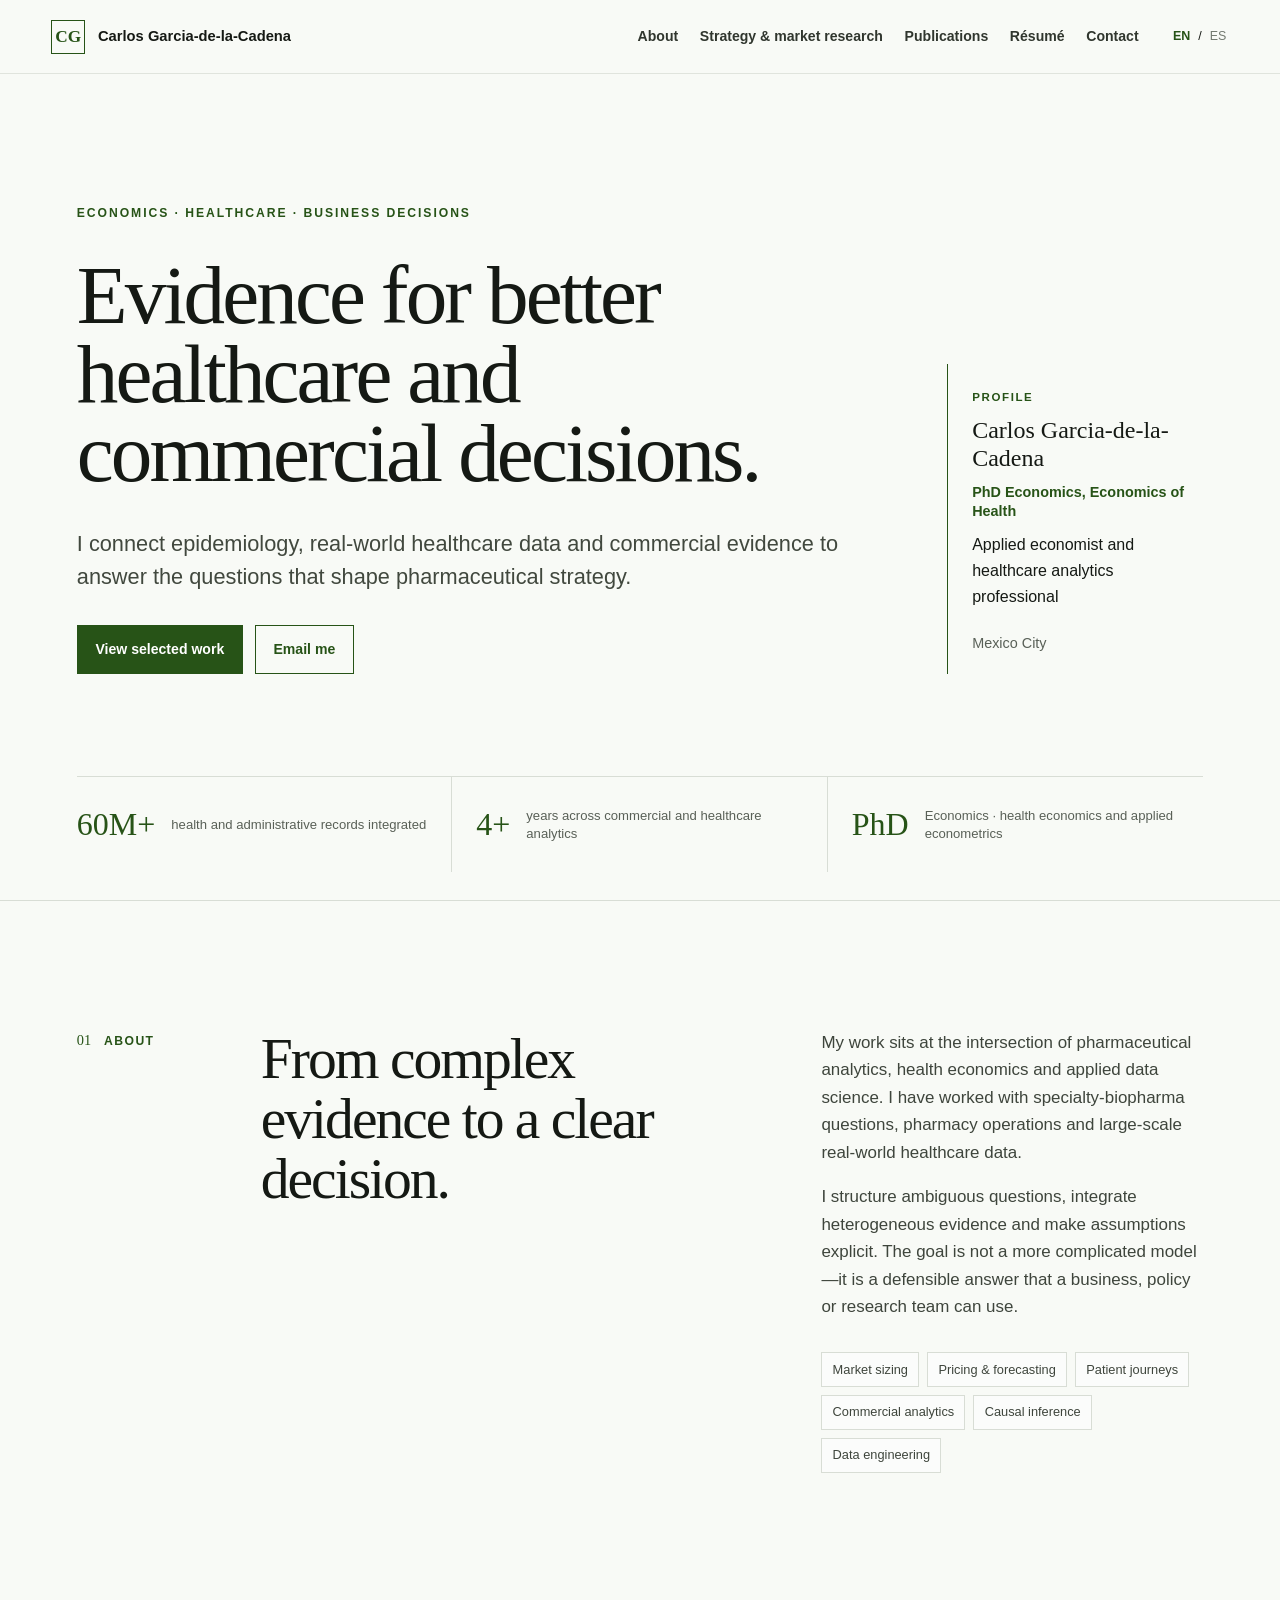
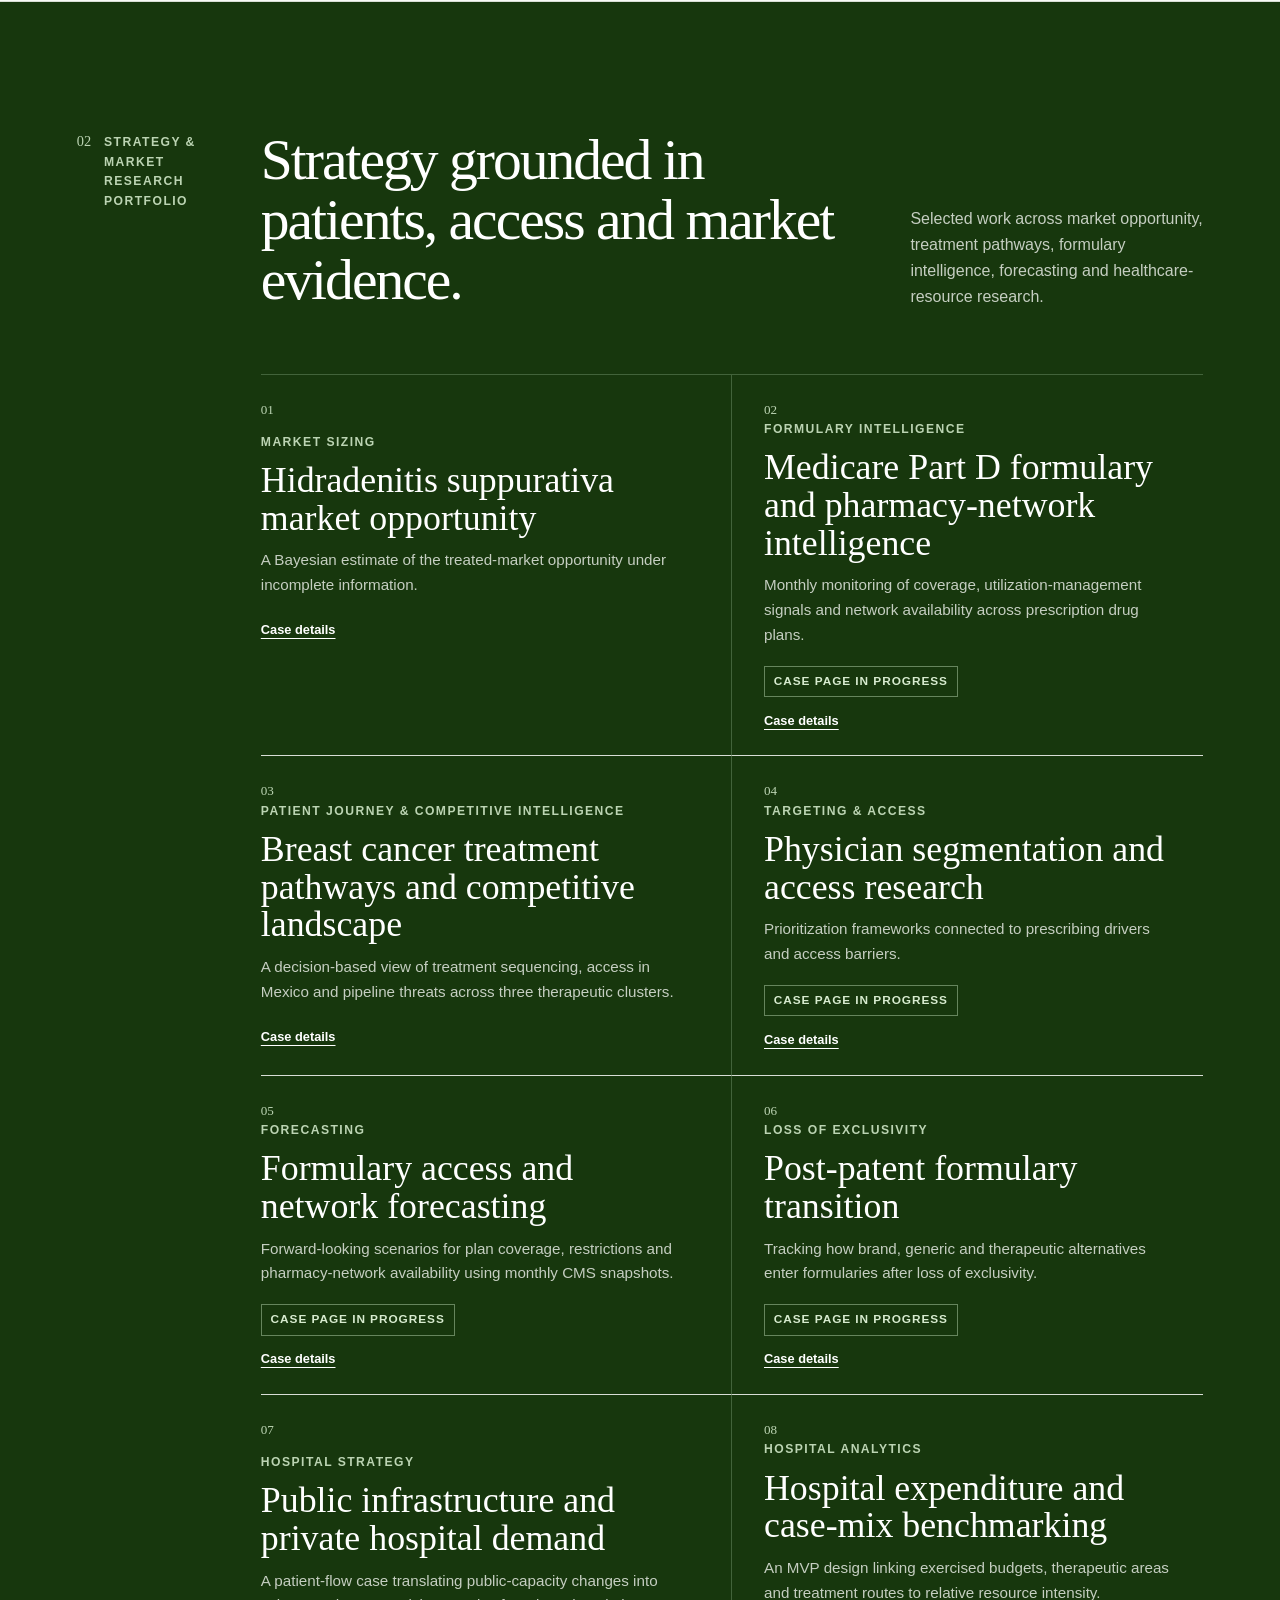
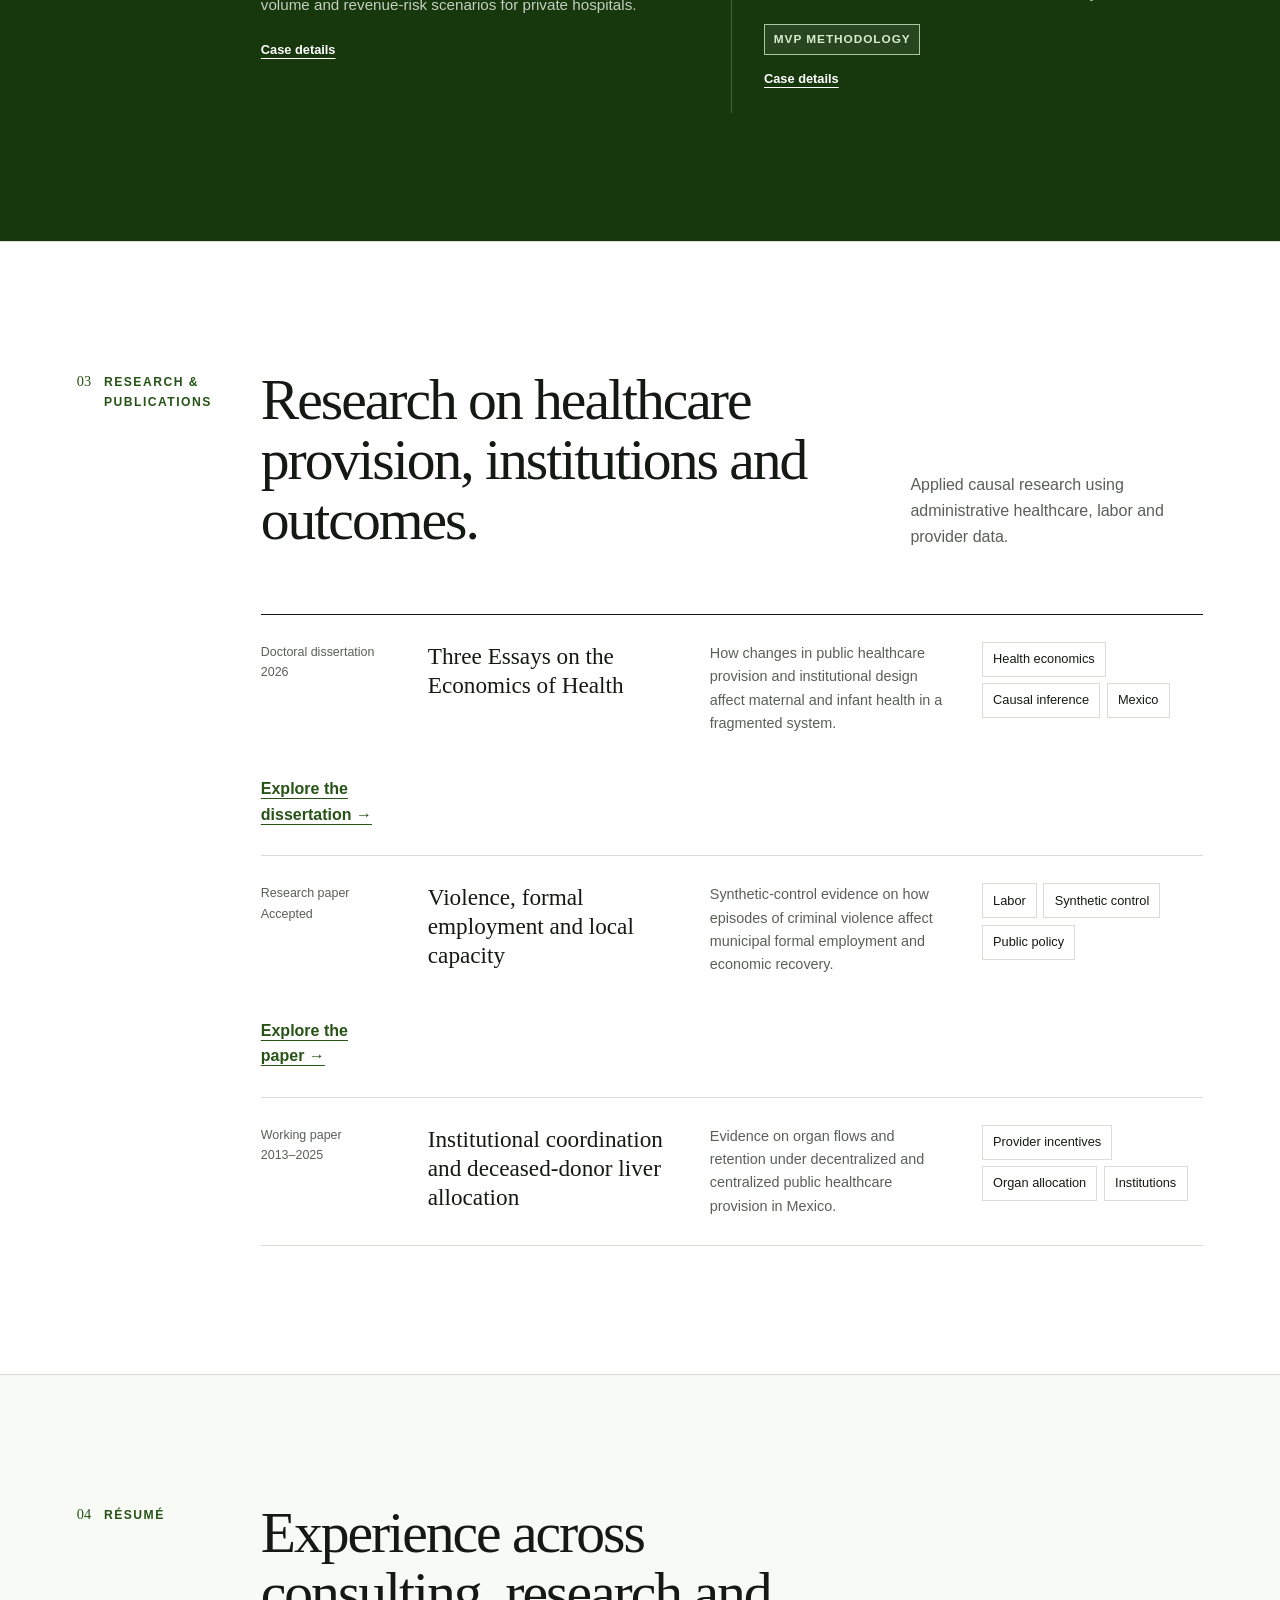
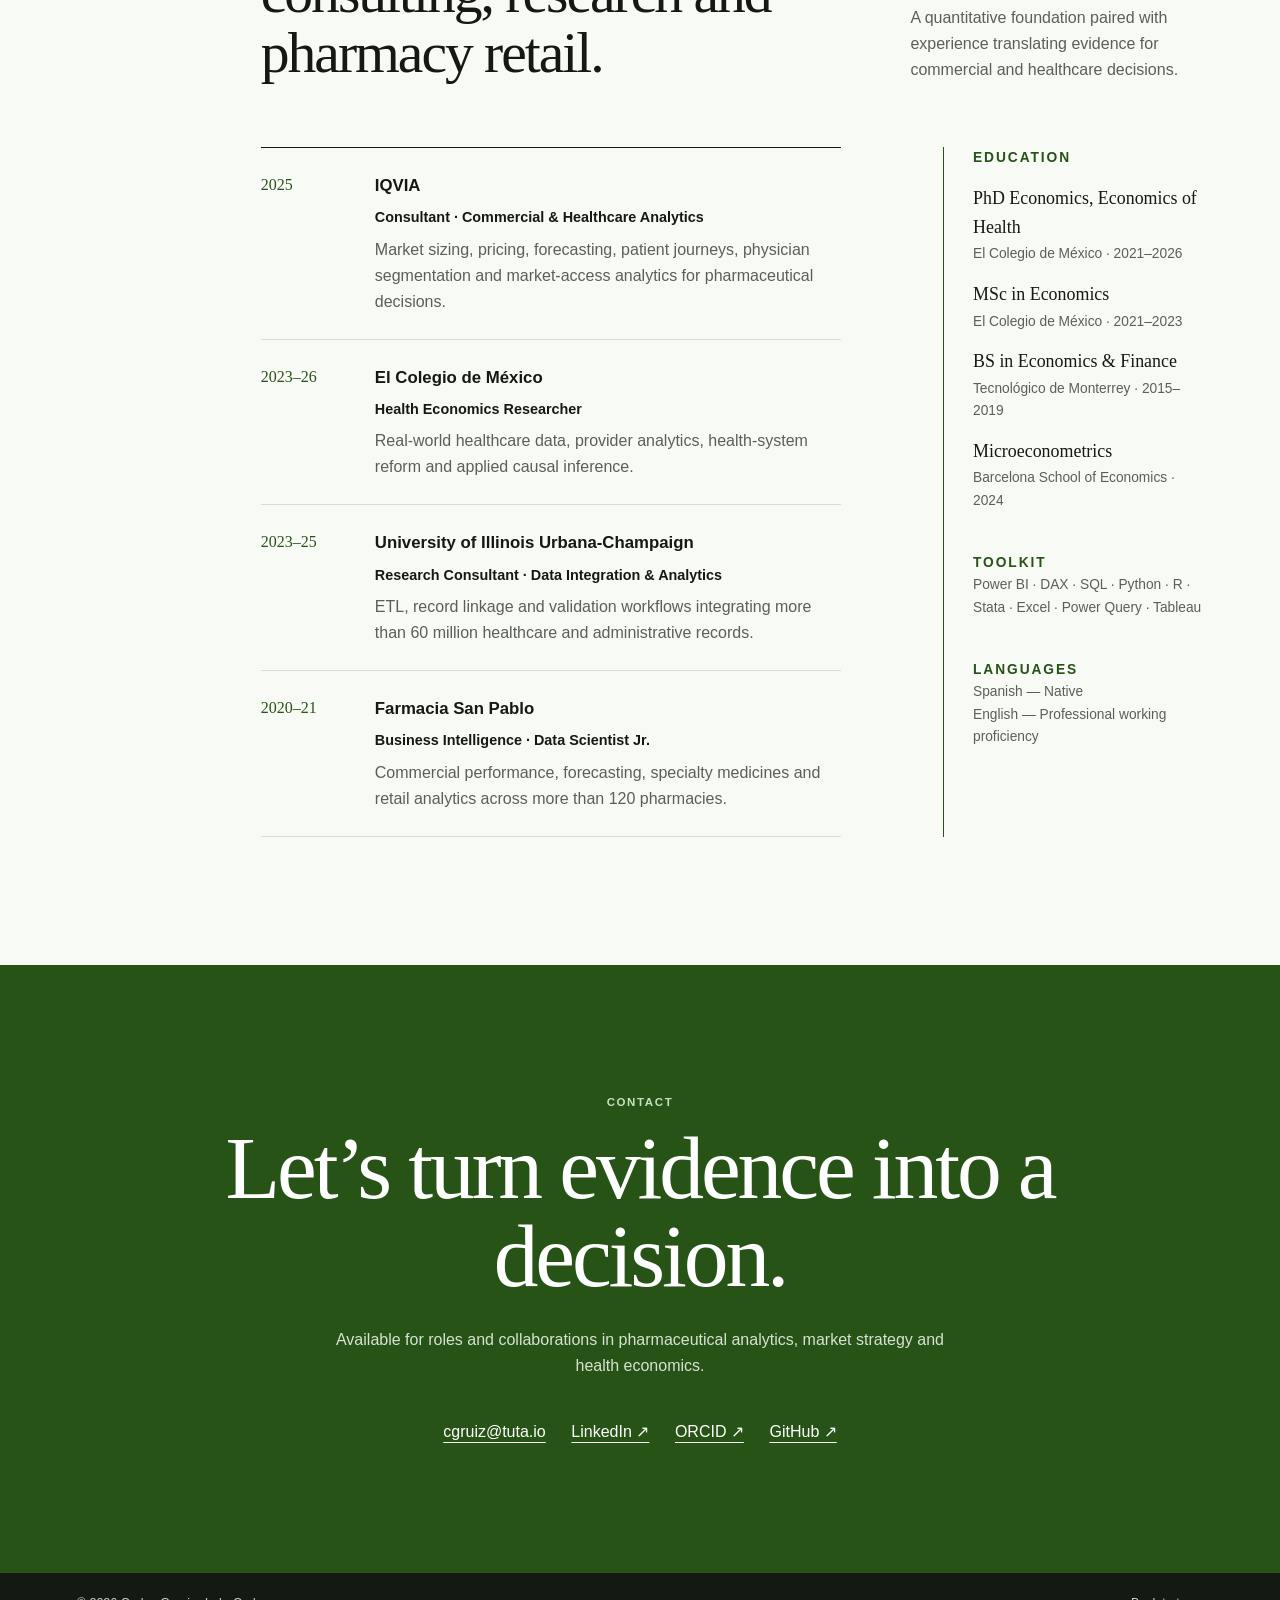
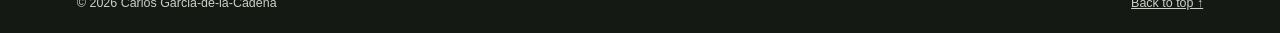
==== commit 4300196a: "Add files via upload" ====
--- a/index.html
+++ b/index.html
@@ -25,9 +25,8 @@
     </button>
     <nav class="site-nav" id="site-nav" aria-label="Primary navigation">
       <a href="#about" data-i18n="navAbout">About</a>
+      <a href="#pharma" data-i18n="navPharma">Strategy & market research</a>
       <a href="#publications" data-i18n="navPublications">Publications</a>
-      <a href="#pharma" data-i18n="navPharma">Pharma portfolio</a>
-      <a href="#commercial" data-i18n="navCommercial">Commercial portfolio</a>
       <a href="#resume" data-i18n="navResume">Résumé</a>
       <a href="#contact" data-i18n="navContact">Contact</a>
     </nav>
@@ -53,8 +52,9 @@
         <aside class="hero-aside reveal" aria-label="Profile summary">
           <p class="eyebrow" data-i18n="profileLabel">Profile</p>
           <p class="profile-name">Carlos Garcia-de-la-Cadena</p>
+          <p class="profile-credential" data-i18n="profileCredential">PhD Economics, Economics of Health</p>
           <p data-i18n="profileRole">Applied economist and healthcare analytics professional</p>
-          <p class="location" data-i18n="location">Mexico City · Available for pharmaceutical analytics and strategy roles</p>
+          <p class="location" data-i18n="location">Mexico City</p>
         </aside>
       </div>
       <div class="proof-strip reveal" aria-label="Selected facts">
@@ -84,7 +84,7 @@
     </section>
 
     <section class="section publications" id="publications">
-      <div class="section-label reveal"><span>02</span><p data-i18n="publicationsLabel">Research & publications</p></div>
+      <div class="section-label reveal"><span>03</span><p data-i18n="publicationsLabel">Research & publications</p></div>
       <div class="section-content">
         <div class="section-heading reveal">
           <h2 data-i18n="publicationsTitle">Research on healthcare provision, institutions and outcomes.</h2>
@@ -95,16 +95,15 @@
             <div class="publication-meta"><span data-i18n="pubTypeDissertation">Doctoral dissertation</span><span>2026</span></div>
             <h3>Three Essays on the Economics of Health</h3>
             <p data-i18n="pubThesis">How changes in public healthcare provision and institutional design affect maternal and infant health in a fragmented system.</p>
-            <div class="publication-actions">
-              <div class="tags"><span>Health economics</span><span>Causal inference</span><span>Mexico</span></div>
-              <a class="publication-case-link" href="doctoral-thesis.html" data-i18n="viewThesisCase">Explore the thesis →</a>
-            </div>
+            <div class="tags"><span>Health economics</span><span>Causal inference</span><span>Mexico</span></div>
+            <a class="case-link" href="doctoral-thesis.html" data-i18n="viewThesisCase">Explore the dissertation →</a>
           </article>
           <article class="publication reveal">
             <div class="publication-meta"><span data-i18n="pubTypePaper">Research paper</span><span data-i18n="accepted">Accepted</span></div>
             <h3 data-i18n="violenceTitle">Violence, formal employment and local capacity</h3>
             <p data-i18n="violenceText">Synthetic-control evidence on how episodes of criminal violence affect municipal formal employment and economic recovery.</p>
             <div class="tags"><span>Labor</span><span>Synthetic control</span><span>Public policy</span></div>
+            <a class="case-link" href="violence-formal-employment.html" data-i18n="viewViolenceCase">Explore the paper →</a>
           </article>
           <article class="publication reveal">
             <div class="publication-meta"><span data-i18n="pubTypeWorking">Working paper</span><span>2013–2025</span></div>
@@ -116,12 +115,12 @@
       </div>
     </section>
 
-    <section class="section portfolio" id="pharma">
-      <div class="section-label reveal"><span>03</span><p data-i18n="pharmaLabel">Pharma portfolio</p></div>
+    <section class="section portfolio portfolio-alt" id="pharma">
+      <div class="section-label reveal"><span>02</span><p data-i18n="pharmaLabel">Strategy & market research portfolio</p></div>
       <div class="section-content">
         <div class="section-heading reveal">
-          <h2 data-i18n="pharmaTitle">Strategy grounded in patients, markets and evidence.</h2>
-          <p data-i18n="pharmaIntro">Selected work across market opportunity, pricing, access and specialty therapies. Client-sensitive details are intentionally omitted.</p>
+          <h2 data-i18n="pharmaTitle">Strategy grounded in patients, access and market evidence.</h2>
+          <p data-i18n="pharmaIntro">Selected work across market opportunity, treatment pathways, formulary intelligence, forecasting and healthcare-resource research.</p>
         </div>
         <div class="project-grid">
           <details class="project-card featured reveal">
@@ -142,29 +141,31 @@
           <details class="project-card reveal">
             <summary>
               <span class="project-number">02</span>
-              <span class="project-area" data-i18n="pricingForecasting">Pricing & forecasting</span>
-              <h3 data-i18n="pricingTitle">Specialty-biopharma pricing and revenue scenarios</h3>
-              <p data-i18n="pricingSummary">Competitive positioning, demand response and revenue implications under alternative assumptions.</p>
-              <span class="expand" data-i18n="openCase">Case details</span>
-            </summary>
-            <div class="project-detail">
-              <p><strong data-i18n="question">Question</strong><span data-i18n="pricingQuestion">How could price and competitor relationships change expected demand and revenue?</span></p>
-              <p><strong data-i18n="approach">Approach</strong><span data-i18n="pricingApproach">Combined cross-price relationships, forecasting and competitive evidence in a repeatable analytical workflow.</span></p>
-              <p><strong data-i18n="decision">Decision</strong><span data-i18n="pricingDecision">Clarified the trade-offs behind pricing, portfolio and market-entry scenarios while reducing recurring analytical time.</span></p>
+              <span class="project-area" data-i18n="pricingForecasting">Formulary intelligence</span>
+              <h3 data-i18n="pricingTitle">Medicare Part D formulary and pharmacy-network intelligence</h3>
+              <p data-i18n="pricingSummary">Monthly monitoring of coverage, utilization-management signals and network availability across prescription drug plans.</p>
+              <span class="project-status" data-i18n="pageInProgress">Case page in progress</span>
+              <span class="expand" data-i18n="openCase">Case details</span>
+            </summary>
+            <div class="project-detail">
+              <p><strong data-i18n="question">Question</strong><span data-i18n="pricingQuestion">How do formulary placement and pharmacy-network conditions vary across plans, geographies and time?</span></p>
+              <p><strong data-i18n="plannedApproach">Planned approach</strong><span data-i18n="pricingApproach">Structure CMS monthly formulary and pharmacy-network files into comparable plan, drug, restriction and geographic indicators.</span></p>
+              <p><strong data-i18n="expectedOutput">Expected output</strong><span data-i18n="pricingDecision">A monitoring framework for access changes, plan heterogeneity and competitive coverage signals, without treating formulary presence as observed prescribing.</span></p>
             </div>
           </details>
           <details class="project-card reveal">
             <summary>
               <span class="project-number">03</span>
-              <span class="project-area" data-i18n="patientJourney">Patient journey</span>
-              <h3 data-i18n="immunologyTitle">Immunology treatment pathways</h3>
-              <p data-i18n="immunologySummary">Patient flows and biologic market dynamics across four immune-mediated conditions.</p>
-              <span class="expand" data-i18n="openCase">Case details</span>
-            </summary>
-            <div class="project-detail">
-              <p><strong data-i18n="scope">Scope</strong><span data-i18n="immunologyScope">Psoriasis, psoriatic arthritis, rheumatoid arthritis and hidradenitis suppurativa.</span></p>
-              <p><strong data-i18n="approach">Approach</strong><span data-i18n="immunologyApproach">Connected epidemiology, treatment flows, clinical positioning and competitor evidence.</span></p>
-              <p><strong data-i18n="decision">Decision</strong><span data-i18n="immunologyDecision">Translated pathway bottlenecks and market dynamics into addressable-market and share implications.</span></p>
+              <span class="project-area" data-i18n="patientJourney">Patient journey & competitive intelligence</span>
+              <h3 data-i18n="immunologyTitle">Breast cancer treatment pathways and competitive landscape</h3>
+              <p data-i18n="immunologySummary">A decision-based view of treatment sequencing, access in Mexico and pipeline threats across three therapeutic clusters.</p>
+              <span class="expand" data-i18n="openCase">Case details</span>
+            </summary>
+            <div class="project-detail">
+              <p><strong data-i18n="scope">Scope</strong><span data-i18n="immunologyScope">HR+/HER2−, HER2+ and triple-negative breast cancer across early and advanced disease.</span></p>
+              <p><strong data-i18n="approach">Approach</strong><span data-i18n="immunologyApproach">Connected clinical gates, biomarkers, treatment exposure, Mexican access evidence and a date-stamped competitive pipeline.</span></p>
+              <p><strong data-i18n="decision">Decision</strong><span data-i18n="immunologyDecision">Clarified where each therapy fits, what limits effective access and which assets could reshape current standards of care.</span></p>
+              <a class="case-link" href="breast-cancer-patient-journey.html" data-i18n="viewJourneyCase">Explore the full case study →</a>
             </div>
           </details>
           <details class="project-card reveal">
@@ -173,51 +174,80 @@
               <span class="project-area" data-i18n="targetingAccess">Targeting & access</span>
               <h3 data-i18n="physicianTitle">Physician segmentation and access research</h3>
               <p data-i18n="physicianSummary">Prioritization frameworks connected to prescribing drivers and access barriers.</p>
+              <span class="project-status" data-i18n="pageInProgress">Case page in progress</span>
               <span class="expand" data-i18n="openCase">Case details</span>
             </summary>
             <div class="project-detail">
               <p><strong data-i18n="question">Question</strong><span data-i18n="physicianQuestion">Which customers should be prioritized, and what prevents patients from reaching treatment?</span></p>
-              <p><strong data-i18n="approach">Approach</strong><span data-i18n="physicianApproach">Developed segmentation logic and payer/physician research around needs, behaviors and barriers.</span></p>
-              <p><strong data-i18n="decision">Decision</strong><span data-i18n="physicianDecision">Produced practical implications for customer prioritization and commercial execution.</span></p>
+              <p><strong data-i18n="plannedApproach">Planned approach</strong><span data-i18n="physicianApproach">Develop segmentation logic and payer/physician research around needs, behaviors and barriers.</span></p>
+              <p><strong data-i18n="expectedOutput">Expected output</strong><span data-i18n="physicianDecision">Actionable implications for customer prioritization and commercial execution.</span></p>
             </div>
           </details>
           <details class="project-card reveal">
             <summary>
               <span class="project-number">05</span>
-              <span class="project-area" data-i18n="specialtyPortfolio">Specialty portfolio</span>
-              <h3 data-i18n="recoveryTitle">Specialty portfolio recovery</h3>
-              <p data-i18n="recoverySummary">Diagnosing category underperformance during a period of extraordinary disruption.</p>
-              <span class="expand" data-i18n="openCase">Case details</span>
-            </summary>
-            <div class="project-detail">
-              <p><strong data-i18n="question">Question</strong><span data-i18n="recoveryQuestion">Did declining sales reflect lower demand, changed purchasing behavior or product availability?</span></p>
-              <p><strong data-i18n="approach">Approach</strong><span data-i18n="recoveryApproach">Decomposed performance from category to molecule and integrated sales, forecast, loyalty, geography and inventory evidence.</span></p>
-              <p><strong data-i18n="decision">Decision</strong><span data-i18n="recoveryDecision">Focused recommendations on inventory allocation, continuity of supply and commercial priorities.</span></p>
-            </div>
-          </details>
-        </div>
-      </div>
-    </section>
-
-    <section class="section portfolio portfolio-alt" id="commercial">
-      <div class="section-label reveal"><span>04</span><p data-i18n="commercialLabel">Commercial portfolio</p></div>
-      <div class="section-content">
-        <div class="section-heading reveal">
-          <h2 data-i18n="commercialTitle">Analytics built around the next business action.</h2>
-          <p data-i18n="commercialIntro">Selected applications in sales performance, demand planning, customer behavior and retail execution.</p>
-        </div>
-        <div class="project-grid compact">
-          <details class="project-card reveal"><summary><span class="project-number">01</span><span class="project-area" data-i18n="forecasting">Forecasting</span><h3 data-i18n="forecastTitle">Sales forecast and stakeholder alignment</h3><p data-i18n="forecastSummary">Transparent assumptions and category-level expectations for annual planning.</p><span class="expand" data-i18n="openCase">Case details</span></summary><div class="project-detail"><p><strong data-i18n="approach">Approach</strong><span data-i18n="forecastApproach">Combined historical demand and category trends, then challenged and reconciled assumptions with commercial stakeholders.</span></p><p><strong data-i18n="decision">Decision</strong><span data-i18n="forecastDecision">Created alignment around expected performance, risks and commercial priorities.</span></p></div></details>
-          <details class="project-card reveal"><summary><span class="project-number">02</span><span class="project-area" data-i18n="businessIntelligence">Business intelligence</span><h3 data-i18n="dashboardTitle">Sales and profitability performance system</h3><p data-i18n="dashboardSummary">Automated KPIs across products, channels, geographies and time.</p><span class="expand" data-i18n="openCase">Case details</span></summary><div class="project-detail"><p><strong data-i18n="approach">Approach</strong><span data-i18n="dashboardApproach">Integrated transactional, inventory, product and customer data into repeatable reporting and dashboards.</span></p><p><strong data-i18n="decision">Decision</strong><span data-i18n="dashboardDecision">Enabled faster review of sales, margin, anomalies and areas requiring action.</span></p></div></details>
-          <details class="project-card reveal"><summary><span class="project-number">03</span><span class="project-area" data-i18n="demandPlanning">Demand planning</span><h3 data-i18n="inventoryTitle">Demand and inventory-risk forecasting</h3><p data-i18n="inventorySummary">Product- and pharmacy-level signals for potential shortages and demand shifts.</p><span class="expand" data-i18n="openCase">Case details</span></summary><div class="project-detail"><p><strong data-i18n="approach">Approach</strong><span data-i18n="inventoryApproach">Applied time-series and machine-learning methods across products, stores, channels and external variables.</span></p><p><strong data-i18n="decision">Decision</strong><span data-i18n="inventoryDecision">Supported inventory planning, availability and geographic prioritization.</span></p></div></details>
-          <details class="project-card reveal"><summary><span class="project-number">04</span><span class="project-area" data-i18n="customerAnalytics">Customer analytics</span><h3 data-i18n="loyaltyTitle">Specialty loyalty and consumption patterns</h3><p data-i18n="loyaltySummary">Refill, persistence, recurrence and repeat-purchase behavior.</p><span class="expand" data-i18n="openCase">Case details</span></summary><div class="project-detail"><p><strong data-i18n="approach">Approach</strong><span data-i18n="loyaltyApproach">Connected loyalty, transactions, therapy characteristics and customer behavior.</span></p><p><strong data-i18n="decision">Decision</strong><span data-i18n="loyaltyDecision">Generated insights for retention, category management and demand planning.</span></p></div></details>
-          <details class="project-card reveal"><summary><span class="project-number">05</span><span class="project-area" data-i18n="networkAnalytics">Network analytics</span><h3 data-i18n="networkTitle">Pharmacy network and geographic access</h3><p data-i18n="networkSummary">A unified view of customers, transactions, locations and travel times.</p><span class="expand" data-i18n="openCase">Case details</span></summary><div class="project-detail"><p><strong data-i18n="approach">Approach</strong><span data-i18n="networkApproach">Integrated customer identifiers, store locations, purchases and geographic measures across 120+ pharmacies.</span></p><p><strong data-i18n="decision">Decision</strong><span data-i18n="networkDecision">Identified geographic demand patterns and access gaps relevant to network decisions.</span></p></div></details>
+              <span class="project-area" data-i18n="forecasting">Forecasting</span>
+              <h3 data-i18n="forecastTitle">Formulary access and network forecasting</h3>
+              <p data-i18n="forecastSummary">Forward-looking scenarios for plan coverage, restrictions and pharmacy-network availability using monthly CMS snapshots.</p>
+              <span class="project-status" data-i18n="pageInProgress">Case page in progress</span>
+              <span class="expand" data-i18n="openCase">Case details</span>
+            </summary>
+            <div class="project-detail">
+              <p><strong data-i18n="plannedApproach">Planned approach</strong><span data-i18n="forecastApproach">Build monthly panels by plan, geography and product; separate persistence, entry, exit and restriction changes before projecting future access states.</span></p>
+              <p><strong data-i18n="expectedOutput">Expected output</strong><span data-i18n="forecastDecision">Transparent scenarios for access planning that explicitly separate coverage forecasts from prescription-demand forecasts.</span></p>
+            </div>
+          </details>
+          <details class="project-card reveal">
+            <summary>
+              <span class="project-number">06</span>
+              <span class="project-area" data-i18n="lossExclusivity">Loss of exclusivity</span>
+              <h3 data-i18n="loeTitle">Post-patent formulary transition</h3>
+              <p data-i18n="loeSummary">Tracking how brand, generic and therapeutic alternatives enter formularies after loss of exclusivity.</p>
+              <span class="project-status" data-i18n="pageInProgress">Case page in progress</span>
+              <span class="expand" data-i18n="openCase">Case details</span>
+            </summary>
+            <div class="project-detail">
+              <p><strong data-i18n="plannedApproach">Planned approach</strong><span data-i18n="loeApproach">Track monthly product presence, tier and utilization-management changes across plans around generic or biosimilar entry.</span></p>
+              <p><strong data-i18n="expectedOutput">Expected output</strong><span data-i18n="loeDecision">A framework that separates early formulary-displacement signals from actual prescription switching and defines the claims evidence needed to quantify uptake.</span></p>
+            </div>
+          </details>
+          <details class="project-card reveal">
+            <summary>
+              <span class="project-number">07</span>
+              <span class="project-area" data-i18n="hospitalAnalytics">Hospital strategy</span>
+              <h3 data-i18n="hospitalTitle">Public infrastructure and private hospital demand</h3>
+              <p data-i18n="hospitalSummary">A patient-flow case translating public-capacity changes into volume and revenue-risk scenarios for private hospitals.</p>
+              <span class="expand" data-i18n="openCase">Case details</span>
+            </summary>
+            <div class="project-detail">
+              <p><strong data-i18n="question">Question</strong><span data-i18n="hospitalQuestion">How can new public capacity reshape local private-hospital demand and expose fixed-cost service lines to volume risk?</span></p>
+              <p><strong data-i18n="approach">Approach</strong><span data-i18n="hospitalApproach">Translated administrative patient-flow evidence into an incumbent-hospital scenario, an editable revenue-at-risk calculator and public-network reallocation signals.</span></p>
+              <p><strong data-i18n="decision">Decision</strong><span data-i18n="hospitalDecision">Clarified which infrastructure and referral-system changes hospital leaders should monitor before demand shifts become visible in financial performance.</span></p>
+              <a class="case-link" href="hospital-strategy.html" data-i18n="viewHospitalCase">Explore the full case study →</a>
+            </div>
+          </details>
+          <details class="project-card reveal">
+            <summary>
+              <span class="project-number">08</span>
+              <span class="project-area" data-i18n="hospitalBenchmarking">Hospital analytics</span>
+              <h3 data-i18n="benchmarkTitle">Hospital expenditure and case-mix benchmarking</h3>
+              <p data-i18n="benchmarkSummary">An MVP design linking exercised budgets, therapeutic areas and treatment routes to relative resource intensity.</p>
+              <span class="project-status project-status-method" data-i18n="mvpDesign">MVP methodology</span>
+              <span class="expand" data-i18n="openCase">Case details</span>
+            </summary>
+            <div class="project-detail">
+              <p><strong data-i18n="question">Question</strong><span data-i18n="benchmarkQuestion">Which combinations of scale, diagnosis and treatment pathway explain hospital expenditure, and which institutions differ from comparable providers?</span></p>
+              <p><strong data-i18n="approach">Approach</strong><span data-i18n="benchmarkApproach">Build a hospital-year panel, discover stable procedure bundles within 15–20 therapeutic areas and apply partially penalized LASSO only to diagnosis–route interactions.</span></p>
+              <p><strong data-i18n="expectedOutput">Expected output</strong><span data-i18n="benchmarkDecision">Relative resource-intensity indices, expected expenditure and an observed-to-expected benchmark with explicit interpretation limits.</span></p>
+              <a class="case-link" href="hospital-expenditure-benchmarking.html" data-i18n="viewBenchmarkCase">Explore the MVP design →</a>
+            </div>
+          </details>
         </div>
       </div>
     </section>
 
     <section class="section resume" id="resume">
-      <div class="section-label reveal"><span>05</span><p data-i18n="resumeLabel">Résumé</p></div>
+      <div class="section-label reveal"><span>04</span><p data-i18n="resumeLabel">Résumé</p></div>
       <div class="section-content">
         <div class="section-heading reveal">
           <h2 data-i18n="resumeTitle">Experience across consulting, research and pharmacy retail.</h2>
@@ -233,7 +263,7 @@
           <aside class="resume-aside reveal">
             <div>
               <p class="eyebrow" data-i18n="education">Education</p>
-              <h3 data-i18n="phd">PhD in Economics</h3><p>El Colegio de México · 2021–2026</p>
+              <h3 data-i18n="phd">PhD Economics, Economics of Health</h3><p>El Colegio de México · 2021–2026</p>
               <h3 data-i18n="msc">MSc in Economics</h3><p>El Colegio de México · 2021–2023</p>
               <h3 data-i18n="bs">BS in Economics & Finance</h3><p>Tecnológico de Monterrey · 2015–2019</p>
               <h3>Microeconometrics</h3><p>Barcelona School of Economics · 2024</p>
@@ -254,7 +284,7 @@
     <section class="contact" id="contact">
       <p class="eyebrow reveal" data-i18n="contactLabel">Contact</p>
       <h2 class="reveal" data-i18n="contactTitle">Let’s turn evidence into a decision.</h2>
-      <p class="reveal" data-i18n="contactText">Open to conversations about pharmaceutical analytics, business intelligence, market strategy and health economics.</p>
+      <p class="reveal" data-i18n="contactText">Available for roles and collaborations in pharmaceutical analytics, market strategy and health economics.</p>
       <div class="contact-links reveal">
         <a href="mailto:cgruiz@tuta.io">cgruiz@tuta.io</a>
         <a href="https://www.linkedin.com/in/cgruiz0" target="_blank" rel="noreferrer">LinkedIn ↗</a>
--- a/styles.css
+++ b/styles.css
@@ -48,7 +48,7 @@
 .wordmark > span:first-child { display: grid; place-items: center; width: 34px; height: 34px; border: 1px solid var(--green); color: var(--green); font-family: var(--serif); font-size: 1.08rem; }
 .wordmark-name { font-size: .92rem; }
 .site-nav { display: flex; align-items: center; gap: 1.35rem; }
-.site-nav a { position: relative; text-decoration: none; color: #30362e; font-size: .82rem; font-weight: 600; }
+.site-nav a { position: relative; text-decoration: none; color: #30362e; font-size: .88rem; font-weight: 600; }
 .site-nav a::after { content: ""; position: absolute; left: 0; bottom: -.4rem; width: 100%; height: 1px; background: var(--green); transform: scaleX(0); transform-origin: left; transition: transform .2s ease; }
 .site-nav a:hover::after, .site-nav a:focus-visible::after { transform: scaleX(1); }
 .language-switch { display: flex; gap: .35rem; align-items: center; font-size: .78rem; }
@@ -60,7 +60,7 @@
 .hero-kicker { max-width: var(--max); width: 100%; margin: 0 auto 2rem; color: var(--green); text-transform: uppercase; letter-spacing: .16em; font-size: .76rem; font-weight: 750; }
 .hero-grid { max-width: var(--max); width: 100%; margin: 0 auto; display: grid; grid-template-columns: minmax(0, 2.4fr) minmax(250px, .8fr); gap: clamp(3rem, 8vw, 8rem); align-items: end; }
 h1, h2 { font-family: var(--serif); font-weight: 500; letter-spacing: -.035em; }
-h1 { margin: 0; max-width: 950px; font-size: clamp(3.5rem, 7.4vw, 7.3rem); line-height: .93; }
+h1 { margin: 0; max-width: 950px; font-size: clamp(3.5rem, 6.5vw, 6.2rem); line-height: .95; }
 .hero-lede { max-width: 790px; margin: 2.2rem 0 0; font-size: clamp(1.15rem, 1.7vw, 1.55rem); line-height: 1.5; color: #41483e; }
 .hero-actions { display: flex; flex-wrap: wrap; gap: .75rem; margin-top: 2rem; }
 .button { display: inline-flex; align-items: center; justify-content: center; min-height: 48px; padding: .75rem 1.1rem; border: 1px solid var(--green); text-decoration: none; font-size: .88rem; font-weight: 700; transition: background .2s, color .2s, transform .2s; }
@@ -72,7 +72,8 @@
 .hero-aside { padding: 1.5rem 0 .5rem 1.5rem; border-left: 1px solid var(--green); }
 .hero-aside p { margin: 0 0 .65rem; }
 .hero-aside .profile-name { font-family: var(--serif); font-size: 1.5rem; line-height: 1.15; }
-.hero-aside .location { margin-top: 1.6rem; color: var(--muted); font-size: .86rem; }
+.hero-aside .profile-credential { color: var(--green); font-size: .9rem; font-weight: 700; line-height: 1.35; }
+.hero-aside .location { margin-top: 1.4rem; color: var(--muted); font-size: .9rem; }
 .eyebrow { margin: 0 0 .8rem; color: var(--green); font-size: .72rem; font-weight: 750; text-transform: uppercase; letter-spacing: .14em; }
 .proof-strip { max-width: var(--max); width: 100%; margin: clamp(4rem, 8vw, 7rem) auto 0; display: grid; grid-template-columns: repeat(3, 1fr); border-top: 1px solid var(--line); }
 .proof-strip div { display: grid; grid-template-columns: auto 1fr; gap: 1rem; align-items: center; padding: 1.35rem 1.5rem 1.35rem 0; border-right: 1px solid var(--line); }
@@ -87,13 +88,13 @@
 .section-label p { margin: 0; font-size: .76rem; font-weight: 700; text-transform: uppercase; letter-spacing: .12em; }
 .section-content { min-width: 0; max-width: 1060px; }
 .section-heading { display: grid; grid-template-columns: minmax(0, 2fr) minmax(250px, 1fr); gap: clamp(2rem, 5vw, 5rem); align-items: end; margin-bottom: clamp(2.5rem, 5vw, 4.5rem); }
-.section h2 { margin: 0; font-size: clamp(2.5rem, 5vw, 4.8rem); line-height: 1.02; }
+.section h2 { margin: 0; font-size: clamp(2.5rem, 4.5vw, 4.2rem); line-height: 1.04; }
 .section-heading > p { margin: 0; color: var(--muted); }
 .about-grid { display: grid; grid-template-columns: minmax(0, 1.2fr) minmax(300px, 1fr); gap: clamp(3rem, 8vw, 8rem); }
 .prose { font-size: 1.06rem; color: #3e453c; }
 .prose p:first-child { margin-top: 0; }
 .capability-list { display: flex; flex-wrap: wrap; gap: .5rem; margin-top: 2rem; }
-.capability-list span, .tags span { border: 1px solid var(--line); padding: .38rem .64rem; background: color-mix(in srgb, var(--white) 55%, transparent); font-size: .76rem; }
+.capability-list span, .tags span { border: 1px solid var(--line); padding: .38rem .64rem; background: color-mix(in srgb, var(--white) 55%, transparent); font-size: .8rem; }
 
 .publications { background: var(--white); }
 .publication-list { border-top: 1px solid var(--ink); }
@@ -102,32 +103,34 @@
 .publication h3 { margin: 0; font-family: var(--serif); font-size: 1.45rem; line-height: 1.25; font-weight: 500; }
 .publication p { margin: 0; color: var(--muted); font-size: .9rem; }
 .tags { display: flex; flex-wrap: wrap; gap: .4rem; }
-.publication-actions { display: flex; flex-direction: column; align-items: flex-start; gap: .9rem; }
-.publication-case-link { color: var(--green); font-size: .78rem; font-weight: 750; text-underline-offset: .25rem; }
 
 .portfolio-alt { background: var(--green-dark); color: var(--white); }
 .portfolio-alt .section-label, .portfolio-alt .project-area, .portfolio-alt .project-number { color: #bcd4b3; }
 .portfolio-alt .section-heading > p, .portfolio-alt .project-card summary > p { color: #c5cec1; }
 .portfolio-alt .project-card, .portfolio-alt .project-card:first-child { border-color: #42633a; }
 .portfolio-alt .project-detail { border-color: #42633a; color: #d8e0d4; }
+.portfolio-alt .case-link { color: #d7ebcf; }
 .project-grid { display: grid; grid-template-columns: repeat(2, minmax(0, 1fr)); }
 .project-card { border-top: 1px solid var(--ink); border-right: 1px solid var(--line); }
 .project-card:nth-child(even), .project-card:last-child { border-right: 0; }
 .project-card:nth-child(n+3) { border-top-color: var(--line); }
-.project-card summary { position: relative; min-height: 320px; display: flex; flex-direction: column; padding: 1.5rem 2rem 1.5rem 0; cursor: pointer; list-style: none; }
+.project-card summary { position: relative; min-height: 290px; display: flex; flex-direction: column; padding: 1.5rem 2rem 1.5rem 0; cursor: pointer; list-style: none; }
 .project-card:nth-child(even) summary { padding-left: 2rem; }
 .project-card summary::-webkit-details-marker { display: none; }
 .project-number { color: var(--green); font-family: var(--serif); font-size: .82rem; }
-.project-area { margin-top: auto; color: var(--green); font-size: .71rem; font-weight: 750; text-transform: uppercase; letter-spacing: .12em; }
+.project-area { margin-top: auto; color: var(--green); font-size: .76rem; font-weight: 750; text-transform: uppercase; letter-spacing: .12em; }
 .project-card h3 { margin: .6rem 0 .7rem; max-width: 450px; font-family: var(--serif); font-size: clamp(1.65rem, 2.8vw, 2.45rem); line-height: 1.05; font-weight: 500; }
-.project-card summary > p { margin: 0; max-width: 470px; color: var(--muted); font-size: .88rem; }
-.expand { margin-top: 1.4rem; font-size: .76rem; font-weight: 700; text-decoration: underline; text-underline-offset: .25rem; }
+.project-card summary > p { margin: 0; max-width: 470px; color: var(--muted); font-size: .95rem; }
+.expand { margin-top: 1.4rem; font-size: .8rem; font-weight: 700; text-decoration: underline; text-underline-offset: .25rem; }
+.project-status { align-self: flex-start; margin-top: 1.15rem; padding: .32rem .55rem; border: 1px solid #66855d; color: #d7ebcf; font-size: .74rem; font-weight: 750; text-transform: uppercase; letter-spacing: .08em; }
+.project-status + .expand { margin-top: .85rem; }
 .project-detail { margin: 0 2rem 2rem 0; padding-top: 1.25rem; border-top: 1px solid var(--line); color: #3d443b; font-size: .9rem; }
 .project-card:nth-child(even) .project-detail { margin-left: 2rem; }
 .project-detail p { display: grid; grid-template-columns: 90px 1fr; gap: 1rem; margin: 0 0 .9rem; }
 .project-detail strong { color: inherit; }
-.project-card[open] summary { min-height: 260px; }
+.project-card[open] summary { min-height: 235px; }
 .case-link { display: inline-block; margin-top: .55rem; color: var(--green); font-weight: 750; text-underline-offset: .25rem; }
+.project-grid > .project-card:last-child:nth-child(odd) { grid-column: 1 / -1; border-right: 0; }
 
 .resume-layout { display: grid; grid-template-columns: minmax(0, 2.1fr) minmax(260px, .9fr); gap: clamp(3rem, 8vw, 7rem); }
 .timeline { border-top: 1px solid var(--ink); }
@@ -158,10 +161,160 @@
   .site-header { grid-template-columns: 1fr auto auto; }
   .wordmark-name { display: none; }
   .site-nav { gap: .9rem; }
-  .site-nav a { font-size: .76rem; }
+  .site-nav a { font-size: .82rem; }
   .publication { grid-template-columns: 120px 1fr 1fr; }
   .publication .tags { grid-column: 2 / -1; }
-  .publication-actions { grid-column: 2 / -1; }
+}
+
+/* Breast cancer patient journey */
+.breast-cancer-page {
+  --bc-berry: #713246;
+  --bc-berry-soft: #f5e9ed;
+  --bc-gold: #b78a3c;
+}
+.bc-hero { background: linear-gradient(135deg, #fbfcf9 0%, #f6f8f3 64%, #f5e9ed 100%); }
+.bc-overview .integrity-note, .bc-pipeline .integrity-note { margin-top: clamp(3rem, 7vw, 6rem); }
+
+.bc-journey-flow {
+  display: grid;
+  grid-template-columns: repeat(8, minmax(145px, 1fr));
+  gap: 1px;
+  overflow-x: auto;
+  padding-bottom: .75rem;
+  background: var(--line);
+  border: 1px solid var(--line);
+  scrollbar-color: var(--green) var(--green-soft);
+}
+.bc-journey-flow article {
+  position: relative;
+  min-height: 145px;
+  display: flex;
+  flex-direction: column;
+  justify-content: space-between;
+  padding: 1.15rem;
+  background: var(--white);
+}
+.bc-journey-flow article::after {
+  content: "→";
+  position: absolute;
+  right: -.66rem;
+  top: 50%;
+  z-index: 2;
+  display: grid;
+  place-items: center;
+  width: 1.3rem;
+  height: 1.3rem;
+  border: 1px solid var(--green);
+  border-radius: 50%;
+  background: var(--paper);
+  color: var(--green);
+  font-size: .72rem;
+  transform: translateY(-50%);
+}
+.bc-journey-flow article:last-of-type::after { display: none; }
+.bc-journey-flow article span { color: var(--green); font-family: var(--serif); font-size: .8rem; }
+.bc-journey-flow article strong { font-family: var(--serif); font-size: 1.08rem; font-weight: 500; line-height: 1.22; }
+.bc-journey-flow > i { display: none; }
+
+.bc-gate-grid {
+  display: grid;
+  grid-template-columns: repeat(3, 1fr);
+  margin-top: clamp(2.5rem, 5vw, 4rem);
+  border-top: 1px solid var(--ink);
+  border-left: 1px solid var(--line);
+}
+.bc-gate-grid article { min-height: 190px; padding: 1.35rem; border-right: 1px solid var(--line); border-bottom: 1px solid var(--line); }
+.bc-gate-grid article > span { color: var(--bc-berry); font-family: var(--serif); }
+.bc-gate-grid h3 { margin: 2.2rem 0 .35rem; font-family: var(--serif); font-size: 1.45rem; font-weight: 500; }
+.bc-gate-grid p { margin: 0; color: var(--muted); font-size: .86rem; }
+
+.bc-pathways { background: var(--green-dark); color: var(--white); }
+.bc-pathways .case-index, .bc-pathways .eyebrow { color: #bcd4b3; }
+.bc-pathways .case-section-head > p:last-child { color: #c5cec1; }
+.bc-tabs { display: flex; gap: .4rem; margin-bottom: 1px; border-bottom: 1px solid #42633a; }
+.bc-tabs button { border: 1px solid #42633a; border-bottom: 0; background: transparent; color: #d7e2d3; padding: .9rem 1.25rem; cursor: pointer; font-weight: 750; }
+.bc-tabs button[aria-selected="true"] { background: var(--white); color: var(--green-dark); }
+.bc-tabs button:focus-visible { outline: 2px solid #d6b977; outline-offset: 2px; }
+.bc-tab-panel { padding: clamp(2rem, 5vw, 4rem); background: var(--white); color: var(--ink); }
+.bc-setting-grid { display: grid; grid-template-columns: repeat(2, minmax(0, 1fr)); gap: clamp(2rem, 6vw, 6rem); }
+.bc-setting-grid article + article { padding-left: clamp(2rem, 5vw, 5rem); border-left: 1px solid var(--line); }
+.bc-setting-grid h3 { margin: .6rem 0 1.4rem; font-family: var(--serif); font-size: clamp(1.7rem, 3vw, 2.7rem); font-weight: 500; line-height: 1.08; }
+.bc-setting-grid ol { margin: 0; padding-left: 1.25rem; color: #41483e; }
+.bc-setting-grid li { padding: .45rem 0 .45rem .4rem; }
+.bc-biomarkers { display: flex; flex-wrap: wrap; gap: .45rem; margin-top: 2.5rem; padding-top: 1.3rem; border-top: 1px solid var(--line); }
+.bc-biomarkers span { padding: .35rem .6rem; border: 1px solid var(--green); color: var(--green); font-size: .74rem; font-weight: 700; }
+
+.bc-table-wrap { margin-top: clamp(3rem, 7vw, 6rem); overflow-x: auto; }
+.bc-table { width: 100%; min-width: 760px; border-collapse: collapse; background: var(--white); color: var(--ink); }
+.bc-table caption { padding: 0 0 1rem; color: inherit; font-family: var(--serif); font-size: 1.4rem; text-align: left; }
+.bc-table th, .bc-table td { padding: 1rem 1.1rem; border-top: 1px solid var(--line); text-align: left; vertical-align: top; }
+.bc-table th { color: var(--green); font-size: .72rem; text-transform: uppercase; letter-spacing: .08em; }
+.bc-table td:first-child { font-weight: 700; }
+.bc-table tbody tr:last-child td { border-bottom: 1px solid var(--line); }
+.bc-pathways .bc-table caption { color: var(--white); }
+
+.bc-access-ladder { display: grid; grid-template-columns: repeat(6, 1fr); border: 1px solid var(--line); }
+.bc-access-ladder article { min-height: 175px; display: flex; flex-direction: column; padding: 1.15rem; border-right: 1px solid var(--line); background: var(--white); }
+.bc-access-ladder article:last-child { border-right: 0; }
+.bc-access-ladder article > span { color: var(--green); font-family: var(--serif); font-size: 1.35rem; }
+.bc-access-ladder strong { margin-top: auto; font-family: var(--serif); font-weight: 500; line-height: 1.2; }
+.bc-access-ladder small { margin-top: .4rem; color: var(--muted); line-height: 1.35; }
+.bc-access-ladder .nv { background: #f3f0e7; }
+.bc-friction-grid { display: grid; grid-template-columns: repeat(4, 1fr); margin-top: 3rem; border-top: 1px solid var(--ink); }
+.bc-friction-grid article { padding: 1.4rem 1.4rem 1.4rem 0; border-right: 1px solid var(--line); }
+.bc-friction-grid article + article { padding-left: 1.4rem; }
+.bc-friction-grid article:last-child { border-right: 0; }
+.bc-friction-grid h3 { margin: 0 0 .6rem; font-family: var(--serif); font-size: 1.35rem; font-weight: 500; }
+.bc-friction-grid p { margin: 0; color: var(--muted); font-size: .86rem; }
+
+.bc-pipeline { background: var(--white); }
+.bc-risk-legend { display: grid; grid-template-columns: repeat(3, 1fr); border: 1px solid var(--line); }
+.bc-risk-legend > span { position: relative; min-height: 110px; display: grid; grid-template-columns: 14px 1fr; align-content: center; gap: .2rem .7rem; padding: 1.2rem; border-right: 1px solid var(--line); }
+.bc-risk-legend > span:last-child { border-right: 0; }
+.bc-risk-legend i { width: 10px; height: 10px; margin-top: .35rem; border-radius: 50%; }
+.bc-risk-legend b { font-family: var(--serif); font-size: 1.2rem; font-weight: 500; }
+.bc-risk-legend small { grid-column: 2; color: var(--muted); }
+.risk-high { background: var(--bc-berry); }
+.risk-medium { background: var(--bc-gold); }
+.risk-watch { background: var(--green); }
+.risk-pill { display: inline-block; padding: .25rem .55rem; color: var(--white); font-size: .72rem; font-weight: 750; }
+.risk-pill.high { background: var(--bc-berry); }
+.risk-pill.medium { background: var(--bc-gold); color: var(--ink); }
+.bc-pipeline-table td:last-child { width: 90px; }
+
+.bc-evidence { background: #f3f6f0; }
+.bc-skills { background: var(--green); }
+.bc-skills .case-index, .bc-skills .case-benefits-intro > p { color: #c9ddc1; }
+.bc-skills h2, .bc-skills .benefit-grid h3 { color: var(--white); }
+.bc-skills .benefit-grid { border-color: #5d7f52; }
+.bc-skills .benefit-grid article { border-color: #5d7f52; }
+.bc-skills .benefit-grid article > span, .bc-skills .benefit-grid p { color: #d7e2d3; }
+
+@media (max-width: 1080px) {
+  .bc-access-ladder { grid-template-columns: repeat(3, 1fr); }
+  .bc-access-ladder article:nth-child(3) { border-right: 0; }
+  .bc-access-ladder article:nth-child(-n+3) { border-bottom: 1px solid var(--line); }
+  .bc-friction-grid { grid-template-columns: repeat(2, 1fr); }
+  .bc-friction-grid article:nth-child(2) { border-right: 0; }
+  .bc-friction-grid article:nth-child(-n+2) { border-bottom: 1px solid var(--line); }
+}
+
+@media (max-width: 820px) {
+  .project-grid > .project-card:last-child:nth-child(odd) { grid-column: auto; }
+  .bc-gate-grid, .bc-setting-grid, .bc-risk-legend { grid-template-columns: 1fr; }
+  .bc-setting-grid article + article { padding: 2rem 0 0; border-top: 1px solid var(--line); border-left: 0; }
+  .bc-tabs { overflow-x: auto; }
+  .bc-tabs button { flex: 0 0 auto; }
+  .bc-risk-legend > span { border-right: 0; border-bottom: 1px solid var(--line); }
+  .bc-risk-legend > span:last-child { border-bottom: 0; }
+}
+
+@media (max-width: 600px) {
+  .bc-access-ladder, .bc-friction-grid { grid-template-columns: 1fr; }
+  .bc-access-ladder article, .bc-access-ladder article:nth-child(3), .bc-friction-grid article, .bc-friction-grid article:nth-child(2) { min-height: auto; padding: 1.15rem; border-right: 0; border-bottom: 1px solid var(--line); }
+  .bc-access-ladder article:last-child, .bc-friction-grid article:last-child { border-bottom: 0; }
+  .bc-access-ladder strong { margin-top: 1.6rem; }
+  .bc-tab-panel { padding: 1.4rem; }
 }
 @media (max-width: 820px) {
   .site-header { grid-template-columns: 1fr auto auto; padding: 0 1.25rem; }
@@ -179,11 +332,10 @@
   .section-heading { align-items: start; }
   .publication { grid-template-columns: 1fr; gap: .75rem; }
   .publication .tags { grid-column: auto; }
-  .publication-actions { grid-column: auto; }
   .project-grid { grid-template-columns: 1fr; }
   .project-card, .project-card:nth-child(even), .project-card:last-child { border-right: 0; border-top: 1px solid var(--line); }
   .project-card:first-child { border-top-color: var(--ink); }
-  .project-card summary, .project-card:nth-child(even) summary { min-height: 290px; padding: 1.5rem 0; }
+  .project-card summary, .project-card:nth-child(even) summary { min-height: 260px; padding: 1.5rem 0; }
   .project-card:nth-child(even) .project-detail, .project-detail { margin: 0 0 2rem; }
   .resume-aside { padding: 1.5rem 0 0; border-left: 0; border-top: 1px solid var(--green); }
 }
@@ -397,127 +549,220 @@
   .download-row { grid-template-columns: 55px 1fr auto; gap: 1rem; }
 }
 
-/* Doctoral thesis case study */
+/* Doctoral thesis */
 .thesis-hero h1 { max-width: 980px; }
-.thesis-snapshot div { min-height: 165px; }
-.thesis-central-question {
-  max-width: 1120px;
-  margin: 0 0 clamp(4rem, 8vw, 7rem) auto;
-  padding: 0 0 0 clamp(1.5rem, 4vw, 3.5rem);
-  border-left: 2px solid var(--green);
-  color: var(--green-dark);
-  font-family: var(--serif);
-  font-size: clamp(1.8rem, 3.8vw, 3.65rem);
-  line-height: 1.18;
-}
-.access-framework { display: grid; grid-template-columns: repeat(5, 1fr); border-top: 1px solid var(--ink); border-bottom: 1px solid var(--line); }
-.access-framework > div { min-height: 210px; padding: 1.35rem; border-right: 1px solid var(--line); }
-.access-framework > div:first-child { padding-left: 0; }
-.access-framework > div:last-child { border-right: 0; }
-.access-framework span { color: var(--green); font-family: var(--serif); font-size: .82rem; }
-.access-framework strong { display: block; margin-top: 3.5rem; font-family: var(--serif); font-size: 1.3rem; font-weight: 500; }
-.access-framework p { margin: .45rem 0 0; color: var(--muted); font-size: .78rem; line-height: 1.45; }
-.thesis-wide-figure { margin: clamp(4rem, 8vw, 7rem) 0 0; }
-.thesis-wide-figure img { display: block; width: 100%; height: auto; border: 1px solid var(--line); background: var(--white); }
-.thesis-wide-figure figcaption, .evidence-figure figcaption { max-width: 820px; margin: .9rem 0 0 auto; color: var(--muted); font-size: .78rem; }
-
+.thesis-central-question { max-width: 1120px; margin: 0 0 clamp(4rem,8vw,7rem) auto; padding-left: clamp(1.5rem,4vw,3.5rem); border-left: 2px solid var(--green); color: var(--green-dark); font-family: var(--serif); font-size: clamp(1.8rem,3.8vw,3.65rem); line-height: 1.18; }
+.thesis-access-grid { display: grid; grid-template-columns: repeat(5,1fr); border-top: 1px solid var(--ink); border-bottom: 1px solid var(--line); }
+.thesis-access-grid article { min-height: 210px; padding: 1.35rem; border-right: 1px solid var(--line); }
+.thesis-access-grid article:first-child { padding-left: 0; }
+.thesis-access-grid article:last-child { border-right: 0; }
+.thesis-access-grid span { color: var(--green); font-family: var(--serif); font-size: .82rem; }
+.thesis-access-grid h3 { margin: 3.5rem 0 .45rem; font-family: var(--serif); font-size: 1.3rem; font-weight: 500; }
+.thesis-access-grid p { margin: 0; color: var(--muted); font-size: .78rem; }
 .thesis-essays { background: var(--white); }
-.essay-jump { display: grid; grid-template-columns: repeat(3, 1fr); margin-bottom: clamp(5rem, 9vw, 8rem); border: 1px solid var(--line); }
-.essay-jump a { display: grid; grid-template-columns: auto 1fr; gap: .4rem 1rem; min-height: 125px; padding: 1.2rem; border-right: 1px solid var(--line); text-decoration: none; transition: background .2s; }
-.essay-jump a:last-child { border-right: 0; }
-.essay-jump a:hover { background: var(--green-soft); }
-.essay-jump span { grid-row: 1 / 3; color: var(--green); font-family: var(--serif); }
-.essay-jump strong { align-self: end; font-family: var(--serif); font-size: 1.25rem; font-weight: 500; }
-.essay-jump small { color: var(--muted); }
-.essay-section { display: grid; grid-template-columns: minmax(150px, .42fr) minmax(0, 2.58fr); gap: clamp(2rem, 6vw, 6rem); padding: clamp(4.5rem, 9vw, 8rem) 0; border-top: 1px solid var(--ink); scroll-margin-top: 92px; }
-.essay-side { position: sticky; top: 100px; align-self: start; }
-.essay-number { color: var(--green); font-family: var(--serif); font-size: 2.4rem; }
-.essay-side .eyebrow { margin-top: 1.5rem; }
-.essay-side > p:last-child { color: var(--muted); font-size: .8rem; }
-.essay-main { min-width: 0; }
-.essay-title { display: grid; grid-template-columns: minmax(0, 1.5fr) minmax(260px, .75fr); gap: clamp(2rem, 5vw, 5rem); align-items: end; }
-.essay-title h3 { margin: 0; max-width: 720px; font-family: var(--serif); font-size: clamp(2.5rem, 4.8vw, 4.8rem); font-weight: 500; line-height: 1; letter-spacing: -.035em; }
-.essay-title p { margin: 0; color: var(--muted); }
-.essay-results { display: grid; grid-template-columns: repeat(3, 1fr); margin: clamp(3rem, 6vw, 5rem) 0; border-top: 1px solid var(--line); border-bottom: 1px solid var(--line); }
-.essay-results div { min-height: 145px; display: flex; flex-direction: column; justify-content: space-between; padding: 1.25rem 1.5rem 1.25rem 0; border-right: 1px solid var(--line); }
-.essay-results div + div { padding-left: 1.5rem; }
-.essay-results div:last-child { border-right: 0; }
-.essay-results strong { color: var(--green); font-family: var(--serif); font-size: clamp(2.1rem, 4vw, 3.6rem); font-weight: 500; line-height: 1; }
-.essay-results span { max-width: 180px; color: var(--muted); font-size: .76rem; text-transform: uppercase; letter-spacing: .07em; }
-.essay-copy { display: grid; grid-template-columns: minmax(0, 1.35fr) minmax(250px, .65fr); gap: clamp(2rem, 5vw, 5rem); }
-.essay-copy > p { margin: 0; font-family: var(--serif); font-size: clamp(1.25rem, 2.1vw, 1.75rem); line-height: 1.45; }
-.essay-copy aside { padding-left: 1.4rem; border-left: 1px solid var(--green); }
-.essay-copy aside strong, .essay-copy aside span { display: block; }
-.essay-copy aside strong { color: var(--green); font-size: .7rem; text-transform: uppercase; letter-spacing: .1em; }
-.essay-copy aside span { margin-top: .6rem; color: var(--muted); font-size: .84rem; }
-.evidence-figure { margin: clamp(3.5rem, 7vw, 6rem) 0 0; padding: clamp(1rem, 3vw, 2.5rem); background: #f6f8f4; border: 1px solid var(--line); }
-.evidence-figure img { display: block; max-width: 100%; max-height: 620px; width: auto; height: auto; margin: 0 auto; object-fit: contain; }
-.full-slide-figure img { width: 100%; max-height: none; }
-
-.thesis-skills { max-width: 1440px; }
-.thesis-skill-list { border-top: 1px solid #42633a; }
-.thesis-skill-list article { display: grid; grid-template-columns: 70px minmax(0, 1fr) minmax(220px, .7fr); gap: clamp(1.5rem, 4vw, 4rem); align-items: center; min-height: 150px; padding: 1.35rem 0; border-bottom: 1px solid #42633a; }
-.thesis-skill-list article > span { color: #bcd4b3; font-family: var(--serif); }
-.thesis-skill-list h3 { margin: 0; font-family: var(--serif); font-size: 1.55rem; font-weight: 500; }
-.thesis-skill-list p { margin: .35rem 0 0; color: #c5cec1; font-size: .86rem; }
-.thesis-skill-list article > strong { color: #bcd4b3; font-size: .7rem; font-weight: 700; text-transform: uppercase; letter-spacing: .08em; }
-
-.thesis-data { background: #f5f8f2; }
-.data-pipeline { display: grid; grid-template-columns: repeat(7, auto); align-items: stretch; margin-bottom: clamp(4rem, 8vw, 7rem); }
-.data-pipeline div { min-height: 170px; display: flex; flex-direction: column; justify-content: space-between; padding: 1.2rem; border: 1px solid var(--line); background: var(--white); }
-.data-pipeline div span { color: var(--green); font-size: .68rem; font-weight: 750; text-transform: uppercase; letter-spacing: .1em; }
-.data-pipeline div strong { max-width: 205px; font-family: var(--serif); font-size: 1.15rem; font-weight: 500; line-height: 1.25; }
-.data-pipeline i { align-self: center; width: clamp(18px, 3vw, 45px); height: 1px; background: var(--green); }
-.thesis-methods .method-step { grid-template-columns: 70px minmax(0, 1fr) minmax(200px, .4fr); }
-
-.transfer-section { background: var(--white); }
-.transfer-map { display: grid; grid-template-columns: repeat(2, 1fr); border-top: 1px solid var(--ink); border-left: 1px solid var(--line); }
-.transfer-map article { min-height: 260px; padding: 1.7rem; border-right: 1px solid var(--line); border-bottom: 1px solid var(--line); }
-.transfer-map h3 { max-width: 460px; margin: 3rem 0 .6rem; font-family: var(--serif); font-size: clamp(1.6rem, 2.8vw, 2.3rem); font-weight: 500; line-height: 1.1; }
-.transfer-map article > p:last-child { max-width: 500px; margin: 0; color: var(--muted); font-size: .88rem; }
-
+.thesis-essay { padding: clamp(4.5rem,9vw,8rem) 0; border-top: 1px solid var(--ink); scroll-margin-top: 90px; }
+.essay-heading { display: grid; grid-template-columns: minmax(150px,.45fr) minmax(0,2.55fr); gap: clamp(2rem,6vw,6rem); align-items: start; }
+.essay-heading > div:first-child > span { color: var(--green); font-family: var(--serif); font-size: 2.4rem; }
+.essay-heading h3 { max-width: 960px; margin: 0; font-family: var(--serif); font-size: clamp(2.5rem,4.8vw,4.8rem); font-weight: 500; line-height: 1.02; letter-spacing: -.035em; }
+.essay-heading > div:last-child > p { max-width: 700px; color: var(--muted); }
+.essay-method { display: grid; grid-template-columns: minmax(150px,.45fr) minmax(0,2.55fr); gap: clamp(2rem,6vw,6rem); margin-top: 2.5rem; padding: 1.2rem 0; border-top: 1px solid var(--line); border-bottom: 1px solid var(--line); }
+.essay-method strong { color: var(--green); font-size: .72rem; text-transform: uppercase; letter-spacing: .1em; }
+.essay-method span { max-width: 900px; color: #434b41; }
+.thesis-source-figure { margin: clamp(3rem,7vw,6rem) 0 0; padding: clamp(1rem,3vw,2.5rem); background: #f6f8f4; border: 1px solid var(--line); }
+.thesis-source-figure img { display: block; max-width: 100%; max-height: 780px; width: auto; height: auto; margin: 0 auto; object-fit: contain; }
+.thesis-source-figure figcaption { max-width: 850px; margin: 1rem 0 0 auto; color: var(--muted); font-size: .78rem; }
+.thesis-table-wrap { margin: clamp(3rem,6vw,5rem) 0 0; overflow-x: auto; border-top: 1px solid var(--ink); }
+.thesis-table { width: 100%; min-width: 680px; border-collapse: collapse; }
+.thesis-table caption { padding: 1rem 0; color: var(--green); font-family: var(--serif); font-size: 1.35rem; text-align: left; }
+.thesis-table th { padding: .85rem 1rem .85rem 0; border-top: 1px solid var(--line); border-bottom: 1px solid var(--ink); color: var(--muted); font-size: .7rem; text-align: left; text-transform: uppercase; letter-spacing: .08em; }
+.thesis-table td { padding: 1rem 1rem 1rem 0; border-bottom: 1px solid var(--line); font-size: .9rem; }
+.thesis-table td:nth-child(2), .thesis-table td:nth-child(3), .thesis-table td:nth-child(4) { font-variant-numeric: tabular-nums; }
+.essay-takeaway { max-width: 950px; margin: clamp(2.5rem,5vw,4rem) 0 0 auto; padding: 1.5rem 0 0 2rem; border-top: 1px solid var(--green); border-left: 1px solid var(--green); font-family: var(--serif); font-size: clamp(1.25rem,2vw,1.7rem); line-height: 1.45; }
+.essay-takeaway strong { color: var(--green); }
+.thesis-process { display: grid; grid-template-columns: repeat(5,1fr); border-top: 1px solid var(--ink); border-left: 1px solid var(--line); }
+.thesis-process article { min-height: 240px; padding: 1.4rem; border-right: 1px solid var(--line); border-bottom: 1px solid var(--line); }
+.thesis-process span { color: var(--green); font-family: var(--serif); }
+.thesis-process h3 { margin: 3rem 0 .6rem; font-family: var(--serif); font-size: 1.35rem; font-weight: 500; }
+.thesis-process p { margin: 0; color: var(--muted); font-size: .82rem; }
+.integrity-note { max-width: 950px; margin: clamp(4rem,8vw,7rem) 0 0 auto; padding: 2rem; background: var(--green-soft); border-left: 3px solid var(--green); }
+.integrity-note h3 { margin: .6rem 0; font-family: var(--serif); font-size: clamp(1.8rem,3vw,2.8rem); font-weight: 500; }
+.integrity-note p:last-child { color: var(--muted); }
 .thesis-conclusions { background: var(--paper); }
 .conclusion-list { border-top: 1px solid var(--ink); }
-.conclusion-list article { display: grid; grid-template-columns: 80px minmax(0, 1fr); gap: 2rem; padding: 2.1rem 0; border-bottom: 1px solid var(--line); }
+.conclusion-list article { display: grid; grid-template-columns: 80px 1fr; gap: 2rem; padding: 2rem 0; border-bottom: 1px solid var(--line); }
 .conclusion-list article > span { color: var(--green); font-family: var(--serif); }
-.conclusion-list h3 { margin: 0; font-family: var(--serif); font-size: clamp(1.55rem, 2.8vw, 2.4rem); font-weight: 500; }
-.conclusion-list p { max-width: 820px; margin: .55rem 0 0; color: var(--muted); }
-.integrity-note { max-width: 980px; margin: clamp(4rem, 8vw, 7rem) 0 0 auto; padding: clamp(1.5rem, 4vw, 3rem); background: var(--green-soft); border-top: 1px solid var(--green); }
-.integrity-note h3 { margin: 0; font-family: var(--serif); font-size: clamp(1.8rem, 3.2vw, 2.8rem); font-weight: 500; line-height: 1.15; }
-.integrity-note > p:last-child { margin: 1rem 0 0; color: var(--muted); }
-
-@media (max-width: 980px) {
-  .access-framework { grid-template-columns: repeat(3, 1fr); }
-  .access-framework > div:nth-child(3) { border-right: 0; }
-  .access-framework > div:nth-child(-n+3) { border-bottom: 1px solid var(--line); }
-  .essay-title, .essay-copy { grid-template-columns: 1fr; }
-  .thesis-methods .method-step { grid-template-columns: 55px minmax(0, 1fr); }
-  .thesis-methods .method-status { grid-column: 2; }
-  .data-pipeline { grid-template-columns: 1fr; gap: 0; }
-  .data-pipeline div { min-height: 120px; }
-  .data-pipeline i { width: 1px; height: 28px; justify-self: center; }
-}
-
-@media (max-width: 720px) {
-  .access-framework { grid-template-columns: 1fr; }
-  .access-framework > div, .access-framework > div:first-child { min-height: 150px; padding: 1.2rem 0; border-right: 0; border-bottom: 1px solid var(--line); }
-  .access-framework strong { margin-top: 1.8rem; }
-  .essay-jump { grid-template-columns: 1fr; }
-  .essay-jump a { min-height: 100px; border-right: 0; border-bottom: 1px solid var(--line); }
-  .essay-jump a:last-child { border-bottom: 0; }
-  .essay-section { grid-template-columns: 1fr; }
-  .essay-side { position: static; }
-  .essay-results { grid-template-columns: 1fr; }
-  .essay-results div, .essay-results div + div { min-height: 115px; padding: 1rem 0; border-right: 0; border-bottom: 1px solid var(--line); }
-  .essay-results div:last-child { border-bottom: 0; }
-  .thesis-skill-list article { grid-template-columns: 45px 1fr; }
-  .thesis-skill-list article > strong { grid-column: 2; }
-  .transfer-map { grid-template-columns: 1fr; }
-}
-
-@media (max-width: 460px) {
-  .thesis-central-question { padding-left: 1rem; }
-  .thesis-skill-list article { grid-template-columns: 1fr; }
-  .thesis-skill-list article > strong { grid-column: auto; }
-  .conclusion-list article { grid-template-columns: 1fr; gap: .5rem; }
-}
+.conclusion-list h3 { margin: 0; font-family: var(--serif); font-size: clamp(1.6rem,3vw,2.5rem); font-weight: 500; }
+.conclusion-list p { max-width: 850px; margin: .6rem 0 0; color: var(--muted); }
+.thesis-deck-section { background: var(--white); }
+.thesis-deck-section .download-row { border-top: 1px solid var(--ink); }
+.thesis-unavailable { margin: 1.25rem 0 0; color: var(--muted); font-size: .82rem; }
+@media (max-width: 980px) { .thesis-access-grid, .thesis-process { grid-template-columns: repeat(2,1fr); } .thesis-access-grid article:first-child { padding-left: 1.35rem; } }
+@media (max-width: 720px) { .essay-heading, .essay-method { grid-template-columns: 1fr; gap: 1rem; } .thesis-access-grid, .thesis-process { grid-template-columns: 1fr; } .thesis-access-grid article, .thesis-process article { min-height: auto; } .thesis-access-grid h3, .thesis-process h3 { margin-top: 1.5rem; } .conclusion-list article { grid-template-columns: 45px 1fr; gap: 1rem; } }
+
+/* Violence, formal employment and local capacity */
+.violence-hero h1 { max-width: 1050px; }
+.publication-status { margin: 1.25rem 0 0; color: var(--green); font-size: .9rem; font-weight: 700; }
+.violence-cases, .violence-publication { background: var(--white); }
+.violence-figure { margin: clamp(3rem,7vw,6rem) 0 0; padding: clamp(1rem,3vw,2.5rem); background: #f6f8f4; border: 1px solid var(--line); }
+.violence-figure img { display: block; width: 100%; height: auto; margin: 0 auto; }
+.violence-figure figcaption { max-width: 850px; margin: 1rem 0 0 auto; color: var(--muted); font-size: .78rem; }
+.violence-case-grid { display: grid; grid-template-columns: repeat(3,1fr); margin-top: clamp(3rem,6vw,5rem); border-top: 1px solid var(--ink); border-left: 1px solid var(--line); }
+.violence-case-grid article { min-height: 270px; padding: 1.6rem; border-right: 1px solid var(--line); border-bottom: 1px solid var(--line); }
+.violence-case-grid span { color: var(--green); font-size: .68rem; font-weight: 750; letter-spacing: .1em; }
+.violence-case-grid h3 { margin: 3rem 0 .7rem; font-family: var(--serif); font-size: 2rem; font-weight: 500; }
+.violence-case-grid p { margin: 0; color: var(--muted); font-size: .86rem; }
+.violence-table-wrap { margin-top: clamp(3rem,6vw,5rem); overflow-x: auto; border-top: 1px solid var(--ink); }
+.violence-table { width: 100%; min-width: 760px; border-collapse: collapse; }
+.violence-table caption { padding: 1rem 0; color: var(--green); font-family: var(--serif); font-size: 1.4rem; text-align: left; }
+.violence-table th { padding: .85rem 1rem .85rem 0; border-top: 1px solid var(--line); border-bottom: 1px solid var(--ink); color: var(--muted); font-size: .7rem; text-align: left; text-transform: uppercase; letter-spacing: .08em; }
+.violence-table td { padding: 1rem 1rem 1rem 0; border-bottom: 1px solid var(--line); font-family: var(--serif); font-size: 1.1rem; font-variant-numeric: tabular-nums; }
+.violence-table td:first-child { font-family: var(--sans); font-size: .85rem; }
+.violence-table small { display: block; margin-top: .2rem; color: var(--muted); font-family: var(--sans); font-size: .68rem; }
+.violence-result-grid { display: grid; grid-template-columns: repeat(3,1fr); gap: 1px; margin-top: clamp(3rem,6vw,5rem); background: var(--line); border: 1px solid var(--line); }
+.violence-result-grid article { min-height: 320px; padding: clamp(1.5rem,3vw,2.5rem); background: var(--white); }
+.violence-result-grid > article > strong { display: block; margin-top: 2.4rem; color: var(--green); font-family: var(--serif); font-size: clamp(2.5rem,5vw,4.5rem); font-weight: 500; line-height: 1; }
+.violence-result-grid h3 { margin: 1.5rem 0 .6rem; font-family: var(--serif); font-size: 1.5rem; font-weight: 500; }
+.violence-result-grid p:last-child { color: var(--muted); font-size: .84rem; }
+.healthcare-section { background: var(--white); }
+.healthcare-chain { display: grid; grid-template-columns: 1fr 38px 1fr 38px 1fr 38px 1fr 38px 1fr; align-items: stretch; }
+.healthcare-chain article { min-height: 190px; display: flex; flex-direction: column; padding: 1.2rem; border: 1px solid var(--line); }
+.healthcare-chain article > span { color: var(--green); font-family: var(--serif); }
+.healthcare-chain article > strong { margin-top: 2.2rem; font-family: var(--serif); font-size: 1.18rem; font-weight: 500; line-height: 1.2; }
+.healthcare-chain article > small { margin-top: auto; padding-top: 1rem; color: var(--muted); font-size: .63rem; font-weight: 750; text-transform: uppercase; letter-spacing: .08em; }
+.healthcare-chain i { align-self: center; height: 1px; background: var(--green); }
+.healthcare-evidence-grid { display: grid; grid-template-columns: repeat(2,1fr); margin-top: clamp(4rem,8vw,7rem); border-top: 1px solid var(--ink); border-left: 1px solid var(--line); }
+.healthcare-evidence-grid article { min-height: 235px; padding: 1.6rem; border-right: 1px solid var(--line); border-bottom: 1px solid var(--line); }
+.healthcare-evidence-grid h3 { max-width: 520px; margin: 1.5rem 0 .7rem; font-family: var(--serif); font-size: clamp(1.5rem,2.6vw,2.2rem); font-weight: 500; }
+.healthcare-evidence-grid p { max-width: 560px; margin: 0; color: var(--muted); font-size: .86rem; }
+.violence-publication .thesis-unavailable { padding-top: 1.25rem; border-top: 1px solid var(--ink); }
+@media (max-width: 980px) { .violence-case-grid, .violence-result-grid { grid-template-columns: 1fr; } .violence-case-grid article, .violence-result-grid article { min-height: auto; } .healthcare-chain { grid-template-columns: 1fr; gap: 0; } .healthcare-chain i { width: 1px; height: 28px; justify-self: center; } .healthcare-chain article { min-height: 145px; } }
+@media (max-width: 720px) { .healthcare-evidence-grid { grid-template-columns: 1fr; } .healthcare-evidence-grid article { min-height: auto; } }
+
+/* Hospital strategy case */
+.hospital-hero h1 { max-width: 980px; font-size: clamp(3.25rem, 6.2vw, 6.35rem); }
+.hospital-evidence { background: var(--white); }
+.hospital-evidence-grid { display: grid; grid-template-columns: repeat(2, 1fr); margin-top: clamp(3rem, 6vw, 5.5rem); border-top: 1px solid var(--ink); border-left: 1px solid var(--line); }
+.hospital-evidence-grid article { min-height: 280px; padding: clamp(1.5rem, 3vw, 2.6rem); border-right: 1px solid var(--line); border-bottom: 1px solid var(--line); }
+.hospital-evidence-grid strong { display: block; color: var(--green); font-family: var(--serif); font-size: clamp(3rem, 6vw, 5.4rem); font-weight: 500; line-height: 1; }
+.hospital-evidence-grid h3 { max-width: 480px; margin: 1.4rem 0 .65rem; font-family: var(--serif); font-size: clamp(1.45rem, 2.6vw, 2.2rem); font-weight: 500; }
+.hospital-evidence-grid p:last-child { max-width: 560px; color: var(--muted); font-size: .88rem; }
+.hospital-evidence-grid .evidence-feature { background: var(--green-dark); color: var(--white); }
+.hospital-evidence-grid .evidence-feature strong { color: #d8e8d1; }
+.hospital-evidence-grid .evidence-feature p { color: #c6d2c2; }
+.scenario-workbench { display: grid; grid-template-columns: minmax(260px, .72fr) minmax(0, 1.28fr); margin-top: clamp(3rem, 6vw, 5.5rem); border: 1px solid var(--line); }
+.scenario-inputs { padding: clamp(1.5rem, 4vw, 3.2rem); background: var(--green-dark); color: var(--white); }
+.scenario-inputs label { display: block; margin-bottom: 1.6rem; color: #d7e2d3; font-size: .8rem; font-weight: 750; text-transform: uppercase; letter-spacing: .06em; }
+.scenario-inputs input { width: 100%; margin-top: .65rem; padding: .85rem .9rem; border: 1px solid #789070; border-radius: 0; outline: none; background: rgba(255,255,255,.08); color: var(--white); font: 500 1.15rem var(--sans); font-variant-numeric: tabular-nums; }
+.scenario-inputs input:focus { border-color: var(--white); box-shadow: 0 0 0 2px rgba(255,255,255,.2); }
+.scenario-inputs p { margin: 2.4rem 0 0; color: #bfcdbb; font-size: .8rem; }
+.scenario-results { display: grid; grid-template-columns: repeat(2, 1fr); background: var(--line); gap: 1px; }
+.scenario-results article { min-height: 180px; display: flex; flex-direction: column; justify-content: space-between; padding: clamp(1.3rem, 3vw, 2.2rem); background: var(--white); }
+.scenario-results span { max-width: 220px; color: var(--muted); font-size: .76rem; text-transform: uppercase; letter-spacing: .07em; }
+.scenario-results strong { color: var(--green); font-family: var(--serif); font-size: clamp(2rem, 4vw, 3.8rem); font-weight: 500; line-height: 1.05; font-variant-numeric: tabular-nums; }
+.scenario-results .scenario-accent { background: var(--green-soft); }
+.scenario-results .scenario-wide { grid-column: 1 / -1; min-height: 150px; }
+.scenario-results .scenario-wide strong { font-size: clamp(1.65rem, 3.5vw, 3rem); }
+.network-shift { display: grid; grid-template-columns: repeat(3, 1fr); margin-top: clamp(3rem, 6vw, 5rem); border-top: 1px solid var(--ink); }
+.network-shift article { min-height: 220px; padding: 1.5rem 1.6rem 1.5rem 0; border-right: 1px solid var(--line); }
+.network-shift article + article { padding-left: 1.6rem; }
+.network-shift article:last-child { border-right: 0; }
+.network-shift span { display: block; min-height: 3rem; color: var(--muted); font-size: .78rem; }
+.network-shift strong { display: block; margin: 2rem 0; color: var(--green); font-family: var(--serif); font-size: clamp(2.8rem, 5vw, 4.6rem); font-weight: 500; line-height: 1; }
+.network-shift i { display: block; width: var(--width); height: 8px; background: var(--green); }
+.network-shift .network-gap i { background: #8da182; }
+.capacity-timeline { display: grid; grid-template-columns: auto minmax(120px, 1fr) auto; align-items: center; gap: clamp(1.2rem, 4vw, 3rem); max-width: 900px; margin: clamp(3rem, 7vw, 6rem) auto 0; }
+.capacity-timeline div { min-width: 130px; }
+.capacity-timeline div:last-child { text-align: right; }
+.capacity-timeline span, .capacity-timeline strong { display: block; }
+.capacity-timeline span { color: var(--muted); font-size: .76rem; text-transform: uppercase; letter-spacing: .08em; }
+.capacity-timeline strong { margin-top: .4rem; color: var(--green); font-family: var(--serif); font-size: clamp(2.6rem, 5vw, 4.8rem); font-weight: 500; }
+.capacity-timeline > i { position: relative; height: 2px; background: var(--line); }
+.capacity-timeline > i::before, .capacity-timeline > i::after { content: ""; position: absolute; top: 50%; width: 12px; height: 12px; border-radius: 50%; background: var(--green); transform: translateY(-50%); }
+.capacity-timeline > i::before { left: 0; }
+.capacity-timeline > i::after { right: 0; }
+.capacity-timeline > i b { display: block; width: 72%; height: 2px; background: var(--green); }
+@media (max-width: 850px) {
+  .hospital-evidence-grid, .scenario-workbench, .network-shift { grid-template-columns: 1fr; }
+  .hospital-evidence-grid article { min-height: auto; }
+  .network-shift article, .network-shift article + article { min-height: 170px; padding: 1.4rem 0; border-right: 0; border-bottom: 1px solid var(--line); }
+  .network-shift article:last-child { border-bottom: 0; }
+}
+@media (max-width: 600px) {
+  .hospital-hero h1 { font-size: clamp(2.75rem, 13vw, 3.45rem); }
+  .scenario-results { grid-template-columns: 1fr; }
+  .scenario-results .scenario-wide { grid-column: auto; }
+  .capacity-timeline { grid-template-columns: 1fr; }
+  .capacity-timeline div:last-child { text-align: left; }
+  .capacity-timeline > i { width: 2px; height: 75px; margin-left: 5px; }
+  .capacity-timeline > i::before, .capacity-timeline > i::after { left: 50%; transform: translate(-50%, -50%); }
+  .capacity-timeline > i::after { top: 100%; }
+  .capacity-timeline > i b { width: 2px; height: 72%; }
+}
+
+/* Hospital expenditure benchmarking MVP */
+.project-status-method { border-color: #a7c89c; background: rgba(255,255,255,.07); }
+.benchmark-hero h1 { max-width: 1000px; font-size: clamp(3.2rem, 6vw, 6.2rem); }
+.case-snapshot strong small { font: 750 .75rem var(--sans); text-transform: uppercase; letter-spacing: .08em; }
+.benchmark-data { background: var(--white); }
+.benchmark-data-grid { display: grid; grid-template-columns: repeat(2, 1fr); margin-top: clamp(3rem,6vw,5.5rem); border-top: 1px solid var(--ink); border-left: 1px solid var(--line); }
+.benchmark-data-grid article { min-height: 310px; padding: clamp(1.5rem,3vw,2.6rem); border-right: 1px solid var(--line); border-bottom: 1px solid var(--line); }
+.benchmark-data-grid h3 { max-width: 520px; margin: 1.2rem 0 1.5rem; font-family: var(--serif); font-size: clamp(1.7rem,3vw,2.5rem); font-weight: 500; }
+.benchmark-data-grid ul { margin: 0; padding-left: 1.2rem; color: var(--muted); }
+.benchmark-data-grid li { margin: .6rem 0; font-size: .9rem; }
+.data-schema { margin-top: clamp(2.5rem,5vw,4.5rem); overflow-x: auto; border-top: 1px solid var(--ink); }
+.data-schema table { width: 100%; min-width: 780px; border-collapse: collapse; }
+.data-schema th { padding: 1rem 1.2rem 1rem 0; border-bottom: 1px solid var(--ink); color: var(--muted); font-size: .75rem; text-align: left; text-transform: uppercase; letter-spacing: .07em; }
+.data-schema td { padding: 1.2rem 1.2rem 1.2rem 0; border-bottom: 1px solid var(--line); font-family: var(--serif); font-size: 1.15rem; }
+.basket-metrics { display: grid; grid-template-columns: repeat(3,1fr); margin-top: clamp(3rem,6vw,5.5rem); border-top: 1px solid var(--ink); }
+.basket-metrics article { min-height: 230px; padding: 1.5rem 1.5rem 1.5rem 0; border-right: 1px solid var(--line); }
+.basket-metrics article + article { padding-left: 1.5rem; }
+.basket-metrics article:last-child { border-right: 0; }
+.basket-metrics strong { color: var(--green); font-family: var(--serif); font-size: clamp(1.7rem,3vw,2.6rem); font-weight: 500; }
+.basket-metrics p { max-width: 330px; min-height: 68px; color: var(--muted); font-size: .9rem; }
+.basket-metrics code { color: var(--green-dark); font-size: 1rem; }
+.route-pipeline { display: grid; grid-template-columns: 1fr 34px 1fr 34px 1fr 34px 1fr; align-items: stretch; margin-top: clamp(3rem,6vw,5rem); }
+.route-pipeline article { min-height: 200px; display: flex; flex-direction: column; padding: 1.25rem; border: 1px solid var(--line); }
+.route-pipeline article span { color: var(--green); font-family: var(--serif); }
+.route-pipeline article strong { margin-top: 2rem; font-family: var(--serif); font-size: 1.35rem; font-weight: 500; }
+.route-pipeline article p { margin: auto 0 0; padding-top: 1rem; color: var(--muted); font-size: .85rem; }
+.route-pipeline > i { align-self: center; height: 1px; background: var(--green); }
+.stability-grid { display: grid; grid-template-columns: repeat(3,1fr); gap: 1px; margin-top: clamp(3rem,6vw,5rem); background: var(--line); border: 1px solid var(--line); }
+.stability-grid article { min-height: 190px; padding: 1.5rem; background: var(--white); }
+.stability-grid span { color: var(--green); font-size: .75rem; font-weight: 750; text-transform: uppercase; letter-spacing: .07em; }
+.stability-grid strong { display: block; margin: 2rem 0 .6rem; font-family: var(--serif); font-size: 1.4rem; font-weight: 500; }
+.stability-grid p { margin: 0; color: var(--muted); font-size: .85rem; }
+.benchmark-model { background: var(--green-soft); }
+.model-equation { display: grid; grid-template-columns: repeat(2,1fr); gap: 1px; margin-top: clamp(3rem,6vw,5.5rem); background: var(--line); border: 1px solid var(--line); }
+.model-equation > p { grid-column: 1 / -1; margin: 0; padding: clamp(1.5rem,4vw,3rem); background: var(--green-dark); color: var(--white); font-family: var(--serif); font-size: clamp(1.1rem,2.6vw,2.15rem); line-height: 1.55; overflow-x: auto; white-space: nowrap; }
+.model-equation > div { min-height: 145px; display: flex; flex-direction: column; justify-content: space-between; padding: 1.4rem; background: var(--white); }
+.model-equation span { color: var(--muted); font-size: .75rem; text-transform: uppercase; letter-spacing: .08em; }
+.model-equation strong { color: var(--green); font-family: var(--serif); font-size: clamp(1.5rem,3vw,2.5rem); font-weight: 500; }
+.model-equation .model-penalty { background: var(--green); }
+.model-equation .model-penalty span { color: #c8d9c2; }
+.model-equation .model-penalty strong { color: var(--white); }
+.model-interpretation { display: grid; grid-template-columns: repeat(3,1fr); margin-top: clamp(3rem,6vw,5rem); border-top: 1px solid var(--ink); }
+.model-interpretation article { padding: 1.5rem 1.5rem 1.5rem 0; border-right: 1px solid var(--line); }
+.model-interpretation article + article { padding-left: 1.5rem; }
+.model-interpretation article:last-child { border-right: 0; }
+.model-interpretation article > span { color: var(--green); font-family: var(--serif); font-size: 2.2rem; }
+.model-interpretation h3 { margin: 2rem 0 .6rem; font-family: var(--serif); font-size: 1.4rem; font-weight: 500; }
+.model-interpretation p { color: var(--muted); font-size: .85rem; }
+.model-caution { max-width: 950px; margin: clamp(3rem,6vw,5rem) 0 0 auto; padding: 1.5rem 1.7rem; border-left: 3px solid var(--green); background: var(--white); }
+.model-caution strong { font-family: var(--serif); font-size: 1.3rem; font-weight: 500; }
+.model-caution p { margin: .6rem 0 0; color: var(--muted); font-size: .9rem; }
+.benchmark-validation .method-step { grid-template-columns: 70px minmax(0,1fr); }
+@media (max-width: 900px) {
+  .benchmark-data-grid, .basket-metrics, .stability-grid, .model-interpretation { grid-template-columns: 1fr; }
+  .benchmark-data-grid article, .basket-metrics article, .basket-metrics article + article, .model-interpretation article, .model-interpretation article + article { min-height: auto; padding: 1.5rem 0; border-right: 0; border-bottom: 1px solid var(--line); }
+  .basket-metrics p { min-height: auto; }
+  .route-pipeline { grid-template-columns: 1fr; }
+  .route-pipeline > i { width: 1px; height: 28px; justify-self: center; }
+  .route-pipeline article { min-height: 155px; }
+}
+@media (max-width: 600px) {
+  .benchmark-hero h1 { font-size: clamp(2.7rem,13vw,3.4rem); }
+  .model-equation { grid-template-columns: 1fr; }
+  .model-equation > p, .model-equation > div { grid-column: auto; }
+  .model-equation > p { font-size: 1rem; }
+  .benchmark-validation .method-step { grid-template-columns: 1fr; }
+}
